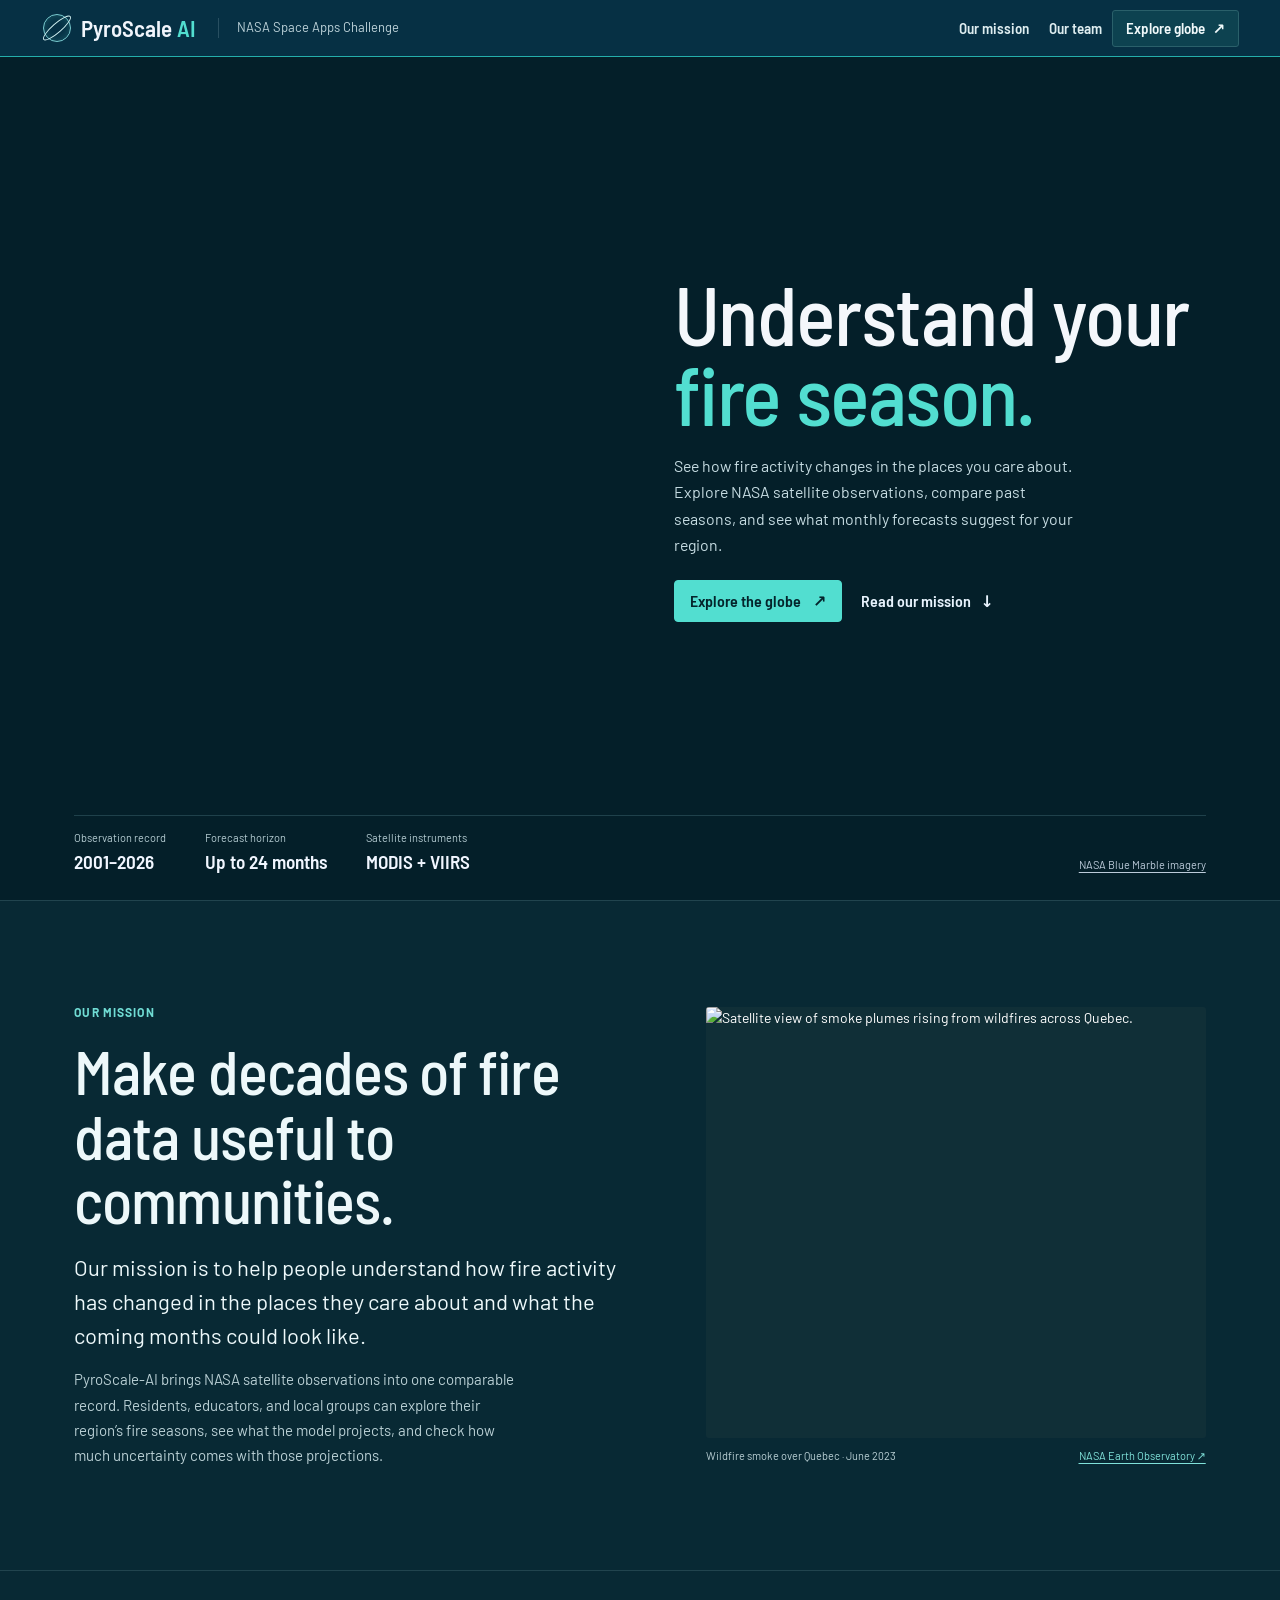
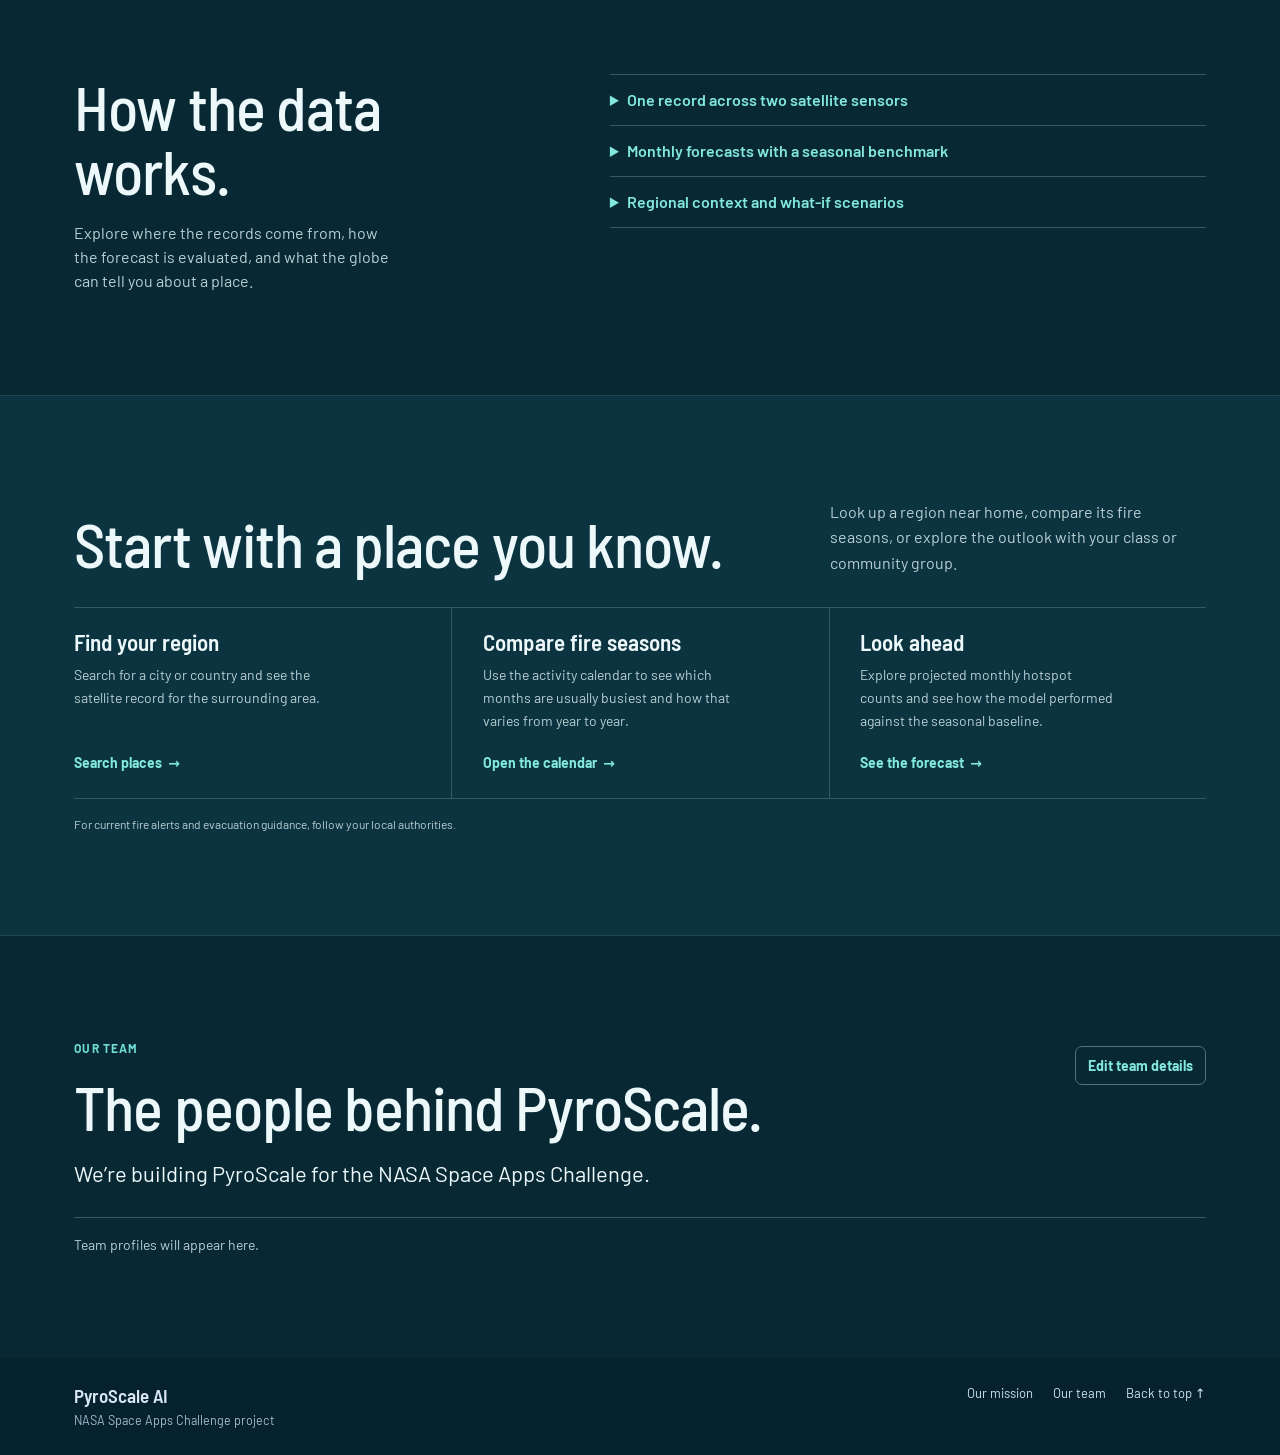
==== index.html @ 7e8a1112 "Publish PyroScale-AI static site" ====
<!DOCTYPE html>
<html lang="en"><head><meta charset="utf-8">
<meta name="viewport" content="width=device-width, initial-scale=1, viewport-fit=cover">
<title>PyroScale-AI | Global Fire Activity Explorer</title>
<meta name="description" content="Explore the fire seasons of places you care about with NASA satellite observations and monthly hotspot forecasts.">
<link rel="preconnect" href="https://fonts.gstatic.com" crossorigin>
<link rel="preconnect" href="https://fonts.googleapis.com">
<link href="https://fonts.googleapis.com/css2?family=Barlow:wght@400;500;600;700&family=Barlow+Semi+Condensed:wght@400;500;600;700&display=swap" rel="stylesheet">
<style>
*{box-sizing:border-box}
:root{padding-top:env(safe-area-inset-top,0px);padding-bottom:env(safe-area-inset-bottom,0px)}
html,body{margin:0}
body{background:var(--bg);color:var(--ink);font:14px/1.5 "Public Sans",system-ui,-apple-system,"Segoe UI",sans-serif;font-variant-numeric:tabular-nums}
header{background:var(--hd);color:#fff;padding:14px 24px;display:flex;justify-content:space-between;align-items:baseline;gap:12px;flex-wrap:wrap}
h1{margin:0;font-size:19px;font-weight:700}
header p{margin:0;font-size:13px;color:#aebbcc}
.tag{font-size:12px;color:#aebbcc;border:1px solid #3a4c66;padding:3px 9px;border-radius:2px}
.wrap{display:grid;grid-template-columns:340px minmax(0,1fr);gap:20px;padding:20px 24px;max-width:1520px;margin:auto}
@media(max-width:980px){.wrap{grid-template-columns:1fr;padding:12px}}
.pn{background:var(--sf);border:1px solid var(--ln);border-radius:2px;padding:14px 16px;margin-bottom:20px}
h2{margin:0 0 10px;font-size:15px;font-weight:600}
label,small{display:block;font-size:12.5px;color:var(--mut);margin-bottom:3px}
select,input,button{font:inherit;color:var(--ink);background:var(--sf);border:1px solid var(--ln);border-radius:2px;padding:6px 8px;width:100%}
button{cursor:pointer;width:auto;padding:7px 14px}
button.p{background:var(--ac);border-color:var(--ac);color:var(--sf);font-weight:600}
:focus-visible{outline:2px solid var(--ac);outline-offset:2px}
.g2{display:grid;grid-template-columns:1fr 1fr;gap:10px;margin:10px 0}
.seg{display:flex;border:1px solid var(--ln);border-radius:2px;overflow:hidden;margin-bottom:10px}
.seg label{flex:1;margin:0;text-align:center;padding:6px 4px;cursor:pointer;color:var(--ink);position:relative}
.seg label+label{border-left:1px solid var(--ln)}
.seg input{position:absolute;opacity:0;width:0;padding:0;border:0}
.seg label:has(input:checked){background:var(--ac);color:var(--sf);font-weight:600}
.seg label:has(:focus-visible){outline:2px solid var(--ac);outline-offset:-3px}
canvas{width:100%;aspect-ratio:360/140;display:block;border:1px solid var(--ln);cursor:crosshair;touch-action:none}
.hint{font-size:12.5px;color:var(--mut);margin:6px 0 0}
.kp{display:grid;grid-template-columns:repeat(4,1fr);border-top:2px solid var(--ink);border-bottom:1px solid var(--ln);margin-bottom:20px;background:var(--sf)}
.kp div{padding:12px 16px}.kp div+div{border-left:1px solid var(--ln)}
.kp b{display:block;font-size:24px;font-weight:600;line-height:1.2}.kp span{font-size:12.5px;color:var(--mut)}
@media(max-width:720px){.kp{grid-template-columns:1fr 1fr}.kp div:nth-child(3){border-left:0}.kp div:nth-child(n+3){border-top:1px solid var(--ln)}}
.hero svg{width:100%;display:block}
.ch{display:grid;grid-template-columns:1fr 1fr;gap:20px}
@media(max-width:720px){.ch{grid-template-columns:1fr}}
svg text{fill:var(--mut);font:10px "Public Sans",sans-serif}
.lg{display:flex;align-items:center;gap:8px;font-size:12.5px;color:var(--mut);margin-top:8px;flex-wrap:wrap}
.lg i{width:220px;max-width:50%;height:10px;border-radius:1px;display:block}
.note{font-size:12.5px;color:var(--mut);margin:0 0 8px}
ul{margin:0;padding:0;list-style:none}
li{display:flex;justify-content:space-between;gap:12px;padding:8px 0;border-top:1px solid var(--ln)}
li b{font-weight:600}
summary{cursor:pointer;font-weight:600}
details p{margin:8px 0 0;max-width:75ch}
#tip{position:fixed;pointer-events:none;background:var(--hd);color:#fff;font-size:12.5px;padding:6px 9px;border-radius:2px;display:none;z-index:9}
dialog{border:1px solid var(--ln);background:var(--sf);color:var(--ink);border-radius:2px;width:min(640px,94vw);padding:16px}
dialog::backdrop{background:rgba(10,17,27,.55)}
textarea{width:100%;height:240px;font:12px/1.4 ui-monospace,Menlo,Consolas,monospace;background:var(--bg);color:var(--ink);border:1px solid var(--ln);padding:8px;margin:10px 0}
.row{display:flex;gap:10px;justify-content:flex-end}
[hidden]{display:none!important}
.ck{display:flex;gap:8px;align-items:center;color:var(--ink);font-size:14px;margin:0 0 8px}.ck input{width:auto}
.gl{padding:0;position:relative;overflow:hidden;background:#050b14}
#gl{height:clamp(340px,50vh,520px)}#gl canvas{display:block;width:100%;height:100%;aspect-ratio:auto;border:0;touch-action:none}
.ov{position:absolute;left:10px;padding:6px 10px;display:flex;gap:14px;align-items:center;flex-wrap:wrap;max-width:calc(100% - 20px)}
.ov.top{top:10px}.ov.bot{bottom:10px}.ov i{width:140px;height:8px;display:block}
.ovs{position:absolute;top:10px;left:10px;display:flex;flex-direction:column;gap:6px;align-items:flex-start;max-width:calc(100% - 20px)}.ovs .ov{position:static}
.ov.info{left:auto;right:10px;top:10px;bottom:auto;width:290px;flex-direction:column;align-items:stretch;gap:8px;max-height:calc(100% - 70px);overflow:auto}
@media(max-width:720px){.ov.info{left:10px;right:10px;width:auto;top:auto;bottom:56px;max-height:46%}}
.warn{border-left:4px solid #c2410c}.rks{margin:0 0 8px;font-weight:600}.rctl{display:flex;gap:18px;align-items:flex-end;flex-wrap:wrap;margin:0 0 10px}.rctl select{width:auto}.rctl .ck{margin:0 0 6px}
li button{padding:3px 10px;width:auto}li small{color:var(--mut)}
:root{--hh:52px}body{overflow:hidden}
header{position:fixed;top:0;left:0;right:0;z-index:6;height:var(--hh);padding:0 18px;flex-wrap:nowrap;align-items:center;background:rgba(9,16,27,.78);backdrop-filter:blur(10px);border-bottom:1px solid rgba(255,255,255,.08)}
header p{white-space:nowrap;overflow:hidden;text-overflow:ellipsis;max-width:46vw}.hr{display:flex;gap:10px;align-items:center}
header button{width:auto;background:transparent;color:#dbe4ef;border:1px solid #3a4c66;padding:4px 10px}
@media(max-width:720px){header p{display:none}}
.gl{position:fixed;inset:0;z-index:0;margin:0;border:0;border-radius:0}#gl{position:absolute;inset:0;height:100%}
.ovs{top:calc(var(--hh) + 10px)}.ov.bot{bottom:calc(10px + env(safe-area-inset-bottom,0px))}
#yrl{left:10px;bottom:64px;flex-direction:column;align-items:flex-start;gap:2px}
#dr{position:fixed;top:var(--hh);right:0;bottom:0;width:min(500px,100vw);z-index:4;display:flex;flex-direction:column;background:var(--bg);background:color-mix(in srgb,var(--bg) 93%,transparent);backdrop-filter:blur(16px);border-left:1px solid var(--ln);transition:transform .28s ease}
body.dc #dr{transform:translateX(105%)}
#tabs{display:flex;border-bottom:1px solid var(--ln);flex:none}
#tabs button{flex:1;width:auto;border:0;border-radius:0;background:none;padding:12px 4px;font-weight:600;color:var(--mut)}
#tabs button.on{color:var(--ink);box-shadow:inset 0 -2px var(--ac)}
.tp{flex:1;overflow:auto;padding:14px;padding-bottom:calc(14px + env(safe-area-inset-bottom,0px))}
.wrap{display:block;padding:0;max-width:none;margin:0}
#dr .ch{grid-template-columns:1fr}#dr .kp{grid-template-columns:1fr 1fr}#dr .kp div:nth-child(3){border-left:0}#dr .kp div:nth-child(n+3){border-top:1px solid var(--ln)}
@media(max-width:720px){#dr{top:auto;height:58vh;width:100%;border-left:0;border-top:1px solid var(--ln)}body.dc #dr{transform:translateY(105%)}}
.seg label:has(input:disabled){opacity:.45;cursor:not-allowed}
table{width:100%;border-collapse:collapse;font-size:12.5px}th,td{padding:4px 6px;border-top:1px solid var(--ln);text-align:right}th:first-child,td:first-child{text-align:left}th{font-weight:600;color:var(--mut)}
.sc{overflow:auto}.lv{margin-bottom:10px}.lv label{display:flex;justify-content:space-between;margin:0 0 2px}.lv input{padding:0}
.chat{max-height:300px;overflow:auto;display:flex;flex-direction:column;gap:8px;margin-bottom:8px}
.m{padding:8px 10px;border-radius:2px;white-space:pre-wrap;font-size:13.5px;max-width:95%}.m.u{background:var(--ac);color:var(--sf);align-self:flex-end}.m.a{background:var(--hat)}
.chips{display:flex;flex-wrap:wrap;gap:6px;margin-bottom:8px}.chips button{padding:4px 9px;font-size:12.5px;text-align:left}
#aiq{height:72px;font:14px/1.4 "Public Sans",system-ui,sans-serif;background:var(--sf);margin:0 0 8px}
.lg2{margin-bottom:8px}.lg2>b{display:block;font-size:12.5px;color:var(--mut);margin-bottom:4px}
.pres{list-style:none;margin:0;padding:0;max-height:240px;overflow:auto;border:1px solid var(--ln);border-top:0}.pres:empty{display:none}
.pres li{padding:7px 10px;cursor:pointer;border-top:1px solid var(--ln)}.pres li:first-child{border-top:0}.pres li:hover{background:var(--hat)}.pres small{color:var(--mut)}
.chips .chip{padding:4px 10px;border-radius:12px;background:var(--hat);border-color:var(--ln)}
.ovs{width:max-content}input[type=range]{accent-color:var(--ac)}.ov .seg label,.ov button{white-space:nowrap}.ov .seg label{padding:6px 10px}
@media(min-width:721px){body:not(.dc) .ovs{max-width:calc(100vw - 520px)}}
h1{white-space:nowrap}.tag{white-space:nowrap;max-width:38vw;overflow:hidden;text-overflow:ellipsis}
@media(max-width:720px){.ov{padding:4px 6px;gap:8px;font-size:12px}.ov .seg label{padding:5px 8px}h1{font-size:17px}}
</style>
<link rel="stylesheet" href="pyroscale-ui.css">
<link rel="stylesheet" href="pyroscale-home.css">
<link rel="stylesheet" href="pyroscale-map.css">
</head><body class="landing dc">
<div class="pn gl"><div id="gl" role="region" aria-label="Interactive 3D globe of hotspot activity"></div>
<div class="map-ui" id="map-ui" data-style="mono" hidden>
  <div class="map-top">
    <div class="map-filterbar">
      <div class="map-place-search">
        <label class="sr-only" for="map-query">Search cities or countries</label>
        <input id="map-query" type="search" placeholder="Search cities or countries" autocomplete="off" aria-controls="map-results">
        <ul id="map-results" hidden></ul>
      </div>
      <label class="sr-only" for="map-region">Region preset</label>
      <select id="map-region"></select>
      <div class="seg" role="group" aria-label="Map layer">
        <label><input type="radio" name="vm" value="o" checked>Observed</label>
        <label><input type="radio" name="vm" value="f">Forecast</label>
        <label><input type="radio" name="vm" value="r">Risk</label>
        <label><input type="radio" name="vm" value="x" id="vmx">Scenario</label>
      </div>
    </div>
    <div class="ov map-sublayers" id="fxl" hidden>
      <div class="seg" role="group" aria-label="Scenario layer">
        <label><input type="radio" name="fx" value="s" checked>Scenario</label>
        <label><input type="radio" name="fx" value="b">Baseline</label>
        <label><input type="radio" name="fx" value="c">Change</label>
      </div>
    </div>
    <div class="ov" id="fcl" hidden></div>
  </div>
  <section class="map-overview" aria-labelledby="map-overview-title">
    <div>
      <h2 id="map-overview-title">Global</h2>
      <p id="map-overview-period"></p>
      <strong id="map-overview-value">–</strong>
      <p id="map-overview-measure"></p>
      <div id="map-overview-chart"></div>
    </div>
    <button id="map-details" type="button">More details <span aria-hidden="true">↗</span></button>
  </section>
  <div class="forecast-timeline" id="fkl" role="group" aria-label="Forecast timeline" hidden>
    <button id="forecast-play" type="button" aria-label="Play forecast months" title="Play forecast months"><span aria-hidden="true">▶</span></button>
    <div class="timeline-range">
      <label for="fk">Forecast month</label><output id="fkv" for="fk"></output>
      <input id="fk" type="range" min="1" max="24" value="1">
      <span class="timeline-start" id="timeline-start" aria-hidden="true"></span>
      <span class="timeline-end" id="timeline-end" aria-hidden="true"></span>
    </div>
  </div>
  <div class="ov map-tools" aria-label="Globe controls">
    <details class="map-style-menu">
      <summary>Globe style</summary>
      <div>
        <fieldset>
          <legend>Globe style</legend>
          <label><input type="radio" name="basemap" value="mono" checked><span><strong>Monochrome</strong><small>Country borders and colored hotspots</small></span></label>
          <label><input type="radio" name="basemap" value="satellite"><span><strong>Satellite</strong><small>Natural-color Earth imagery</small></span></label>
          <label><input type="radio" name="basemap" value="space"><span><strong>Space HD</strong><small>High-resolution Earth and the Milky Way</small></span></label>
        </fieldset>
        <p id="map-style-status" role="status"></p>
      </div>
    </details>
    <button id="map-legend" type="button" aria-controls="lgd" aria-pressed="true">Legend</button>
    <button id="map-export" type="button">Export data</button>
    <button id="zoom-in" type="button" aria-label="Zoom in" title="Zoom in">+</button>
    <button id="zoom-out" type="button" aria-label="Zoom out" title="Zoom out">−</button>
    <button id="gr" type="button" aria-label="Reset globe view" title="Reset globe view">⌖</button>
    <details class="map-settings">
      <summary aria-label="Map settings" title="Map settings">⚙</summary>
      <div>
        <div class="seg" role="group" aria-label="Pointer mode">
          <label><input type="radio" name="gm" value="r" checked>Rotate</label>
          <label><input type="radio" name="gm" value="d">Draw area</label>
        </div>
        <label class="ck"><input type="checkbox" id="ga">Auto-rotate</label>
        <label class="ck"><input type="checkbox" id="gn">Day and night</label>
      </div>
    </details>
  </div>
  <div class="ov bot" id="lgd"></div><div class="ov" id="yrl" hidden></div>
  <span class="demo-status" id="demo-status">Demonstration data</span>
  <div class="map-credit">
    <a id="map-earth-credit" href="https://science.nasa.gov/earth/earth-observatory/the-blue-marble-true-color-global-imagery-at-1km-resolution/" target="_blank" rel="noopener">NASA Earth Observatory</a>
    <a id="map-border-credit" href="https://www.naturalearthdata.com/" target="_blank" rel="noopener">Natural Earth</a>
    <a id="map-space-credit" href="https://www.eso.org/public/images/eso0932a/" target="_blank" rel="noopener" hidden>ESO/S. Brunier <span>(resized and tinted)</span></a>
  </div>
</div></div>

<header class="site-header">
  <button class="brand" id="home" type="button" aria-label="PyroScale-AI home"><span class="brand-mark" aria-hidden="true"></span><span>PyroScale<span class="brand-ai"> AI</span></span></button>
  <span class="event-name">NASA Space Apps Challenge</span>
  <div class="hr">
    <nav class="home-nav" aria-label="Homepage">
      <a href="#mission">Our mission</a>
      <a href="#team">Our team</a>
    </nav>
    <button class="header-action" id="head-forecast" type="button">Forecast &amp; model</button>
    <button class="header-action" id="head-explore" type="button">Explore globe <span aria-hidden="true">↗</span></button>
    <button class="header-action" id="dt" type="button" aria-controls="dr" aria-expanded="false" hidden>Open analysis</button>
  </div>
</header>

<main id="landing" class="landing-screen">
  <section class="hero-stage" id="hero-stage" aria-labelledby="hero-title">
    <div class="home-width hero-layout">
      <div class="intro">
        <span class="mobile-event">NASA Space Apps Challenge</span>
        <h1 id="hero-title" tabindex="-1">Understand your <span>fire season.</span></h1>
        <p>See how fire activity changes in the places you care about. Explore NASA satellite observations, compare past seasons, and see what monthly forecasts suggest for your region.</p>
        <div class="intro-actions">
          <button class="launch" id="launch" type="button">Explore the globe <span aria-hidden="true">↗</span></button>
          <a class="intro-link" href="#mission">Read our mission <span aria-hidden="true">↓</span></a>
        </div>
      </div>
      <div class="hero-bottom">
        <dl class="mission-stats">
          <div><dt>Observation record</dt><dd id="hero-period">Demo data</dd></div>
          <div><dt>Forecast horizon</dt><dd>Up to 24 months</dd></div>
          <div><dt>Satellite instruments</dt><dd>MODIS + VIIRS</dd></div>
        </dl>
        <div class="landing-credit">
          <a href="https://science.nasa.gov/earth/earth-observatory/the-blue-marble-true-color-global-imagery-at-1km-resolution/" target="_blank" rel="noopener">NASA Blue Marble imagery</a>
          <button id="hero-motion" type="button" aria-pressed="false">Pause rotation</button>
        </div>
      </div>
    </div>
  </section>

  <section class="mission-section home-section" id="mission" aria-labelledby="mission-title">
    <div class="home-width mission-layout">
      <div class="mission-copy">
        <p class="section-label">Our mission</p>
        <h2 id="mission-title">Make decades of fire data useful to communities.</h2>
        <p class="section-lede" id="mission-statement">Our mission is to help people understand how fire activity has changed in the places they care about and what the coming months could look like.</p>
        <p>PyroScale-AI brings NASA satellite observations into one comparable record. Residents, educators, and local groups can explore their region’s fire seasons, see what the model projects, and check how much uncertainty comes with those projections.</p>
      </div>
      <figure class="mission-image">
        <img src="https://assets.science.nasa.gov/content/dam/science/esd/eo/images/imagerecords/151000/151430/quebecfires_amo_2023154_lrg.jpg" loading="lazy" decoding="async" alt="Satellite view of smoke plumes rising from wildfires across Quebec.">
        <figcaption><span>Wildfire smoke over Quebec · June 2023</span><a href="https://science.nasa.gov/earth/earth-observatory/fires-burn-across-quebec-151430/" target="_blank" rel="noopener">NASA Earth Observatory ↗</a></figcaption>
      </figure>
    </div>
  </section>

  <section class="science-section home-section" id="science" aria-labelledby="science-title">
    <div class="home-width science-layout">
      <div>
        <h2 id="science-title">How the data works.</h2>
        <p>Explore where the records come from, how the forecast is evaluated, and what the globe can tell you about a place.</p>
      </div>
      <div class="science-details">
        <details>
          <summary>One record across two satellite sensors</summary>
          <p>NASA FIRMS observations from MODIS and VIIRS are grouped by month in 3° grid cells. The harmonization approach uses the sensors’ overlap after 2012 to estimate what VIIRS would have counted in the MODIS-only years, 2001–2011.</p>
        </details>
        <details>
          <summary>Monthly forecasts with a seasonal benchmark</summary>
          <p>A LightGBM model estimates monthly hotspot counts up to 24 months ahead using location, time of year, and past activity. The forecast panel shows uncertainty ranges and compares holdout performance with a seasonal median.</p>
        </details>
        <details>
          <summary>Regional context and what-if scenarios</summary>
          <p>Search for a city or country to find the surrounding grid cells. Explore weather and drought context, or use the scenario tool to see how assumptions about warming, rainfall, and land management change projected activity.</p>
        </details>
      </div>
    </div>
  </section>

  <section class="community-section home-section" aria-labelledby="community-title">
    <div class="home-width">
      <div class="community-heading">
        <h2 id="community-title">Start with a place you know.</h2>
        <p>Look up a region near home, compare its fire seasons, or explore the outlook with your class or community group.</p>
      </div>
      <div class="community-paths">
        <div><h3>Find your region</h3><p>Search for a city or country and see the satellite record for the surrounding area.</p><button type="button" id="home-places">Search places <span aria-hidden="true">→</span></button></div>
        <div><h3>Compare fire seasons</h3><p>Use the activity calendar to see which months are usually busiest and how that varies from year to year.</p><button type="button" id="home-calendar">Open the calendar <span aria-hidden="true">→</span></button></div>
        <div><h3>Look ahead</h3><p>Explore projected monthly hotspot counts and see how the model performed against the seasonal baseline.</p><button type="button" id="forecast-link">See the forecast <span aria-hidden="true">→</span></button></div>
      </div>
      <p class="community-note">For current fire alerts and evacuation guidance, follow your local authorities.</p>
    </div>
  </section>

  <section class="team-section home-section" id="team" aria-labelledby="team-title">
    <div class="home-width">
      <div class="team-heading">
        <div>
          <p class="section-label">Our team</p>
          <h2 id="team-title">The people behind PyroScale.</h2>
          <p class="section-lede" id="team-intro">We’re building PyroScale for the NASA Space Apps Challenge.</p>
        </div>
        <button type="button" class="team-edit" id="edit-team">Edit team details</button>
      </div>
      <ul id="team-members" class="team-members"></ul>
      <p class="team-empty" id="team-empty">Team profiles will appear here.</p>
    </div>
  </section>

  <footer class="home-footer">
    <div class="home-width">
      <span><strong>PyroScale AI</strong><small>NASA Space Apps Challenge project</small></span>
      <nav aria-label="Footer"><a href="#mission">Our mission</a><a href="#team">Our team</a><a href="#hero-stage">Back to top ↑</a></nav>
    </div>
  </footer>
</main>

<dialog id="team-editor" class="team-editor" aria-labelledby="team-editor-title">
  <form id="team-form">
    <h2 id="team-editor-title">Edit team details</h2>
    <p class="note">Save a draft in this browser. Download the team file to share the profile with the site’s maintainers.</p>
    <label for="team-name">Team name</label>
    <input id="team-name" maxlength="80" placeholder="Your Space Apps team name">
    <label for="team-description">Team introduction</label>
    <textarea id="team-description" maxlength="360" rows="3"></textarea>
    <div id="team-fields"></div>
    <button type="button" id="add-member">Add a team member</button>
    <button type="button" id="reset-team" hidden>Use shared team profile</button>
    <p class="note" id="team-status" role="status"></p>
    <div class="row team-actions"><button type="button" id="cancel-team">Cancel</button><button type="button" id="download-team">Download team file</button><button class="p" type="submit">Save draft</button></div>
  </form>
</dialog>
<template id="team-member-fields">
  <fieldset class="member-fields">
    <legend>Team member</legend>
    <label>Name<input name="name" maxlength="80" required></label>
    <label>Role or contribution<input name="role" maxlength="90"></label>
    <label>Short bio<textarea name="bio" maxlength="260" rows="2"></textarea></label>
    <button type="button" data-remove>Remove member</button>
  </fieldset>
</template>

<aside id="dr" aria-label="Fire activity analysis" inert>
  <div class="panel-heading"><div><h2 id="panel-title">Area analysis</h2><p id="panel-region">Global</p></div><button id="close-panel" type="button" aria-label="Close analysis">×</button></div>
  <nav id="tabs" aria-label="Analysis sections">
    <button type="button" data-t="x" class="on" aria-current="true">Explore</button>
    <button type="button" data-t="m">Forecast</button>
    <button type="button" data-t="c">Places</button>
    <button type="button" data-t="p">Point</button>
    <button type="button" data-t="d">Data Lab</button>
    <button type="button" data-t="f">Scenario</button>
  </nav>
  <div class="tp" data-t="x"><div class="wrap">
<div>
<div class="pn"><h2>Area of interest</h2>
<label for="pre">Region</label><select id="pre"></select>
<div class="g2">
<div><label for="n">North latitude</label><input id="n" type="number" step="0.5"></div>
<div><label for="s">South latitude</label><input id="s" type="number" step="0.5"></div>
<div><label for="w">West longitude</label><input id="w" type="number" step="0.5"></div>
<div><label for="e">East longitude</label><input id="e" type="number" step="0.5"></div></div>
<p class="hint">On the globe, switch to Draw area and drag, or click once for a small box. You can also pick a region or type coordinates.</p></div>
<div class="pn"><h2>Period and view</h2>
<div class="g2"><div><label for="f">From</label><input id="f" type="month" value="2001-01" min="2001-01" max="2026-10"></div>
<div><label for="t">To</label><input id="t" type="month" value="2026-10" min="2001-01" max="2026-10"></div></div>
<label for="cy">Compare year in seasonal chart</label><select id="cy" style="margin-bottom:10px"></select>
<small>Hotspot record</small>
<div class="seg"><label><input type="radio" name="dm" value="h" checked>Harmonized</label><label><input type="radio" name="dm" value="r">Raw sensor</label></div>
<small>Calendar shows</small>
<div class="seg"><label><input type="radio" name="cm" value="c" checked>Hotspot count</label><label><input type="radio" name="cm" value="a">Anomaly</label></div>
<label for="ld">Load your JSON files: the data file, the forecast file, or both together</label><input id="ld" type="file" accept=".json,application/json" multiple style="margin-bottom:10px"><button class="p" id="ex">Export data</button></div>
<div class="pn"><h2>Context layers</h2>
<label class="ck"><input type="checkbox" id="lw">Weather and drought (ERA5)</label>
<label class="ck"><input type="checkbox" id="lx">Wind and air quality now</label>
<p class="hint">Off by default and fetched only when switched on. They call Open-Meteo, so they need a self-hosted copy of the page.</p></div>
</div>
<div>

<div class="pn warn"><h2>Elevated hotspot activity</h2><p class="rks" id="rks">Loading forecast...</p>
<div class="rctl"><label for="rs">Sensitivity<select id="rs"><option value="c">Cautious, 80th percentile</option><option value="s" selected>Standard, 90th percentile</option><option value="t">Strict, 95th percentile</option></select></label><label class="ck"><input type="checkbox" id="rkm">Only my selected area</label></div>
<ul id="rkl"></ul>
<p class="note" style="margin:8px 0 0">The risk layer flags cells with at least 20 projected hotspots that exceed their historical range for the same calendar month. Use local fire authorities for operational alerts.</p></div>
<div class="kp" id="kp"></div>
<div class="pn hero"><h2 id="ct" tabindex="-1">Burning activity calendar</h2><p class="note" id="cn"></p><div id="cal"></div><div class="lg" id="lg"></div></div>
<div class="ch">
<div class="pn"><h2>Seasonal profile</h2><p class="note" id="sn"></p><div id="sc"></div></div>
<div class="pn"><h2>Annual totals by record</h2><p class="note">Raw counts step up when VIIRS replaces MODIS in 2012. Harmonized counts do not.</p><div id="an"></div></div></div>
<div class="pn"><h2>Anomaly alerts</h2><p class="note">Months in the last 12 of the selected period that exceed 150% of the full-record median.</p><ul id="al" aria-live="polite"></ul></div>
<div class="pn" id="wx" hidden><h2>Weather and drought context</h2><p class="note" id="wn"></p><div id="wc"></div><p class="note" id="wk" style="margin:8px 0 0"></p></div>
<div class="pn" id="wd" hidden><h2>Wind and air quality</h2><p id="wdt" style="margin:0">Loading...</p></div>
<details class="pn"><summary>Method and data notes</summary>
<p>MODIS (1 km) and VIIRS (375 m) detections from NASA FIRMS are gridded to monthly counts. The harmonization stage standardizes Fire Radiative Power, corrects scan-angle distortion and diurnal overpass differences, and back-casts VIIRS-equivalent counts for 2001 to 2011, so the sensor of origin no longer drives the signal.</p>
<p>The baseline is the median of each calendar month across the full record. Anomaly is the percentage difference from that median. Color ramps are colorblind-safe: a light-to-dark sequential ramp for counts and blue-to-orange for anomalies.</p>
<p>Until real data loads, the page shows a synthetic dataset for demonstration. Hosted with pyroscale_data.json beside it, the page loads that file every time it opens, so the observation record reflects the data bundled with the app. The loader in the Period and view panel is a manual alternative.</p></details>
</div></div></div>
<div class="tp" data-t="m" hidden>
  <section class="pn forecast-card">
    <h2>Monthly hotspot outlook</h2>
    <p class="note" id="on"></p>
    <div id="oc"></div>
    <div id="forecast-key" class="forecast-key" hidden><span>Observed</span><span>Forecast</span><span>Seasonal median</span></div>
    <p class="note" id="ok"></p>
  </section>
  <section class="pn model-card">
    <h2>Model &amp; validation</h2>
    <div class="model-source"><span id="tf" role="status">Forecast: statistical baseline</span><span id="tg">Demonstration data</span></div>
    <p class="note" id="model-summary"></p>
    <p id="model-result" hidden></p>
    <dl class="model-skill" id="model-skill" hidden></dl>
    <p class="note" id="model-window"></p>
  </section>
  <section class="pn">
    <h2>Reading the map</h2>
    <p class="note">Each glow represents a grid cell roughly 3° across. The map shows monthly fire activity. Individual ignition locations and fire perimeters are outside its resolution.</p>
    <p class="note">Forecasts estimate hotspot counts. The risk layer compares those counts with the seasonal record for each cell.</p>
  </section>
</div>
<div class="tp" data-t="c" hidden>
<div class="pn"><h2>Countries and cities</h2>
<p class="note">Pick any countries and cities, as many as you like. The globe, calendar, risk warning, Data Lab and Future tab then show only those places.</p>
<input id="pq" type="search" placeholder="Search any country or city" autocomplete="off" aria-label="Search countries and cities">
<ul id="pr" class="pres"></ul>
<div class="chips" id="pch" style="margin-top:10px"></div>
<div class="g2"><div><label for="prr">A city includes cells within</label><select id="prr"><option value="0">the cell containing it</option><option value="100">100 km</option><option value="250" selected>250 km</option><option value="500">500 km</option></select></div><div><label>&nbsp;</label><button id="pcl">Clear selection</button></div></div>
<p class="note" id="pnt"></p>
<label for="pfl">City list file, from add_places.py (pyroscale_places.json)</label><input id="pfl" type="file" accept=".json,application/json"><p class="note" id="pfm" style="margin:6px 0 0"></p></div>
<div id="pcards"></div>
</div>
<div class="tp" data-t="p" hidden><div class="pn" id="ci"><p class="note" style="margin:0">Select a hotspot on the globe to see its activity and forecast.</p></div></div>
<div class="tp" data-t="d" hidden>
<div class="pn"><h2>Datasets</h2><p class="note">Tick as many datasets as you like. They are compared across the grid cells in your scope.</p>
<div class="rctl"><button id="dla">Select all</button><button id="dln">Clear</button><label class="ck"><input type="checkbox" id="dlw">Whole world, not just my area</label></div>
<div id="dll"></div>
<label for="dlf" style="margin-top:10px">Add your own datasets: CSV files with lat, lon and numeric columns</label><input id="dlf" type="file" accept=".csv,text/csv" multiple><p class="note" id="dlm" style="margin:6px 0 0"></p></div>
<div class="pn"><h2>Analysis</h2><div id="dls"></div><div id="dlc"></div>
<h2 style="margin-top:14px">Compare two datasets</h2><div class="g2"><div><label for="dx1">X axis</label><select id="dx1"></select></div><div><label for="dy1">Y axis</label><select id="dy1"></select></div></div><div id="dsc"></div>
<h2 style="margin-top:14px">Top cells</h2><label for="dtp">Ranked by</label><select id="dtp"></select><ul id="dtl"></ul></div>
<div class="pn"><h2>Ask the analyst</h2><p class="note" id="aim">Checking whether Claude is available...</p><div class="chat" id="aic"></div><div class="chips" id="aip"></div><textarea id="aiq" placeholder="Ask about the selected datasets, an area, risk, or a what-if scenario" aria-label="Question for the analyst"></textarea><div class="row"><button id="aix" hidden>Stop</button><button class="p" id="ais">Ask</button></div></div>
</div>
<div class="tp" data-t="f" hidden>
<div class="pn"><h2>Scenario lab</h2>
<p class="note">Explore how warming, rainfall, ignitions, and fuel management could affect fire activity under editable assumptions. The scenario uses recent activity and trends where the model lacks a forecasting advantage.</p>
<div class="lv"><label for="l1">Warming by the chosen year <b id="v1">+0 °C</b></label><input type="range" id="l1" min="0" max="4" step="0.5" value="0"></div>
<div class="lv"><label for="l2">Rainfall change <b id="v2">0%</b></label><input type="range" id="l2" min="-30" max="30" step="5" value="0"></div>
<div class="lv"><label for="l3">Human burning and ignitions <b id="v3">0%</b></label><input type="range" id="l3" min="-80" max="50" step="5" value="0"></div>
<div class="lv"><label for="l4">Fuel management and suppression <b id="v4">0%</b></label><input type="range" id="l4" min="0" max="50" step="5" value="0"></div>
<div class="lv"><label for="l5">Year <b id="v5">2040</b></label><input type="range" id="l5" min="2027" max="2060" step="1" value="2040"></div>
<label class="ck"><input type="checkbox" id="lsw">Apply to the whole world, not just my selected area</label>
<details><summary>Assumptions</summary><div class="g2"><div><label for="a1">Change in fire activity per +1 °C (%)</label><input id="a1" type="number" value="15" step="1"></div><div><label for="a2">Change per 10% less rainfall (%)</label><input id="a2" type="number" value="8" step="1"></div></div><p class="note">These are placeholders for illustration, not measured values. Replace them with figures from studies you trust. Where the ML forecast has no edge over the seasonal pattern, the current path falls back to each cell’s last five full years, extended by its own 10-year trend.</p></details>
<div class="row" style="justify-content:flex-start;margin-top:10px"><button class="p" id="sr">Run scenario</button><button id="sx">Reset</button></div>
<p class="note" style="margin:8px 0 0">Run with the default values to see the baseline path. Adjust a lever to compare a scenario.</p></div>
<div class="pn" id="so" hidden><h2>Result</h2><p id="sot"></p><div id="soc"></div>
<label for="sy">Move through time <b id="syl"></b></label><div class="row" style="justify-content:flex-start;align-items:center"><button id="sp">Play</button><input type="range" id="sy" min="0" max="100" value="100"></div>
<h2 style="margin-top:12px">Biggest changes</h2><ul id="sol"></ul></div>
</div></aside>
<div id="tip" aria-hidden="true"></div>
<dialog id="dx" aria-labelledby="export-title"><h2 id="export-title">Export fire activity data</h2><p class="note" id="export-scope"></p>
<label for="export-data">Data</label>
<select id="export-data"><option value="map">Current map layer by grid cell</option><option value="history">Observed monthly totals</option><option value="grid">Observed totals by grid cell</option></select>
<label for="fx">Format</label>
<select id="fx"><option value="csv">CSV spreadsheet</option><option value="geojson">GeoJSON map data</option></select>
<textarea id="ta" readonly aria-label="Export preview"></textarea>
<p class="note" id="export-status" role="status"></p>
<div class="row"><button id="cp">Copy</button><button id="dl">Download</button><button class="p" id="cl">Close</button></div></dialog>
<script src="https://cdn.jsdelivr.net/npm/three@0.128.0/build/three.min.js"></script>
<script src="https://cdn.jsdelivr.net/npm/three@0.128.0/examples/js/controls/OrbitControls.js"></script>
<script src="pyroscale-globe.js"></script>
<script src="pyroscale-export.js"></script>
<script src="pyroscale-map.js"></script>
<script src="pyroscale-team.js" defer></script>
<script>
const $=id=>document.getElementById(id),MN="Jan Feb Mar Apr May Jun Jul Aug Sep Oct Nov Dec".split(" ");
const Y0=2001,Y1=2026,NY=Y1-Y0+1,MOD=132;let LAST=(Y1-Y0)*12+9;
const fmt=n=>n>=1e6?(n/1e6).toFixed(1)+"M":n>=1e4?Math.round(n/1e3)+"k":n>=1e3?(n/1e3).toFixed(1)+"k":Math.round(n)+"";
const hex=s=>[1,3,5].map(i=>parseInt(s.substr(i,2),16));
const RC=["#fcfdbf","#fed395","#fc9f6e","#f1605d","#c43c75","#8c2981","#51127c","#1b0c41"],DV=["#2c7bb6","#abd9e9","#f7f7f7","#fdae61","#c2410c"];
function ramp(c,t){t=Math.max(0,Math.min(1,t));const k=t*(c.length-1),i=Math.min(c.length-2,k|0),f=k-i,a=hex(c[i]),b=hex(c[i+1]);return"rgb("+a.map((x,j)=>Math.round(x+(b[j]-x)*f))+")"}
function rng(a){return()=>{a|=0;a=a+0x6D2B79F5|0;let t=Math.imul(a^a>>>15,1|a);t=t+Math.imul(t^t>>>7,61|t)^t;return((t^t>>>14)>>>0)/4294967296}}
const hh=i=>{const x=Math.sin(i*12.9898)*43758.5453;return x-Math.floor(x)};
const RG=[[-58,-10,14,8,9,420,.01,{2005:1.8,2007:1.5,2010:1.9,2019:1.5,2024:2}],[-47,-15,6,7,8,380,.01,{2010:1.4,2017:1.4,2020:1.5}],[-62,-28,8,8,9,160,.01,{2008:1.7,2020:1.8,2022:1.6}],[18,9,28,6,1,520,-.012,{}],[24,-13,14,6,8,470,-.012,{}],[132,-15,14,5,10,260,.005,{2019:1.4}],[148,-34,7,5,1,60,.005,{2003:2.5,2009:3,2013:2,2020:6}],[110,58,25,6,7,200,.015,{2003:2,2012:1.8,2019:2.2,2021:2.5}],[-120,40,8,8,8,90,.02,{2018:2,2020:2.6,2021:2.2}],[15,40,20,4,7,45,0,{2007:2,2017:2.1,2021:2.3,2023:2}],[102,18,8,6,3,300,.005,{2007:1.4,2010:1.3,2016:1.5,2019:1.4}],[76,28,6,3,10.5,150,.01,{}],[-105,57,22,5,7,130,.02,{2014:2.2,2016:2,2021:1.7,2023:5}],[112,-3,12,4,9,200,0,{2006:3,2009:1.8,2015:4,2019:2.2,2023:2.6}]];
const cm=new Map(),rn=rng(7),CCR=["BR","BR","AR",null,null,"AU","AU","RU","US",null,"TH","IN","CA","ID"];
RG.forEach(([lo,la,rx,ry,pk,amp,tr,an],ri)=>{for(let x=lo-rx;x<=lo+rx;x+=3)for(let y=la-ry;y<=la+ry;y+=3){const d=((x-lo)/rx)**2+((y-la)/ry)**2;if(d>1||y>78||y<-58)continue;
const w=Math.exp(-2.2*d)*(.6+.8*rn()),k=x+","+y;let c=cm.get(k);if(!c){c={lon:x,lat:y,cc:CCR[ri]?{[CCR[ri]]:1}:null,v:new Float32Array(NY*12)};cm.set(k,c)}
for(let yr=0;yr<NY;yr++)for(let m=0;m<12;m++){let dm=Math.abs(m+1-pk);dm=Math.min(dm,12-dm);c.v[yr*12+m]+=amp*w*(Math.exp(-dm*dm/3.92)+.04)*(1+tr*yr)*(an[Y0+yr]||1)*(.75+.5*rn())}}});
let cells=[...cm.values()],real=false;
const inb=(c,b)=>c.lat>=b[0]&&c.lat<=b[1]&&c.lon>=b[2]&&c.lon<=b[3]&&(!FOC||FOC(c));
function agg(b){const L=new Float64Array(NY*12),Q=new Float64Array(NY*12),H=[],R=[];for(const c of cells)if(inb(c,b))for(let i=0;i<L.length;i++){L[i]+=c.v[i];if(real)Q[i]+=c.r[i]}
for(let i=0;i<L.length;i++){if(i>LAST){H[i]=R[i]=NaN;continue}const m=i<MOD;R[i]=real?Q[i]:Math.round(L[i]*(m?.27:1));H[i]=real?L[i]:Math.round(L[i]*(m?1+.1*(hh(i)-.5):1))}return{H,R}}
const PRE=[["Custom area",null],["Global",[-90,90,-180,180]],["Amazon arc",[-20,0,-72,-45]],["Southern Africa",[-20,-5,12,38]],["Southeast Australia",[-40,-28,140,154]],["Siberia",[50,66,85,140]],["California and western US",[32,48,-125,-110]],["Mediterranean",[34,46,-5,35]],["Indo-Gangetic Plain",[24,33,70,88]],["Pampas and Gran Chaco",[-38,-22,-68,-55]],["Indonesia",[-8,2,100,125]]];
const LAND=[[[-168,66],[-141,70],[-95,72],[-80,70],[-62,60],[-53,47],[-66,44],[-76,35],[-81,30],[-80,25],[-90,29],[-97,26],[-105,22],[-95,16],[-83,9],[-92,15],[-105,20],[-112,29],[-118,33],[-124,40],[-125,49],[-135,58],[-150,60],[-165,60]],[[-80,8],[-62,10],[-50,0],[-35,-6],[-40,-22],[-48,-28],[-58,-38],[-65,-42],[-68,-53],[-74,-50],[-72,-30],[-71,-18],[-81,-5]],[[-10,36],[-9,43],[0,50],[8,54],[5,62],[15,69],[30,71],[60,69],[90,76],[130,72],[160,70],[180,68],[178,64],[160,60],[140,54],[135,43],[127,38],[122,40],[121,31],[110,21],[106,10],[100,13],[103,1],[98,8],[92,22],[80,15],[77,8],[72,20],[66,25],[57,25],[56,26],[58,20],[43,13],[35,28],[32,31],[36,36],[28,37],[26,40],[22,37],[19,42],[12,44],[18,40],[16,38],[10,44],[3,43],[-5,36]],[[-17,21],[-10,35],[10,37],[32,31],[43,12],[51,12],[40,-5],[40,-15],[35,-25],[20,-35],[12,-18],[9,-1],[9,5],[-8,4],[-17,14]],[[114,-22],[122,-18],[130,-12],[137,-12],[142,-11],[146,-19],[153,-27],[150,-37],[140,-38],[130,-32],[115,-34]],[[-73,78],[-20,82],[-20,70],[-43,60],[-55,68]],[[95,5],[106,-6],[120,-9],[140,-8],[150,-6],[130,0],[118,3],[108,1]]];
const st={b:PRE[1][1],f:0,t:LAST,dm:"h",cm:"c",cmp:Y1,gm:"r"};let A,S,med,PART="",WD=null,WX=null,WK="",G=null,noFly=false,FOC=null;
function setB(a){const cl=(v,m)=>Math.max(-m,Math.min(m,Math.round(v*10)/10));st.b=[cl(Math.min(a[0],a[1]),90),cl(Math.max(a[0],a[1]),90),cl(Math.min(a[2],a[3]),180),cl(Math.max(a[2],a[3]),180)];
["s","n","w","e"].forEach((k,j)=>$(k).value=st.b[j]);update();if(!noFly){
  const [s,n,w,e]=st.b;
  if ($("pre").value === "1") flyTo(INITIAL_VIEW.lat, INITIAL_VIEW.lon, GLOBAL_VIEW_DISTANCE);
  else flyTo((s+n)/2,(w+e)/2,Math.min(4.2,Math.max(1.55,1.35+Math.max(n-s,(e-w)*.6)/45)));
}}
function cellAvg(c){let s=0,n=0;for(let i=st.f;i<=st.t&&i<=LAST;i++){s+=st.dm=="r"?(real?c.r[i]:c.v[i]*(i<MOD?.27:1)):c.v[i];n++}return n?s/n:0}
function update(){updatePanelRegion();A=agg(st.b);S=st.dm=="h"?A.H:A.R;
med=MN.map((_,m)=>{const a=[];for(let y=0;y<NY;y++){const v=S[y*12+m];v==v&&a.push(v)}a.sort((x,y)=>x-y);const n=a.length;return n?(a[(n-1)>>1]+a[n>>1])/2:0});
let tot=0;const an={};for(let i=st.f;i<=st.t&&i<=LAST;i++){tot+=S[i];const y=Y0+(i/12|0);an[y]=(an[y]||0)+S[i]}
const py=Object.keys(an).sort((a,b)=>an[b]-an[a])[0],mx=Math.max(...med),pm=med.indexOf(mx),li=Math.min(st.t,LAST),la=med[li%12]?(S[li]/med[li%12]-1)*100:0;
$("kp").innerHTML=[["Hotspots in period",fmt(tot),st.dm=="h"?"harmonized count":"raw sensor count"],["Peak fire month",mx>0?MN[pm]:"None","median of full record"],["Highest year",py||"None",py?fmt(an[py])+" hotspots":""],["Latest month vs median",(la>=0?"+":"\u2212")+Math.abs(la).toFixed(0)+"%",MN[li%12]+" "+(Y0+(li/12|0))]].map(k=>`<div><span>${k[0]}</span><b>${k[1]}</b><span>${k[2]}</span></div>`).join("");
$("ct").textContent=st.dm=="h"?"Harmonized burning activity calendar":"Raw sensor burning activity calendar";
$("cn").textContent=(st.dm=="h"?"Monthly hotspots in the selected area, one row per year. Hover or tap a month for values.":"Raw counts mix two sensors: the step up after 2011 reflects the MODIS to VIIRS change, not more fire.")+(PART?" The latest month runs through "+PART+" and will look low until it completes.":"");
$("cal").innerHTML=cal();$("sc").innerHTML=seas();$("an").innerHTML=ann();alerts();if(SCP.run){sApply(SCP.ph);sUI()}drawMap();outlook();riskUI();ctx();if(DLON)dlRun();if(PLON)placesUI()}
function cal(){const y0=Y0+(st.f/12|0),y1=Y0+(st.t/12|0),rows=y1-y0+1,cw=48,ch=17,ox=34,oy=16,v=[];
for(let i=st.f;i<=st.t&&i<=LAST;i++)v.push(S[i]);v.sort((a,b)=>a-b);const p=v[Math.floor(v.length*.98)]||1;
let h=`<svg viewBox="0 0 ${ox+12*cw} ${oy+rows*ch+2}" role="img" aria-label="Calendar of monthly hotspot counts by year">`;
MN.forEach((m,j)=>h+=`<text x="${ox+j*cw+cw/2}" y="11" text-anchor="middle">${m}</text>`);
for(let r=0;r<rows;r++){const y=y0+r;h+=`<text x="${ox-6}" y="${oy+r*ch+12}" text-anchor="end">${y}</text>`;
for(let m=0;m<12;m++){const i=(y-Y0)*12+m,x=S[i],ok=x==x&&i>=st.f&&i<=st.t,a=med[m]?(x/med[m]-1)*100:0;
const c=!ok?"var(--hat)":st.cm=="c"?ramp(RC,x/p):ramp(DV,.5+Math.max(-150,Math.min(150,a))/300);
h+=`<rect x="${ox+m*cw+1}" y="${oy+r*ch+1}" width="${cw-2}" height="${ch-2}" fill="${c}"${ok?` data-i="${i}"`:""}/>`}}
$("lg").innerHTML=st.cm=="c"?`<span>0</span><i style="background:linear-gradient(90deg,${RC})"></i><span>${fmt(p)} or more hotspots per month</span>`:`<span>\u2212150%</span><i style="background:linear-gradient(90deg,${DV})"></i><span>+150% vs median (blue is below, orange is above)</span>`;
return h+"</svg>"}
function axes(W,H,l,b,t,r,mx){let h="";for(let k=0;k<=3;k++){const v=mx*k/3,y=H-b-v/(mx*1.1)*(H-b-t);h+=`<line x1="${l}" x2="${W-r}" y1="${y}" y2="${y}" stroke="var(--ln)"/><text x="${l-5}" y="${y+3}" text-anchor="end">${fmt(v)}</text>`}return h}
function seas(){const W=360,H=210,l=40,b=22,t=8,r=6,cv=MN.map((_,m)=>S[(st.cmp-Y0)*12+m]),mx=Math.max(...med,...cv.filter(v=>v==v),1);
const X=m=>l+(m+.5)*(W-l-r)/12,Y=v=>H-b-v/(mx*1.1)*(H-b-t);let h=`<svg viewBox="0 0 ${W} ${H}" role="img" aria-label="Median by month against selected year">`+axes(W,H,l,b,t,r,mx);
med.forEach((v,m)=>h+=`<rect x="${X(m)-9}" y="${Y(v)}" width="18" height="${H-b-Y(v)}" fill="var(--bar)"/><text x="${X(m)}" y="${H-8}" text-anchor="middle">${MN[m][0]}</text>`);
const pts=cv.map((v,m)=>v==v?[X(m),Y(v)]:null).filter(Boolean);
h+=`<polyline points="${pts.join(" ")}" fill="none" stroke="var(--ac)" stroke-width="2"/>`+pts.map(p=>`<circle cx="${p[0]}" cy="${p[1]}" r="2.6" fill="var(--ac)"/>`).join("");
$("sn").textContent=`Gray bars: full-record median. Blue line: ${st.cmp}${st.cmp==Y1?" (through "+MN[LAST%12]+")":""}.`;return h+"</svg>"}
function ann(){const W=360,H=210,l=40,b=22,t=8,r=8,n=NY-1,sum=a=>Array.from({length:n},(_,y)=>{let s=0;for(let m=0;m<12;m++)s+=a[y*12+m];return s}),R=sum(A.R),Hm=sum(A.H),mx=Math.max(...R,...Hm,1);
const X=y=>l+y*(W-l-r)/(n-1),Y=v=>H-b-v/(mx*1.1)*(H-b-t),pl=(a,s)=>`<polyline points="${a.map((v,y)=>[X(y),Y(v)])}" fill="none" ${s}/>`;
let h=`<svg viewBox="0 0 ${W} ${H}" role="img" aria-label="Annual hotspot totals, raw and harmonized">`+axes(W,H,l,b,t,r,mx);
for(let y=0;y<n;y+=5)h+=`<text x="${X(y)}" y="${H-8}" text-anchor="middle">${Y0+y}</text>`;
h+=`<line x1="${X(11)}" x2="${X(11)}" y1="${t}" y2="${H-b}" stroke="var(--mut)" stroke-dasharray="3 3"/><text x="${X(11)+4}" y="${t+9}">VIIRS from 2012</text>`+pl(R,'stroke="var(--mut)" stroke-width="1.8" stroke-dasharray="5 3"')+pl(Hm,'stroke="var(--ac)" stroke-width="2.2"');
h+=`<text x="${l+6}" y="${H-b-6}" style="fill:var(--mut)">Dashed gray: raw. Solid blue: harmonized.</text>`;return h+"</svg>"}
function alerts(){const L=[];for(let i=Math.min(st.t,LAST),k=0;k<12&&i>=st.f;k++,i--){const a=med[i%12]?(S[i]/med[i%12]-1)*100:0;if(a>=150)L.push([i,a])}
$("al").innerHTML=L.length?L.map(([i,a])=>`<li><span><b>${MN[i%12]} ${Y0+(i/12|0)}</b> at ${S[i].toLocaleString()} hotspots</span><span>+${Math.round(a)}% vs median</span></li>`).join(""):`<li>No month in the last 12 exceeds 150% of its median.</li>`}
function landTex(){const c=document.createElement("canvas");c.width=2048;c.height=1024;const g=c.getContext("2d"),X=lo=>(lo+180)/360*2048,Y=la=>(90-la)/180*1024,gr=g.createLinearGradient(0,0,0,1024);
gr.addColorStop(0,"#0f2036");gr.addColorStop(.5,"#0b1a2c");gr.addColorStop(1,"#0f2036");g.fillStyle=gr;g.fillRect(0,0,2048,1024);
g.filter="blur(5px)";g.fillStyle="#1e3430";LAND.forEach(p=>{g.beginPath();p.forEach((q,i)=>i?g.lineTo(X(q[0]),Y(q[1])):g.moveTo(X(q[0]),Y(q[1])));g.closePath();g.fill()});g.filter="none";
g.strokeStyle="rgba(150,180,210,.07)";g.lineWidth=1;for(let lo=-180;lo<=180;lo+=30){g.beginPath();g.moveTo(X(lo),0);g.lineTo(X(lo),1024);g.stroke()}for(let la=-60;la<=60;la+=30){g.beginPath();g.moveTo(0,Y(la));g.lineTo(2048,Y(la));g.stroke()}
return new THREE.CanvasTexture(c)}
$("pre").innerHTML=PRE.map((p,i)=>`<option value="${i}">${p[0]}</option>`).join("");$("pre").value="1";
$("pre").onchange=e=>{const b=PRE[+e.target.value][1];if(b)setB(b);else update()};
["s","n","w","e"].forEach(k=>$(k).onchange=()=>{$("pre").value="0";setB([+$("s").value,+$("n").value,+$("w").value,+$("e").value])});
$("cy").innerHTML=Array.from({length:NY},(_,i)=>`<option>${Y0+i}</option>`).join("");$("cy").value=Y1;
$("cy").onchange=e=>{st.cmp=+e.target.value;update()};
const pm=v=>{const[y,m]=v.split("-").map(Number);return Math.max(0,Math.min(LAST,(y-Y0)*12+m-1))};
["f","t"].forEach(k=>$(k).onchange=()=>{if(!$(k).value)return;st[k]=pm($(k).value);if(st.f>st.t){const x=st.f;st.f=st.t;st.t=x}
const s=i=>(Y0+(i/12|0))+"-"+String(i%12+1).padStart(2,"0");$("f").value=s(st.f);$("t").value=s(st.t);update()});
document.querySelectorAll(".seg input").forEach(i=>i.onchange=()=>{st[i.name]=i.value;update()});
const tip=$("tip");$("cal").onpointermove=e=>{const r=e.target.closest("rect[data-i]");if(!r){tip.style.display="none";return}
const i=+r.dataset.i,m=i%12,a=med[m]?(S[i]/med[m]-1)*100:0;tip.innerHTML=`<b>${MN[m]} ${Y0+(i/12|0)}</b><br>${S[i].toLocaleString()} hotspots<br>${a>=0?"+":"\u2212"}${Math.abs(a).toFixed(0)}% vs median (${Math.round(med[m]).toLocaleString()})`;
tip.style.display="block";tip.style.left=Math.min(e.clientX+14,innerWidth-200)+"px";tip.style.top=e.clientY+14+"px"};
$("cal").onpointerleave=()=>tip.style.display="none";
function useData(d,label){const [ey,em]=d.end.split("-").map(Number),s=i=>(Y0+(i/12|0))+"-"+String(i%12+1).padStart(2,"0");
st.sel=-1;showCell();cells=d.cells.map(c=>({lat:c.lat,lon:c.lon,r:c.r,cc:c.cc||null,v:Float32Array.from(c.h)}));real=true;LAST=(ey-Y0)*12+em-1;st.f=0;st.t=LAST;st.cmp=Y0+(LAST/12|0);$("cy").value=st.cmp;
$("f").value=s(0);$("t").max=$("f").max=s(LAST);$("t").value=s(LAST);$("tg").textContent=label+" through "+mname(LAST)+(d.asof?" · updated "+d.asof.slice(0,10):"");$("hero-period").textContent=Y0+"–"+(Y0+Math.floor(LAST/12));$("demo-status").hidden=true;PART=d.partial||"";attachFC(matchingForecast() || demoFC());if(SCP.run)sApply(SCP.ph);update()}
$("ld").onchange=async e=>{const fs=[...e.target.files];if(!fs.length)return;let d=null,fc=null,dn="";
try{for(const f of fs){const t=await f.text(),j=JSON.parse(t);if(j.cells&&j.cells[0]&&j.cells[0].h){d=j;dn=f.name;idb("put",t)}else if(j.cells&&j.start&&j.months){fc=j;idb("put",t,"f")}}
if(fc)FCfile=fc;if(d)useData(d,"Loaded "+dn);else if(fc){attachFC(matchingForecast() || demoFC());update()}
if(fc&&!matchingForecast())$("tg").textContent+=" · Imported forecast requires a matching observation record";
if(!d&&!fc)$("tg").textContent="No data or forecast found in the file"}catch(_){$("tg").textContent="Could not read file"}
e.target.value=""};
const med1=a=>{a=a.filter(v=>v==v).sort((x,y)=>x-y);const n=a.length;return n?(a[(n-1)>>1]+a[n>>1])/2:0};
const dev=a=>{const mm=MN.map((_,m)=>med1(a.filter((_,i)=>i%12==m)));return a.map((v,i)=>mm[i%12]?(v/mm[i%12]-1)*100:NaN)};
const roll=(a,k)=>a.map((_,i)=>{let s=0,n=0;for(let j=Math.max(0,i-k+1);j<=i;j++)if(a[j]==a[j]){s+=a[j];n++}return n==k?s/n:NaN});
const corr=(x,y)=>{const p=[];x.forEach((v,i)=>v==v&&y[i]==y[i]&&p.push([v,y[i]]));const n=p.length;if(n<12)return null;const mx=p.reduce((s,q)=>s+q[0],0)/n,my=p.reduce((s,q)=>s+q[1],0)/n;let a=0,b=0,c=0;p.forEach(q=>{a+=(q[0]-mx)*(q[1]-my);b+=(q[0]-mx)**2;c+=(q[1]-my)**2});return b&&c?[a/Math.sqrt(b*c),n]:null};
const mon=(d,k,mean)=>{const s=Array(NY*12).fill(0),n=Array(NY*12).fill(0);d.time.forEach((t,j)=>{const v=d[k]&&d[k][j];if(v==null)return;const i=(+t.slice(0,4)-Y0)*12+ +t.slice(5,7)-1;if(i>=0&&i<s.length){s[i]+=v;n[i]++}});return s.map((v,i)=>n[i]?mean?v/n[i]:v:NaN)};
async function wxRun(){const b=st.b,la=((b[0]+b[1])/2).toFixed(2),lo=((b[2]+b[3])/2).toFixed(2),k=la+","+lo;
if(WK!=k){WX=null;$("wn").textContent="Loading ERA5 weather for "+la+", "+lo+"...";
try{const lim=new Date(Date.now()-6*864e5).toISOString().slice(0,10),e0=(Y0+(LAST/12|0))+"-"+String(LAST%12+1).padStart(2,"0")+"-28",e=e0<lim?e0:lim,
q=v=>fetch(`https://archive-api.open-meteo.com/v1/archive?latitude=${la}&longitude=${lo}&start_date=2001-01-01&end_date=${e}&daily=${v}&timezone=UTC`).then(r=>{if(!r.ok)throw 0;return r.json()}),a=(await q("precipitation_sum,temperature_2m_mean")).daily;let x={time:[]};
try{x=(await q("soil_moisture_0_to_7cm_mean,relative_humidity_2m_mean")).daily}catch(_){}
WX={P:mon(a,"precipitation_sum"),T:mon(a,"temperature_2m_mean",1),SM:mon(x,"soil_moisture_0_to_7cm_mean",1)};WK=k}
catch(_){$("wn").textContent="Could not reach Open-Meteo. This layer needs internet access from the page, so it works on a self-hosted copy rather than in the claude.ai preview.";$("wc").innerHTML="";$("wk").textContent="";return}}
wxDraw(la,lo)}
function wxDraw(la,lo){const H=S.map((v,i)=>med[i%12]?(v/med[i%12]-1)*100:NaN),R=dev(roll(WX.P,3)),M=dev(WX.SM),hm=M.some(v=>v==v),f=st.f,t=Math.min(st.t,LAST),n=t-f+1,W=640,l=44,pw=W-l-6,X=i=>l+(i-f+.5)*pw/n,Y=(c,v)=>c-Math.max(-150,Math.min(150,v))/150*36;
let h=`<svg viewBox="0 0 ${W} 196" role="img" aria-label="Monthly hotspot anomaly against rainfall and soil moisture anomaly">`;
[[46,"Hotspots"],[146,"Weather"]].forEach(([c,tx])=>h+=`<line x1="${l}" x2="${W-6}" y1="${c}" y2="${c}" stroke="var(--ln)"/><text x="${l-4}" y="${c-30}" text-anchor="end">+150%</text><text x="${l-4}" y="${c+40}" text-anchor="end">\u2212150%</text><text x="${l+4}" y="${c-30}">${tx}</text>`);
for(let i=f;i<=t;i++)if(H[i]==H[i]){const y=Y(46,H[i]);h+=`<rect x="${X(i)-Math.max(.5,pw/n*.4)}" y="${Math.min(y,46)}" width="${Math.max(1,pw/n*.8)}" height="${Math.abs(y-46)}" fill="${H[i]>=0?"var(--ac)":"var(--bar)"}"/>`}
const ln=(a,c)=>{const p=[];for(let i=f;i<=t;i++)if(a[i]==a[i])p.push(X(i)+","+Y(146,a[i]));return p.length?`<polyline points="${p.join(" ")}" fill="none" stroke="${c}" stroke-width="1.6"/>`:""};
for(let y=Math.ceil(f/12);y*12<=t;y+=Math.max(1,Math.round(n/96)))h+=`<text x="${X(y*12)}" y="192" text-anchor="middle">${Y0+y}</text>`;
$("wc").innerHTML=h+ln(R,"#2c7bb6")+(hm?ln(M,"#c2410c"):"")+"</svg>";
const c1=corr(H.slice(f,t+1),R.slice(f,t+1)),c2=hm&&corr(H.slice(f,t+1),M.slice(f,t+1)),fm=v=>v?"r = "+(v[0]<0?"\u2212":"+")+Math.abs(v[0]).toFixed(2)+" over "+v[1]+" months":"not enough overlap",lt=WX.T[t];
$("wn").textContent="Top: hotspot anomaly against the full-record median. Bottom: 3-month rainfall anomaly (blue)"+(hm?" and soil moisture anomaly (orange)":"")+", as percent from each calendar month median, at "+la+", "+lo+" (ERA5 via Open-Meteo).";
$("wk").textContent="Correlation with hotspot anomaly: rainfall "+fm(c1)+(hm?"; soil moisture "+fm(c2):"; soil moisture unavailable for this request")+(lt==lt?". Mean temperature in "+MN[t%12]+" "+(Y0+(t/12|0))+" was "+lt.toFixed(1)+" \u00b0C against a "+med1(WX.T.filter((_,i)=>i%12==t%12)).toFixed(1)+" \u00b0C median":"")+". Correlation is not proof of cause, and the series describes one point at the centre of the area."}
async function wdRun(){const b=st.b,la=(b[0]+b[1])/2,lo=(b[2]+b[3])/2,T=$("wdt");T.textContent="Loading current wind and air quality...";
try{const j=u=>fetch(u).then(r=>{if(!r.ok)throw 0;return r.json()}),[w,a]=await Promise.all([j(`https://api.open-meteo.com/v1/forecast?latitude=${la}&longitude=${lo}&current=wind_speed_10m,wind_direction_10m&wind_speed_unit=kmh`),j(`https://air-quality-api.open-meteo.com/v1/air-quality?latitude=${la}&longitude=${lo}&current=pm2_5,us_aqi`)]),
c=w.current,q=a.current,fr=c.wind_direction_10m,to=(fr+180)%360,D=["north","northeast","east","southeast","south","southwest","west","northwest"],nm=v=>D[Math.round(v/45)%8];
WD={la,lo,to};T.textContent="Wind at the centre of the area blows from the "+nm(fr)+" ("+Math.round(fr)+"\u00b0) at "+Math.round(c.wind_speed_10m)+" km/h, so smoke drifts toward the "+nm(to)+". PM2.5 is "+(q.pm2_5??"n/a")+" \u00b5g/m\u00b3 and the US AQI is "+(q.us_aqi??"n/a")+" there now. This is a direction indicator, not a dispersion forecast; use a small area for local conditions.";drawMap()}
catch(_){WD=null;T.textContent="Could not reach Open-Meteo. This layer needs internet access from the page, so it works on a self-hosted copy rather than in the claude.ai preview."}}
let tmr;function ctx(){clearTimeout(tmr);tmr=setTimeout(()=>{$("lw").checked&&wxRun();$("lx").checked&&wdRun()},600)}
$("lw").onchange=()=>{$("wx").hidden=!$("lw").checked;ctx()};
$("lx").onchange=()=>{$("wd").hidden=!$("lx").checked;drawMap();ctx()};
const idb=(m,v,k)=>new Promise(res=>{try{const q=indexedDB.open("pyro",1);q.onupgradeneeded=()=>q.result.createObjectStore("k");q.onsuccess=()=>{const s=q.result.transaction("k",m=="get"?"readonly":"readwrite").objectStore("k"),r=m=="get"?s.get(k||"d"):s.put(v,k||"d");r.onsuccess=()=>res(r.result);r.onerror=()=>res()};q.onerror=()=>res()}catch(_){res()}});
(async()=>{let t;try{const r=await fetch("pyroscale_data.json",{cache:"no-cache"});if(r.ok)t=await r.text()}catch(_){}
if(t)try{useData(JSON.parse(t),"Satellite record");idb("put",t);return}catch(_){}
const c=await idb("get"),cf=await idb("get",0,"f");if(cf)try{FCfile=JSON.parse(cf)}catch(_){}if(c)try{useData(JSON.parse(c),"Saved copy")}catch(_){}})();
st.vm="o";st.fk=1;st.rs="s";st.sel=-1;
let FC=null,FCfile=null,FS=0,RK=[],RKS=[];
const FH=24,LV=["Normal","Elevated","High","Extreme"],RCOL=["#3d5875","#ffd166","#ff7a45","#ff2d55"],RT={c:[.8,.87],s:[.9,.97],t:[.95,.99]},GC=new Map();
const ym=i=>(Y0+(i/12|0))+"-"+String(i%12+1).padStart(2,"0"),mname=i=>MN[i%12]+" "+(Y0+(i/12|0)),lcIdx=()=>LAST-(PART?1:0);
const cval=c=>st.vm=="x"?(SCP.run&&c.sB!=null?(st.fx=="c"?c.sd:(st.fx=="b"?c.sB:c.sP)/12):0):st.vm=="f"?(c.f?c.f[st.fk-1]:0):st.vm=="r"?(c.rk?c.rk.v:0):cellAvg(c);
const MT=()=>st.vm=="x"?(st.fx=="c"?"% change vs the current path":"hotspots per month, "+(st.fx=="b"?"current path":"scenario")):st.vm=="f"?"hotspots forecast for "+mname(FS+st.fk-1):st.vm=="r"?"hotspots forecast this month":"hotspots per month on average";
function geo(la,lo){const k=la+","+lo;if(!GC.has(k))GC.set(k,fetch(`https://api.bigdatacloud.net/data/reverse-geocode-client?latitude=${la}&longitude=${lo}&localityLanguage=en`).then(r=>r.ok?r.json():{}).then(j=>[...new Set([j.city||j.locality,j.principalSubdivision,j.countryName].filter(Boolean))].join(", ")).catch(()=>""));return GC.get(k)}
function demoFC(){const lc=lcIdx(),F={demo:1,start:ym(lc+1),lo:[],hi:[],cells:[]};
for(let k=1;k<=FH;k++){F.lo.push(Math.exp(-(.2+.025*k)));F.hi.push(Math.exp(.25+.035*k))}
cells.forEach(c=>{const v=c.v,cl=i=>{const a=[];for(let j=i%12;j<=lc;j+=12)a.push(v[j]);a.sort((x,y)=>x-y);return a[a.length>>1]||0},
b3=(cl(lc)+cl(lc-1)+cl(lc-2))/3,an=Math.min(3,Math.max(.33,((v[lc]+v[lc-1]+v[lc-2])/3+1)/(b3+1))),f=[];
for(let k=1;k<=FH;k++)f.push(Math.round(cl(lc+k)*Math.pow(an,Math.pow(.7,k))));F.cells.push({lat:c.lat,lon:c.lon,f})});return F}
function matchingForecast() {
  const f = FCfile;
  if (!real || !f || f.start !== ym(lcIdx() + 1) || f.months !== FH ||
      f.lo?.length !== FH || f.hi?.length !== FH || !f.cells?.some(cell => cell.f?.length === FH)) return null;
  return f;
}
function attachFC(F) {
  derive();
  CCB.clear();
  setFocus();
  FC = F;
  const [year, month] = F.start.split("-").map(Number);
  FS = (year - Y0) * 12 + month - 1;
  const byCell = new Map(F.cells.filter(cell => cell.f?.length === FH).map(cell => [cell.lat+","+cell.lon, cell.f]));
  cells.forEach(cell => { cell.f = byCell.get(cell.lat+","+cell.lon) || null; });
  modelSummary();
  riskCalc();
}
function modelSummary() {
  const model = FC.model?.split(",")[0] || "Machine-learning model";
  $("tf").textContent = FC.demo ? "Seasonal baseline" : model + " forecast";
  $("model-summary").textContent = FC.demo
    ? "The seasonal baseline projects typical monthly counts and gradually reduces the effect of recent anomalies."
    : "A direct multi-horizon model trained on harmonized monthly hotspot counts. Forecast origin " + (FC.origin || mname(FS - 1)) + ".";
  const metrics = [1, 3, 6].filter(month => Number.isFinite(FC.skill?.[month - 1]));
  const modelResult = $("model-result");
  modelResult.hidden = !metrics.length || !metrics.every(month => FC.skill[month - 1] < 0);
  modelResult.textContent = "The seasonal median had lower holdout error at each lead time shown.";
  const skill = $("model-skill");
  skill.hidden = !metrics.length;
  skill.innerHTML = metrics.map(month => {
    const error = -Math.round(FC.skill[month - 1] * 100);
    return `<div><dt>${month}-month lead</dt><dd ${error > 0 ? "data-worse" : ""}>${sgn(error)}</dd></div>`;
  }).join("");
  const testPeriod = FC.backtest?.targets;
  $("model-window").textContent = metrics.length
    ? "Holdout error relative to the seasonal median. Positive values mean higher error." +
      (testPeriod?.length === 2 ? " Test period " + testPeriod.join(" to ") + "." : "")
    : "Holdout metrics are unavailable for this forecast.";
}
function riskCalc(){if(!FC)return;const[h,x]=RT[st.rs],tm=FS%12;
cells.forEach(c=>{c.rk=null;if(!c.f)return;const v=c.f[0],a=[];for(let i=tm;i<FS&&i<c.v.length;i+=12)a.push(c.v[i]);if(a.length<8)return;const pr=a.filter(z=>z<=v).length/a.length;c.rk={v,pr,l:v<20?0:pr>=x?3:pr>=h?2:pr>=.75?1:0}});clusters()}
function clusters(){const fl=[];cells.forEach((c,k)=>{if(c.rk&&c.rk.l>=2&&(!FOC||FOC(c)))fl.push(k)});const key=new Map(fl.map(k=>[cells[k].lat+","+cells[k].lon,k])),seen=new Set(),out=[];
for(const k of fl){if(seen.has(k))continue;const q=[k],m=[];seen.add(k);while(q.length){const i=q.pop();m.push(i);const c=cells[i];for(let dy=-3;dy<=3;dy+=3)for(let dx=-3;dx<=3;dx+=3){const j=key.get((c.lat+dy)+","+(c.lon+dx));if(j!=null&&!seen.has(j)){seen.add(j);q.push(j)}}}
const ls=m.map(i=>cells[i].lat),os=m.map(i=>cells[i].lon);out.push({m,n:m.length,l:Math.max(...m.map(i=>cells[i].rk.l)),tot:m.reduce((s,i)=>s+cells[i].rk.v,0),b:[Math.min(...ls)-1.5,Math.max(...ls)+1.5,Math.min(...os)-1.5,Math.max(...os)+1.5]})}
out.sort((a,b)=>b.l-a.l||b.tot-a.tot);RK=out;riskUI()}
function riskUI(){if(!FC){$("rks").textContent="No forecast loaded, so risk cannot be assessed.";$("rkl").innerHTML="";return}
const sc=$("rkm").checked,L=RK.filter(r=>r.l>=2&&(!sc||r.m.some(i=>inb(cells[i],st.b))));RKS=L.slice(0,8);
$("rks").textContent=(L.length?L.length+" area"+(L.length>1?"s":"")+" with high or extreme projected activity":"No areas with high projected activity")+" for "+mname(FS)+(sc?" in your selected area":FOC?" in your selected places":" worldwide")+(FC.demo?" · seasonal baseline":"")+".";
$("rkl").innerHTML=RKS.map((r,j)=>`<li><span><b>${LV[r.l]}</b> <span data-n="${j}">${((r.b[0]+r.b[1])/2).toFixed(0)}\u00b0, ${((r.b[2]+r.b[3])/2).toFixed(0)}\u00b0</span><br><small>${r.n} cell${r.n>1?"s":""}, about ${fmt(r.tot)} hotspots expected</small></span><button data-r="${j}">Show</button></li>`).join("");
RKS.forEach((r,j)=>geo((r.b[0]+r.b[1])/2,(r.b[2]+r.b[3])/2).then(n=>{const e=document.querySelector(`[data-n="${j}"]`);if(e&&n)e.textContent=n}))}
function fch(hs,lc,F,md,W,H,n0,full){const x0=Math.max(0,lc-n0+1),n=FS+FH-x0,l=full?44:6,b=full?22:4,t=6,lo=F.map((v,k)=>(v+1)*FC.lo[k]-1),hi=F.map((v,k)=>(v+1)*FC.hi[k]-1),vs=[];
for(let i=x0;i<=lc;i++)if(hs[i]==hs[i])vs.push(hs[i]);const mx=Math.max(...vs,...hi,1)*1.05,X=i=>l+(i-x0)*(W-l-6)/(n-1),Y=v=>H-b-Math.max(0,v)/mx*(H-b-t);
let h=`<svg viewBox="0 0 ${W} ${H}" role="img" aria-label="Monthly hotspots with forecast">`;
if(full)for(let k=0;k<=3;k++){const v=mx*k/3;h+=`<line x1="${l}" x2="${W-6}" y1="${Y(v)}" y2="${Y(v)}" stroke="var(--ln)"/><text x="${l-5}" y="${Y(v)+3}" text-anchor="end">${fmt(v)}</text>`}
const mp=[];for(let i=x0;i<FS+FH;i++)mp.push(X(i)+","+Y(md[i%12]));
h+=`<polyline points="${mp.join(" ")}" fill="none" stroke="var(--mut)" stroke-dasharray="2 3"/>`;
h+=`<polygon points="${hi.map((v,k)=>X(FS+k)+","+Y(v)).concat(lo.map((v,k)=>X(FS+FH-1-k)+","+Y(lo[FH-1-k]))).join(" ")}" fill="var(--ac)" opacity=".2"/>`;
const hp=[];for(let i=x0;i<=lc;i++)if(hs[i]==hs[i])hp.push(X(i)+","+Y(hs[i]));
h+=`<polyline points="${hp.join(" ")}" fill="none" stroke="var(--ink)" stroke-width="1.6"/><polyline points="${[X(lc)+","+Y(hs[lc]),...F.map((v,k)=>X(FS+k)+","+Y(v))].join(" ")}" fill="none" stroke="var(--ac)" stroke-width="2" stroke-dasharray="5 3"/>`;
if(full)for(let i=x0;i<FS+FH;i+=12)h+=`<text x="${X(i)}" y="${H-7}" text-anchor="middle">${MN[i%12]} ${String(Y0+(i/12|0)).slice(2)}</text>`;
return h+"</svg>"}
function outlook(){const el=$("oc"),no=t=>{el.innerHTML="";$("forecast-key").hidden=true;$("on").textContent=t;$("ok").textContent=""};if(!FC||!A)return no("No forecast loaded.");
const sel=cells.filter(c=>c.f&&inb(c,st.b)),lc=lcIdx();if(!sel.length)return no("No forecast cells fall inside this area.");
const F=Array.from({length:FH},(_,k)=>sel.reduce((s,c)=>s+c.f[k],0));
const hs=Array.from({length:lc+1},(_,month)=>sel.reduce((total,cell)=>total+cell.v[month],0));
const md=MN.map((_,month)=>med1(hs.filter((_,index)=>index%12===month)));
el.innerHTML=fch(hs,lc,F,md,420,176,48,true);
$("forecast-key").hidden=false;
const y12=F.slice(0,12).reduce((a,b)=>a+b,0),ty=md.reduce((a,b)=>a+b,0);
$("on").textContent="Monthly counts across "+sel.length.toLocaleString()+" forecast grid cells. The shaded area shows the uncertainty range derived from individual cells.";
$("ok").textContent="Projected over 12 months: "+fmt(y12)+" hotspots. Typical seasonal total: "+fmt(ty)+".";}

function selectCell(k, focus = false){st.sel=k;showCell();drawMap();tab("p", focus)}
function showCell(){const el=$("ci"),c=cells[st.sel];if(!c){el.innerHTML='<p class="note" style="margin:0">Select a hotspot on the globe to see its activity and forecast.</p>';return}
const lc=lcIdx(),v=c.v,md=c.md,pk=md.indexOf(Math.max(...md)),cs=scopeCells();let tot=0;const an={};
for(let i=st.f;i<=st.t&&i<=LAST;i++){tot+=v[i];const y=Y0+(i/12|0);an[y]=(an[y]||0)+v[i]}
const py=Object.keys(an).sort((a,b)=>an[b]-an[a])[0],r=c.rk,
lv=LY.filter(l=>SEL.has(l[0])).map(l=>{const x=l[2](c),a=cells.map(l[2]).filter(Number.isFinite);return `<tr><td>${l[1]}</td><td>${f2(x)}</td><td>${Number.isFinite(x)&&a.length?ord(Math.round(a.filter(z=>z<=x).length/a.length*100)):"n/a"}</td></tr>`}).join("");
el.innerHTML=`<div style="display:flex;justify-content:space-between;gap:8px;align-items:center"><h2 style="margin:0">Cell ${cn(c)}</h2><button id="cx" aria-label="Close">\u00d7</button></div><p class="note" id="point-place" style="margin:4px 0 10px">Looking up the place name...</p>
<table><tr><td>Hotspots in the chosen period</td><td><b>${fmt(tot)}</b></td></tr><tr><td>Last full month (${mname(lc)})</td><td><b>${fmt(v[lc])}</b>, ${sgn(c.an)} vs usual</td></tr><tr><td>Usual peak month</td><td><b>${MN[pk]}</b> (${fmt(md[pk])})</td></tr><tr><td>Busiest year in the period</td><td><b>${py||"none"}</b>${py?" ("+fmt(an[py])+")":""}</td></tr>
<tr><td>Activity risk · ${mname(FS)}</td><td>${r?`<b>${LV[r.l]}</b>, ${ord(Math.round(r.pr*100))} seasonal percentile`:"No forecast"}</td></tr>
<tr><td>Forecast, next 3 months</td><td>${c.f?c.f.slice(0,3).map(fmt).join(", "):"none"}</td></tr>
${SCP.run&&c.sd!=null?`<tr><td>Scenario, ${SCP.yr}</td><td><b>${sgn(c.sd)}</b> (${fmt(c.sB)} to ${fmt(c.sP)} a year)</td></tr>`:""}</table>
${c.f?'<h2 style="margin:14px 0 6px">History and forecast</h2>'+fch(v,lc,c.f,md,440,150,60,true):""}
${lv?`<h2 style="margin:14px 0 6px">Selected datasets for this cell</h2><table><tr><th>Dataset</th><th>Value</th><th>Rank among all cells</th></tr>${lv}</table>`:""}
<p class="note">Harmonized counts for one 3\u00b0 cell, about 330 km wide at the equator. Individual satellite detections are not stored in this dataset. Solid: history. Dashed: forecast with 80% band. Dotted: usual.</p>
<div class="row" style="justify-content:flex-start"><button class="p" id="cu">Use this cell as my area</button><button id="cq">Ask the analyst about it</button></div>`;
$("cx").onclick=()=>{st.sel=-1;showCell();drawMap()};$("cu").onclick=()=>{$("pre").value="0";setB([c.lat-1.5,c.lat+1.5,c.lon-1.5,c.lon+1.5])};
$("cq").onclick=()=>{tab("d");$("aiq").value="Analyze the point at "+cn(c)+": how active is it, how risky is it this month, and how does it compare with the rest of my selected area?";$("aiq").focus()};
geo(c.lat,c.lon).then(n=>{const p=$("point-place");if(p&&cells[st.sel]===c)p.textContent=n?"Near "+n:"Place name unavailable here"})}
function legend(upper) {
  const box = $("lgd"), scenario = st.vm === "x", change = scenario && st.fx === "c";
  $("fkl").hidden = st.vm !== "f";
  if ($("fkl").hidden) stopForecast();
  $("fxl").hidden = !scenario;
  $("yrl").hidden = !(scenario && SCP.run);
  mapOverview();
  const month = mname(FS + st.fk - 1);
  $("fkv").textContent = month;
  $("fk").setAttribute("aria-valuetext", month);
  $("fk").style.setProperty("--elapsed", (st.fk - 1) / (FH - 1) * 100 + "%");
  $("timeline-start").textContent = mname(FS);
  $("timeline-end").textContent = mname(FS + FH - 1);
  if (st.vm === "r") {
    box.innerHTML = `<strong>Activity vs. usual · ${mname(FS)}</strong><div class="risk-scale">` +
      LV.map((name, i) => `<span><i style="background:${RCOL[i]}"></i>${name}</span>`).join("") + "</div>";
    return;
  }
  if (scenario && !SCP.run) {
    box.textContent = "Run a scenario to map the results.";
    return;
  }
  if (scenario) {
    $("yrl").innerHTML = `<strong>${SCP.yr}</strong><span>${st.fx === "b" ? "Baseline" : sgn((SCP.Ps/(SCP.Bs||1)-1)*100) + " in scope"}</span>`;
  }
  const title = change ? "Change from baseline" : scenario ? "Projected monthly hotspots" :
    st.vm === "f" ? "Forecast hotspots" : "Mean monthly hotspots";
  box.innerHTML = `<strong>${change ? title : title + " per cell"}</strong><div class="scale-track">
    <i class="legend-scale" style="--scale-colors:${change ? DV : HOTSPOT_COLORS}"></i>
    <div class="legend-ends"><span>${change ? "−100%" : "0"}</span><span>${change ? "+100%" : upper == null ? "High" : fmt(upper) + "+"}</span></div></div>`;
}
let forecastTimer = null;
const forecastPlay = $("forecast-play");
function stopForecast() {
  if (forecastTimer === null) return;
  clearInterval(forecastTimer);
  forecastTimer = null;
  forecastPlay.setAttribute("aria-label", "Play forecast months");
  forecastPlay.title = "Play forecast months";
  forecastPlay.firstElementChild.textContent = "▶";
}
function forecastMonth(month) {
  st.fk = month;
  $("fk").value = month;
  drawMap();
}
$("fk").oninput = event => {
  stopForecast();
  forecastMonth(Number(event.target.value));
};
forecastPlay.onclick = () => {
  if (forecastTimer !== null) {
    stopForecast();
    return;
  }
  if (st.fk === FH) forecastMonth(1);
  forecastPlay.setAttribute("aria-label", "Pause forecast months");
  forecastPlay.title = "Pause forecast months";
  forecastPlay.firstElementChild.textContent = "Ⅱ";
  forecastTimer = setInterval(() => {
    forecastMonth(st.fk + 1);
    if (st.fk === FH) stopForecast();
  }, 700);
};
document.addEventListener("visibilitychange", () => { if (document.hidden) stopForecast(); });
$("rs").onchange=e=>{st.rs=e.target.value;riskCalc();drawMap()};
$("rkm").onchange=riskUI;
$("rkl").onclick=e=>{const b=e.target.closest("button[data-r]");if(!b)return;const r=RKS[+b.dataset.r];$("pre").value="0";setB([r.b[0],r.b[1],r.b[2],r.b[3]])};
(async()=>{try{const r=await fetch("pyroscale_forecast.json",{cache:"no-cache"});if(r.ok){FCfile=await r.json();const forecast=matchingForecast();if(forecast){attachFC(forecast);update()}}}catch(_){}})();
let DLON=false,UID=0;st.fx="s";
const SEL=new Set(["hm","fc","rk"]),PL0=null;
const f2=v=>Number.isFinite(v)?(Math.abs(v)>=1000?fmt(v):String(+v.toPrecision(3))):"n/a";
const cn=c=>Math.abs(c.lat).toFixed(1)+"\u00b0"+(c.lat<0?"S":"N")+", "+Math.abs(c.lon).toFixed(1)+"\u00b0"+(c.lon<0?"W":"E");
const ord=n=>{const v=n%100;return n+(["th","st","nd","rd"][(v-20)%10]||["th","st","nd","rd"][v]||"th")};const sgn=v=>{const r=Math.round(v);return(r>0?"+":r<0?"\u2212":"")+Math.abs(r)+"%"};
const scopeCells=()=>$("dlw").checked?(FOC?cells.filter(FOC):cells):cells.filter(c=>inb(c,st.b));
function derive(){const lc=lcIdx(),yl=Math.floor((lc-11)/12);
cells.forEach(c=>{const v=c.v;let s=0,sr=0;for(let i=0;i<=lc;i++){s+=v[i];sr+=real?c.r[i]:v[i]*(i<MOD?.27:1)}c.mu=s/(lc+1);c.mr=sr/(lc+1);
c.md=MN.map((_,m)=>{const a=[];for(let i=m;i<=lc;i+=12)a.push(v[i]);a.sort((x,y)=>x-y);const n=a.length;return n?(a[(n-1)>>1]+a[n>>1])/2:0});
const ya=[];for(let y=Math.max(0,yl-9);y<=yl;y++){let t=0;for(let m=0;m<12;m++)t+=v[y*12+m];ya.push(t)}
const k=ya.length,my=ya.reduce((a,b)=>a+b,0)/(k||1),xm=(k-1)/2;let sx=0,sy=0;ya.forEach((t,j)=>{sx+=(j-xm)*(t-my);sy+=(j-xm)**2});
c.tr=my&&sy?Math.max(-.03,Math.min(.03,sx/sy/my)):0;const l5=ya.slice(-5);c.b5=l5.reduce((a,b)=>a+b,0)/(l5.length||1);c.yl=yl;
const m=c.md[lc%12];c.an=m?(v[lc]/m-1)*100:0;c.pkr=Math.max(...c.md)/((c.md.reduce((a,b)=>a+b,0)/12)||1)});const nw=Y0+Math.floor((lc+1)/12);$("l5").min=nw+1;if(+$("l5").value<nw+1)$("l5").value=nw+1;sRead()}
const LY=[["hm","Hotspots, harmonized (mean per month)",c=>c.mu,"Hotspots"],["hr","Hotspots, raw sensor (mean per month)",c=>c.mr,"Hotspots"],
["fc","Forecast, next 12 months (mean per month)",c=>c.f?c.f.slice(0,12).reduce((a,b)=>a+b,0)/12:NaN,"Forecast and risk"],["rk","Risk percentile this month (0 to 100)",c=>c.rk?c.rk.pr*100:NaN,"Forecast and risk"],
["an","Latest full month vs usual (%)",c=>c.an,"Change"],["tr","Trend over the last 10 years (% per year)",c=>c.tr*100,"Change"],["se","Seasonality (peak month / average month)",c=>c.pkr,"Change"],
["sd","Scenario change at the chosen year (%)",c=>c.sd==null?NaN:c.sd,"Scenario"],["la","Distance from the equator (degrees)",c=>Math.abs(c.lat),"Location"]];
/* ---- tabs and drawer ---- */
const PANEL_TITLES = {x:"Area analysis", m:"Forecast & model", c:"Find a place", p:"Hotspot details", d:"Data Lab", f:"Scenario lab"};
let activePanel = "x";
function updatePanelRegion() {
  $("panel-region").textContent = ITEMS.length ? ITEMS.map(item => item.name).join(", ") :
    PRE[Number($("pre").value)]?.[0] || "Custom area";
}
function drawer(open, focus = false) {
  document.body.classList.toggle("dc", !open);
  $("dr").inert = !open;
  $("dt").textContent = open ? "Close analysis" : "Open analysis";
  $("dt").setAttribute("aria-expanded", String(open));
  gResize();
  if (focus) (open ? document.querySelector("#tabs .on") : $("dt")).focus();
}
function tab(name, focus = false) {
  activePanel = name;
  document.querySelectorAll("#tabs button").forEach(button => {
    const current = button.dataset.t === name;
    button.classList.toggle("on", current);
    if (current) button.setAttribute("aria-current", "true");
    else button.removeAttribute("aria-current");
  });
  document.querySelectorAll(".tp").forEach(panel => { panel.hidden = panel.dataset.t !== name; });
  $("panel-title").textContent = PANEL_TITLES[name];
  updatePanelRegion();
  DLON = name === "d";
  PLON = name === "c";
  if (DLON) dlRun();
  if (PLON) placesUI();
  drawer(true, focus);
}
function enterGlobe(panel) {
  const first = document.body.classList.contains("landing");
  if (first) {
    if (location.hash) history.replaceState(null, "", location.pathname + location.search);
    window.scrollTo(0, 0);
  }
  document.body.classList.remove("landing");
  $("landing").hidden = true;
  $("map-ui").hidden = false;
  $("head-explore").hidden = true;
  $("dt").hidden = false;
  if (G) G.renderer.domElement.tabIndex = 0;
  if (panel === "m") {
    const forecast = document.querySelector('input[name="vm"][value="f"]');
    forecast.checked = true;
    forecast.onchange();
  }
  if (panel) tab(panel, true);
  else if (first) {
    drawer(false);
    (G ? G.renderer.domElement : $("dt")).focus({preventScroll:true});
  }
  if (first && $("pre").value === "1") flyTo(INITIAL_VIEW.lat, INITIAL_VIEW.lon, GLOBAL_VIEW_DISTANCE);
}
function showLanding() {
  if (document.body.classList.contains("landing")) {
    if (location.hash) history.replaceState(null, "", location.pathname + location.search);
    window.scrollTo(0, 0);
    $("hero-title").focus({preventScroll:true});
    return;
  }
  drawer(false);
  document.body.classList.add("landing");
  $("landing").hidden = false;
  $("map-ui").hidden = true;
  $("head-explore").hidden = false;
  $("dt").hidden = true;
  $("ga").checked = false;
  tip.style.display = "none";
  if (G) G.renderer.domElement.tabIndex = -1;
  const observed = document.querySelector('input[name="vm"][value="o"]');
  observed.checked = true;
  observed.onchange();
  gResize();
  flyTo(INITIAL_VIEW.lat, INITIAL_VIEW.lon, heroDistance());
  $("hero-title").focus({preventScroll:true});
}
document.querySelectorAll("#tabs button").forEach(button => {
  button.onclick = () => {
    if (button.dataset.t === "m") enterGlobe("m");
    else tab(button.dataset.t);
  };
});
$("dt").onclick = () => {
  if (document.body.classList.contains("dc")) tab(activePanel, true);
  else drawer(false, true);
};
$("close-panel").onclick = () => drawer(false, true);
$("head-explore").onclick = $("launch").onclick = () => enterGlobe();
$("forecast-link").onclick = $("head-forecast").onclick = () => enterGlobe("m");
$("home").onclick = showLanding;
$("home-calendar").onclick = () => {
  enterGlobe("x");
  $("ct").scrollIntoView({block:"start"});
  $("ct").focus({preventScroll:true});
};
$("home-places").onclick = () => {
  enterGlobe("c");
  $("pq").focus();
};
const motionButton = $("hero-motion");
function updateMotionButton() {
  motionButton.hidden = reducedMotion.matches || !G;
}
motionButton.onclick = () => {
  const paused = motionButton.getAttribute("aria-pressed") === "true";
  motionButton.setAttribute("aria-pressed", String(!paused));
};
reducedMotion.addEventListener("change", updateMotionButton);
document.addEventListener("keydown", event => {
  if (event.key === "Escape" && !$("dx").open && !document.body.classList.contains("dc")) drawer(false, true);
});
/* ---- Data Lab ---- */
const pc=(a,b)=>{let n=0,sx=0,sy=0;for(let i=0;i<a.length;i++)if(Number.isFinite(a[i])&&Number.isFinite(b[i])){n++;sx+=a[i];sy+=b[i]}if(n<8)return NaN;const mx=sx/n,my=sy/n;let u=0,p=0,q=0;for(let i=0;i<a.length;i++)if(Number.isFinite(a[i])&&Number.isFinite(b[i])){const x=a[i]-mx,y=b[i]-my;u+=x*y;p+=x*x;q+=y*y}return p&&q?u/Math.sqrt(p*q):NaN};
function dlRender(){const g={};LY.forEach(l=>(g[l[3]]=g[l[3]]||[]).push(l));$("dll").innerHTML=Object.keys(g).map(k=>`<div class="lg2"><b>${k}</b>${g[k].map(l=>`<label class="ck"><input type="checkbox" data-l="${l[0]}"${SEL.has(l[0])?" checked":""}>${l[1]}</label>`).join("")}</div>`).join("");optsSel();if(DLON)dlRun()}
function optsSel(){const ls=LY.filter(l=>SEL.has(l[0])),o=ls.map(l=>`<option value="${l[0]}">${l[1]}</option>`).join("");["dx1","dy1","dtp"].forEach((id,j)=>{const e=$(id),v=e.value;e.innerHTML=o;e.value=ls.some(l=>l[0]==v)?v:(ls[j==1?Math.min(1,ls.length-1):0]||[""])[0]})}
function dlRun(){const cs=scopeCells(),ls=LY.filter(l=>SEL.has(l[0])),cols=ls.map(l=>cs.map(l[2]));
if(!ls.length){$("dls").innerHTML='<p class="note">Select at least one dataset.</p>';$("dlc").innerHTML="";$("dsc").innerHTML="";$("dtl").innerHTML="";return}
$("dls").innerHTML=`<p class="note">${cs.length} cells in ${$("dlw").checked?"the world":"your selected area"}, ${ls.length} dataset${ls.length>1?"s":""}.</p><div class="sc"><table><tr><th>Dataset</th><th>Cells</th><th>Mean</th><th>Median</th><th>Min</th><th>Max</th></tr>`+ls.map((l,i)=>{const a=cols[i].filter(Number.isFinite).sort((x,y)=>x-y),n=a.length,mu=a.reduce((s,x)=>s+x,0)/(n||1);return `<tr><td>${l[1]}</td><td>${n}</td><td>${f2(mu)}</td><td>${f2(n?(a[(n-1)>>1]+a[n>>1])/2:NaN)}</td><td>${f2(a[0])}</td><td>${f2(a[n-1])}</td></tr>`}).join("")+"</table></div>";
const L=ls.slice(0,14);$("dlc").innerHTML=L.length<2?"":`<h2 style="margin-top:14px">Correlation between datasets</h2><div class="sc"><table><tr><th></th>${L.map((_,i)=>"<th>#"+(i+1)+"</th>").join("")}</tr>`+L.map((l,i)=>`<tr><td>#${i+1} ${l[1].slice(0,30)}</td>`+L.map((m,j)=>{const r=i==j?1:pc(cols[i],cols[j]);return `<td style="background:${Number.isFinite(r)?ramp(DV,.5+r/2):"transparent"};color:#16202c">${Number.isFinite(r)?r.toFixed(2):"n/a"}</td>`}).join("")+"</tr>").join("")+`</table></div><p class="note">Pearson correlation across cells. It does not show cause.${ls.length>14?" Showing the first 14 datasets.":""}</p>`;
scat(cs);topc(cs)}
function scat(cs){const la=LY.find(l=>l[0]==$("dx1").value),lb=LY.find(l=>l[0]==$("dy1").value),el=$("dsc");if(!la||!lb){el.innerHTML="";return}
const P=[];cs.forEach(c=>{const x=la[2](c),y=lb[2](c);if(Number.isFinite(x)&&Number.isFinite(y))P.push([x,y])});if(P.length<3){el.innerHTML='<p class="note">Fewer than 3 cells have both datasets.</p>';return}
const n=P.length,mx=P.reduce((s,p)=>s+p[0],0)/n,my=P.reduce((s,p)=>s+p[1],0)/n;let u=0,v=0,w=0;P.forEach(p=>{u+=(p[0]-mx)*(p[1]-my);v+=(p[0]-mx)**2;w+=(p[1]-my)**2});
const xs=P.map(p=>p[0]),ys=P.map(p=>p[1]),x0=xs.reduce((a,b)=>Math.min(a,b)),x1=xs.reduce((a,b)=>Math.max(a,b)),y0=ys.reduce((a,b)=>Math.min(a,b)),y1=ys.reduce((a,b)=>Math.max(a,b)),W=440,H=230,l=44,b=26,
X=x=>l+(x-x0)/((x1-x0)||1)*(W-l-8),Y=y=>H-b-(y-y0)/((y1-y0)||1)*(H-b-8),sd=Math.ceil(n/1500),sl=v?u/v:0,ic=my-sl*mx,r=v&&w?u/Math.sqrt(v*w):NaN;
el.innerHTML=`<svg viewBox="0 0 ${W} ${H}" role="img" aria-label="Scatter of ${la[1]} against ${lb[1]}"><line x1="${l}" x2="${W-8}" y1="${H-b}" y2="${H-b}" stroke="var(--ln)"/><line x1="${l}" x2="${l}" y1="8" y2="${H-b}" stroke="var(--ln)"/>`+P.filter((_,i)=>i%sd==0).map(p=>`<circle cx="${X(p[0])}" cy="${Y(p[1])}" r="2.4" fill="var(--ac)" opacity=".55"/>`).join("")+`<line x1="${X(x0)}" y1="${Y(ic+sl*x0)}" x2="${X(x1)}" y2="${Y(ic+sl*x1)}" stroke="var(--ink)" stroke-width="1.5"/><text x="${l}" y="${H-8}">${f2(x0)}</text><text x="${W-8}" y="${H-8}" text-anchor="end">${f2(x1)}</text><text x="${l-4}" y="${H-b}" text-anchor="end">${f2(y0)}</text><text x="${l-4}" y="14" text-anchor="end">${f2(y1)}</text></svg><p class="note">X: ${la[1]}. Y: ${lb[1]}. ${n} cells, r = ${Number.isFinite(r)?r.toFixed(2):"n/a"}.</p>`}
function topc(cs){const l=LY.find(z=>z[0]==$("dtp").value);if(!l){$("dtl").innerHTML="";return}
const T=cs.map(c=>[c,l[2](c)]).filter(p=>Number.isFinite(p[1])).sort((a,b)=>b[1]-a[1]).slice(0,8);
$("dtl").innerHTML=T.map(p=>`<li><span>${cn(p[0])}<br><small>${f2(p[1])}</small></span><button data-k="${cells.indexOf(p[0])}">Open</button></li>`).join("")}
const openCell=e=>{const b=e.target.closest("button[data-k]");if(!b)return;const k=+b.dataset.k;flyTo(cells[k].lat,cells[k].lon,1.7);selectCell(k)};
$("dtl").onclick=openCell;$("sol").onclick=openCell;
$("dll").onchange=e=>{const i=e.target;if(!i.dataset.l)return;i.checked?SEL.add(i.dataset.l):SEL.delete(i.dataset.l);optsSel();dlRun()};
$("dx1").onchange=$("dy1").onchange=()=>scat(scopeCells());$("dtp").onchange=()=>topc(scopeCells());$("dlw").onchange=dlRun;
$("dla").onclick=()=>{LY.forEach(l=>SEL.add(l[0]));dlRender()};$("dln").onclick=()=>{SEL.clear();dlRender()};
$("dlf").onchange=async e=>{const bk=new Map();cells.forEach(c=>{const k=Math.floor(c.lat/3)+","+Math.floor(c.lon/3);(bk.get(k)||bk.set(k,[]).get(k)).push(c)});
const find=(la,lo)=>{const a=Math.floor(la/3),b=Math.floor(lo/3);for(let i=-1;i<=1;i++)for(let j=-1;j<=1;j++){const l=bk.get((a+i)+","+(b+j));if(l)for(const c of l)if(Math.abs(c.lat-la)<=1.5&&Math.abs(c.lon-lo)<1.5)return c}return null};const msg=[];
for(const f of e.target.files){const rows=(await f.text()).split(/\r?\n/).filter(Boolean).map(r=>r.split(",").map(x=>x.trim())),h=rows.shift().map(x=>x.toLowerCase()),li=h.findIndex(x=>/^(lat|latitude)$/.test(x)),oi=h.findIndex(x=>/^(lon|lng|long|longitude)$/.test(x));
if(li<0||oi<0){msg.push(f.name+": needs lat and lon columns");continue}
h.forEach((name,j)=>{if(j==li||j==oi)return;const m=new Map();rows.forEach(r=>{const x=parseFloat(r[j]),la=parseFloat(r[li]),lo=parseFloat(r[oi]);if(!Number.isFinite(x)||!Number.isFinite(la)||!Number.isFinite(lo))return;const c=find(la,lo);if(!c)return;const a=m.get(c)||[0,0];a[0]+=x;a[1]++;m.set(c,a)});
if(!m.size){msg.push(f.name+", "+name+": no rows fell on a cell with data");return}const id="u"+(++UID);cells.forEach(c=>{(c.u=c.u||{})[id]=NaN});m.forEach((a,c)=>{c.u[id]=a[0]/a[1]});
LY.push([id,name+" ("+f.name+")",c=>c.u&&Number.isFinite(c.u[id])?c.u[id]:NaN,"Your datasets"]);SEL.add(id);msg.push(f.name+", "+name+": "+m.size+" cells")})}
$("dlm").textContent=msg.join(". ");e.target.value="";dlRender()};
/* ---- analyst (Claude when available, rules otherwise) ---- */
let AIH=[],AIC=null;const SMP=(async()=>{try{return window.claude?await claude.use("sample"):null}catch(_){return null}})();
SMP.then(s=>{$("aim").textContent=s?"Claude answers from a summary of the datasets you have selected and uses your own Claude usage. You will be asked once to allow it.":"Claude is not available here, so a built-in analyst answers from the data using rules. It can summarize, rank, correlate, and set up what-if scenarios."});
$("aip").innerHTML=["Which areas face the highest fire risk and why?","What correlates most with hotspot activity here?","Summarize this area for an emergency manager","What if warming reaches 2 °C and burning is cut by 40% by 2040?"].map(t=>`<button>${t}</button>`).join("");
const chatAdd=(r,t)=>{const d=document.createElement("div");d.className="m "+r;d.textContent=t;$("aic").appendChild(d);$("aic").scrollTop=1e9;return d};
function aiCtx(){const cs=scopeCells(),ls=LY.filter(l=>SEL.has(l[0])).slice(0,14),cols=ls.map(l=>cs.map(l[2])),o=[];
o.push("Scope: "+($("dlw").checked?"whole world":"area S,N,W,E = "+st.b.join(", "))+"; "+cs.length+" grid cells of 3 degrees; harmonized MODIS+VIIRS hotspot counts 2001 to "+mname(lcIdx())+"; data: "+(real?"real FIRMS-derived":"synthetic demonstration")+"; forecast: "+(FC?(FC.demo?"statistical baseline (not ML)":"LightGBM ML, origin "+FC.origin+(FC.skill?", hold-out error reduction vs seasonal median: 1 month "+Math.round(FC.skill[0]*100)+"%, 3 months "+Math.round(FC.skill[2]*100)+"%, 6 months "+Math.round(FC.skill[5]*100)+"%":"")):"none"));
ls.forEach((l,i)=>{const a=cols[i].filter(Number.isFinite).sort((x,y)=>x-y),n=a.length;o.push(l[1]+": n="+n+", mean "+f2(a.reduce((s,x)=>s+x,0)/(n||1))+", median "+f2(a[n>>1])+", min "+f2(a[0])+", max "+f2(a[n-1]))});
const pr=[];for(let i=0;i<ls.length;i++)for(let j=i+1;j<ls.length;j++){const r=pc(cols[i],cols[j]);if(Number.isFinite(r)&&Math.abs(r)<.995)pr.push([r,ls[i][1],ls[j][1]])}pr.sort((a,b)=>Math.abs(b[0])-Math.abs(a[0]));pr.slice(0,6).forEach(p=>o.push("Correlation "+p[0].toFixed(2)+": "+p[1]+" vs "+p[2]));
ls.slice(0,3).forEach((l,i)=>{const t=cs.map((c,k)=>[c,cols[i][k]]).filter(p=>Number.isFinite(p[1])).sort((a,b)=>b[1]-a[1]).slice(0,5);o.push("Top cells by "+l[1]+": "+t.map(p=>cn(p[0])+" = "+f2(p[1])).join("; "))});
o.push("Risk: "+$("rks").textContent);o.push("Outlook: "+$("ok").textContent);
if(SCP.run)o.push("Scenario (illustrative sensitivity model): warming +"+SCP.t+" C, rainfall "+SCP.p+"%, human burning "+SCP.i+"%, fuel management "+SCP.f+"%, year "+SCP.y+", scope "+(SCP.w?"world":"selected area")+". Result: "+$("sot").textContent);
return o.join("\n")}
function promptLevers(q){const l=q.toLowerCase();if(!/(what if|scenario|simulat|suppose|if we|if the|assume|by 20[3-6]\d)/.test(l))return"";const got=[],set=(id,v)=>{$(id).value=v;$(id).dispatchEvent(new Event("input"))};let m;
if(m=l.match(/([+-]?\d+(?:\.\d+)?)\s*(?:°|degrees?\s*)?c\b/)){set("l1",Math.max(0,Math.min(4,+m[1])));got.push("warming "+m[1]+" °C")}
if(m=l.match(/(?:rain\w*|precip\w*)[^.\d+-]{0,25}([+-]?\d+)\s*%/)){let v=+m[1];if(!/[+-]/.test(m[1])&&/(less|drop|declin|decreas|drier|fall)/.test(l))v=-v;v=Math.max(-30,Math.min(30,v));set("l2",v);got.push("rainfall "+v+"%")}
if(m=l.match(/(\d+)\s*%[^.]{0,30}(?:burn|ignition|fire start)|(?:burn\w*|ignition\w*)[^.\d]{0,30}(\d+)\s*%/)){let v=+(m[1]||m[2]);if(!/(more|increase|rise|expand)/.test(l))v=-v;v=Math.max(-80,Math.min(50,v));set("l3",v);got.push("burning "+(v>0?"+":"")+v+"%")}
if(m=l.match(/(?:fuel|suppress\w*|prescribed|management)[^.\d]{0,30}(\d+)\s*%/)){set("l4",Math.max(0,Math.min(50,+m[1])));got.push("fuel management "+m[1]+"%")}
if(m=l.match(/\b(20[3-6]\d)\b/)){set("l5",+m[1]);got.push("year "+m[1])}
if(!got.length)return"";$("lsw").checked=!/(my area|this area|selected area)/.test(l)&&/(world|global|everywhere)/.test(l);$("lsw").dispatchEvent(new Event("input"));runScenario();return got.join(", ")}
function local(q){const l=q.toLowerCase(),cs=scopeCells(),sc=$("dlw").checked?"the whole world":"your selected area";if(!cs.length)return"There are no data cells in "+sc+". Draw or choose an area that contains hotspots.";
const top=(fn,k)=>cs.map(c=>[c,fn(c)]).filter(p=>Number.isFinite(p[1])).sort((a,b)=>b[1]-a[1]).slice(0,k||3);
if(/(risk|danger|warn|alert|threat)/.test(l)){const h=cs.filter(c=>c.rk&&c.rk.l>=2);return $("rks").textContent+"\nIn "+sc+", "+h.length+" of "+cs.length+" cells are at high or extreme risk. Highest forecast activity among them: "+(top(c=>c.rk&&c.rk.l>=2?c.rk.v:NaN).map(p=>cn(p[0])+" ("+fmt(p[1])+" hotspots, "+LV[p[0].rk.l]+")").join("; ")||"none")+". Risk compares the forecast with each cell\u2019s own history for this month. It is statistical and does not include live weather."}
if(/(correl|driver|relat|explain|why|depend)/.test(l)){const ls=LY.filter(z=>SEL.has(z[0])),pr=[];for(let i=0;i<ls.length;i++)for(let j=i+1;j<ls.length;j++){const r=pc(cs.map(ls[i][2]),cs.map(ls[j][2]));if(Number.isFinite(r)&&Math.abs(r)<.995)pr.push([r,ls[i][1],ls[j][1]])}pr.sort((a,b)=>Math.abs(b[0])-Math.abs(a[0]));return pr.length?"Strongest relationships across cells in "+sc+":\n"+pr.slice(0,5).map(p=>"\u2022 "+p[1]+" and "+p[2]+": r = "+p[0].toFixed(2)).join("\n")+"\nCorrelation does not show cause. Tick more datasets in the Data Lab to widen the search.":"Tick at least two datasets with enough overlapping cells to compare."}
if(/(forecast|predict|next|coming|outlook)/.test(l))return $("ok").textContent||"No forecast is loaded.";
if(/(season|peak|when|month)/.test(l)){const m=med.indexOf(Math.max(...med));return "In "+sc+" the usual peak month is "+MN[m]+" with about "+fmt(med[m])+" hotspots, and the quietest is "+MN[med.indexOf(Math.min(...med))]+"."}
if(/(trend|increas|decreas|grow|declin)/.test(l)){const t=cs.map(c=>c.tr*100).sort((a,b)=>a-b);return "Over the last 10 full years the median cell in "+sc+" changed by "+f2(t[t.length>>1])+"% a year, and "+Math.round(t.filter(x=>x>0).length/t.length*100)+"% of cells are trending up."}
if(SCP.run&&/(scenario|future|result)/.test(l))return $("sot").textContent;
const t=top(c=>c.mu);return "Summary for "+sc+": "+cs.length+" cells averaging "+fmt(cs.reduce((s,c)=>s+c.mu,0))+" hotspots a month in total. Busiest cells: "+t.map(p=>cn(p[0])+" ("+fmt(p[1])+")").join("; ")+". "+$("rks").textContent+" Ask about risk, correlations, the forecast, seasons, trends, or a scenario such as \u201cwhat if warming is 2 \u00b0C and burning is cut 40% by 2040\u201d."}
async function ask(q){q=q.trim();if(!q)return;$("aiq").value="";chatAdd("u",q);const b=chatAdd("a","Thinking..."),lev=promptLevers(q),S=await SMP;let out;
if(S){AIC=new AbortController();$("aix").hidden=false;try{const inp=[...AIH.slice(-6),{role:"user",content:"You are the data analyst built into PyroScale-AI, a wildfire hotspot app. Answer the question using only the data summary below. Quote numbers from it, say what the data cannot show, never invent figures, and remember that scenarios are an illustrative sensitivity model, not a forecast. Keep it under 220 words.\n\nDATA SUMMARY\n"+aiCtx()+"\n\nQUESTION\n"+q}],r=await S(inp,{signal:AIC.signal,cache:false,modelTier:"default",onText:({text})=>{b.textContent=text}});out=r.text;AIH.push({role:"user",content:q},{role:"assistant",content:out})}
catch(e){out=AIC.signal.aborted?(b.textContent.replace("Thinking...","")+"\n[stopped]"):(e&&e.code=="not_granted"?"Claude access was declined here, so the built-in analyst answered.\n\n":"Claude could not answer ("+((e&&e.code)||"error")+"). Built-in analyst:\n\n")+local(q)}$("aix").hidden=true}
else out=local(q);
b.textContent=out+(lev?"\n\nI set the scenario levers from your request ("+lev+") and ran it. Open the Future tab to see the Earth in that future.":"");$("aic").scrollTop=1e9}
$("ais").onclick=()=>ask($("aiq").value);$("aiq").onkeydown=e=>{if(e.key=="Enter"&&!e.shiftKey){e.preventDefault();ask($("aiq").value)}};$("aix").onclick=()=>AIC&&AIC.abort();
$("aip").onclick=e=>{const b=e.target.closest("button");if(b)ask(b.textContent)};
/* ---- scenario lab ---- */
const SCP={t:0,p:0,i:0,f:0,y:2040,w:0,kt:15,kp:8,run:0,ph:1,yr:0,heat:0,B:0,P:0,Bs:0,Ps:0};
const LVL=[["l1","t","v1",v=>"+"+v+" \u00b0C"],["l2","p","v2",v=>(v>0?"+":v<0?"\u2212":"")+Math.abs(v)+"%"],["l3","i","v3",v=>(v>0?"+":v<0?"\u2212":"")+Math.abs(v)+"%"],["l4","f","v4",v=>v+"%"],["l5","y","v5",v=>v]];
function sRead(){LVL.forEach(([id,k,lb,fm])=>{SCP[k]=+$(id).value;$(lb).textContent=fm(SCP[k])});SCP.kt=+$("a1").value||0;SCP.kp=+$("a2").value||0;SCP.w=$("lsw").checked?1:0}
[...LVL.map(l=>l[0]),"a1","a2","lsw"].forEach(id=>$(id).oninput=sRead);
const SKW=k=>FC&&FC.skill?Math.max(0,Math.min(1,FC.skill[k]/Math.max(FC.skill[0],.05))):1;
function baseYear(c,yr){const tb=Math.max(0,c.b5*(1+c.tr*(yr-(Y0+c.yl-2)))),sh=c.md.reduce((a,b)=>a+b,0)||1,lc=lcIdx();let t=0;
for(let m=0;m<12;m++){const i=(yr-Y0)*12+m,k=i-FS,cb=tb*c.md[m]/sh;if(i<=lc)t+=c.v[i];else if(c.f&&k>=0&&k<FH){const w=SKW(k);t+=w*c.f[k]+(1-w)*cb}else t+=cb}return t}
function baseNote(){if(!FC||FC.demo)return"The current path uses each cell\u2019s recent level and 10-year trend with a statistical near-term adjustment, because no machine-learning forecast is loaded.";
const z=FC.skill?FC.skill.findIndex(v=>v<=0):-1,n=z<0?FH:Math.max(z,1);return"The current path uses the machine-learning forecast for the next "+FH+" months, weighted by its backtested skill, which "+(z<0?"holds through the whole window":"fades to nothing after about "+n+" month"+(n>1?"s":""))+", then each cell\u2019s recent level and 10-year trend."}
function sc1(c,ph){const L=SCP,now=Y0+Math.floor((lcIdx()+1)/12),yr=Math.round(now+ph*(L.y-now)),p=L.y>now?(yr-now)/(L.y-now):1,B=baseYear(c,yr),s=(L.w&&(!FOC||FOC(c)))||inb(c,st.b),
M=s?Math.pow(1+L.kt/100,L.t*p)*Math.pow(1+L.kp/100,-L.p/10*p)*Math.max(0,1+L.i/100*p)*(1-L.f/100*p):1;return[B,B*M,!!s]}
function sApply(ph){SCP.ph=ph;const now=Y0+Math.floor((lcIdx()+1)/12);SCP.yr=Math.round(now+ph*(SCP.y-now));let B=0,P=0,Bs=0,Ps=0;
cells.forEach(c=>{const[b,p,s]=sc1(c,ph);c.sB=b;c.sP=p;c.sS=s;c.sd=b>0?(p/b-1)*100:0;B+=b;P+=p;if(s){Bs+=b;Ps+=p}});
SCP.B=B;SCP.P=P;SCP.Bs=Bs;SCP.Ps=Ps;SCP.heat=Math.max(-.6,Math.min(1,(B?P/B-1:0)*2.5))}
function sUI(){const pct=(a,b)=>b?(a/b-1)*100:0;
$("sot").textContent=`In ${SCP.yr}, ${SCP.w?(FOC?"in your selected places":"worldwide"):"in your selected area"}, the scenario gives about ${fmt(SCP.Ps)} hotspots a year against ${fmt(SCP.Bs)} on the current path (${sgn(pct(SCP.Ps,SCP.Bs))}). Across the whole globe the change is ${sgn(pct(SCP.P,SCP.B))}. Levers: warming +${SCP.t} \u00b0C, rainfall ${sgn(SCP.p)}, human burning ${sgn(SCP.i)}, fuel management ${SCP.f}%, horizon ${SCP.y}. ${baseNote()}`;$("syl").textContent=SCP.yr;
const pts=[...Array(9)].map((_,i)=>{let b=0,p=0;cells.forEach(c=>{const r=sc1(c,i/8);if(r[2]){b+=r[0];p+=r[1]}});return[b,p]}),mx=pts.reduce((a,p)=>Math.max(a,p[0],p[1]),1)*1.08,W=440,H=150,l=44,X=i=>l+i*(W-l-8)/8,Y=v=>H-22-v/mx*(H-30),now=Y0+Math.floor((lcIdx()+1)/12);
$("soc").innerHTML=`<svg viewBox="0 0 ${W} ${H}" role="img" aria-label="Hotspots a year, current path against scenario">`+[0,1,2,3].map(k=>`<line x1="${l}" x2="${W-8}" y1="${Y(mx*k/3.24)}" y2="${Y(mx*k/3.24)}" stroke="var(--ln)"/><text x="${l-5}" y="${Y(mx*k/3.24)+3}" text-anchor="end">${fmt(mx*k/3.24)}</text>`).join("")+
`<polyline points="${pts.map((p,i)=>X(i)+","+Y(p[0])).join(" ")}" fill="none" stroke="var(--mut)" stroke-width="1.6" stroke-dasharray="5 3"/><polyline points="${pts.map((p,i)=>X(i)+","+Y(p[1])).join(" ")}" fill="none" stroke="var(--ac)" stroke-width="2.2"/><line x1="${X(SCP.ph*8)}" x2="${X(SCP.ph*8)}" y1="6" y2="${H-22}" stroke="var(--ink)" stroke-dasharray="2 3"/><text x="${l}" y="${H-6}">${now}</text><text x="${W-8}" y="${H-6}" text-anchor="end">${SCP.y}</text><text x="${W/2}" y="${H-6}" text-anchor="middle">dashed: current path, solid: scenario</text></svg>`;
const T=cells.filter(c=>c.sS).map(c=>[c,c.sP-c.sB]).sort((a,b)=>Math.abs(b[1])-Math.abs(a[1])).slice(0,5);
$("sol").innerHTML=T.map(p=>`<li><span>${cn(p[0])}<br><small>${sgn(p[0].sd)}, ${fmt(p[0].sB)} to ${fmt(p[0].sP)} a year</small></span><button data-k="${cells.indexOf(p[0])}">Open</button></li>`).join("")}
function runScenario(){sRead();SCP.run=1;sApply(1);$("vmx").checked=true;st.vm="x";$("so").hidden=false;$("sy").value=100;sUI();update();dlRender();
if(!SCP.w){const[s,n,w,e]=st.b;flyTo((s+n)/2,(w+e)/2,Math.min(4.2,Math.max(1.55,1.35+Math.max(n-s,(e-w)*.6)/45)))}}
const scrub=()=>{if(!SCP.run)return;sApply(+$("sy").value/100);sUI();drawMap()};
$("sr").onclick=()=>{tab("f");runScenario()};$("sy").oninput=scrub;
let PLT=null;$("sp").onclick=()=>{if(PLT){clearInterval(PLT);PLT=null;$("sp").textContent="Play";return}let v=+$("sy").value>=100?0:+$("sy").value;$("sp").textContent="Pause";PLT=setInterval(()=>{v+=1.2;if(v>=100){v=100;clearInterval(PLT);PLT=null;$("sp").textContent="Play"}$("sy").value=v;scrub()},60)};
$("sx").onclick=()=>{["l1","l2","l3","l4"].forEach(id=>$(id).value=0);$("l5").value=2040;$("a1").value=15;$("a2").value=8;$("lsw").checked=false;sRead();SCP.run=0;SCP.heat=0;$("so").hidden=true;
if(st.vm=="x"){st.vm="o";document.querySelector('input[name=vm][value=o]').checked=true}cells.forEach(c=>{c.sB=c.sP=c.sd=null});update();dlRender()};
sRead();dlRender();
$("vmx").addEventListener("change",()=>{if(!SCP.run){tab("f");runScenario()}});

/* ---- countries and cities ---- */
const CN={"AD":"Andorra","AE":"United Arab Emirates","AF":"Afghanistan","AG":"Antigua & Barbuda","AI":"Anguilla","AL":"Albania","AM":"Armenia","AO":"Angola","AQ":"Antarctica","AR":"Argentina","AS":"American Samoa","AT":"Austria","AU":"Australia","AW":"Aruba","AX":"Åland Islands","AZ":"Azerbaijan","BA":"Bosnia & Herzegovina","BB":"Barbados","BD":"Bangladesh","BE":"Belgium","BF":"Burkina Faso","BG":"Bulgaria","BH":"Bahrain","BI":"Burundi","BJ":"Benin","BL":"St. Barthélemy","BM":"Bermuda","BN":"Brunei","BO":"Bolivia","BQ":"Caribbean Netherlands","BR":"Brazil","BS":"Bahamas","BT":"Bhutan","BV":"Bouvet Island","BW":"Botswana","BY":"Belarus","BZ":"Belize","CA":"Canada","CC":"Cocos (Keeling) Islands","CD":"Congo - Kinshasa","CF":"Central African Republic","CG":"Congo - Brazzaville","CH":"Switzerland","CI":"Côte d’Ivoire","CK":"Cook Islands","CL":"Chile","CM":"Cameroon","CN":"China","CO":"Colombia","CQ":"Sark","CR":"Costa Rica","CU":"Cuba","CV":"Cape Verde","CW":"Curaçao","CX":"Christmas Island","CY":"Cyprus","CZ":"Czechia","DE":"Germany","DJ":"Djibouti","DK":"Denmark","DM":"Dominica","DO":"Dominican Republic","DZ":"Algeria","EC":"Ecuador","EE":"Estonia","EG":"Egypt","EH":"Western Sahara","ER":"Eritrea","ES":"Spain","ET":"Ethiopia","FI":"Finland","FJ":"Fiji","FK":"Falkland Islands","FM":"Micronesia","FO":"Faroe Islands","FR":"France","GA":"Gabon","GB":"United Kingdom","GD":"Grenada","GE":"Georgia","GF":"French Guiana","GG":"Guernsey","GH":"Ghana","GI":"Gibraltar","GL":"Greenland","GM":"Gambia","GN":"Guinea","GP":"Guadeloupe","GQ":"Equatorial Guinea","GR":"Greece","GS":"South Georgia & South Sandwich Islands","GT":"Guatemala","GU":"Guam","GW":"Guinea-Bissau","GY":"Guyana","HK":"Hong Kong SAR China","HM":"Heard & McDonald Islands","HN":"Honduras","HR":"Croatia","HT":"Haiti","HU":"Hungary","ID":"Indonesia","IE":"Ireland","IL":"Israel","IM":"Isle of Man","IN":"India","IO":"British Indian Ocean Territory","IQ":"Iraq","IR":"Iran","IS":"Iceland","IT":"Italy","JE":"Jersey","JM":"Jamaica","JO":"Jordan","JP":"Japan","KE":"Kenya","KG":"Kyrgyzstan","KH":"Cambodia","KI":"Kiribati","KM":"Comoros","KN":"St. Kitts & Nevis","KP":"North Korea","KR":"South Korea","KW":"Kuwait","KY":"Cayman Islands","KZ":"Kazakhstan","LA":"Laos","LB":"Lebanon","LC":"St. Lucia","LI":"Liechtenstein","LK":"Sri Lanka","LR":"Liberia","LS":"Lesotho","LT":"Lithuania","LU":"Luxembourg","LV":"Latvia","LY":"Libya","MA":"Morocco","MC":"Monaco","MD":"Moldova","ME":"Montenegro","MF":"St. Martin","MG":"Madagascar","MH":"Marshall Islands","MK":"North Macedonia","ML":"Mali","MM":"Myanmar (Burma)","MN":"Mongolia","MO":"Macao SAR China","MP":"Northern Mariana Islands","MQ":"Martinique","MR":"Mauritania","MS":"Montserrat","MT":"Malta","MU":"Mauritius","MV":"Maldives","MW":"Malawi","MX":"Mexico","MY":"Malaysia","MZ":"Mozambique","NA":"Namibia","NC":"New Caledonia","NE":"Niger","NF":"Norfolk Island","NG":"Nigeria","NI":"Nicaragua","NL":"Netherlands","NO":"Norway","NP":"Nepal","NR":"Nauru","NU":"Niue","NZ":"New Zealand","OM":"Oman","PA":"Panama","PE":"Peru","PF":"French Polynesia","PG":"Papua New Guinea","PH":"Philippines","PK":"Pakistan","PL":"Poland","PM":"St. Pierre & Miquelon","PN":"Pitcairn Islands","PR":"Puerto Rico","PS":"Palestinian Territories","PT":"Portugal","PW":"Palau","PY":"Paraguay","QA":"Qatar","RE":"Réunion","RO":"Romania","RS":"Serbia","RU":"Russia","RW":"Rwanda","SA":"Saudi Arabia","SB":"Solomon Islands","SC":"Seychelles","SD":"Sudan","SE":"Sweden","SG":"Singapore","SH":"St. Helena","SI":"Slovenia","SJ":"Svalbard & Jan Mayen","SK":"Slovakia","SL":"Sierra Leone","SM":"San Marino","SN":"Senegal","SO":"Somalia","SR":"Suriname","SS":"South Sudan","ST":"São Tomé & Príncipe","SV":"El Salvador","SX":"Sint Maarten","SY":"Syria","SZ":"Eswatini","TC":"Turks & Caicos Islands","TD":"Chad","TF":"French Southern Territories","TG":"Togo","TH":"Thailand","TJ":"Tajikistan","TK":"Tokelau","TL":"Timor-Leste","TM":"Turkmenistan","TN":"Tunisia","TO":"Tonga","TR":"Türkiye","TT":"Trinidad & Tobago","TV":"Tuvalu","TW":"Taiwan","TZ":"Tanzania","UA":"Ukraine","UG":"Uganda","UM":"U.S. Outlying Islands","US":"United States","UY":"Uruguay","UZ":"Uzbekistan","VA":"Vatican City","VC":"St. Vincent & Grenadines","VE":"Venezuela","VG":"British Virgin Islands","VI":"U.S. Virgin Islands","VN":"Vietnam","VU":"Vanuatu","WF":"Wallis & Futuna","WS":"Samoa","XK":"Kosovo","YE":"Yemen","YT":"Mayotte","ZA":"South Africa","ZM":"Zambia","ZW":"Zimbabwe"},AL={US:"usa america united states of america",GB:"uk britain england scotland wales great britain",RU:"russian federation",CZ:"czech republic",TR:"turkey turkiye",CI:"ivory coast",MM:"burma",SZ:"swaziland",KR:"south korea korea",KP:"north korea korea",CD:"drc democratic republic of the congo",CG:"republic of the congo",HK:"hong kong",PS:"palestine gaza west bank",MK:"macedonia",CV:"cape verde",TL:"east timor",VA:"vatican",LA:"laos",VN:"viet nam",SY:"syria",IR:"persia",BO:"bolivia",VE:"venezuela",TZ:"tanzania",MD:"moldova",BN:"brunei",AE:"uae emirates",NL:"holland"};
const CNL=Object.keys(CN).map(k=>[k,CN[k],(CN[k]+" "+k+" "+(AL[k]||"")).toLowerCase()]);
let ITEMS=[],PLACES=null,PLN=null,PLON=false,RADV=250,SR=[],PQT=null;const CCB=new Map();
const esc=t=>String(t).replace(/[&<>"]/g,m=>({"&":"&amp;","<":"&lt;",">":"&gt;",'"':"&quot;"}[m]));
const hav=(a,b,c,d)=>{const r=Math.PI/180,x=Math.sin((c-a)*r/2)**2+Math.cos(a*r)*Math.cos(c*r)*Math.sin((d-b)*r/2)**2;return 12742*Math.asin(Math.sqrt(x))};
function bestOf(code){let b=null,m=0;cells.forEach(c=>{const s=c.cc&&c.cc[code]||0;if(s>m){m=s;b=c}});CCB.set(code,b);return b}
const cellW=(c,it)=>it.t=="c"?(c.cc&&c.cc[it.code]||0):((Math.abs(c.lat-it.lat)<=1.5&&Math.abs(c.lon-it.lon)<=1.5)||(RADV>0&&hav(c.lat,c.lon,it.lat,it.lon)<=RADV)?1:0);
function setFocus(){FOC=ITEMS.length?(c=>ITEMS.some(it=>it.t=="c"?!!(c.cc&&(c.cc[it.code]>=.25||(CCB.has(it.code)?CCB.get(it.code):bestOf(it.code))===c)):cellW(c,it)>0)):null}
function itemCenter(it){if(it.t=="p")return[it.lat,it.lon];let sx=0,sy=0,sw=0;cells.forEach(c=>{const w=c.cc&&c.cc[it.code]||0;sx+=w*c.lat;sy+=w*c.lon;sw+=w});return sw?[sx/sw,sy/sw]:null}
function placesLocal(q){const a=[],b=[];for(let i=0;i<PLN.length&&a.length<8;i++){const n=PLN[i];if(n.startsWith(q))a.push(i);else if(b.length<8&&n.includes(q))b.push(i)}
return a.concat(b).slice(0,8).map(i=>{const p=PLACES[i];return{t:"p",id:"p"+i,name:p[0]+(p[1]?", "+p[1]:"")+", "+(CN[p[2]]||p[2]),lat:p[3],lon:p[4]}})}
async function placesApi(q){const r=await fetch("https://geocoding-api.open-meteo.com/v1/search?name="+encodeURIComponent(q)+"&count=8&language=en&format=json");if(!r.ok)throw 0;const j=await r.json();
return(j.results||[]).map(p=>({t:"p",id:"p"+p.id,name:p.name+(p.admin1?", "+p.admin1:"")+", "+(p.country||p.country_code),lat:p.latitude,lon:p.longitude}))}
async function placeMatches(query) {
  const countries = CNL.filter(country => country[2].includes(query))
    .sort((a, b) => Number(b[1].toLowerCase().startsWith(query)) - Number(a[1].toLowerCase().startsWith(query)) || a[1].localeCompare(b[1]))
    .slice(0, 8).map(([code, name]) => ({t:"c", id:"c"+code, code, name}));
  if (query.length < 2) return countries;
  let places = [];
  try { places = PLACES ? placesLocal(query) : await placesApi(query); }
  catch {
    $("pfm").textContent = "City search needs the city list file below or access to Open-Meteo.";
  }
  return countries.concat(places);
}
async function doSearch() {
  const input = $("pq"), query = input.value.trim().toLowerCase(), list = $("pr");
  if (!query) { list.innerHTML = ""; SR = []; return; }
  const matches = await placeMatches(query);
  if (input.value.trim().toLowerCase() !== query) return;
  SR = matches;
  list.innerHTML = matches.map((place, index) =>
    `<li data-j="${index}"><b>${esc(place.name)}</b><small>${place.t === "c" ? "Country" : "City"}</small></li>`
  ).join("") || "<li>No match</li>";
}
function setPlaces(a){if(!Array.isArray(a)||!Array.isArray(a[0])||a[0].length<5)throw 0;PLACES=a;PLN=a.map(p=>String(p[0]).toLowerCase());$("pfm").textContent=a.length.toLocaleString()+" places loaded, so city search works offline."}
function addItem(it){if(ITEMS.some(x=>x.id==it.id))return;ITEMS.push(it);applyFocus(true)}
function clearFocus(){ITEMS=[];applyFocus(false)}
function applyFocus(fly){setFocus();riskCalc();$("fcl").hidden=!ITEMS.length;$("fcl").innerHTML="Showing only: <b>"+ITEMS.map(i=>esc(i.name)).join(", ")+'</b><button id="fcc">Clear</button>';
const cs=FOC?cells.filter(FOC):[];
if(cs.length&&fly){const la=cs.map(c=>c.lat),lo=cs.map(c=>c.lon),b=[Math.min(...la)-1.5,Math.max(...la)+1.5,Math.min(...lo)-1.5,Math.max(...lo)+1.5];$("pre").value="0";noFly=true;setB(b);noFly=false;
const w=b[3]-b[2];if(w>120){const ct=itemCenter(ITEMS[0]);if(ct)flyTo(ct[0],ct[1],3.4)}else flyTo((b[0]+b[1])/2,(b[2]+b[3])/2,Math.min(4.2,Math.max(1.55,1.35+Math.max(b[1]-b[0],w*.6)/45)))}else update();
placesUI()}
function itemStats(it,lc,wd){const S=new Float64Array(NY*12),F=Array(FH).fill(0);let n=0,hi=0,Bs=0,Ps=0,hf=0;
cells.forEach(c=>{const w=cellW(c,it);if(w<=0)return;n++;for(let i=0;i<=lc;i++)S[i]+=w*c.v[i];if(c.f){hf=1;c.f.forEach((v,k)=>{F[k]+=w*v})}if(c.rk&&c.rk.l>=2&&w>=.25)hi++;if(SCP.run&&c.sB!=null){Bs+=w*c.sB;Ps+=w*c.sP}});
let tot=0;for(let i=st.f;i<=Math.min(st.t,lc);i++)tot+=S[i];
const md=MN.map((_,m)=>med1(Array.from({length:NY},(_,y)=>y*12+m<=lc?S[y*12+m]:NaN))),pk=md.indexOf(Math.max(...md));
return{it,n,hi,tot,sh:wd?tot/wd*100:0,an:md[lc%12]?(S[lc]/md[lc%12]-1)*100:null,pk,mpk:md[pk],f3:hf?F[0]+F[1]+F[2]:null,sd:SCP.run&&Bs?(Ps/Bs-1)*100:null,S,F:hf?F.map(Math.round):null,md}}
function placesUI(){$("pch").innerHTML=ITEMS.map((it,i)=>`<button class="chip" data-i="${i}" aria-label="Remove ${esc(it.name)}">${esc(it.name)} \u00d7</button>`).join("");
const nocc=ITEMS.some(i=>i.t=="c")&&!cells.some(c=>c.cc),none=FOC&&!cells.some(FOC);
$("pnt").textContent=nocc?"This dataset has no country information yet, so countries cannot be matched to cells. Run add_places.py on pyroscale_data.json, then load the file again. Cities work without it.":none?"No hotspot cells overlap your selection in this dataset. The grid is about 330 km wide, so very small places map to their nearest cell only when it has data.":"";
if(!PLON)return;const lc=lcIdx();let wd=0;cells.forEach(c=>{for(let i=st.f;i<=Math.min(st.t,lc);i++)wd+=c.v[i]});
const R=ITEMS.slice(0,8).map(it=>itemStats(it,lc,wd));
const cmp=R.length>1?`<div class="pn"><h2>Comparison</h2><div class="sc"><table><tr><th>Place</th><th>Cells</th><th>Hotspots</th><th>Last month</th><th>Next 3 months</th><th>High-risk cells</th></tr>`+R.map(r=>`<tr><td>${esc(r.it.name)}</td><td>${r.n}</td><td>${fmt(r.tot)}</td><td>${r.an==null?"n/a":sgn(r.an)}</td><td>${r.f3==null?"n/a":fmt(r.f3)}</td><td>${r.hi}</td></tr>`).join("")+"</table></div></div>":"";
$("pcards").innerHTML=cmp+R.map(r=>`<div class="pn"><h2>${esc(r.it.name)}</h2><p class="note" style="margin-top:0">${r.n} grid cell${r.n==1?"":"s"}${r.it.t=="c"?"; a cell shared with a neighbouring country counts by its share":", "+(RADV>0?"within "+RADV+" km of the city":"the cell containing the city")}.</p>
<table><tr><td>Hotspots in the chosen period</td><td><b>${fmt(r.tot)}</b> (${r.sh.toFixed(1)}% of the dataset)</td></tr><tr><td>Last full month</td><td>${r.an==null?"n/a":sgn(r.an)+" vs usual"}</td></tr><tr><td>Usual peak month</td><td><b>${MN[r.pk]}</b> (${fmt(r.mpk)})</td></tr><tr><td>Forecast, next 3 months</td><td>${r.f3==null?"none":fmt(r.f3)}</td></tr><tr><td>Cells at high or extreme risk</td><td>${r.hi} of ${r.n}</td></tr>${r.sd==null?"":`<tr><td>Scenario, ${SCP.yr}</td><td><b>${sgn(r.sd)}</b></td></tr>`}</table>
${r.F?'<h2 style="margin:14px 0 6px">History and forecast</h2>'+fch(r.S,lc,r.F,r.md,440,150,60,true):""}
<div class="row" style="justify-content:flex-start;margin-top:8px"><button data-f="${ITEMS.indexOf(r.it)}">Show on globe</button></div></div>`).join("")+(ITEMS.length>8?'<p class="note">Showing the first 8 selections.</p>':"")}
$("pq").oninput=()=>{clearTimeout(PQT);$("pr").replaceChildren();SR=[];PQT=setTimeout(doSearch,PLACES?60:300)};
$("pq").onkeydown=event=>{
  if(event.key==="Enter" && SR.length && $("pr").querySelector("li[data-j]")){
    event.preventDefault();
    $("pr").querySelector("li[data-j]").click();
  }
};
$("pr").onclick=e=>{const li=e.target.closest("li[data-j]");if(!li)return;const it=SR[+li.dataset.j];$("pq").value="";$("pr").innerHTML="";addItem(it)};
$("pch").onclick=e=>{const b=e.target.closest("button[data-i]");if(!b)return;ITEMS.splice(+b.dataset.i,1);applyFocus(ITEMS.length>0)};
$("pcl").onclick=clearFocus;$("fcl").onclick=e=>{if(e.target.id=="fcc")clearFocus()};
$("prr").onchange=()=>{RADV=+$("prr").value;if(ITEMS.length)applyFocus(true)};
$("pcards").onclick=e=>{const b=e.target.closest("button[data-f]");if(!b)return;const c=itemCenter(ITEMS[+b.dataset.f]);if(c)flyTo(c[0],c[1],2.2)};
$("pfl").onchange=async e=>{const f=e.target.files[0];if(!f)return;try{const t=await f.text();setPlaces(JSON.parse(t));idb("put",t,"p")}catch(_){$("pfm").textContent="That file is not a city list from add_places.py."}e.target.value=""};
(async()=>{try{const r=await fetch("pyroscale_places.json");if(r.ok)setPlaces(await r.json())}catch(_){}if(!PLACES){try{const c=await idb("get",0,"p");if(c)setPlaces(JSON.parse(c))}catch(_){}}})();

wireMap();
wireExport();
initGlobe();
updateMotionButton();
if (G) G.renderer.domElement.tabIndex = -1;
attachFC(demoFC());
noFly = true;
setB(st.b);
noFly = false;
</script></body></html>
---- pyroscale-ui.css ----
:root {
  color-scheme: dark;
  --hh: 57px;
  --gutter: clamp(20px, 5.8vw, 108px);
  --space: #041f29;
  --bg: #072832;
  --sf: #0c3440;
  --ink: #f0f9fa;
  --mut: #b0c8cd;
  --ln: #305460;
  --ac: #52ded0;
  --hd: #062b39;
  --hat: #103d48;
  --bar: #577982;
  --panel-width: min(420px, 42vw);
  --font: "Barlow", system-ui, sans-serif;
  --display: "Barlow Semi Condensed", var(--font);
}

body { font-family: var(--font); }
button, input, select, textarea, #aiq { font-family: inherit; }
button, input, select, textarea, dialog, .pn { border-radius: 4px; }
button:hover { border-color: var(--ac); }
button.p, .seg label:has(input:checked), .m.u { color: #04242b; }
svg text { font-family: var(--font); }
[role="region"]:focus-visible { outline-offset: -4px; }

.site-header {
  padding: 0 clamp(18px, 3.2vw, 56px);
  background: #063044;
  border-bottom: 1px solid #24aeab;
  backdrop-filter: none;
  gap: 20px;
}
.site-header .brand {
  display: flex;
  align-items: center;
  gap: 10px;
  padding: 2px;
  border: 0;
  color: #f1f5fc;
  font: 600 23px var(--display);
  white-space: nowrap;
}
.brand-ai { color: var(--ac); }
.brand-mark {
  position: relative;
  width: 28px;
  height: 28px;
  flex: none;
  border: 1px solid #79cbd0;
  border-radius: 50%;
  box-shadow: inset 0 0 9px #53d8c93b;
}
.brand-mark::after {
  content: "";
  position: absolute;
  inset: 8px -5px;
  border: 1px solid #d1f0f1;
  border-radius: 50%;
  transform: rotate(-41deg);
}
.event-name {
  margin-right: auto;
  padding-left: 18px;
  border-left: 1px solid #7799a54d;
  color: #bed3da;
  font-size: 13px;
  white-space: nowrap;
}
.site-header .header-action {
  padding: 8px 13px;
  border: 1px solid transparent;
  border-radius: 3px;
  color: var(--ink);
  font: 600 15px var(--display);
  font-weight: 600;
  white-space: nowrap;
}
.site-header .header-action:hover, .site-header #dt, .site-header #head-explore {
  background: #0d4250;
  border-color: #2a606a;
}
.site-header #head-explore span { margin-left: 4px; }

.gl.pn {
  background: var(--space);
  border-radius: 0;
}
#gl canvas { outline-offset: -4px; }
.globe-unavailable {
  position: absolute;
  top: 48%;
  left: 50%;
  width: min(300px, 80%);
  transform: translate(-50%, -50%);
  padding: 16px;
  border: 1px solid var(--ln);
  border-radius: 4px;
  background: var(--sf);
  color: var(--ink);
}
.landing .globe-unavailable { display: none; }
.map-ui {
  --map-left: 18px;
  --map-right: 18px;
  --map-bottom: 28px;
}
body:not(.dc) .map-ui { --map-right: calc(var(--panel-width) + 18px); }
.map-ui .ov {
  color: var(--ink);
  background: #092b36ef;
  border: 1px solid var(--ln);
  border-radius: 3px;
  font-family: var(--display);
  font-size: 14px;
}
body .map-ui .ovs { top: calc(var(--hh) + 16px); left: var(--map-left); max-width: calc(100% - var(--map-left) - var(--map-right)); }
.map-ui .ovs .ov { max-width: 100%; }
.map-search {
  padding: 7px 13px;
  background: #092b36ef;
  border-color: var(--ln);
  color: var(--ink);
  font: 600 14px var(--display);
}
.map-search span { margin-right: 4px; }
.map-layers {
  display: grid;
  gap: 5px;
  padding: 3px;
}
.map-ui .seg { margin: 0; border: 0; border-radius: 0; }
.map-ui .seg label { padding: 7px 12px; border: 0; border-radius: 2px; font-size: 14px; }
.map-ui .seg label:has(input:checked) { background: #16545d; box-shadow: inset 0 -2px var(--ac); color: #e8fbf8; }
.forecast-timeline {
  position: absolute;
  left: 50%;
  right: auto;
  bottom: calc(var(--map-bottom) + 5px);
  width: min(56vw, 680px);
  transform: translateX(-50%);
  display: flex;
  align-items: center;
  gap: 11px;
  padding: 6px 11px;
  background: #062732ed;
  border: 1px solid #315962;
  border-radius: 3px;
  font: 500 13px var(--display);
}
body:not(.dc) .forecast-timeline {
  left: calc((100% - var(--panel-width)) / 2);
  width: min(55vw, calc(100% - var(--panel-width) - 116px), 680px);
}
#forecast-play {
  display: grid;
  place-items: center;
  flex: none;
  width: 29px;
  height: 29px;
  padding: 0;
  border: 1px solid #9ddbd9;
  border-radius: 50%;
  background: none;
  color: #d6f6f2;
  font-size: 11px;
}
#forecast-play:hover { background: #215761; }
.timeline-range { display: grid; flex: 1; grid-template-columns: 1fr auto; gap: 0 12px; align-items: center; }
.timeline-range label { margin: 0; color: var(--mut); }
.timeline-range input {
  grid-column: 1 / -1;
  appearance: none;
  height: 18px;
  margin: 0;
  padding: 0;
  border: 0;
  background: transparent;
  cursor: pointer;
}
.timeline-range input::-webkit-slider-runnable-track {
  height: 4px;
  border-radius: 4px;
  background: linear-gradient(90deg, var(--ac) var(--elapsed, 0%), #395f69 var(--elapsed, 0%));
}
.timeline-range input::-webkit-slider-thumb {
  appearance: none;
  width: 13px;
  height: 13px;
  margin-top: -4.5px;
  border-radius: 50%;
  background: var(--ac);
}
.timeline-range input::-moz-range-track { height: 4px; border-radius: 4px; background: #395f69; }
.timeline-range input::-moz-range-progress { height: 4px; border-radius: 4px; background: var(--ac); }
.timeline-range input::-moz-range-thumb { width: 13px; height: 13px; border: 0; border-radius: 50%; background: var(--ac); }
#fkv { color: var(--ac); font-weight: 600; }
.timeline-start, .timeline-end { color: var(--mut); font-size: 11px; }
.timeline-end { text-align: right; }
.map-tools {
  left: auto;
  right: var(--map-right);
  bottom: var(--map-bottom);
  gap: 3px;
  padding: 0;
}
.map-ui .map-tools { background: #062732c9; border-color: transparent; }
.map-tools button, .map-settings summary {
  display: grid;
  width: 31px;
  height: 33px;
  place-items: center;
  padding: 0;
  border: 0;
  border-radius: 3px;
  background: none;
  color: var(--ink);
  font-size: 20px;
}
.map-tools button:hover, .map-settings summary:hover { background: #17545c; }
.map-settings summary { list-style: none; }
.map-settings summary::-webkit-details-marker { display: none; }
.map-settings > div {
  position: absolute;
  right: 0;
  bottom: calc(100% + 7px);
  display: grid;
  gap: 8px;
  min-width: 172px;
  padding: 10px;
  border: 1px solid var(--ln);
  border-radius: 4px;
  background: var(--sf);
}
.map-settings .ck { margin: 0; }
#lgd {
  left: var(--map-left);
  top: 52%;
  bottom: auto;
  transform: translateY(-50%);
  max-width: 146px;
  display: flex;
  flex-direction: column-reverse;
  align-items: start;
  gap: 6px;
  padding: 0;
  background: transparent;
  border: 0;
}
#lgd strong { font-size: 13px; line-height: 1.15; text-shadow: 0 1px 3px #031a23; }
.scale-track { display: flex; gap: 6px; }
#lgd .legend-scale { width: 6px; height: clamp(66px, 20vh, 154px); border-radius: 4px; background: linear-gradient(to top, var(--scale-colors)); }
.legend-ends, .risk-scale { display: flex; flex-direction: column; justify-content: space-between; gap: 3px; font-size: 12px; color: #d2e4e7; text-shadow: 0 1px 3px #031a23; }
.legend-ends { flex-direction: column-reverse; }
.risk-scale span { display: flex; gap: 4px; align-items: center; }
.risk-scale i { width: 8px; height: 8px; border-radius: 50%; }
.map-credit {
  position: absolute;
  right: var(--map-right);
  bottom: calc(var(--map-bottom) - 22px);
  color: #b5ccd0;
  font-size: 10px;
  text-decoration: none;
}
.map-credit:hover { text-decoration: underline; }
.demo-status {
  position: absolute;
  left: var(--map-left);
  bottom: calc(var(--map-bottom) - 22px);
  color: #ffb692;
  font-size: 11px;
}
#yrl { left: var(--map-left); bottom: calc(var(--map-bottom) + 24px); }
#tip { border: 1px solid var(--ln); border-radius: 4px; color: var(--ink); box-shadow: 0 8px 24px #0005; }

#dr {
  width: var(--panel-width);
  background: #082c37f8;
  border-color: var(--ln);
}
.panel-heading {
  display: flex;
  justify-content: space-between;
  gap: 10px;
  align-items: start;
  padding: 17px 16px 9px;
}
.panel-heading h2 { margin: 0; font: 600 21px var(--display); }
.panel-heading p { margin: 3px 0 0; color: var(--mut); font-size: 12px; }
#close-panel { padding: 3px 10px; font-size: 20px; line-height: 1.1; }
#tabs { padding: 0 10px; overflow-x: auto; }
#tabs button { padding: 10px 8px; font-size: 12px; white-space: nowrap; }
#tabs button.on { color: var(--ac); }
.tp { padding: 13px; }
.tp .pn { padding: 14px; margin-bottom: 12px; overflow-wrap: anywhere; }
.tp h2 { font: 600 17px var(--display); }
.tp svg { display: block; width: 100%; }
.kp { border-radius: 4px; overflow: hidden; border: 1px solid var(--ln); margin-bottom: 12px; }
.model-source { display: grid; gap: 3px; margin: 0 0 12px; color: var(--mut); font-size: 12px; }
#tf { color: var(--ac); font-weight: 700; }
.model-skill { display: grid; grid-template-columns: repeat(3, minmax(0, 1fr)); gap: 6px; margin: 11px 0; }
.model-skill div { padding: 8px 6px; border: 1px solid var(--ln); border-radius: 7px; }
.model-skill dt { color: var(--mut); font-size: 11px; }
.model-skill dd { margin: 3px 0 0; color: var(--ac); font: 600 17px var(--display); }
.model-skill dd[data-worse] { color: #ffb18d; }
#model-result { margin: 9px 0 0; color: #ffbd9e; font-size: 12px; }
.forecast-key { display: flex; gap: 6px 12px; flex-wrap: wrap; margin: 6px 0 10px; font-size: 11px; color: var(--mut); }
.forecast-key span::before { content: ""; display: inline-block; width: 13px; margin-right: 4px; vertical-align: middle; border-top: 2px solid var(--ink); }
.forecast-key span:nth-child(2)::before { border-top: 2px dashed var(--ac); }
.forecast-key span:nth-child(3)::before { border-top: 2px dotted var(--mut); }

@media (max-width: 900px) {
  .event-name { display: none; }
}
@media (max-width: 720px) {
  :root { --hh: 51px; --panel-width: 100%; --panel-height: min(55dvh, 460px); }
  .site-header { padding: 0 13px; gap: 7px; }
  .site-header .brand { gap: 7px; font-size: 20px; }
  .brand-mark { width: 22px; height: 22px; }
  .brand-mark::after { inset: 6px -4px; }
  .site-header .header-action { padding: 6px 8px; font-size: 13px; }
  .landing #head-explore, body:not(.landing) #head-forecast { display: none; }
  #dr { height: var(--panel-height); }
  .map-ui { --map-right: 10px; --map-left: 10px; --map-bottom: 26px; }
  body:not(.dc) .map-ui { --map-right: 11px; --map-bottom: calc(var(--panel-height) + 24px); }
  body .map-ui .ovs { top: calc(var(--hh) + 9px); }
  .map-ui .seg label { padding: 6px 9px; }
  #lgd { top: auto; bottom: calc(var(--map-bottom) + 110px); transform: none; max-width: 90px; }
  #lgd .legend-scale { height: 53px; }
  .map-ui .map-tools { bottom: calc(var(--map-bottom) + 66px); }
  .forecast-timeline, body:not(.dc) .forecast-timeline { left: 50%; width: calc(100% - 20px); }
  #yrl { bottom: calc(var(--map-bottom) + 35px); }
}
@media (min-width: 721px) and (max-width: 1200px) {
  body:not(.dc) .map-ui .map-tools { bottom: calc(var(--map-bottom) + 68px); }
}
@media (prefers-reduced-motion: reduce) {
  *, *::before, *::after { animation-duration: 0s !important; transition-duration: 0s !important; }
}
---- pyroscale-home.css ----
:root {
  --paper: #082934;
  --paper-ink: #edf8fa;
  --paper-muted: #b9cfd4;
  --paper-line: #365861;
}

body.landing { overflow: auto; }
.landing .gl {
  position: absolute;
  inset: 0 0 auto;
  height: 100svh;
  pointer-events: none;
}
.home-width { width: min(calc(100% - 2 * var(--gutter)), 1260px); margin-inline: auto; }
.home-nav { display: flex; align-items: center; gap: clamp(10px, 1.6vw, 25px); }
.home-nav a {
  color: #deedf0;
  font: 600 15px var(--display);
  white-space: nowrap;
  text-decoration: none;
}
.home-nav a:hover { color: var(--ac); text-decoration: underline; text-underline-offset: 5px; }
body:not(.landing) .home-nav { display: none; }
.landing .site-header #head-forecast { display: none; }
.landing-screen { position: relative; margin-top: var(--hh); z-index: 2; }
.hero-stage {
  min-height: calc(100svh - var(--hh));
  display: grid;
  isolation: isolate;
  scroll-margin-top: var(--hh);
  background: linear-gradient(90deg, transparent 43%, #041f2988 62%, #041f29db 100%),
              linear-gradient(0deg, var(--space), transparent 25%);
}
.hero-layout {
  display: grid;
  grid-template-rows: minmax(min-content, 1fr) auto;
  padding-block: clamp(24px, 5vh, 68px) 27px;
}
.intro { align-self: center; justify-self: end; width: 47%; max-width: 560px; padding-bottom: 22px; }
.intro h1 {
  color: #f4f7fb;
  margin: 0;
  font: 500 clamp(50px, 6.45vw, 106px)/.97 var(--display);
  letter-spacing: -.018em;
  white-space: normal;
}
.intro h1:focus { outline: none; }
.intro h1 span { display: block; color: var(--ac); }
.intro p {
  max-width: 405px;
  margin: 20px 0 21px;
  color: #c6dce2;
  font-size: clamp(15px, 1.24vw, 18px);
  line-height: 1.67;
}
.intro-actions { display: flex; align-items: center; flex-wrap: wrap; gap: 9px 19px; }
.launch, .intro-link { min-height: 42px; font: 600 16px var(--display); }
.launch {
  padding: 10px 15px;
  border-color: var(--ac);
  background: var(--ac);
  color: #04242b;
}
.launch:hover { background: #94ede2; }
.intro-link { display: inline-flex; align-items: center; color: #e8f3fd; text-decoration: none; }
.intro-link:hover { color: var(--ac); text-decoration: underline; text-underline-offset: 5px; }
.intro-actions span { margin-left: 9px; }
.mobile-event { display: none; }
.hero-bottom {
  display: flex;
  align-items: end;
  justify-content: space-between;
  flex-wrap: wrap;
  gap: 13px 24px;
  border-top: 1px solid #5c8f984f;
  padding-top: 14px;
}
.mission-stats { display: flex; gap: clamp(16px, 3vw, 48px); margin: 0; }
.mission-stats dt { color: #b4cbd1; font-size: 11px; }
.mission-stats dd {
  margin: 4px 0 0;
  color: #f1f6ff;
  font: 600 clamp(13px, 1.5vw, 21px) var(--display);
}
.landing-credit { display: flex; align-items: center; gap: 8px; color: #bccbda; font-size: 11px; }
.landing-credit a { color: inherit; text-underline-offset: 3px; }
.landing-credit button {
  padding: 4px 7px;
  border-color: #4c818976;
  background: #0a3440;
  color: #e6f4ff;
}
.landing-credit button[aria-pressed="true"] { background: #1b5860; }

.home-section {
  padding-block: clamp(52px, 8vw, 116px);
  background: var(--paper);
  color: var(--paper-ink);
  scroll-margin-top: var(--hh);
  border-top: 1px solid #21444e;
}
.home-section h2 {
  margin: 0 0 18px;
  font: 500 clamp(34px, 4.85vw, 67px)/1.04 var(--display);
  letter-spacing: -.015em;
}
.home-section p { color: var(--paper-muted); }
.home-section .section-label {
  margin: 0 0 17px;
  color: #70dcd4;
  font-size: 12px;
  font-weight: 700;
  letter-spacing: .095em;
  text-transform: uppercase;
}
.home-section .section-lede {
  margin: 0 0 14px;
  color: var(--paper-ink);
  font-size: clamp(17px, 2vw, 22px);
  line-height: 1.55;
}
.mission-layout { display: grid; grid-template-columns: 1fr .9fr; gap: clamp(26px, 6vw, 96px); align-items: center; }
.mission-copy > p:last-child { max-width: 55ch; margin-bottom: 0; font-size: 15px; line-height: 1.68; }
.mission-image { margin: 0; }
.mission-image img {
  display: block;
  width: 100%;
  aspect-ratio: 1.16;
  object-fit: cover;
  border-radius: 3px;
  background: #102f37;
  color: #fff;
}
.mission-image figcaption { display: flex; flex-wrap: wrap; justify-content: space-between; gap: 2px 12px; margin-top: 10px; color: var(--paper-muted); font-size: 11px; }
.mission-image a { color: #80e2da; text-underline-offset: 3px; }
.community-section { background: #0b3440; }
.community-heading { display: grid; grid-template-columns: 1fr minmax(200px, .52fr); gap: 18px 32px; align-items: end; }
.community-heading h2 { margin: 0; }
.community-heading p { margin: 0; max-width: 39ch; font-size: 16px; line-height: 1.6; }
.community-paths {
  display: grid;
  grid-template-columns: repeat(3, 1fr);
  border-block: 1px solid var(--paper-line);
  margin-top: 31px;
}
.community-paths > div { display: flex; flex-direction: column; align-items: start; padding: 20px clamp(16px, 2.4vw, 34px); }
.community-paths > div + div { border-left: 1px solid var(--paper-line); }
.community-paths > div:first-child { padding-left: 0; }
.community-paths h3 { margin: 0 0 7px; font: 600 clamp(17px, 2vw, 23px) var(--display); }
.community-paths p { margin: 0 0 15px; max-width: 32ch; line-height: 1.65; }
.community-paths button, .team-edit {
  margin-top: auto;
  padding: 5px 0;
  border: 0;
  border-radius: 0;
  background: transparent;
  color: #82e7dd;
  font-weight: 700;
  text-align: left;
}
.community-paths button:hover, .team-edit:hover { text-decoration: underline; text-underline-offset: 4px; }
.community-paths button span { margin-left: 3px; }
.home-section .community-note { margin: 16px 0 0; font-size: 12px; }

.science-layout { display: grid; grid-template-columns: .77fr 1fr; gap: clamp(25px, 6vw, 84px); }
.science-layout > div:first-child p { max-width: 36ch; margin: 0; font-size: 16px; }
.science-details { border-top: 1px solid var(--paper-line); }
.science-details details { border-bottom: 1px solid var(--paper-line); padding: 13px 0; }
.science-details summary { color: #82e7dd; font-size: 16px; }
.science-details p { max-width: 55ch; line-height: 1.65; }

.team-heading { display: flex; align-items: start; justify-content: space-between; gap: 18px; }
.team-heading .section-lede { margin-bottom: 0; }
.team-edit {
  margin-top: 7px;
  padding: 8px 12px;
  border: 1px solid #4e757c;
  border-radius: 7px;
  flex-shrink: 0;
}
.team-empty { margin: 27px 0 0; padding: 16px 0 0; border-top: 1px solid var(--paper-line); }
.team-members {
  display: grid;
  grid-template-columns: repeat(auto-fit, minmax(min(240px, 100%), 1fr));
  gap: 18px 28px;
}
.team-members:not(:empty) { margin-top: 30px; }
.team-members li { display: block; padding: 16px 0 0; border-top: 1px solid var(--paper-line); overflow-wrap: anywhere; }
.team-members h3 { margin: 0; font: 600 21px var(--display); }
.team-members p { margin: 7px 0 0; }
.team-members .member-role { color: #82e7dd; font-weight: 700; }
.home-footer { background: #05222e; color: #d9e7f3; padding: 26px 0; }
.home-footer .home-width, .home-footer nav { display: flex; justify-content: space-between; align-items: start; gap: 10px 20px; flex-wrap: wrap; }
.home-footer strong { font: 600 19px var(--display); }
.home-footer small { margin: 3px 0 0; color: #a8bacc; }
.home-footer a { color: #d3e1ee; font-size: 13px; text-decoration: none; }
.home-footer a:hover { text-decoration: underline; }

.team-editor { max-height: min(82dvh, 760px); padding: 20px; }
.team-editor textarea { height: auto; margin: 0; }
.team-editor label { margin-top: 9px; }
.team-editor fieldset { margin: 14px 0; padding: 0 12px 12px; border: 1px solid var(--ln); border-radius: 8px; }
.team-editor fieldset legend { color: var(--ink); padding-inline: 6px; }
.team-editor fieldset button { margin-top: 7px; }
.team-editor #add-member, .team-editor #reset-team { margin: 13px 5px 0 0; }
.team-actions { flex-wrap: wrap; }
#team-status:empty { display: none; }

@media (max-width: 900px) {
  .mobile-event { display: block; margin: 0 0 15px; color: #b9d5da; font-size: 12px; }
}
@media (max-width: 720px) {
  .hero-stage {
    background: linear-gradient(0deg, var(--space) 24%, #041f29cc 45%, transparent 73%);
  }
  .hero-layout { padding: clamp(190px, 36svh, 320px) 0 15px; }
  .intro { align-self: end; justify-self: start; width: 100%; padding-bottom: 23px; }
  .intro h1 { font-size: clamp(44px, 10vw, 67px); }
  .intro p { margin: 14px 0 14px; font-size: 15px; }
  .intro-actions { gap: 6px 13px; }
  .launch { padding: 7px 10px; }
  .launch, .intro-link { font-size: 15px; }
  .mission-stats { width: 100%; justify-content: space-between; }
  .landing-credit { width: 100%; justify-content: space-between; }
  .site-header .hr { gap: 7px; }
  .home-nav { gap: 11px; }
  .home-nav a { font-size: 12px; }
  .mission-layout, .community-heading, .community-paths, .science-layout { grid-template-columns: 1fr; }
  .community-paths > div { padding: 15px 0; }
  .community-paths > div + div { border-left: 0; border-top: 1px solid var(--paper-line); }
  .team-heading { flex-wrap: wrap; gap: 10px; }
}
@media (max-width: 720px) and (max-height: 570px) {
  .hero-layout { padding-top: 140px; }
}
---- pyroscale-map.css ----
.sr-only {
  position: absolute;
  width: 1px;
  height: 1px;
  padding: 0;
  overflow: hidden;
  clip-path: inset(50%);
  white-space: nowrap;
}

body:not(.landing) .site-header {
  left: 12px;
  right: 12px;
  top: 9px;
  height: 48px;
  padding-inline: 16px;
  border: 1px solid #adc7ce25;
  border-radius: 7px;
  background: #15252de8;
  backdrop-filter: blur(14px);
}
body:not(.landing) .site-header .event-name { color: #becbd0; }
.map-ui {
  --map-left: 16px;
  --map-right: 16px;
  --map-bottom: 30px;
  --map-glass: #1a282eea;
  --map-border: #adbec743;
  --map-paper: #f0efeb;
  --map-ink: #26363c;
}
.map-top {
  position: absolute;
  top: calc(var(--hh) + 14px);
  left: var(--map-left);
  right: var(--map-right);
  display: grid;
  justify-items: start;
  gap: 6px;
  z-index: 2;
  pointer-events: none;
}
.map-top > * { pointer-events: auto; }
.map-filterbar {
  width: min(100%, 780px);
  display: flex;
  gap: 7px;
  align-items: center;
  padding: 6px;
  background: var(--map-glass);
  border: 1px solid var(--map-border);
  border-radius: 7px;
  backdrop-filter: blur(12px);
}
.map-place-search { position: relative; flex: 1; min-width: 125px; }
.map-filterbar input, #map-region {
  height: 35px;
  background: #ffffff0b;
  border-color: #a9bdc543;
  border-radius: 4px;
  color: #f4f8fa;
}
.map-filterbar input { padding-inline: 10px; }
.map-filterbar input::placeholder { color: #c2d0d5; opacity: 1; }
#map-region { flex: 0 1 158px; min-width: 0; width: auto; }
#map-region option { color: var(--ink); background: var(--sf); }
.map-filterbar .seg { flex: none; }
.map-filterbar .seg label { padding: 7px 10px; }
.map-filterbar .seg label:has(input:checked) { background: #c9eee8; color: #18343a; box-shadow: none; }
#map-results {
  position: absolute;
  inset: calc(100% + 7px) 0 auto;
  max-height: min(42dvh, 335px);
  overflow: auto;
  color: var(--ink);
  background: #192d34;
  border: 1px solid var(--map-border);
  border-radius: 6px;
  box-shadow: 0 9px 28px #0006;
  z-index: 2;
}
#map-results li { padding: 0; display: block; }
#map-results .map-no-results { padding: 8px 10px; }
#map-results button {
  display: flex;
  align-items: baseline;
  justify-content: space-between;
  gap: 9px;
  width: 100%;
  padding: 8px 10px;
  border: 0;
  border-radius: 0;
  background: none;
  text-align: left;
}
#map-results button:hover, #map-results button:focus-visible { background: #204450; }
.map-top .ov { position: static; max-width: 100%; }
.map-sublayers { padding: 2px; }

.map-overview {
  position: absolute;
  left: var(--map-left);
  bottom: var(--map-bottom);
  width: clamp(180px, 22vw, 285px);
  color: var(--map-ink);
  background: var(--map-paper);
  border-radius: 7px;
  overflow: hidden;
  box-shadow: 0 9px 26px #0004;
}
.map-overview > div { padding: 13px 15px 9px; }
.map-overview h2 { font: 700 18px var(--display); margin: 0; overflow-wrap: anywhere; }
.map-overview p { margin: 0; font-size: 12px; color: #43565b; }
#map-overview-value { display: block; font: 700 clamp(34px, 4.1vw, 58px)/1 var(--display); margin-top: 7px; }
#map-overview-measure { font-size: 13px; font-weight: 600; }
#map-overview-chart svg { width: 100%; display: block; margin-top: 9px; }
#map-overview-chart rect { fill: #267d7d; }
#map-overview-chart path { stroke: #366064; }
#map-details {
  display: flex;
  width: 100%;
  justify-content: space-between;
  padding: 8px 15px;
  border: 0;
  border-radius: 0;
  background: #28383d;
  color: #fbfdfa;
  font-weight: 600;
}
#map-details:hover { background: #16545d; }
body:not(.dc) .map-overview { display: none; }

.map-ui .map-tools {
  gap: 2px;
  padding: 3px;
  background: var(--map-paper);
  border: 1px solid #e5f0ef;
  border-radius: 6px;
  box-shadow: 0 4px 16px #0004;
  z-index: 1;
}
.map-tools button, .map-tools > details > summary { color: var(--map-ink); }
.map-tools button:hover, .map-tools > details > summary:hover { background: #d5e5e3; }
.map-tools #map-export, .map-tools #map-legend, .map-style-menu > summary {
  display: flex;
  align-items: center;
  justify-content: center;
  width: auto;
  min-height: 33px;
  padding: 0 8px;
  font: 600 14px var(--display);
  white-space: nowrap;
  border-radius: 3px;
  list-style: none;
}
.map-tools #map-export { background: #c5e5e0; }
.map-style-menu > summary::-webkit-details-marker { display: none; }
.map-style-menu > div {
  position: absolute;
  right: 0;
  bottom: calc(100% + 7px);
  width: min(270px, 90vw);
  padding: 8px;
  color: var(--map-ink);
  background: var(--map-paper);
  border: 1px solid #d6e0de;
  border-radius: 6px;
  box-shadow: 0 9px 24px #0005;
}
.map-style-menu fieldset { padding: 0; margin: 0; border: 0; min-width: 0; }
.map-style-menu legend { padding: 3px 5px; font-weight: 700; }
.map-style-menu label { display: flex; align-items: center; gap: 8px; color: var(--map-ink); padding: 6px; margin: 0; cursor: pointer; }
.map-style-menu label:has(input:checked) { background: #cce5df; border-radius: 4px; }
.map-style-menu input { flex: none; width: auto; margin: 0; accent-color: #176d70; }
.map-style-menu small { color: #43565b; margin: 0; }
#map-style-status { margin: 4px 6px; color: #4a4942; }
#map-style-status:empty { display: none; }
.map-credit { display: flex; gap: 9px; justify-content: end; white-space: nowrap; }
.map-credit a { color: inherit; text-decoration: none; }
.map-credit a:hover { text-decoration: underline; }
.map-ui[data-style="mono"] .map-credit, .map-ui[data-style="mono"] #lgd { color: #f7f9f8; }
#lgd {
  top: auto;
  bottom: calc(var(--map-bottom) + 231px);
  transform: none;
  max-width: 130px;
  padding: 7px 9px;
  background: #162529d6;
  border: 1px solid var(--map-border);
  border-radius: 5px;
}
#lgd .legend-scale { height: 72px; }
body:not(.dc) #lgd { bottom: calc(var(--map-bottom) + 82px); }
.forecast-timeline {
  width: min(38vw, 510px);
  left: calc(50% + 20px);
  background: #1a282eeb;
  border-color: var(--map-border);
}
.map-ui:has(.forecast-timeline:not([hidden])) .map-tools { bottom: calc(var(--map-bottom) + 64px); }
#dx { padding: 18px; }
#dx select { margin-bottom: 9px; }
#dx #ta { height: clamp(100px, 29dvh, 220px); }
#export-status:empty { display: none; }

@media (max-width: 950px) {
  body:not(.dc) #map-region { display: none; }
  .map-overview { width: 195px; }
  .map-filterbar .seg label { padding-inline: 7px; }
}
@media (max-width: 720px) {
  body:not(.landing) .site-header { left: 7px; right: 7px; top: 5px; height: 42px; padding-inline: 9px; }
  .map-ui { --map-left: 8px; --map-right: 8px; --map-bottom: 23px; }
  body:not(.dc) .map-ui { --map-right: 8px; }
  .map-top { top: calc(var(--hh) + 3px); }
  .map-filterbar { flex-wrap: wrap; padding: 5px; gap: 4px; }
  .map-place-search { flex-basis: 58%; }
  #map-region, body:not(.dc) #map-region { display: block; flex: 1 1 95px; }
  .map-filterbar .seg { flex-basis: 100%; }
  .map-filterbar .seg label { padding: 3px 6px; }
  .map-overview { bottom: calc(var(--map-bottom) + 42px); width: min(158px, 47%); }
  .map-overview > div { padding: 7px 9px; }
  .map-overview h2 { font-size: 15px; }
  #map-overview-value { font-size: 30px; margin-top: 3px; }
  #map-overview-chart { display: none; }
  #map-details { padding: 5px 9px; }
  #lgd, body:not(.dc) #lgd { left: auto; right: var(--map-right); bottom: calc(var(--map-bottom) + 46px); max-width: 94px; padding: 4px 6px; }
  #lgd strong { font-size: 11px; }
  #lgd .legend-scale { height: 35px; }
  .map-ui:has(.forecast-timeline:not([hidden])) #lgd { bottom: calc(var(--map-bottom) + 106px); }
  .map-ui:has(.forecast-timeline:not([hidden])) .map-overview { bottom: calc(var(--map-bottom) + 104px); }
  .map-ui .map-tools { bottom: var(--map-bottom); }
  .map-tools #map-export, .map-tools #map-legend, .map-style-menu > summary { min-height: 29px; padding-inline: 6px; font-size: 13px; }
  .map-tools > button, .map-settings summary { width: 26px; height: 29px; font-size: 16px; }
  #yrl { left: var(--map-left); bottom: calc(var(--map-bottom) + 166px); }
}
@media (max-width: 390px) {
  .map-tools #map-export, .map-tools #map-legend, .map-style-menu > summary { padding-inline: 4px; }
  .map-tools > button, .map-settings summary { width: 24px; }
  .map-credit { gap: 6px; font-size: 9px; }
}
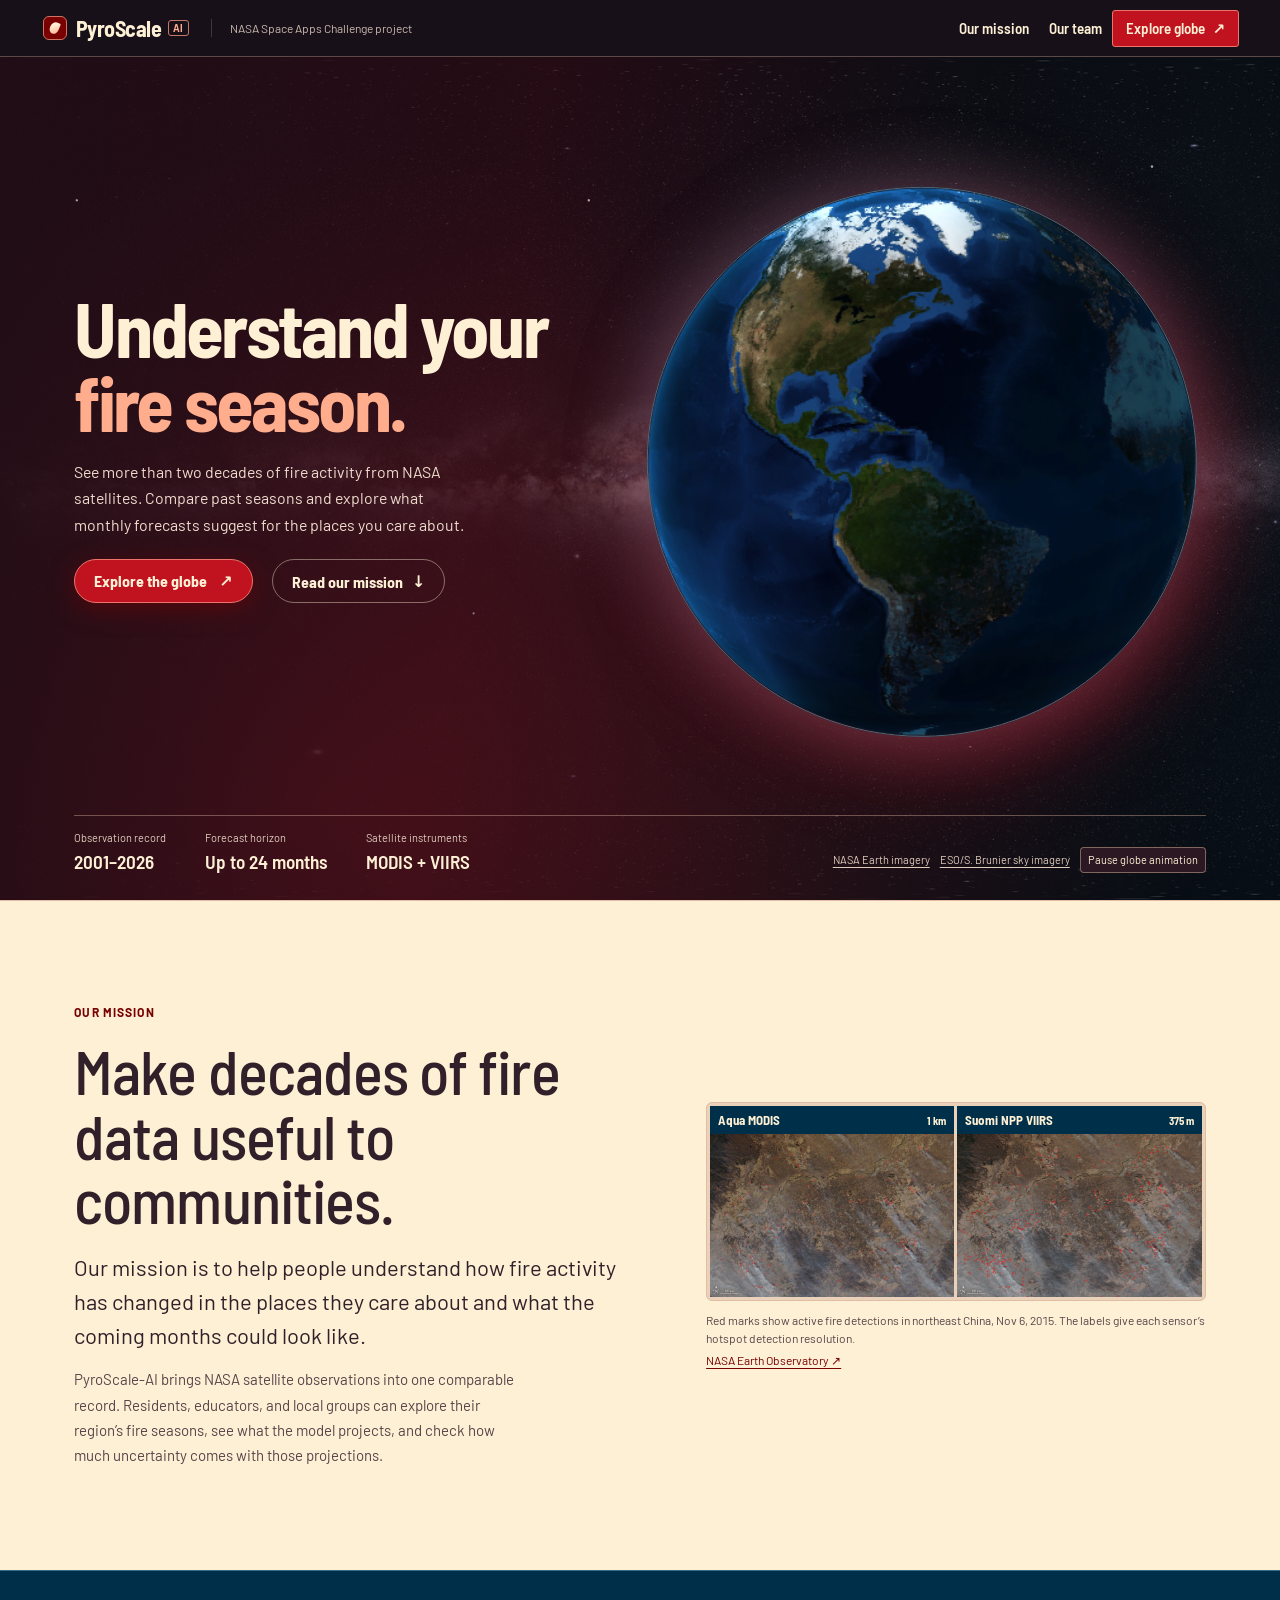
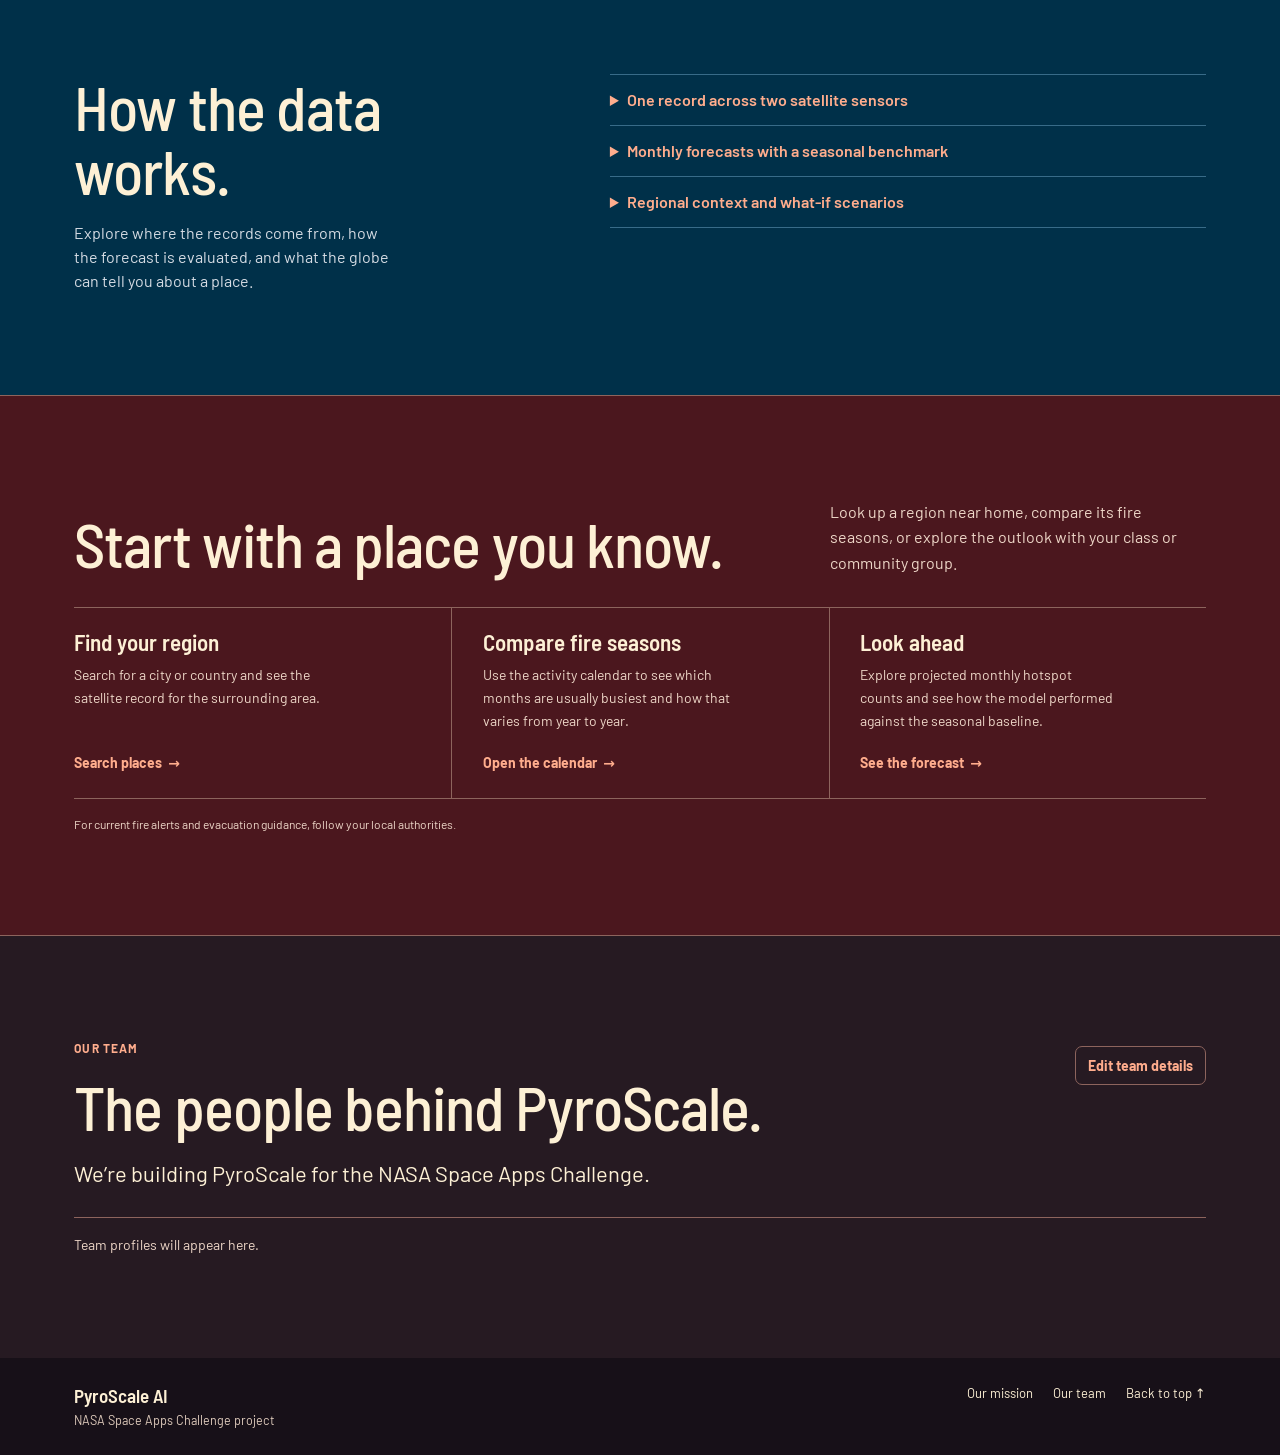
==== commit c5219847: "Refresh PyroScale map and NASA hotspot imagery" ====
--- a/index.html
+++ b/index.html
@@ -72,7 +72,6 @@
 @media(max-width:720px){header p{display:none}}
 .gl{position:fixed;inset:0;z-index:0;margin:0;border:0;border-radius:0}#gl{position:absolute;inset:0;height:100%}
 .ovs{top:calc(var(--hh) + 10px)}.ov.bot{bottom:calc(10px + env(safe-area-inset-bottom,0px))}
-#yrl{left:10px;bottom:64px;flex-direction:column;align-items:flex-start;gap:2px}
 #dr{position:fixed;top:var(--hh);right:0;bottom:0;width:min(500px,100vw);z-index:4;display:flex;flex-direction:column;background:var(--bg);background:color-mix(in srgb,var(--bg) 93%,transparent);backdrop-filter:blur(16px);border-left:1px solid var(--ln);transition:transform .28s ease}
 body.dc #dr{transform:translateX(105%)}
 #tabs{display:flex;border-bottom:1px solid var(--ln);flex:none}
@@ -98,12 +97,12 @@
 h1{white-space:nowrap}.tag{white-space:nowrap;max-width:38vw;overflow:hidden;text-overflow:ellipsis}
 @media(max-width:720px){.ov{padding:4px 6px;gap:8px;font-size:12px}.ov .seg label{padding:5px 8px}h1{font-size:17px}}
 </style>
-<link rel="stylesheet" href="pyroscale-ui.css">
-<link rel="stylesheet" href="pyroscale-home.css">
-<link rel="stylesheet" href="pyroscale-map.css">
+<link rel="stylesheet" href="pyroscale-ui.css?v=map-refinement">
+<link rel="stylesheet" href="pyroscale-home.css?v=map-refinement">
+<link rel="stylesheet" href="pyroscale-map.css?v=map-refinement">
 </head><body class="landing dc">
 <div class="pn gl"><div id="gl" role="region" aria-label="Interactive 3D globe of hotspot activity"></div>
-<div class="map-ui" id="map-ui" data-style="mono" hidden>
+<div class="map-ui" id="map-ui" data-style="satellite" hidden>
   <div class="map-top">
     <div class="map-filterbar">
       <div class="map-place-search">
@@ -126,18 +125,29 @@
         <label><input type="radio" name="fx" value="b">Baseline</label>
         <label><input type="radio" name="fx" value="c">Change</label>
       </div>
+      <div class="scenario-context">
+        <button id="edit-scenario" type="button" aria-controls="dr">Scenario settings <span aria-hidden="true">↗</span></button>
+        <p id="scenario-map-year" hidden></p>
+      </div>
     </div>
     <div class="ov" id="fcl" hidden></div>
+    <p id="map-style-status" class="map-notice" role="status"></p>
+    <div class="map-draw-row">
+      <button id="map-draw" class="draw-shortcut" type="button" aria-pressed="false" aria-describedby="map-draw-help">Draw area</button>
+      <span id="map-draw-help" class="sr-only">Draw a box on the globe to analyze hotspots in that area.</span>
+      <p id="draw-status" class="map-notice draw-notice" role="status" hidden>Drag on the globe to select an area, or tap to select a small box.</p>
+    </div>
   </div>
   <section class="map-overview" aria-labelledby="map-overview-title">
-    <div>
+    <div class="map-overview-meta">
       <h2 id="map-overview-title">Global</h2>
       <p id="map-overview-period"></p>
+    </div>
+    <div class="map-overview-total">
       <strong id="map-overview-value">–</strong>
       <p id="map-overview-measure"></p>
-      <div id="map-overview-chart"></div>
-    </div>
-    <button id="map-details" type="button">More details <span aria-hidden="true">↗</span></button>
+    </div>
+    <div id="map-overview-chart"></div>
   </section>
   <div class="forecast-timeline" id="fkl" role="group" aria-label="Forecast timeline" hidden>
     <button id="forecast-play" type="button" aria-label="Play forecast months" title="Play forecast months"><span aria-hidden="true">▶</span></button>
@@ -154,11 +164,10 @@
       <div>
         <fieldset>
           <legend>Globe style</legend>
-          <label><input type="radio" name="basemap" value="mono" checked><span><strong>Monochrome</strong><small>Country borders and colored hotspots</small></span></label>
-          <label><input type="radio" name="basemap" value="satellite"><span><strong>Satellite</strong><small>Natural-color Earth imagery</small></span></label>
+          <label><input type="radio" name="basemap" value="satellite" checked><span><strong>Standard HD</strong><small>Natural-color Earth imagery</small></span></label>
           <label><input type="radio" name="basemap" value="space"><span><strong>Space HD</strong><small>High-resolution Earth and the Milky Way</small></span></label>
+          <label><input type="radio" name="basemap" value="mono"><span><strong>Monochrome</strong><small>Country borders and colored hotspots</small></span></label>
         </fieldset>
-        <p id="map-style-status" role="status"></p>
       </div>
     </details>
     <button id="map-legend" type="button" aria-controls="lgd" aria-pressed="true">Legend</button>
@@ -178,7 +187,10 @@
       </div>
     </details>
   </div>
-  <div class="ov bot" id="lgd"></div><div class="ov" id="yrl" hidden></div>
+  <section class="ov bot" id="lgd" aria-labelledby="legend-title">
+    <h2 id="legend-title">Map legend</h2>
+    <div id="legend-content"></div>
+  </section>
   <span class="demo-status" id="demo-status">Demonstration data</span>
   <div class="map-credit">
     <a id="map-earth-credit" href="https://science.nasa.gov/earth/earth-observatory/the-blue-marble-true-color-global-imagery-at-1km-resolution/" target="_blank" rel="noopener">NASA Earth Observatory</a>
@@ -188,8 +200,8 @@
 </div></div>
 
 <header class="site-header">
-  <button class="brand" id="home" type="button" aria-label="PyroScale-AI home"><span class="brand-mark" aria-hidden="true"></span><span>PyroScale<span class="brand-ai"> AI</span></span></button>
-  <span class="event-name">NASA Space Apps Challenge</span>
+  <button class="brand" id="home" type="button" aria-label="PyroScale-AI home"><span class="brand-mark" aria-hidden="true"></span><span>PyroScale</span><span class="brand-ai">AI</span></button>
+  <span class="event-name">NASA Space Apps Challenge project</span>
   <div class="hr">
     <nav class="home-nav" aria-label="Homepage">
       <a href="#mission">Our mission</a>
@@ -197,17 +209,21 @@
     </nav>
     <button class="header-action" id="head-forecast" type="button">Forecast &amp; model</button>
     <button class="header-action" id="head-explore" type="button">Explore globe <span aria-hidden="true">↗</span></button>
-    <button class="header-action" id="dt" type="button" aria-controls="dr" aria-expanded="false" hidden>Open analysis</button>
+    <button class="header-action" id="dt" type="button" aria-controls="dr" aria-expanded="false" hidden><span class="analysis-icon" aria-hidden="true"></span><span>Analysis</span></button>
   </div>
 </header>
 
 <main id="landing" class="landing-screen">
   <section class="hero-stage" id="hero-stage" aria-labelledby="hero-title">
+    <div class="hero-earth" aria-hidden="true">
+      <img src="assets/earth-landing-fallback.jpg" width="960" height="960" alt="" decoding="async" fetchpriority="high">
+      <canvas id="hero-planet" width="432" height="432" hidden></canvas>
+    </div>
     <div class="home-width hero-layout">
       <div class="intro">
         <span class="mobile-event">NASA Space Apps Challenge</span>
-        <h1 id="hero-title" tabindex="-1">Understand your <span>fire season.</span></h1>
-        <p>See how fire activity changes in the places you care about. Explore NASA satellite observations, compare past seasons, and see what monthly forecasts suggest for your region.</p>
+        <h1 id="hero-title" tabindex="-1">Understand your <em>fire season.</em></h1>
+        <p>See more than two decades of fire activity from NASA satellites. Compare past seasons and explore what monthly forecasts suggest for the places you care about.</p>
         <div class="intro-actions">
           <button class="launch" id="launch" type="button">Explore the globe <span aria-hidden="true">↗</span></button>
           <a class="intro-link" href="#mission">Read our mission <span aria-hidden="true">↓</span></a>
@@ -220,8 +236,9 @@
           <div><dt>Satellite instruments</dt><dd>MODIS + VIIRS</dd></div>
         </dl>
         <div class="landing-credit">
-          <a href="https://science.nasa.gov/earth/earth-observatory/the-blue-marble-true-color-global-imagery-at-1km-resolution/" target="_blank" rel="noopener">NASA Blue Marble imagery</a>
-          <button id="hero-motion" type="button" aria-pressed="false">Pause rotation</button>
+          <a href="https://science.nasa.gov/earth/earth-observatory/the-blue-marble-true-color-global-imagery-at-1km-resolution/" target="_blank" rel="noopener">NASA Earth imagery</a>
+          <a href="https://www.eso.org/public/images/eso0932a/" target="_blank" rel="noopener">ESO/S. Brunier sky imagery</a>
+          <button id="hero-motion" type="button" aria-pressed="false" hidden>Pause globe animation</button>
         </div>
       </div>
     </div>
@@ -236,8 +253,11 @@
         <p>PyroScale-AI brings NASA satellite observations into one comparable record. Residents, educators, and local groups can explore their region’s fire seasons, see what the model projects, and check how much uncertainty comes with those projections.</p>
       </div>
       <figure class="mission-image">
-        <img src="https://assets.science.nasa.gov/content/dam/science/esd/eo/images/imagerecords/151000/151430/quebecfires_amo_2023154_lrg.jpg" loading="lazy" decoding="async" alt="Satellite view of smoke plumes rising from wildfires across Quebec.">
-        <figcaption><span>Wildfire smoke over Quebec · June 2023</span><a href="https://science.nasa.gov/earth/earth-observatory/fires-burn-across-quebec-151430/" target="_blank" rel="noopener">NASA Earth Observatory ↗</a></figcaption>
+        <div class="sensor-images">
+          <div><strong>Aqua MODIS <small>1 km</small></strong><img src="assets/nasa-modis-hotspots.jpg" width="720" height="480" loading="lazy" decoding="async" alt="MODIS image showing fire detections across northeast China."></div>
+          <div><strong>Suomi NPP VIIRS <small>375 m</small></strong><img src="assets/nasa-viirs-hotspots.jpg" width="720" height="480" loading="lazy" decoding="async" alt="VIIRS image of the same area with more detailed fire detections."></div>
+        </div>
+        <figcaption><span>Red marks show active fire detections in northeast China, Nov 6, 2015. The labels give each sensor’s hotspot detection resolution.</span><a href="https://science.nasa.gov/earth/earth-observatory/a-clearer-view-of-fire-87111/" target="_blank" rel="noopener">NASA Earth Observatory ↗</a></figcaption>
       </figure>
     </div>
   </section>
@@ -302,6 +322,23 @@
     </div>
   </footer>
 </main>
+
+<dialog id="globe-picker" aria-labelledby="globe-picker-title">
+  <form method="dialog">
+    <h2 id="globe-picker-title">Choose your globe view</h2>
+    <p>You can change this later using Globe style on the map.</p>
+    <fieldset class="globe-choices">
+      <legend class="sr-only">Globe view</legend>
+      <label><input type="radio" name="launch-style" value="satellite" checked autofocus><span class="globe-option globe-standard"><strong>Standard HD</strong><small>Natural-color Earth · Default</small></span></label>
+      <label><input type="radio" name="launch-style" value="space"><span class="globe-option globe-space"><strong>Space HD</strong><small>Natural-color Earth with the Milky Way</small></span></label>
+      <label><input type="radio" name="launch-style" value="mono"><span class="globe-option globe-mono"><strong>Monochrome</strong><small>Grayscale Earth and colored hotspots</small></span></label>
+    </fieldset>
+    <div class="picker-actions">
+      <button type="button" id="cancel-globe">Back</button>
+      <button class="p" type="submit">Open globe <span aria-hidden="true">↗</span></button>
+    </div>
+  </form>
+</dialog>
 
 <dialog id="team-editor" class="team-editor" aria-labelledby="team-editor-title">
   <form id="team-form">
@@ -341,13 +378,17 @@
   <div class="tp" data-t="x"><div class="wrap">
 <div>
 <div class="pn"><h2>Area of interest</h2>
+<div class="area-shortcut">
+  <button id="panel-draw" class="draw-shortcut" type="button" aria-pressed="false" aria-describedby="panel-draw-help">Draw area</button>
+  <p id="panel-draw-help">Drag a box on the globe to analyze that area, or tap the globe for a small box. Charts update when you finish.</p>
+</div>
 <label for="pre">Region</label><select id="pre"></select>
 <div class="g2">
 <div><label for="n">North latitude</label><input id="n" type="number" step="0.5"></div>
 <div><label for="s">South latitude</label><input id="s" type="number" step="0.5"></div>
 <div><label for="w">West longitude</label><input id="w" type="number" step="0.5"></div>
 <div><label for="e">East longitude</label><input id="e" type="number" step="0.5"></div></div>
-<p class="hint">On the globe, switch to Draw area and drag, or click once for a small box. You can also pick a region or type coordinates.</p></div>
+<p class="hint">You can also pick a region or type coordinates.</p></div>
 <div class="pn"><h2>Period and view</h2>
 <div class="g2"><div><label for="f">From</label><input id="f" type="month" value="2001-01" min="2001-01" max="2026-10"></div>
 <div><label for="t">To</label><input id="t" type="month" value="2026-10" min="2001-01" max="2026-10"></div></div>
@@ -432,7 +473,7 @@
 <div class="lv"><label for="l2">Rainfall change <b id="v2">0%</b></label><input type="range" id="l2" min="-30" max="30" step="5" value="0"></div>
 <div class="lv"><label for="l3">Human burning and ignitions <b id="v3">0%</b></label><input type="range" id="l3" min="-80" max="50" step="5" value="0"></div>
 <div class="lv"><label for="l4">Fuel management and suppression <b id="v4">0%</b></label><input type="range" id="l4" min="0" max="50" step="5" value="0"></div>
-<div class="lv"><label for="l5">Year <b id="v5">2040</b></label><input type="range" id="l5" min="2027" max="2060" step="1" value="2040"></div>
+<div class="lv"><label for="l5">Target year <b id="v5">2040</b></label><input type="range" id="l5" min="2027" max="2060" step="1" value="2040" aria-describedby="scenario-year-help"><p class="note" id="scenario-year-help">2040 is the default horizon for this what-if scenario. Change the target year, then run the scenario to compare it with the baseline.</p></div>
 <label class="ck"><input type="checkbox" id="lsw">Apply to the whole world, not just my selected area</label>
 <details><summary>Assumptions</summary><div class="g2"><div><label for="a1">Change in fire activity per +1 °C (%)</label><input id="a1" type="number" value="15" step="1"></div><div><label for="a2">Change per 10% less rainfall (%)</label><input id="a2" type="number" value="8" step="1"></div></div><p class="note">These are placeholders for illustration, not measured values. Replace them with figures from studies you trust. Where the ML forecast has no edge over the seasonal pattern, the current path falls back to each cell’s last five full years, extended by its own 10-year trend.</p></details>
 <div class="row" style="justify-content:flex-start;margin-top:10px"><button class="p" id="sr">Run scenario</button><button id="sx">Reset</button></div>
@@ -450,11 +491,11 @@
 <textarea id="ta" readonly aria-label="Export preview"></textarea>
 <p class="note" id="export-status" role="status"></p>
 <div class="row"><button id="cp">Copy</button><button id="dl">Download</button><button class="p" id="cl">Close</button></div></dialog>
-<script src="https://cdn.jsdelivr.net/npm/three@0.128.0/build/three.min.js"></script>
-<script src="https://cdn.jsdelivr.net/npm/three@0.128.0/examples/js/controls/OrbitControls.js"></script>
-<script src="pyroscale-globe.js"></script>
+<script src="assets/vendor/three-r128/three.min.js"></script>
+<script src="assets/vendor/three-r128/OrbitControls.js"></script>
+<script src="pyroscale-globe.js?v=graphics-2"></script>
 <script src="pyroscale-export.js"></script>
-<script src="pyroscale-map.js"></script>
+<script src="pyroscale-map.js?v=map-refinement"></script>
 <script src="pyroscale-team.js" defer></script>
 <script>
 const $=id=>document.getElementById(id),MN="Jan Feb Mar Apr May Jun Jul Aug Sep Oct Nov Dec".split(" ");
@@ -508,13 +549,13 @@
 med.forEach((v,m)=>h+=`<rect x="${X(m)-9}" y="${Y(v)}" width="18" height="${H-b-Y(v)}" fill="var(--bar)"/><text x="${X(m)}" y="${H-8}" text-anchor="middle">${MN[m][0]}</text>`);
 const pts=cv.map((v,m)=>v==v?[X(m),Y(v)]:null).filter(Boolean);
 h+=`<polyline points="${pts.join(" ")}" fill="none" stroke="var(--ac)" stroke-width="2"/>`+pts.map(p=>`<circle cx="${p[0]}" cy="${p[1]}" r="2.6" fill="var(--ac)"/>`).join("");
-$("sn").textContent=`Gray bars: full-record median. Blue line: ${st.cmp}${st.cmp==Y1?" (through "+MN[LAST%12]+")":""}.`;return h+"</svg>"}
+$("sn").textContent=`Gray bars: full-record median. Solid line: ${st.cmp}${st.cmp==Y1?" (through "+MN[LAST%12]+")":""}.`;return h+"</svg>"}
 function ann(){const W=360,H=210,l=40,b=22,t=8,r=8,n=NY-1,sum=a=>Array.from({length:n},(_,y)=>{let s=0;for(let m=0;m<12;m++)s+=a[y*12+m];return s}),R=sum(A.R),Hm=sum(A.H),mx=Math.max(...R,...Hm,1);
 const X=y=>l+y*(W-l-r)/(n-1),Y=v=>H-b-v/(mx*1.1)*(H-b-t),pl=(a,s)=>`<polyline points="${a.map((v,y)=>[X(y),Y(v)])}" fill="none" ${s}/>`;
 let h=`<svg viewBox="0 0 ${W} ${H}" role="img" aria-label="Annual hotspot totals, raw and harmonized">`+axes(W,H,l,b,t,r,mx);
 for(let y=0;y<n;y+=5)h+=`<text x="${X(y)}" y="${H-8}" text-anchor="middle">${Y0+y}</text>`;
 h+=`<line x1="${X(11)}" x2="${X(11)}" y1="${t}" y2="${H-b}" stroke="var(--mut)" stroke-dasharray="3 3"/><text x="${X(11)+4}" y="${t+9}">VIIRS from 2012</text>`+pl(R,'stroke="var(--mut)" stroke-width="1.8" stroke-dasharray="5 3"')+pl(Hm,'stroke="var(--ac)" stroke-width="2.2"');
-h+=`<text x="${l+6}" y="${H-b-6}" style="fill:var(--mut)">Dashed gray: raw. Solid blue: harmonized.</text>`;return h+"</svg>"}
+h+=`<text x="${l+6}" y="${H-b-6}" style="fill:var(--mut)">Dashed gray: raw. Solid line: harmonized.</text>`;return h+"</svg>"}
 function alerts(){const L=[];for(let i=Math.min(st.t,LAST),k=0;k<12&&i>=st.f;k++,i--){const a=med[i%12]?(S[i]/med[i%12]-1)*100:0;if(a>=150)L.push([i,a])}
 $("al").innerHTML=L.length?L.map(([i,a])=>`<li><span><b>${MN[i%12]} ${Y0+(i/12|0)}</b> at ${S[i].toLocaleString()} hotspots</span><span>+${Math.round(a)}% vs median</span></li>`).join(""):`<li>No month in the last 12 exceeds 150% of its median.</li>`}
 function landTex(){const c=document.createElement("canvas");c.width=2048;c.height=1024;const g=c.getContext("2d"),X=lo=>(lo+180)/360*2048,Y=la=>(90-la)/180*1024,gr=g.createLinearGradient(0,0,0,1024);
@@ -683,11 +724,13 @@
 $("cq").onclick=()=>{tab("d");$("aiq").value="Analyze the point at "+cn(c)+": how active is it, how risky is it this month, and how does it compare with the rest of my selected area?";$("aiq").focus()};
 geo(c.lat,c.lon).then(n=>{const p=$("point-place");if(p&&cells[st.sel]===c)p.textContent=n?"Near "+n:"Place name unavailable here"})}
 function legend(upper) {
-  const box = $("lgd"), scenario = st.vm === "x", change = scenario && st.fx === "c";
+  const content = $("legend-content"), scenario = st.vm === "x", change = scenario && st.fx === "c";
   $("fkl").hidden = st.vm !== "f";
   if ($("fkl").hidden) stopForecast();
   $("fxl").hidden = !scenario;
-  $("yrl").hidden = !(scenario && SCP.run);
+  const scenarioYear = $("scenario-map-year");
+  scenarioYear.hidden = !SCP.run;
+  if (scenario && SCP.run) scenarioYear.textContent = `Showing ${SCP.yr} · What-if projection`;
   mapOverview();
   const month = mname(FS + st.fk - 1);
   $("fkv").textContent = month;
@@ -696,22 +739,19 @@
   $("timeline-start").textContent = mname(FS);
   $("timeline-end").textContent = mname(FS + FH - 1);
   if (st.vm === "r") {
-    box.innerHTML = `<strong>Activity vs. usual · ${mname(FS)}</strong><div class="risk-scale">` +
+    content.innerHTML = `<strong>Activity vs. usual · ${mname(FS)}</strong><div class="risk-scale">` +
       LV.map((name, i) => `<span><i style="background:${RCOL[i]}"></i>${name}</span>`).join("") + "</div>";
     return;
   }
   if (scenario && !SCP.run) {
-    box.textContent = "Run a scenario to map the results.";
+    content.textContent = "Run a scenario to map the results.";
     return;
   }
-  if (scenario) {
-    $("yrl").innerHTML = `<strong>${SCP.yr}</strong><span>${st.fx === "b" ? "Baseline" : sgn((SCP.Ps/(SCP.Bs||1)-1)*100) + " in scope"}</span>`;
-  }
-  const title = change ? "Change from baseline" : scenario ? "Projected monthly hotspots" :
+  const title = change ? "Change from baseline" : scenario ? (st.fx === "b" ? "Baseline monthly hotspots" : "Scenario monthly hotspots") :
     st.vm === "f" ? "Forecast hotspots" : "Mean monthly hotspots";
-  box.innerHTML = `<strong>${change ? title : title + " per cell"}</strong><div class="scale-track">
+  content.innerHTML = `<strong>${change ? title : title + " per cell"}</strong><div class="scale-track">
     <i class="legend-scale" style="--scale-colors:${change ? DV : HOTSPOT_COLORS}"></i>
-    <div class="legend-ends"><span>${change ? "−100%" : "0"}</span><span>${change ? "+100%" : upper == null ? "High" : fmt(upper) + "+"}</span></div></div>`;
+    <div class="legend-ends"><span>${change ? "−100%" : "0"}</span>${change ? "<span>0%</span>" : ""}<span>${change ? "+100%" : upper == null ? "High" : fmt(upper) + "+"}</span></div></div>`;
 }
 let forecastTimer = null;
 const forecastPlay = $("forecast-play");
@@ -771,6 +811,29 @@
 /* ---- tabs and drawer ---- */
 const PANEL_TITLES = {x:"Area analysis", m:"Forecast & model", c:"Find a place", p:"Hotspot details", d:"Data Lab", f:"Scenario lab"};
 let activePanel = "x";
+const globePicker = $("globe-picker");
+let afterGlobeChoice;
+let globeStarted = false;
+function withGlobe(action) {
+  if (globeStarted) {
+    action();
+    return;
+  }
+  afterGlobeChoice = action;
+  if (!globePicker.open) globePicker.showModal();
+}
+globePicker.querySelector("form").addEventListener("submit", event => {
+  event.preventDefault();
+  const style = globePicker.querySelector('input[name="launch-style"]:checked').value;
+  document.querySelector(`input[name="basemap"][value="${style}"]`).checked = true;
+  globePicker.close();
+  globeStarted = true;
+  initGlobe();
+  if (G) drawMap();
+  afterGlobeChoice();
+});
+$("cancel-globe").onclick = () => globePicker.close();
+
 function updatePanelRegion() {
   $("panel-region").textContent = ITEMS.length ? ITEMS.map(item => item.name).join(", ") :
     PRE[Number($("pre").value)]?.[0] || "Custom area";
@@ -778,7 +841,6 @@
 function drawer(open, focus = false) {
   document.body.classList.toggle("dc", !open);
   $("dr").inert = !open;
-  $("dt").textContent = open ? "Close analysis" : "Open analysis";
   $("dt").setAttribute("aria-expanded", String(open));
   gResize();
   if (focus) (open ? document.querySelector("#tabs .on") : $("dt")).focus();
@@ -801,10 +863,14 @@
   drawer(true, focus);
 }
 function enterGlobe(panel) {
+  withGlobe(() => showGlobe(panel));
+}
+function showGlobe(panel) {
   const first = document.body.classList.contains("landing");
   if (first) {
     if (location.hash) history.replaceState(null, "", location.pathname + location.search);
     window.scrollTo(0, 0);
+    setLegendVisible(true);
   }
   document.body.classList.remove("landing");
   $("landing").hidden = true;
@@ -812,6 +878,7 @@
   $("head-explore").hidden = true;
   $("dt").hidden = false;
   if (G) G.renderer.domElement.tabIndex = 0;
+  gResize();
   if (panel === "m") {
     const forecast = document.querySelector('input[name="vm"][value="f"]');
     forecast.checked = true;
@@ -838,13 +905,13 @@
   $("head-explore").hidden = false;
   $("dt").hidden = true;
   $("ga").checked = false;
+  setDrawMode(false);
   tip.style.display = "none";
   if (G) G.renderer.domElement.tabIndex = -1;
   const observed = document.querySelector('input[name="vm"][value="o"]');
   observed.checked = true;
   observed.onchange();
   gResize();
-  flyTo(INITIAL_VIEW.lat, INITIAL_VIEW.lon, heroDistance());
   $("hero-title").focus({preventScroll:true});
 }
 document.querySelectorAll("#tabs button").forEach(button => {
@@ -862,17 +929,21 @@
 $("forecast-link").onclick = $("head-forecast").onclick = () => enterGlobe("m");
 $("home").onclick = showLanding;
 $("home-calendar").onclick = () => {
-  enterGlobe("x");
-  $("ct").scrollIntoView({block:"start"});
-  $("ct").focus({preventScroll:true});
+  withGlobe(() => {
+    showGlobe("x");
+    $("ct").scrollIntoView({block:"start"});
+    $("ct").focus({preventScroll:true});
+  });
 };
 $("home-places").onclick = () => {
-  enterGlobe("c");
-  $("pq").focus();
+  withGlobe(() => {
+    showGlobe("c");
+    $("pq").focus();
+  });
 };
 const motionButton = $("hero-motion");
 function updateMotionButton() {
-  motionButton.hidden = reducedMotion.matches || !G;
+  motionButton.hidden = reducedMotion.matches || $("hero-planet").hidden;
 }
 motionButton.onclick = () => {
   const paused = motionButton.getAttribute("aria-pressed") === "true";
@@ -880,7 +951,8 @@
 };
 reducedMotion.addEventListener("change", updateMotionButton);
 document.addEventListener("keydown", event => {
-  if (event.key === "Escape" && !$("dx").open && !document.body.classList.contains("dc")) drawer(false, true);
+  if (event.key === "Escape" && !$("dx").open && !globePicker.open &&
+      !document.body.classList.contains("landing") && !document.body.classList.contains("dc")) drawer(false, true);
 });
 /* ---- Data Lab ---- */
 const pc=(a,b)=>{let n=0,sx=0,sy=0;for(let i=0;i<a.length;i++)if(Number.isFinite(a[i])&&Number.isFinite(b[i])){n++;sx+=a[i];sy+=b[i]}if(n<8)return NaN;const mx=sx/n,my=sy/n;let u=0,p=0,q=0;for(let i=0;i<a.length;i++)if(Number.isFinite(a[i])&&Number.isFinite(b[i])){const x=a[i]-mx,y=b[i]-my;u+=x*y;p+=x*x;q+=y*y}return p&&q?u/Math.sqrt(p*q):NaN};
@@ -1057,9 +1129,8 @@
 
 wireMap();
 wireExport();
-initGlobe();
 updateMotionButton();
-if (G) G.renderer.domElement.tabIndex = -1;
+showHeroEarth();
 attachFC(demoFC());
 noFly = true;
 setB(st.b);
--- a/pyroscale-ui.css
+++ b/pyroscale-ui.css
@@ -2,16 +2,22 @@
   color-scheme: dark;
   --hh: 57px;
   --gutter: clamp(20px, 5.8vw, 108px);
-  --space: #041f29;
-  --bg: #072832;
-  --sf: #0c3440;
-  --ink: #f0f9fa;
-  --mut: #b0c8cd;
-  --ln: #305460;
-  --ac: #52ded0;
-  --hd: #062b39;
-  --hat: #103d48;
-  --bar: #577982;
+  --oxblood: #780000;
+  --red: #c1121f;
+  --cream: #fdf0d5;
+  --navy: #003049;
+  --blue: #669bbc;
+  --space: #100b13;
+  --bg: #10202c;
+  --sf: #182c3a;
+  --ink: #fcf3e5;
+  --mut: #cbced4;
+  --ln: #526779;
+  --ac: #ffad8d;
+  --hd: #171018;
+  --hat: #243745;
+  --bar: var(--blue);
+  --warm-line: #e2bca4;
   --panel-width: min(420px, 42vw);
   --font: "Barlow", system-ui, sans-serif;
   --display: "Barlow Semi Condensed", var(--font);
@@ -21,51 +27,63 @@
 button, input, select, textarea, #aiq { font-family: inherit; }
 button, input, select, textarea, dialog, .pn { border-radius: 4px; }
 button:hover { border-color: var(--ac); }
-button.p, .seg label:has(input:checked), .m.u { color: #04242b; }
+button.p, .seg label:has(input:checked), .m.u { color: #391614; }
+button.p { background: var(--red); border-color: var(--red); color: var(--cream); }
+button.p:hover { background: var(--oxblood); border-color: var(--ac); }
 svg text { font-family: var(--font); }
 [role="region"]:focus-visible { outline-offset: -4px; }
 
 .site-header {
   padding: 0 clamp(18px, 3.2vw, 56px);
-  background: #063044;
-  border-bottom: 1px solid #24aeab;
-  backdrop-filter: none;
+  background: var(--hd);
+  border-bottom: 1px solid #e2bca454;
+  backdrop-filter: blur(14px);
   gap: 20px;
 }
 .site-header .brand {
   display: flex;
   align-items: center;
-  gap: 10px;
+  gap: 7px;
   padding: 2px;
   border: 0;
-  color: #f1f5fc;
-  font: 600 23px var(--display);
+  color: var(--cream);
+  font: 700 22px var(--display);
+  letter-spacing: -.025em;
   white-space: nowrap;
 }
-.brand-ai { color: var(--ac); }
+.brand-ai {
+  padding: 2px 4px;
+  border: 1px solid #c57a69;
+  border-radius: 3px;
+  color: var(--ac);
+  font: 700 10px/1 var(--font);
+  letter-spacing: .045em;
+}
 .brand-mark {
-  position: relative;
-  width: 28px;
-  height: 28px;
+  display: grid;
+  place-items: center;
+  width: 24px;
+  height: 24px;
+  margin-right: 2px;
   flex: none;
-  border: 1px solid #79cbd0;
-  border-radius: 50%;
-  box-shadow: inset 0 0 9px #53d8c93b;
+  border: 1px solid #d07566;
+  border-radius: 6px;
+  background: var(--oxblood);
 }
 .brand-mark::after {
   content: "";
-  position: absolute;
-  inset: 8px -5px;
-  border: 1px solid #d1f0f1;
-  border-radius: 50%;
-  transform: rotate(-41deg);
+  width: 9px;
+  height: 12px;
+  border-radius: 72% 14% 67% 63%;
+  background: linear-gradient(140deg, var(--cream) 32%, var(--ac));
+  transform: rotate(22deg);
 }
 .event-name {
   margin-right: auto;
   padding-left: 18px;
-  border-left: 1px solid #7799a54d;
-  color: #bed3da;
-  font-size: 13px;
+  border-left: 1px solid #e2bca438;
+  color: #c9b7ad;
+  font-size: 12px;
   white-space: nowrap;
 }
 .site-header .header-action {
@@ -77,10 +95,16 @@
   font-weight: 600;
   white-space: nowrap;
 }
-.site-header .header-action:hover, .site-header #dt, .site-header #head-explore {
-  background: #0d4250;
-  border-color: #2a606a;
-}
+.site-header .header-action:hover {
+  background: var(--oxblood);
+  border-color: var(--ac);
+}
+.site-header #head-explore {
+  background: var(--red);
+  border-color: #ec746d;
+  color: var(--cream);
+}
+.site-header #head-explore:hover { background: var(--oxblood); }
 .site-header #head-explore span { margin-left: 4px; }
 
 .gl.pn {
@@ -109,7 +133,7 @@
 body:not(.dc) .map-ui { --map-right: calc(var(--panel-width) + 18px); }
 .map-ui .ov {
   color: var(--ink);
-  background: #092b36ef;
+  background: var(--sf);
   border: 1px solid var(--ln);
   border-radius: 3px;
   font-family: var(--display);
@@ -132,7 +156,7 @@
 }
 .map-ui .seg { margin: 0; border: 0; border-radius: 0; }
 .map-ui .seg label { padding: 7px 12px; border: 0; border-radius: 2px; font-size: 14px; }
-.map-ui .seg label:has(input:checked) { background: #16545d; box-shadow: inset 0 -2px var(--ac); color: #e8fbf8; }
+.map-ui .seg label:has(input:checked) { background: var(--oxblood); box-shadow: inset 0 -2px var(--ac); color: var(--cream); }
 .forecast-timeline {
   position: absolute;
   left: 50%;
@@ -160,13 +184,13 @@
   width: 29px;
   height: 29px;
   padding: 0;
-  border: 1px solid #9ddbd9;
+  border: 1px solid var(--blue);
   border-radius: 50%;
   background: none;
-  color: #d6f6f2;
+  color: var(--cream);
   font-size: 11px;
 }
-#forecast-play:hover { background: #215761; }
+#forecast-play:hover { background: var(--oxblood); }
 .timeline-range { display: grid; flex: 1; grid-template-columns: 1fr auto; gap: 0 12px; align-items: center; }
 .timeline-range label { margin: 0; color: var(--mut); }
 .timeline-range input {
@@ -182,7 +206,7 @@
 .timeline-range input::-webkit-slider-runnable-track {
   height: 4px;
   border-radius: 4px;
-  background: linear-gradient(90deg, var(--ac) var(--elapsed, 0%), #395f69 var(--elapsed, 0%));
+  background: linear-gradient(90deg, var(--ac) var(--elapsed, 0%), var(--ln) var(--elapsed, 0%));
 }
 .timeline-range input::-webkit-slider-thumb {
   appearance: none;
@@ -192,7 +216,7 @@
   border-radius: 50%;
   background: var(--ac);
 }
-.timeline-range input::-moz-range-track { height: 4px; border-radius: 4px; background: #395f69; }
+.timeline-range input::-moz-range-track { height: 4px; border-radius: 4px; background: var(--ln); }
 .timeline-range input::-moz-range-progress { height: 4px; border-radius: 4px; background: var(--ac); }
 .timeline-range input::-moz-range-thumb { width: 13px; height: 13px; border: 0; border-radius: 50%; background: var(--ac); }
 #fkv { color: var(--ac); font-weight: 600; }
@@ -271,13 +295,12 @@
   color: #ffb692;
   font-size: 11px;
 }
-#yrl { left: var(--map-left); bottom: calc(var(--map-bottom) + 24px); }
 #tip { border: 1px solid var(--ln); border-radius: 4px; color: var(--ink); box-shadow: 0 8px 24px #0005; }
 
 #dr {
   width: var(--panel-width);
-  background: #082c37f8;
-  border-color: var(--ln);
+  background: #101f2b;
+  border-color: var(--blue);
 }
 .panel-heading {
   display: flex;
@@ -285,6 +308,7 @@
   gap: 10px;
   align-items: start;
   padding: 17px 16px 9px;
+  background: linear-gradient(100deg, var(--oxblood), #34202b 58%, #152734);
 }
 .panel-heading h2 { margin: 0; font: 600 21px var(--display); }
 .panel-heading p { margin: 3px 0 0; color: var(--mut); font-size: 12px; }
@@ -318,7 +342,6 @@
   .site-header { padding: 0 13px; gap: 7px; }
   .site-header .brand { gap: 7px; font-size: 20px; }
   .brand-mark { width: 22px; height: 22px; }
-  .brand-mark::after { inset: 6px -4px; }
   .site-header .header-action { padding: 6px 8px; font-size: 13px; }
   .landing #head-explore, body:not(.landing) #head-forecast { display: none; }
   #dr { height: var(--panel-height); }
@@ -330,7 +353,6 @@
   #lgd .legend-scale { height: 53px; }
   .map-ui .map-tools { bottom: calc(var(--map-bottom) + 66px); }
   .forecast-timeline, body:not(.dc) .forecast-timeline { left: 50%; width: calc(100% - 20px); }
-  #yrl { bottom: calc(var(--map-bottom) + 35px); }
 }
 @media (min-width: 721px) and (max-width: 1200px) {
   body:not(.dc) .map-ui .map-tools { bottom: calc(var(--map-bottom) + 68px); }
--- a/pyroscale-home.css
+++ b/pyroscale-home.css
@@ -1,21 +1,16 @@
 :root {
-  --paper: #082934;
-  --paper-ink: #edf8fa;
-  --paper-muted: #b9cfd4;
-  --paper-line: #365861;
+  --paper: #261a22;
+  --paper-ink: var(--cream);
+  --paper-muted: #eed7c8;
+  --paper-line: #8d645d;
 }
 
 body.landing { overflow: auto; }
-.landing .gl {
-  position: absolute;
-  inset: 0 0 auto;
-  height: 100svh;
-  pointer-events: none;
-}
+.landing .gl { display: none; }
 .home-width { width: min(calc(100% - 2 * var(--gutter)), 1260px); margin-inline: auto; }
 .home-nav { display: flex; align-items: center; gap: clamp(10px, 1.6vw, 25px); }
 .home-nav a {
-  color: #deedf0;
+  color: var(--cream);
   font: 600 15px var(--display);
   white-space: nowrap;
   text-decoration: none;
@@ -25,46 +20,91 @@
 .landing .site-header #head-forecast { display: none; }
 .landing-screen { position: relative; margin-top: var(--hh); z-index: 2; }
 .hero-stage {
+  position: relative;
   min-height: calc(100svh - var(--hh));
   display: grid;
   isolation: isolate;
   scroll-margin-top: var(--hh);
-  background: linear-gradient(90deg, transparent 43%, #041f2988 62%, #041f29db 100%),
-              linear-gradient(0deg, var(--space), transparent 25%);
-}
+  overflow: hidden;
+  background: linear-gradient(100deg, #210d16f2 0%, #320e1bb0 39%, #10142178 70%, #08142286 100%),
+              radial-gradient(ellipse at 25% 88%, #9b171bba, transparent 62%),
+              url("assets/milky-way.webp") center 47% / cover, var(--space);
+}
+.hero-stage::before {
+  content: "";
+  position: absolute;
+  inset: 0;
+  pointer-events: none;
+  background:
+    radial-gradient(circle at 6% 17%, #fdf0d5a6 .65px, transparent 1.5px),
+    radial-gradient(circle at 37% 66%, #d6e4fc80 .6px, transparent 1.5px),
+    radial-gradient(circle at 46% 17%, #fdf0d5a6 .75px, transparent 1.65px),
+    radial-gradient(circle at 84% 68%, #d6e4fc8c .75px, transparent 1.65px),
+    radial-gradient(circle at 90% 13%, #fdf0d5a6 .8px, transparent 1.75px);
+}
+.hero-earth {
+  position: absolute;
+  z-index: 0;
+  pointer-events: none;
+  top: 48%;
+  left: 72%;
+  width: min(43vw, 72svh, 760px);
+  aspect-ratio: 1;
+  transform: translate(-50%, -50%);
+  border-radius: 50%;
+  box-shadow: -9px -6px 72px #669bbc52, 15px 18px 86px #c1121f94;
+}
+.hero-earth img,
+#hero-planet {
+  position: absolute;
+  inset: 0;
+  width: 100%;
+  height: 100%;
+  display: block;
+  border-radius: 50%;
+}
+.hero-earth img { object-fit: cover; }
 .hero-layout {
+  position: relative;
+  z-index: 1;
   display: grid;
   grid-template-rows: minmax(min-content, 1fr) auto;
   padding-block: clamp(24px, 5vh, 68px) 27px;
 }
-.intro { align-self: center; justify-self: end; width: 47%; max-width: 560px; padding-bottom: 22px; }
+.intro { align-self: center; justify-self: start; width: 48%; max-width: 610px; padding-bottom: 22px; }
 .intro h1 {
-  color: #f4f7fb;
+  color: var(--cream);
   margin: 0;
-  font: 500 clamp(50px, 6.45vw, 106px)/.97 var(--display);
-  letter-spacing: -.018em;
+  font: 700 clamp(48px, 6vw, 100px)/.96 var(--display);
+  letter-spacing: -.035em;
   white-space: normal;
 }
 .intro h1:focus { outline: none; }
-.intro h1 span { display: block; color: var(--ac); }
+.intro h1 em { display: block; color: var(--ac); font-style: normal; }
 .intro p {
   max-width: 405px;
   margin: 20px 0 21px;
-  color: #c6dce2;
+  color: #f0dcce;
   font-size: clamp(15px, 1.24vw, 18px);
   line-height: 1.67;
 }
 .intro-actions { display: flex; align-items: center; flex-wrap: wrap; gap: 9px 19px; }
-.launch, .intro-link { min-height: 42px; font: 600 16px var(--display); }
+.launch, .intro-link {
+  min-height: 44px;
+  border: 1px solid #fdf0d56b;
+  border-radius: 999px;
+  padding: 10px 19px;
+  font: 700 16px var(--display);
+}
 .launch {
-  padding: 10px 15px;
-  border-color: var(--ac);
-  background: var(--ac);
-  color: #04242b;
-}
-.launch:hover { background: #94ede2; }
-.intro-link { display: inline-flex; align-items: center; color: #e8f3fd; text-decoration: none; }
-.intro-link:hover { color: var(--ac); text-decoration: underline; text-underline-offset: 5px; }
+  border-color: #ec746d;
+  background: var(--red);
+  color: var(--cream);
+  box-shadow: 0 6px 25px #78000080;
+}
+.launch:hover { background: var(--oxblood); border-color: var(--ac); }
+.intro-link { display: inline-flex; align-items: center; color: var(--cream); text-decoration: none; }
+.intro-link:hover { border-color: var(--ac); color: var(--ac); }
 .intro-actions span { margin-left: 9px; }
 .mobile-event { display: none; }
 .hero-bottom {
@@ -73,32 +113,32 @@
   justify-content: space-between;
   flex-wrap: wrap;
   gap: 13px 24px;
-  border-top: 1px solid #5c8f984f;
+  border-top: 1px solid #e2bca465;
   padding-top: 14px;
 }
 .mission-stats { display: flex; gap: clamp(16px, 3vw, 48px); margin: 0; }
-.mission-stats dt { color: #b4cbd1; font-size: 11px; }
+.mission-stats dt { color: #dfcbbc; font-size: 11px; }
 .mission-stats dd {
   margin: 4px 0 0;
-  color: #f1f6ff;
+  color: var(--cream);
   font: 600 clamp(13px, 1.5vw, 21px) var(--display);
 }
-.landing-credit { display: flex; align-items: center; gap: 8px; color: #bccbda; font-size: 11px; }
+.landing-credit { display: flex; flex-wrap: wrap; align-items: center; gap: 5px 10px; color: #dfcbbc; font-size: 11px; }
 .landing-credit a { color: inherit; text-underline-offset: 3px; }
 .landing-credit button {
   padding: 4px 7px;
-  border-color: #4c818976;
-  background: #0a3440;
-  color: #e6f4ff;
-}
-.landing-credit button[aria-pressed="true"] { background: #1b5860; }
+  border-color: #e2bca478;
+  background: #2b1822;
+  color: var(--cream);
+}
+.landing-credit button[aria-pressed="true"] { background: var(--navy); }
 
 .home-section {
   padding-block: clamp(52px, 8vw, 116px);
   background: var(--paper);
   color: var(--paper-ink);
   scroll-margin-top: var(--hh);
-  border-top: 1px solid #21444e;
+  border-top: 1px solid var(--paper-line);
 }
 .home-section h2 {
   margin: 0 0 18px;
@@ -108,7 +148,7 @@
 .home-section p { color: var(--paper-muted); }
 .home-section .section-label {
   margin: 0 0 17px;
-  color: #70dcd4;
+  color: var(--section-accent, var(--ac));
   font-size: 12px;
   font-weight: 700;
   letter-spacing: .095em;
@@ -121,20 +161,48 @@
   line-height: 1.55;
 }
 .mission-layout { display: grid; grid-template-columns: 1fr .9fr; gap: clamp(26px, 6vw, 96px); align-items: center; }
+.mission-section {
+  --paper: var(--cream);
+  --paper-ink: #312029;
+  --paper-muted: #584449;
+  --paper-line: var(--warm-line);
+  --section-accent: var(--oxblood);
+}
 .mission-copy > p:last-child { max-width: 55ch; margin-bottom: 0; font-size: 15px; line-height: 1.68; }
 .mission-image { margin: 0; }
+.sensor-images {
+  display: grid;
+  grid-template-columns: repeat(2, minmax(0, 1fr));
+  gap: 3px;
+  padding: 3px;
+  border: 1px solid var(--paper-line);
+  border-radius: 6px;
+  background: #e9d2b9;
+}
+.sensor-images strong {
+  display: flex;
+  flex-wrap: wrap;
+  align-items: baseline;
+  justify-content: space-between;
+  gap: 2px 5px;
+  padding: 6px 8px;
+  color: var(--cream);
+  background: var(--navy);
+  font: 700 13px var(--display);
+}
+.sensor-images strong small { display: inline; color: var(--cream); margin: 0; font-size: 11px; }
 .mission-image img {
   display: block;
   width: 100%;
-  aspect-ratio: 1.16;
-  object-fit: cover;
-  border-radius: 3px;
-  background: #102f37;
+  height: auto;
+  aspect-ratio: 3 / 2;
+  object-fit: contain;
+  background: var(--navy);
   color: #fff;
 }
-.mission-image figcaption { display: flex; flex-wrap: wrap; justify-content: space-between; gap: 2px 12px; margin-top: 10px; color: var(--paper-muted); font-size: 11px; }
-.mission-image a { color: #80e2da; text-underline-offset: 3px; }
-.community-section { background: #0b3440; }
+.mission-image figcaption { display: grid; gap: 4px; margin-top: 10px; color: var(--paper-muted); font-size: 12px; }
+.mission-image a { color: var(--oxblood); text-underline-offset: 3px; }
+.community-section { background: #4b171e; }
 .community-heading { display: grid; grid-template-columns: 1fr minmax(200px, .52fr); gap: 18px 32px; align-items: end; }
 .community-heading h2 { margin: 0; }
 .community-heading p { margin: 0; max-width: 39ch; font-size: 16px; line-height: 1.6; }
@@ -155,7 +223,7 @@
   border: 0;
   border-radius: 0;
   background: transparent;
-  color: #82e7dd;
+  color: var(--ac);
   font-weight: 700;
   text-align: left;
 }
@@ -163,11 +231,16 @@
 .community-paths button span { margin-left: 3px; }
 .home-section .community-note { margin: 16px 0 0; font-size: 12px; }
 
+.science-section {
+  --paper: var(--navy);
+  --paper-muted: #d5dce4;
+  --paper-line: #669bbc8c;
+}
 .science-layout { display: grid; grid-template-columns: .77fr 1fr; gap: clamp(25px, 6vw, 84px); }
 .science-layout > div:first-child p { max-width: 36ch; margin: 0; font-size: 16px; }
 .science-details { border-top: 1px solid var(--paper-line); }
 .science-details details { border-bottom: 1px solid var(--paper-line); padding: 13px 0; }
-.science-details summary { color: #82e7dd; font-size: 16px; }
+.science-details summary { color: var(--ac); font-size: 16px; }
 .science-details p { max-width: 55ch; line-height: 1.65; }
 
 .team-heading { display: flex; align-items: start; justify-content: space-between; gap: 18px; }
@@ -175,7 +248,7 @@
 .team-edit {
   margin-top: 7px;
   padding: 8px 12px;
-  border: 1px solid #4e757c;
+  border: 1px solid var(--paper-line);
   border-radius: 7px;
   flex-shrink: 0;
 }
@@ -189,12 +262,12 @@
 .team-members li { display: block; padding: 16px 0 0; border-top: 1px solid var(--paper-line); overflow-wrap: anywhere; }
 .team-members h3 { margin: 0; font: 600 21px var(--display); }
 .team-members p { margin: 7px 0 0; }
-.team-members .member-role { color: #82e7dd; font-weight: 700; }
-.home-footer { background: #05222e; color: #d9e7f3; padding: 26px 0; }
+.team-members .member-role { color: var(--ac); font-weight: 700; }
+.home-footer { background: var(--hd); color: var(--cream); padding: 26px 0; }
 .home-footer .home-width, .home-footer nav { display: flex; justify-content: space-between; align-items: start; gap: 10px 20px; flex-wrap: wrap; }
 .home-footer strong { font: 600 19px var(--display); }
-.home-footer small { margin: 3px 0 0; color: #a8bacc; }
-.home-footer a { color: #d3e1ee; font-size: 13px; text-decoration: none; }
+.home-footer small { margin: 3px 0 0; color: #dfcbbc; }
+.home-footer a { color: var(--cream); font-size: 13px; text-decoration: none; }
 .home-footer a:hover { text-decoration: underline; }
 
 .team-editor { max-height: min(82dvh, 760px); padding: 20px; }
@@ -208,19 +281,25 @@
 #team-status:empty { display: none; }
 
 @media (max-width: 900px) {
-  .mobile-event { display: block; margin: 0 0 15px; color: #b9d5da; font-size: 12px; }
+  .mobile-event { display: block; margin: 0 0 15px; color: #dfcbbc; font-size: 12px; }
 }
 @media (max-width: 720px) {
   .hero-stage {
-    background: linear-gradient(0deg, var(--space) 24%, #041f29cc 45%, transparent 73%);
+    background: linear-gradient(0deg, #260e17 23%, #431822c4 54%, #10142199 87%),
+                url("assets/milky-way.webp") center / cover, var(--space);
   }
-  .hero-layout { padding: clamp(190px, 36svh, 320px) 0 15px; }
+  .hero-earth {
+    top: clamp(14px, 4svh, 30px);
+    left: 50%;
+    width: min(65vw, 35svh);
+    transform: translateX(-50%);
+  }
+  .hero-layout { padding: calc(min(65vw, 35svh) + 37px) 0 15px; }
   .intro { align-self: end; justify-self: start; width: 100%; padding-bottom: 23px; }
   .intro h1 { font-size: clamp(44px, 10vw, 67px); }
   .intro p { margin: 14px 0 14px; font-size: 15px; }
   .intro-actions { gap: 6px 13px; }
-  .launch { padding: 7px 10px; }
-  .launch, .intro-link { font-size: 15px; }
+  .launch, .intro-link { padding: 7px 13px; font-size: 15px; }
   .mission-stats { width: 100%; justify-content: space-between; }
   .landing-credit { width: 100%; justify-content: space-between; }
   .site-header .hr { gap: 7px; }
@@ -231,6 +310,3 @@
   .community-paths > div + div { border-left: 0; border-top: 1px solid var(--paper-line); }
   .team-heading { flex-wrap: wrap; gap: 10px; }
 }
-@media (max-width: 720px) and (max-height: 570px) {
-  .hero-layout { padding-top: 140px; }
-}
--- a/pyroscale-map.css
+++ b/pyroscale-map.css
@@ -14,20 +14,49 @@
   top: 9px;
   height: 48px;
   padding-inline: 16px;
-  border: 1px solid #adc7ce25;
+  border: 1px solid #e2bca468;
   border-radius: 7px;
-  background: #15252de8;
+  background: var(--hd);
   backdrop-filter: blur(14px);
 }
-body:not(.landing) .site-header .event-name { color: #becbd0; }
+.site-header #dt {
+  display: inline-flex;
+  align-items: center;
+  gap: 8px;
+  min-height: 36px;
+  padding: 6px 12px;
+  color: var(--cream);
+  background: var(--red);
+  border: 1px solid #ec746d;
+  border-radius: 4px;
+}
+.site-header #dt:hover {
+  background: var(--oxblood);
+  border-color: var(--ac);
+}
+.site-header #dt[aria-expanded="true"] {
+  background: var(--cream);
+  color: var(--navy);
+  border-color: var(--cream);
+}
+.analysis-icon {
+  display: block;
+  width: 14px;
+  height: 12px;
+  border: 1px solid currentColor;
+  border-radius: 2px;
+  background: linear-gradient(to left, currentColor 1px, transparent 1px) 7px center / 1px 100% no-repeat;
+}
 .map-ui {
   --map-left: 16px;
   --map-right: 16px;
   --map-bottom: 30px;
-  --map-glass: #1a282eea;
-  --map-border: #adbec743;
-  --map-paper: #f0efeb;
-  --map-ink: #26363c;
+  --map-glass: #0c2638f2;
+  --map-border: #669bbca1;
+  --map-paper: var(--cream);
+  --map-ink: var(--navy);
+  --tool-fill: #e9cfb1;
+  --tool-hover: #dec09c;
 }
 .map-top {
   position: absolute;
@@ -47,33 +76,34 @@
   gap: 7px;
   align-items: center;
   padding: 6px;
-  background: var(--map-glass);
-  border: 1px solid var(--map-border);
+  background: #211a22;
+  border: 1px solid #9c726c;
   border-radius: 7px;
   backdrop-filter: blur(12px);
 }
 .map-place-search { position: relative; flex: 1; min-width: 125px; }
-.map-filterbar input, #map-region {
+.map-filterbar #map-query, #map-region {
   height: 35px;
-  background: #ffffff0b;
-  border-color: #a9bdc543;
+  background: #342933;
+  border-color: #9f7b78;
   border-radius: 4px;
-  color: #f4f8fa;
-}
-.map-filterbar input { padding-inline: 10px; }
-.map-filterbar input::placeholder { color: #c2d0d5; opacity: 1; }
+  color: var(--cream);
+}
+.map-filterbar #map-query { padding-inline: 10px; }
+.map-filterbar #map-query::placeholder { color: #d6c4be; opacity: 1; }
 #map-region { flex: 0 1 158px; min-width: 0; width: auto; }
 #map-region option { color: var(--ink); background: var(--sf); }
 .map-filterbar .seg { flex: none; }
 .map-filterbar .seg label { padding: 7px 10px; }
-.map-filterbar .seg label:has(input:checked) { background: #c9eee8; color: #18343a; box-shadow: none; }
+.map-top .seg label:has(input:checked) { background: var(--cream); color: #421f25; box-shadow: inset 0 -2px #c77766; }
+.map-top .seg label:not(:has(input:checked)):hover { background: #3a2c37; }
 #map-results {
   position: absolute;
   inset: calc(100% + 7px) 0 auto;
   max-height: min(42dvh, 335px);
   overflow: auto;
   color: var(--ink);
-  background: #192d34;
+  background: var(--sf);
   border: 1px solid var(--map-border);
   border-radius: 6px;
   box-shadow: 0 9px 28px #0006;
@@ -93,54 +123,100 @@
   background: none;
   text-align: left;
 }
-#map-results button:hover, #map-results button:focus-visible { background: #204450; }
+#map-results button:hover, #map-results button:focus-visible { background: var(--hat); }
 .map-top .ov { position: static; max-width: 100%; }
-.map-sublayers { padding: 2px; }
+.map-top .map-sublayers {
+  display: flex;
+  gap: 5px 10px;
+  padding: 4px;
+  background: #211a22;
+  border-color: #9c726c;
+  border-radius: 6px;
+}
+.scenario-context { display: flex; flex-wrap: wrap; align-items: center; gap: 3px 10px; }
+.scenario-context p { margin: 0; padding-right: 5px; color: #e5cbc1; font: 500 12px var(--font); }
+#edit-scenario { padding: 4px 7px; border-color: #926c67; color: var(--cream); background: #352630; font-weight: 600; }
+#edit-scenario:hover { border-color: var(--ac); }
 
 .map-overview {
   position: absolute;
   left: var(--map-left);
   bottom: var(--map-bottom);
-  width: clamp(180px, 22vw, 285px);
-  color: var(--map-ink);
-  background: var(--map-paper);
-  border-radius: 7px;
+  display: grid;
+  grid-template-columns: minmax(0, auto) minmax(0, auto) auto;
+  align-items: center;
+  gap: 10px;
+  max-width: min(326px, calc(100% - 2 * var(--map-left)));
+  padding: 7px 10px;
+  color: var(--cream);
+  background: #241823f2;
+  border: 1px solid #e2bca466;
+  border-radius: 5px;
+}
+.map-overview-meta,
+.map-overview-total { min-width: 0; }
+.map-overview-total { padding-left: 9px; border-left: 1px solid var(--map-border); }
+.map-overview h2 {
+  margin: 0 0 2px;
+  font: 700 14px/1.15 var(--display);
+  white-space: nowrap;
   overflow: hidden;
-  box-shadow: 0 9px 26px #0004;
-}
-.map-overview > div { padding: 13px 15px 9px; }
-.map-overview h2 { font: 700 18px var(--display); margin: 0; overflow-wrap: anywhere; }
-.map-overview p { margin: 0; font-size: 12px; color: #43565b; }
-#map-overview-value { display: block; font: 700 clamp(34px, 4.1vw, 58px)/1 var(--display); margin-top: 7px; }
-#map-overview-measure { font-size: 13px; font-weight: 600; }
-#map-overview-chart svg { width: 100%; display: block; margin-top: 9px; }
-#map-overview-chart rect { fill: #267d7d; }
-#map-overview-chart path { stroke: #366064; }
-#map-details {
-  display: flex;
-  width: 100%;
-  justify-content: space-between;
-  padding: 8px 15px;
-  border: 0;
-  border-radius: 0;
-  background: #28383d;
-  color: #fbfdfa;
-  font-weight: 600;
-}
-#map-details:hover { background: #16545d; }
+  text-overflow: ellipsis;
+}
+.map-overview p { margin: 0; font-size: 11px; line-height: 1.25; color: #e6cfc3; }
+#map-overview-period { white-space: nowrap; }
+#map-overview-value { display: block; font: 700 21px/1 var(--display); }
+#map-overview-chart svg { display: block; width: 48px; }
+#map-overview-chart:empty { display: none; }
+#map-overview-chart rect { fill: var(--ac); }
+#map-overview-chart path { stroke: var(--map-border); }
 body:not(.dc) .map-overview { display: none; }
+.map-ui:has(.forecast-timeline:not([hidden])) .map-overview { bottom: calc(var(--map-bottom) + 68px); }
+
+.map-draw-row { display: flex; align-items: center; flex-wrap: wrap; gap: 5px 7px; }
+#map-draw { min-height: 34px; background: #30232d; border-color: #9c726c; }
+#map-draw:hover { border-color: var(--ac); }
+#map-draw[aria-pressed="true"] { background: var(--oxblood); border-color: var(--ac); }
+.area-shortcut {
+  padding: 11px 13px;
+  background: #669bbc1a;
+}
+.area-shortcut p { margin: 5px 0 0; font-size: 13px; line-height: 1.35; }
+.draw-shortcut {
+  padding: 5px 10px;
+  border-color: var(--blue);
+  font-weight: 700;
+  color: var(--cream);
+  background: var(--navy);
+}
+.draw-shortcut[aria-pressed="true"] { background: var(--oxblood); border-color: var(--ac); }
+.draw-shortcut:disabled { opacity: .5; cursor: not-allowed; }
+#dr .area-shortcut { margin-bottom: 13px; border: 1px solid var(--ln); border-radius: 5px; }
+#dr .area-shortcut p { color: var(--mut); }
+.map-top .map-notice {
+  max-width: min(100%, 400px);
+  margin: 0;
+  padding: 7px 10px;
+  color: var(--cream);
+  background: var(--map-glass);
+  border: 1px solid var(--map-border);
+  border-radius: 6px;
+  pointer-events: none;
+}
+.map-top .draw-notice { background: #420d16; border-color: var(--ac); }
 
 .map-ui .map-tools {
-  gap: 2px;
+  gap: 3px;
   padding: 3px;
   background: var(--map-paper);
-  border: 1px solid #e5f0ef;
+  border: 1px solid var(--warm-line);
   border-radius: 6px;
-  box-shadow: 0 4px 16px #0004;
+  box-shadow: 0 0 0 1px #100b13, 0 5px 18px #0007;
   z-index: 1;
 }
 .map-tools button, .map-tools > details > summary { color: var(--map-ink); }
-.map-tools button:hover, .map-tools > details > summary:hover { background: #d5e5e3; }
+.map-tools button:hover, .map-tools > details > summary:hover { background: var(--tool-hover); }
+.map-tools :is(button, summary, input):focus-visible { outline-color: var(--oxblood); }
 .map-tools #map-export, .map-tools #map-legend, .map-style-menu > summary {
   display: flex;
   align-items: center;
@@ -148,12 +224,34 @@
   width: auto;
   min-height: 33px;
   padding: 0 8px;
-  font: 600 14px var(--display);
+  font: 700 14px var(--display);
   white-space: nowrap;
   border-radius: 3px;
   list-style: none;
 }
-.map-tools #map-export { background: #c5e5e0; }
+.map-tools #map-export { background: var(--tool-fill); }
+.map-tools #map-export:hover { background: var(--tool-hover); }
+.map-tools .map-style-menu > summary { background: var(--navy); color: var(--cream); }
+.map-tools .map-style-menu > summary:hover { background: #18526d; }
+.map-tools .map-style-menu[open] > summary { background: var(--oxblood); color: var(--cream); }
+.map-style-menu > summary::after {
+  content: "";
+  width: 5px;
+  height: 5px;
+  margin: -3px 0 0 6px;
+  border: solid currentColor;
+  border-width: 0 1px 1px 0;
+  transform: rotate(45deg);
+}
+.map-style-menu[open] > summary::after { margin-top: 3px; transform: rotate(225deg); }
+.map-tools #map-legend { border: 1px solid #b78472; }
+.map-tools #map-legend[aria-pressed="true"] {
+  background: var(--oxblood);
+  border-color: var(--oxblood);
+  color: var(--cream);
+}
+.map-tools #map-legend[aria-pressed="true"]:hover { background: #990d17; }
+.map-tools #map-legend[aria-pressed="false"]:hover { background: var(--tool-hover); }
 .map-style-menu > summary::-webkit-details-marker { display: none; }
 .map-style-menu > div {
   position: absolute;
@@ -162,39 +260,67 @@
   width: min(270px, 90vw);
   padding: 8px;
   color: var(--map-ink);
+  color-scheme: light;
   background: var(--map-paper);
-  border: 1px solid #d6e0de;
+  border: 1px solid var(--navy);
   border-radius: 6px;
-  box-shadow: 0 9px 24px #0005;
+  box-shadow: 0 0 0 1px var(--warm-line), 0 9px 24px #0007;
 }
 .map-style-menu fieldset { padding: 0; margin: 0; border: 0; min-width: 0; }
-.map-style-menu legend { padding: 3px 5px; font-weight: 700; }
-.map-style-menu label { display: flex; align-items: center; gap: 8px; color: var(--map-ink); padding: 6px; margin: 0; cursor: pointer; }
-.map-style-menu label:has(input:checked) { background: #cce5df; border-radius: 4px; }
-.map-style-menu input { flex: none; width: auto; margin: 0; accent-color: #176d70; }
+.map-style-menu legend { padding: 3px 6px 6px; color: var(--oxblood); font-weight: 700; }
+.map-style-menu label { display: flex; align-items: center; gap: 8px; color: var(--map-ink); border: 1px solid transparent; border-radius: 4px; padding: 6px; margin: 0; cursor: pointer; }
+.map-style-menu label:hover { background: #f2dcc1; }
+.map-style-menu label:has(input:checked) { background: #f3d9c1; border-color: #bd665c; }
+.map-style-menu input { flex: none; width: auto; margin: 0; accent-color: var(--red); }
 .map-style-menu small { color: #43565b; margin: 0; }
-#map-style-status { margin: 4px 6px; color: #4a4942; }
 #map-style-status:empty { display: none; }
 .map-credit { display: flex; gap: 9px; justify-content: end; white-space: nowrap; }
 .map-credit a { color: inherit; text-decoration: none; }
 .map-credit a:hover { text-decoration: underline; }
-.map-ui[data-style="mono"] .map-credit, .map-ui[data-style="mono"] #lgd { color: #f7f9f8; }
+.map-ui[data-style="mono"] .map-credit { color: #f7f9f8; }
 #lgd {
   top: auto;
-  bottom: calc(var(--map-bottom) + 231px);
+  left: auto;
+  right: var(--map-right);
+  bottom: calc(var(--map-bottom) + 50px);
   transform: none;
-  max-width: 130px;
-  padding: 7px 9px;
-  background: #162529d6;
-  border: 1px solid var(--map-border);
-  border-radius: 5px;
-}
-#lgd .legend-scale { height: 72px; }
-body:not(.dc) #lgd { bottom: calc(var(--map-bottom) + 82px); }
+  display: block;
+  width: min(220px, 42vw);
+  max-width: none;
+  padding: 10px 12px;
+  color: #38292a;
+  background: #f8ead2;
+  border: 1px solid #a97e72;
+  border-radius: 8px;
+  box-shadow: 0 0 0 1px #100b13, 0 5px 18px #0007;
+}
+.map-ui:has(.map-style-menu[open], .map-settings[open]) #lgd { visibility: hidden; }
+#legend-title {
+  color: #4b2227;
+  margin: -10px -12px 7px;
+  padding: 7px 12px;
+  background: #edd9bc;
+  border-bottom: 1px solid #cdb196;
+  border-radius: 7px 7px 0 0;
+  font: 700 16px/1.15 var(--display);
+}
+#lgd strong { color: #4e3a3a; font: 600 13px/1.25 var(--font); text-shadow: none; }
+#lgd .scale-track { flex-direction: column; gap: 3px; margin-top: 8px; }
+#lgd .legend-scale {
+  width: 100%;
+  height: 15px;
+  border: 1px solid #896e62;
+  background: linear-gradient(to right, var(--scale-colors));
+}
+#lgd .legend-ends { flex-direction: row; }
+#lgd :is(.legend-ends, .risk-scale) { color: #4e3a3a; font-variant-numeric: tabular-nums; text-shadow: none; }
+#lgd .risk-scale { display: grid; grid-template-columns: repeat(2, auto); margin-top: 6px; }
+#lgd .risk-scale i { width: 11px; height: 11px; border: 1px solid #7a605a; flex: none; }
+.map-ui:has(.forecast-timeline:not([hidden])) #lgd { bottom: calc(var(--map-bottom) + 116px); }
 .forecast-timeline {
   width: min(38vw, 510px);
   left: calc(50% + 20px);
-  background: #1a282eeb;
+  background: var(--map-glass);
   border-color: var(--map-border);
 }
 .map-ui:has(.forecast-timeline:not([hidden])) .map-tools { bottom: calc(var(--map-bottom) + 64px); }
@@ -203,9 +329,49 @@
 #dx #ta { height: clamp(100px, 29dvh, 220px); }
 #export-status:empty { display: none; }
 
+#globe-picker {
+  width: min(620px, calc(100% - 32px));
+  max-height: 90dvh;
+  padding: clamp(18px, 4vw, 28px);
+  background: #261a22;
+  border: 1px solid #669bbc85;
+  border-radius: 15px;
+  box-shadow: 0 20px 85px #0009;
+}
+#globe-picker::backdrop { background: #070b15c7; backdrop-filter: blur(7px); }
+#globe-picker h2 { margin: 0; font: 700 clamp(27px, 5vw, 35px)/1.12 var(--display); color: var(--cream); }
+#globe-picker p { margin: 8px 0 17px; color: var(--mut); }
+.globe-choices { display: grid; grid-template-columns: repeat(3, 1fr); gap: 8px; border: 0; padding: 0; margin: 0; }
+.globe-choices label { margin: 0; cursor: pointer; }
+.globe-choices input { position: absolute; opacity: 0; width: 1px; height: 1px; }
+.globe-option {
+  display: grid;
+  align-content: start;
+  min-height: 100%;
+  padding: 10px;
+  border: 1px solid var(--ln);
+  border-radius: 8px;
+  color: var(--cream);
+  background: var(--sf);
+}
+.globe-option::before {
+  content: "";
+  height: 57px;
+  margin-bottom: 9px;
+  border-radius: 4px;
+  background: linear-gradient(0deg, #060e1c90, transparent), url("assets/earth-blue-marble.jpg") 34% 49% / cover;
+}
+.globe-space::before { background: url("assets/milky-way.webp") center / cover; }
+.globe-mono::before { filter: grayscale(1); }
+.globe-choices :checked + .globe-option { border-color: var(--ac); background: #4b2026; }
+.globe-choices :focus-visible + .globe-option { outline: 2px solid var(--ac); outline-offset: 2px; }
+.globe-option strong { font: 700 17px var(--display); }
+.globe-option small { color: #ced7df; margin: 2px 0 0; font-size: 12px; line-height: 1.24; }
+.picker-actions { display: flex; justify-content: flex-end; gap: 8px; margin-top: 18px; }
+.picker-actions button { min-height: 38px; }
+
 @media (max-width: 950px) {
   body:not(.dc) #map-region { display: none; }
-  .map-overview { width: 195px; }
   .map-filterbar .seg label { padding-inline: 7px; }
 }
 @media (max-width: 720px) {
@@ -218,21 +384,37 @@
   #map-region, body:not(.dc) #map-region { display: block; flex: 1 1 95px; }
   .map-filterbar .seg { flex-basis: 100%; }
   .map-filterbar .seg label { padding: 3px 6px; }
-  .map-overview { bottom: calc(var(--map-bottom) + 42px); width: min(158px, 47%); }
-  .map-overview > div { padding: 7px 9px; }
-  .map-overview h2 { font-size: 15px; }
-  #map-overview-value { font-size: 30px; margin-top: 3px; }
+  .map-overview {
+    bottom: calc(var(--map-bottom) + 46px);
+    max-width: min(198px, calc(58vw - 24px));
+    grid-template-columns: minmax(0, 1fr);
+    gap: 2px;
+    padding: 5px 8px;
+  }
+  .map-overview h2 { margin: 0; }
+  .map-overview-meta { display: flex; align-items: baseline; gap: 5px; }
+  .map-overview-meta h2 { flex: 0 1 auto; }
+  .map-overview-total { display: flex; align-items: center; gap: 5px; padding: 0; border: 0; }
+  #map-overview-value { font-size: 17px; }
   #map-overview-chart { display: none; }
-  #map-details { padding: 5px 9px; }
-  #lgd, body:not(.dc) #lgd { left: auto; right: var(--map-right); bottom: calc(var(--map-bottom) + 46px); max-width: 94px; padding: 4px 6px; }
-  #lgd strong { font-size: 11px; }
-  #lgd .legend-scale { height: 35px; }
-  .map-ui:has(.forecast-timeline:not([hidden])) #lgd { bottom: calc(var(--map-bottom) + 106px); }
-  .map-ui:has(.forecast-timeline:not([hidden])) .map-overview { bottom: calc(var(--map-bottom) + 104px); }
+  #lgd { bottom: calc(var(--map-bottom) + 46px); padding: 6px 8px; }
+  #legend-title { margin: -6px -8px 5px; padding: 5px 8px; font-size: 14px; }
+  #lgd strong { font-size: 12px; }
+  #lgd .legend-scale { height: 11px; }
+  body:not(.dc) #lgd { left: var(--map-left); right: auto; bottom: var(--map-bottom); }
+  .map-ui:has(.forecast-timeline:not([hidden])) #lgd,
+  .map-ui:has(.forecast-timeline:not([hidden])) .map-overview { bottom: calc(var(--map-bottom) + 111px); }
+  body:not(.dc) .map-ui:has(.forecast-timeline:not([hidden])) #lgd { bottom: calc(var(--map-bottom) + 111px); }
   .map-ui .map-tools { bottom: var(--map-bottom); }
+  body:not(.dc) .map-ui:not(:has(.forecast-timeline:not([hidden]))) .map-tools { bottom: var(--map-bottom); }
   .map-tools #map-export, .map-tools #map-legend, .map-style-menu > summary { min-height: 29px; padding-inline: 6px; font-size: 13px; }
   .map-tools > button, .map-settings summary { width: 26px; height: 29px; font-size: 16px; }
-  #yrl { left: var(--map-left); bottom: calc(var(--map-bottom) + 166px); }
+}
+@media (max-width: 530px) {
+  .globe-choices { grid-template-columns: 1fr; }
+  .globe-option { grid-template-columns: 56px 1fr; column-gap: 10px; }
+  .globe-option::before { grid-row: span 2; height: 37px; margin: 0; }
+  .globe-option small { margin-top: 0; }
 }
 @media (max-width: 390px) {
   .map-tools #map-export, .map-tools #map-legend, .map-style-menu > summary { padding-inline: 4px; }
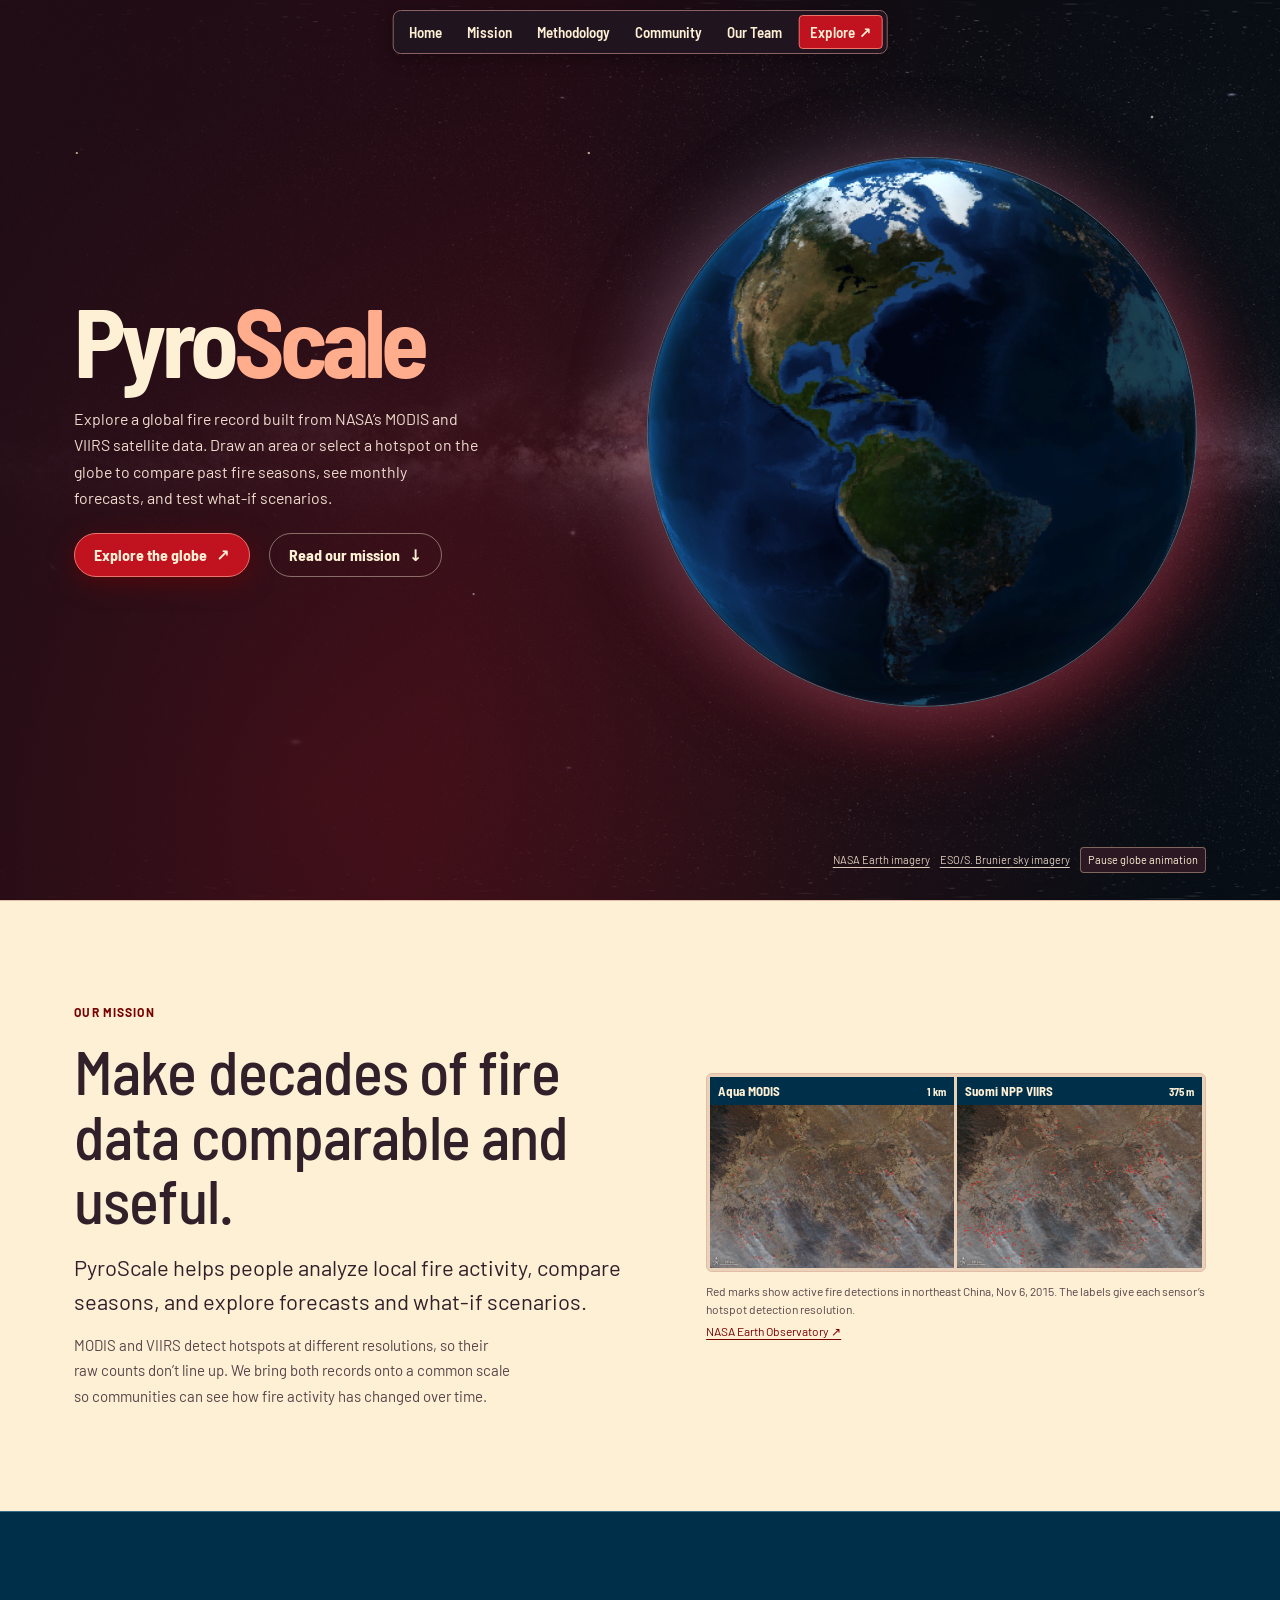
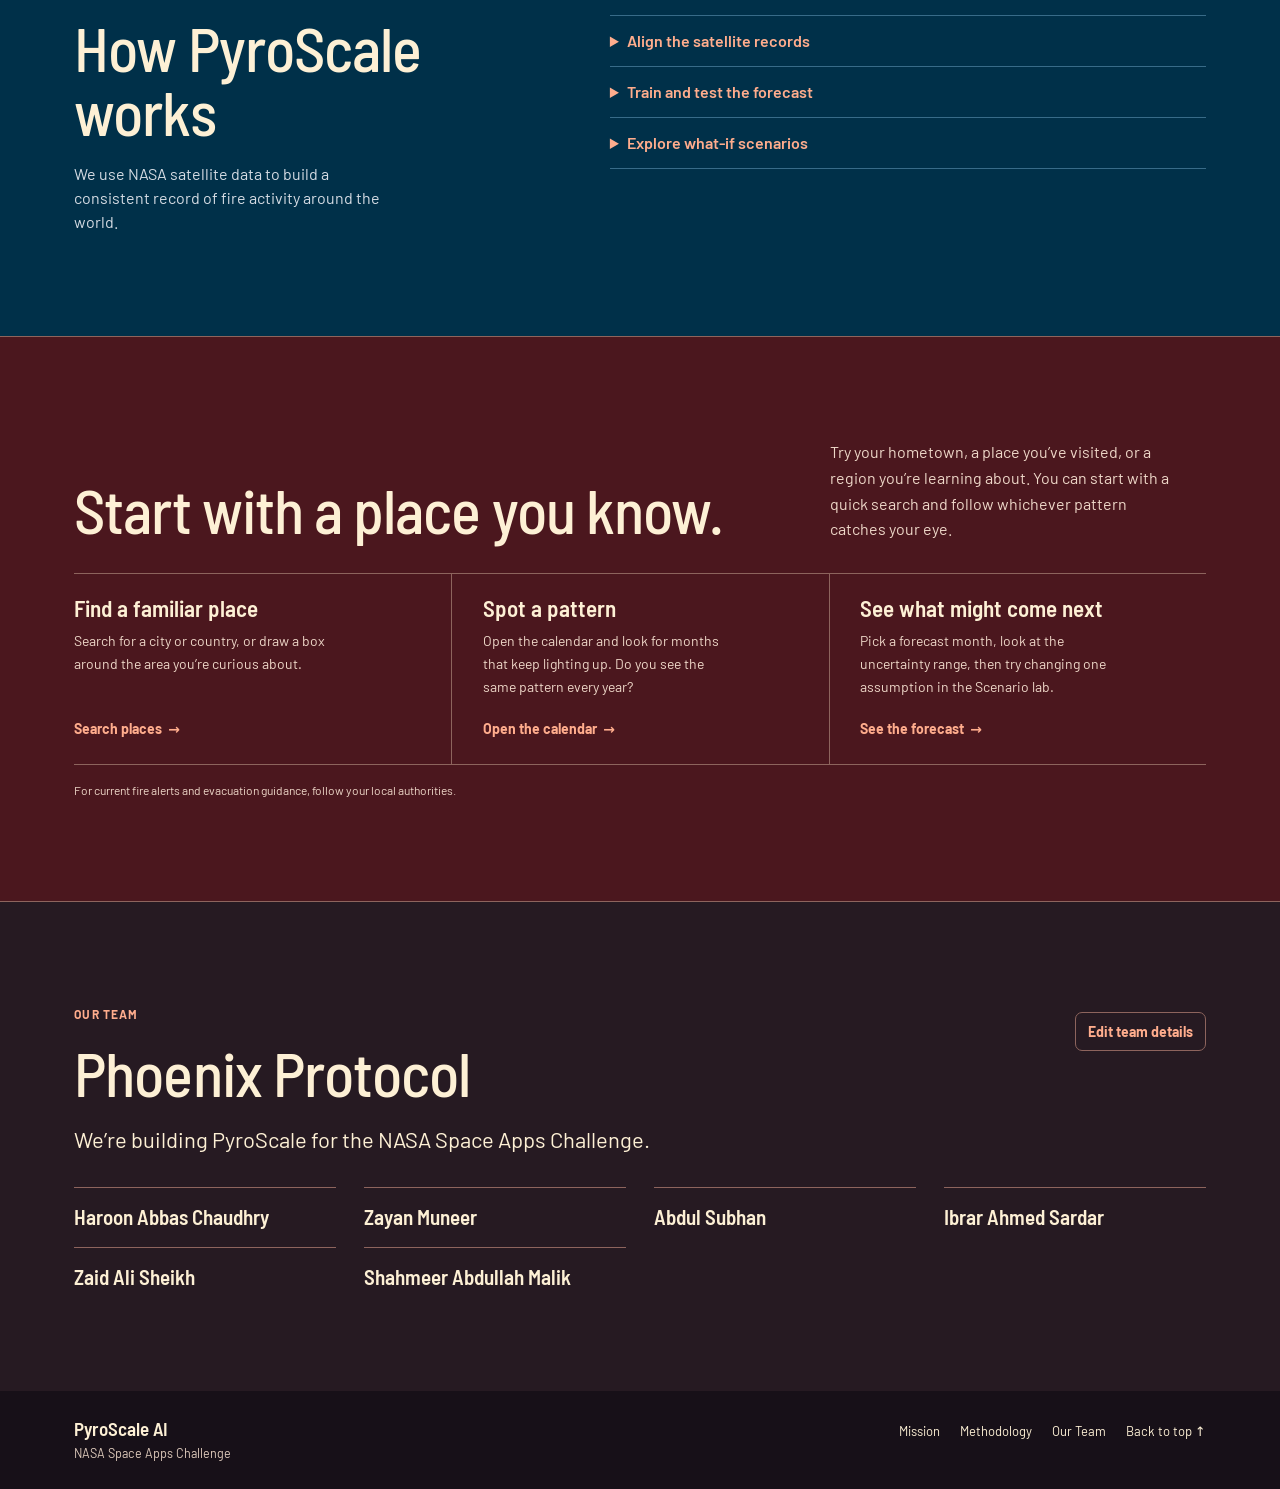
==== commit 91159e2c: "Final UI Changes" ====
--- a/index.html
+++ b/index.html
@@ -6,214 +6,19 @@
 <link rel="preconnect" href="https://fonts.gstatic.com" crossorigin>
 <link rel="preconnect" href="https://fonts.googleapis.com">
 <link href="https://fonts.googleapis.com/css2?family=Barlow:wght@400;500;600;700&family=Barlow+Semi+Condensed:wght@400;500;600;700&display=swap" rel="stylesheet">
-<style>
-*{box-sizing:border-box}
-:root{padding-top:env(safe-area-inset-top,0px);padding-bottom:env(safe-area-inset-bottom,0px)}
-html,body{margin:0}
-body{background:var(--bg);color:var(--ink);font:14px/1.5 "Public Sans",system-ui,-apple-system,"Segoe UI",sans-serif;font-variant-numeric:tabular-nums}
-header{background:var(--hd);color:#fff;padding:14px 24px;display:flex;justify-content:space-between;align-items:baseline;gap:12px;flex-wrap:wrap}
-h1{margin:0;font-size:19px;font-weight:700}
-header p{margin:0;font-size:13px;color:#aebbcc}
-.tag{font-size:12px;color:#aebbcc;border:1px solid #3a4c66;padding:3px 9px;border-radius:2px}
-.wrap{display:grid;grid-template-columns:340px minmax(0,1fr);gap:20px;padding:20px 24px;max-width:1520px;margin:auto}
-@media(max-width:980px){.wrap{grid-template-columns:1fr;padding:12px}}
-.pn{background:var(--sf);border:1px solid var(--ln);border-radius:2px;padding:14px 16px;margin-bottom:20px}
-h2{margin:0 0 10px;font-size:15px;font-weight:600}
-label,small{display:block;font-size:12.5px;color:var(--mut);margin-bottom:3px}
-select,input,button{font:inherit;color:var(--ink);background:var(--sf);border:1px solid var(--ln);border-radius:2px;padding:6px 8px;width:100%}
-button{cursor:pointer;width:auto;padding:7px 14px}
-button.p{background:var(--ac);border-color:var(--ac);color:var(--sf);font-weight:600}
-:focus-visible{outline:2px solid var(--ac);outline-offset:2px}
-.g2{display:grid;grid-template-columns:1fr 1fr;gap:10px;margin:10px 0}
-.seg{display:flex;border:1px solid var(--ln);border-radius:2px;overflow:hidden;margin-bottom:10px}
-.seg label{flex:1;margin:0;text-align:center;padding:6px 4px;cursor:pointer;color:var(--ink);position:relative}
-.seg label+label{border-left:1px solid var(--ln)}
-.seg input{position:absolute;opacity:0;width:0;padding:0;border:0}
-.seg label:has(input:checked){background:var(--ac);color:var(--sf);font-weight:600}
-.seg label:has(:focus-visible){outline:2px solid var(--ac);outline-offset:-3px}
-canvas{width:100%;aspect-ratio:360/140;display:block;border:1px solid var(--ln);cursor:crosshair;touch-action:none}
-.hint{font-size:12.5px;color:var(--mut);margin:6px 0 0}
-.kp{display:grid;grid-template-columns:repeat(4,1fr);border-top:2px solid var(--ink);border-bottom:1px solid var(--ln);margin-bottom:20px;background:var(--sf)}
-.kp div{padding:12px 16px}.kp div+div{border-left:1px solid var(--ln)}
-.kp b{display:block;font-size:24px;font-weight:600;line-height:1.2}.kp span{font-size:12.5px;color:var(--mut)}
-@media(max-width:720px){.kp{grid-template-columns:1fr 1fr}.kp div:nth-child(3){border-left:0}.kp div:nth-child(n+3){border-top:1px solid var(--ln)}}
-.hero svg{width:100%;display:block}
-.ch{display:grid;grid-template-columns:1fr 1fr;gap:20px}
-@media(max-width:720px){.ch{grid-template-columns:1fr}}
-svg text{fill:var(--mut);font:10px "Public Sans",sans-serif}
-.lg{display:flex;align-items:center;gap:8px;font-size:12.5px;color:var(--mut);margin-top:8px;flex-wrap:wrap}
-.lg i{width:220px;max-width:50%;height:10px;border-radius:1px;display:block}
-.note{font-size:12.5px;color:var(--mut);margin:0 0 8px}
-ul{margin:0;padding:0;list-style:none}
-li{display:flex;justify-content:space-between;gap:12px;padding:8px 0;border-top:1px solid var(--ln)}
-li b{font-weight:600}
-summary{cursor:pointer;font-weight:600}
-details p{margin:8px 0 0;max-width:75ch}
-#tip{position:fixed;pointer-events:none;background:var(--hd);color:#fff;font-size:12.5px;padding:6px 9px;border-radius:2px;display:none;z-index:9}
-dialog{border:1px solid var(--ln);background:var(--sf);color:var(--ink);border-radius:2px;width:min(640px,94vw);padding:16px}
-dialog::backdrop{background:rgba(10,17,27,.55)}
-textarea{width:100%;height:240px;font:12px/1.4 ui-monospace,Menlo,Consolas,monospace;background:var(--bg);color:var(--ink);border:1px solid var(--ln);padding:8px;margin:10px 0}
-.row{display:flex;gap:10px;justify-content:flex-end}
-[hidden]{display:none!important}
-.ck{display:flex;gap:8px;align-items:center;color:var(--ink);font-size:14px;margin:0 0 8px}.ck input{width:auto}
-.gl{padding:0;position:relative;overflow:hidden;background:#050b14}
-#gl{height:clamp(340px,50vh,520px)}#gl canvas{display:block;width:100%;height:100%;aspect-ratio:auto;border:0;touch-action:none}
-.ov{position:absolute;left:10px;padding:6px 10px;display:flex;gap:14px;align-items:center;flex-wrap:wrap;max-width:calc(100% - 20px)}
-.ov.top{top:10px}.ov.bot{bottom:10px}.ov i{width:140px;height:8px;display:block}
-.ovs{position:absolute;top:10px;left:10px;display:flex;flex-direction:column;gap:6px;align-items:flex-start;max-width:calc(100% - 20px)}.ovs .ov{position:static}
-.ov.info{left:auto;right:10px;top:10px;bottom:auto;width:290px;flex-direction:column;align-items:stretch;gap:8px;max-height:calc(100% - 70px);overflow:auto}
-@media(max-width:720px){.ov.info{left:10px;right:10px;width:auto;top:auto;bottom:56px;max-height:46%}}
-.warn{border-left:4px solid #c2410c}.rks{margin:0 0 8px;font-weight:600}.rctl{display:flex;gap:18px;align-items:flex-end;flex-wrap:wrap;margin:0 0 10px}.rctl select{width:auto}.rctl .ck{margin:0 0 6px}
-li button{padding:3px 10px;width:auto}li small{color:var(--mut)}
-:root{--hh:52px}body{overflow:hidden}
-header{position:fixed;top:0;left:0;right:0;z-index:6;height:var(--hh);padding:0 18px;flex-wrap:nowrap;align-items:center;background:rgba(9,16,27,.78);backdrop-filter:blur(10px);border-bottom:1px solid rgba(255,255,255,.08)}
-header p{white-space:nowrap;overflow:hidden;text-overflow:ellipsis;max-width:46vw}.hr{display:flex;gap:10px;align-items:center}
-header button{width:auto;background:transparent;color:#dbe4ef;border:1px solid #3a4c66;padding:4px 10px}
-@media(max-width:720px){header p{display:none}}
-.gl{position:fixed;inset:0;z-index:0;margin:0;border:0;border-radius:0}#gl{position:absolute;inset:0;height:100%}
-.ovs{top:calc(var(--hh) + 10px)}.ov.bot{bottom:calc(10px + env(safe-area-inset-bottom,0px))}
-#dr{position:fixed;top:var(--hh);right:0;bottom:0;width:min(500px,100vw);z-index:4;display:flex;flex-direction:column;background:var(--bg);background:color-mix(in srgb,var(--bg) 93%,transparent);backdrop-filter:blur(16px);border-left:1px solid var(--ln);transition:transform .28s ease}
-body.dc #dr{transform:translateX(105%)}
-#tabs{display:flex;border-bottom:1px solid var(--ln);flex:none}
-#tabs button{flex:1;width:auto;border:0;border-radius:0;background:none;padding:12px 4px;font-weight:600;color:var(--mut)}
-#tabs button.on{color:var(--ink);box-shadow:inset 0 -2px var(--ac)}
-.tp{flex:1;overflow:auto;padding:14px;padding-bottom:calc(14px + env(safe-area-inset-bottom,0px))}
-.wrap{display:block;padding:0;max-width:none;margin:0}
-#dr .ch{grid-template-columns:1fr}#dr .kp{grid-template-columns:1fr 1fr}#dr .kp div:nth-child(3){border-left:0}#dr .kp div:nth-child(n+3){border-top:1px solid var(--ln)}
-@media(max-width:720px){#dr{top:auto;height:58vh;width:100%;border-left:0;border-top:1px solid var(--ln)}body.dc #dr{transform:translateY(105%)}}
-.seg label:has(input:disabled){opacity:.45;cursor:not-allowed}
-table{width:100%;border-collapse:collapse;font-size:12.5px}th,td{padding:4px 6px;border-top:1px solid var(--ln);text-align:right}th:first-child,td:first-child{text-align:left}th{font-weight:600;color:var(--mut)}
-.sc{overflow:auto}.lv{margin-bottom:10px}.lv label{display:flex;justify-content:space-between;margin:0 0 2px}.lv input{padding:0}
-.chat{max-height:300px;overflow:auto;display:flex;flex-direction:column;gap:8px;margin-bottom:8px}
-.m{padding:8px 10px;border-radius:2px;white-space:pre-wrap;font-size:13.5px;max-width:95%}.m.u{background:var(--ac);color:var(--sf);align-self:flex-end}.m.a{background:var(--hat)}
-.chips{display:flex;flex-wrap:wrap;gap:6px;margin-bottom:8px}.chips button{padding:4px 9px;font-size:12.5px;text-align:left}
-#aiq{height:72px;font:14px/1.4 "Public Sans",system-ui,sans-serif;background:var(--sf);margin:0 0 8px}
-.lg2{margin-bottom:8px}.lg2>b{display:block;font-size:12.5px;color:var(--mut);margin-bottom:4px}
-.pres{list-style:none;margin:0;padding:0;max-height:240px;overflow:auto;border:1px solid var(--ln);border-top:0}.pres:empty{display:none}
-.pres li{padding:7px 10px;cursor:pointer;border-top:1px solid var(--ln)}.pres li:first-child{border-top:0}.pres li:hover{background:var(--hat)}.pres small{color:var(--mut)}
-.chips .chip{padding:4px 10px;border-radius:12px;background:var(--hat);border-color:var(--ln)}
-.ovs{width:max-content}input[type=range]{accent-color:var(--ac)}.ov .seg label,.ov button{white-space:nowrap}.ov .seg label{padding:6px 10px}
-@media(min-width:721px){body:not(.dc) .ovs{max-width:calc(100vw - 520px)}}
-h1{white-space:nowrap}.tag{white-space:nowrap;max-width:38vw;overflow:hidden;text-overflow:ellipsis}
-@media(max-width:720px){.ov{padding:4px 6px;gap:8px;font-size:12px}.ov .seg label{padding:5px 8px}h1{font-size:17px}}
-</style>
-<link rel="stylesheet" href="pyroscale-ui.css?v=map-refinement">
-<link rel="stylesheet" href="pyroscale-home.css?v=map-refinement">
-<link rel="stylesheet" href="pyroscale-map.css?v=map-refinement">
-</head><body class="landing dc">
-<div class="pn gl"><div id="gl" role="region" aria-label="Interactive 3D globe of hotspot activity"></div>
-<div class="map-ui" id="map-ui" data-style="satellite" hidden>
-  <div class="map-top">
-    <div class="map-filterbar">
-      <div class="map-place-search">
-        <label class="sr-only" for="map-query">Search cities or countries</label>
-        <input id="map-query" type="search" placeholder="Search cities or countries" autocomplete="off" aria-controls="map-results">
-        <ul id="map-results" hidden></ul>
-      </div>
-      <label class="sr-only" for="map-region">Region preset</label>
-      <select id="map-region"></select>
-      <div class="seg" role="group" aria-label="Map layer">
-        <label><input type="radio" name="vm" value="o" checked>Observed</label>
-        <label><input type="radio" name="vm" value="f">Forecast</label>
-        <label><input type="radio" name="vm" value="r">Risk</label>
-        <label><input type="radio" name="vm" value="x" id="vmx">Scenario</label>
-      </div>
-    </div>
-    <div class="ov map-sublayers" id="fxl" hidden>
-      <div class="seg" role="group" aria-label="Scenario layer">
-        <label><input type="radio" name="fx" value="s" checked>Scenario</label>
-        <label><input type="radio" name="fx" value="b">Baseline</label>
-        <label><input type="radio" name="fx" value="c">Change</label>
-      </div>
-      <div class="scenario-context">
-        <button id="edit-scenario" type="button" aria-controls="dr">Scenario settings <span aria-hidden="true">↗</span></button>
-        <p id="scenario-map-year" hidden></p>
-      </div>
-    </div>
-    <div class="ov" id="fcl" hidden></div>
-    <p id="map-style-status" class="map-notice" role="status"></p>
-    <div class="map-draw-row">
-      <button id="map-draw" class="draw-shortcut" type="button" aria-pressed="false" aria-describedby="map-draw-help">Draw area</button>
-      <span id="map-draw-help" class="sr-only">Draw a box on the globe to analyze hotspots in that area.</span>
-      <p id="draw-status" class="map-notice draw-notice" role="status" hidden>Drag on the globe to select an area, or tap to select a small box.</p>
-    </div>
-  </div>
-  <section class="map-overview" aria-labelledby="map-overview-title">
-    <div class="map-overview-meta">
-      <h2 id="map-overview-title">Global</h2>
-      <p id="map-overview-period"></p>
-    </div>
-    <div class="map-overview-total">
-      <strong id="map-overview-value">–</strong>
-      <p id="map-overview-measure"></p>
-    </div>
-    <div id="map-overview-chart"></div>
-  </section>
-  <div class="forecast-timeline" id="fkl" role="group" aria-label="Forecast timeline" hidden>
-    <button id="forecast-play" type="button" aria-label="Play forecast months" title="Play forecast months"><span aria-hidden="true">▶</span></button>
-    <div class="timeline-range">
-      <label for="fk">Forecast month</label><output id="fkv" for="fk"></output>
-      <input id="fk" type="range" min="1" max="24" value="1">
-      <span class="timeline-start" id="timeline-start" aria-hidden="true"></span>
-      <span class="timeline-end" id="timeline-end" aria-hidden="true"></span>
-    </div>
-  </div>
-  <div class="ov map-tools" aria-label="Globe controls">
-    <details class="map-style-menu">
-      <summary>Globe style</summary>
-      <div>
-        <fieldset>
-          <legend>Globe style</legend>
-          <label><input type="radio" name="basemap" value="satellite" checked><span><strong>Standard HD</strong><small>Natural-color Earth imagery</small></span></label>
-          <label><input type="radio" name="basemap" value="space"><span><strong>Space HD</strong><small>High-resolution Earth and the Milky Way</small></span></label>
-          <label><input type="radio" name="basemap" value="mono"><span><strong>Monochrome</strong><small>Country borders and colored hotspots</small></span></label>
-        </fieldset>
-      </div>
-    </details>
-    <button id="map-legend" type="button" aria-controls="lgd" aria-pressed="true">Legend</button>
-    <button id="map-export" type="button">Export data</button>
-    <button id="zoom-in" type="button" aria-label="Zoom in" title="Zoom in">+</button>
-    <button id="zoom-out" type="button" aria-label="Zoom out" title="Zoom out">−</button>
-    <button id="gr" type="button" aria-label="Reset globe view" title="Reset globe view">⌖</button>
-    <details class="map-settings">
-      <summary aria-label="Map settings" title="Map settings">⚙</summary>
-      <div>
-        <div class="seg" role="group" aria-label="Pointer mode">
-          <label><input type="radio" name="gm" value="r" checked>Rotate</label>
-          <label><input type="radio" name="gm" value="d">Draw area</label>
-        </div>
-        <label class="ck"><input type="checkbox" id="ga">Auto-rotate</label>
-        <label class="ck"><input type="checkbox" id="gn">Day and night</label>
-      </div>
-    </details>
-  </div>
-  <section class="ov bot" id="lgd" aria-labelledby="legend-title">
-    <h2 id="legend-title">Map legend</h2>
-    <div id="legend-content"></div>
-  </section>
-  <span class="demo-status" id="demo-status">Demonstration data</span>
-  <div class="map-credit">
-    <a id="map-earth-credit" href="https://science.nasa.gov/earth/earth-observatory/the-blue-marble-true-color-global-imagery-at-1km-resolution/" target="_blank" rel="noopener">NASA Earth Observatory</a>
-    <a id="map-border-credit" href="https://www.naturalearthdata.com/" target="_blank" rel="noopener">Natural Earth</a>
-    <a id="map-space-credit" href="https://www.eso.org/public/images/eso0932a/" target="_blank" rel="noopener" hidden>ESO/S. Brunier <span>(resized and tinted)</span></a>
-  </div>
-</div></div>
-
-<header class="site-header">
-  <button class="brand" id="home" type="button" aria-label="PyroScale-AI home"><span class="brand-mark" aria-hidden="true"></span><span>PyroScale</span><span class="brand-ai">AI</span></button>
-  <span class="event-name">NASA Space Apps Challenge project</span>
-  <div class="hr">
-    <nav class="home-nav" aria-label="Homepage">
-      <a href="#mission">Our mission</a>
-      <a href="#team">Our team</a>
-    </nav>
-    <button class="header-action" id="head-forecast" type="button">Forecast &amp; model</button>
-    <button class="header-action" id="head-explore" type="button">Explore globe <span aria-hidden="true">↗</span></button>
-    <button class="header-action" id="dt" type="button" aria-controls="dr" aria-expanded="false" hidden><span class="analysis-icon" aria-hidden="true"></span><span>Analysis</span></button>
-  </div>
-</header>
-
+<link rel="stylesheet" href="pyroscale-base.css">
+<link rel="stylesheet" href="pyroscale-ui.css?v=landing-refresh">
+<link rel="stylesheet" href="pyroscale-home.css?v=section-reveal">
+</head><body class="landing">
 <main id="landing" class="landing-screen">
+  <nav class="landing-nav" aria-label="Page sections">
+    <a href="#hero-stage">Home</a>
+    <a href="#mission">Mission</a>
+    <a href="#science">Methodology</a>
+    <a href="#community">Community</a>
+    <a href="#team">Our Team</a>
+    <a class="nav-explore" href="explore.html">Explore <span aria-hidden="true">↗</span></a>
+  </nav>
   <section class="hero-stage" id="hero-stage" aria-labelledby="hero-title">
     <div class="hero-earth" aria-hidden="true">
       <img src="assets/earth-landing-fallback.jpg" width="960" height="960" alt="" decoding="async" fetchpriority="high">
@@ -221,20 +26,14 @@
     </div>
     <div class="home-width hero-layout">
       <div class="intro">
-        <span class="mobile-event">NASA Space Apps Challenge</span>
-        <h1 id="hero-title" tabindex="-1">Understand your <em>fire season.</em></h1>
-        <p>See more than two decades of fire activity from NASA satellites. Compare past seasons and explore what monthly forecasts suggest for the places you care about.</p>
+        <h1 id="hero-title" tabindex="-1"><span>Pyro</span><span>Scale</span></h1>
+        <p>Explore a global fire record built from NASA’s MODIS and VIIRS satellite data. Draw an area or select a hotspot on the globe to compare past fire seasons, see monthly forecasts, and test what-if scenarios.</p>
         <div class="intro-actions">
-          <button class="launch" id="launch" type="button">Explore the globe <span aria-hidden="true">↗</span></button>
+          <a class="launch" id="launch" href="explore.html">Explore the globe <span aria-hidden="true">↗</span></a>
           <a class="intro-link" href="#mission">Read our mission <span aria-hidden="true">↓</span></a>
         </div>
       </div>
       <div class="hero-bottom">
-        <dl class="mission-stats">
-          <div><dt>Observation record</dt><dd id="hero-period">Demo data</dd></div>
-          <div><dt>Forecast horizon</dt><dd>Up to 24 months</dd></div>
-          <div><dt>Satellite instruments</dt><dd>MODIS + VIIRS</dd></div>
-        </dl>
         <div class="landing-credit">
           <a href="https://science.nasa.gov/earth/earth-observatory/the-blue-marble-true-color-global-imagery-at-1km-resolution/" target="_blank" rel="noopener">NASA Earth imagery</a>
           <a href="https://www.eso.org/public/images/eso0932a/" target="_blank" rel="noopener">ESO/S. Brunier sky imagery</a>
@@ -248,9 +47,9 @@
     <div class="home-width mission-layout">
       <div class="mission-copy">
         <p class="section-label">Our mission</p>
-        <h2 id="mission-title">Make decades of fire data useful to communities.</h2>
-        <p class="section-lede" id="mission-statement">Our mission is to help people understand how fire activity has changed in the places they care about and what the coming months could look like.</p>
-        <p>PyroScale-AI brings NASA satellite observations into one comparable record. Residents, educators, and local groups can explore their region’s fire seasons, see what the model projects, and check how much uncertainty comes with those projections.</p>
+        <h2 id="mission-title">Make decades of fire data comparable and useful.</h2>
+        <p class="section-lede" id="mission-statement">PyroScale helps people analyze local fire activity, compare seasons, and explore forecasts and what-if scenarios.</p>
+        <p>MODIS and VIIRS detect hotspots at different resolutions, so their raw counts don’t line up. We bring both records onto a common scale so communities can see how fire activity has changed over time.</p>
       </div>
       <figure class="mission-image">
         <div class="sensor-images">
@@ -265,36 +64,36 @@
   <section class="science-section home-section" id="science" aria-labelledby="science-title">
     <div class="home-width science-layout">
       <div>
-        <h2 id="science-title">How the data works.</h2>
-        <p>Explore where the records come from, how the forecast is evaluated, and what the globe can tell you about a place.</p>
+        <h2 id="science-title">How PyroScale works</h2>
+        <p>We use NASA satellite data to build a consistent record of fire activity around the world.</p>
       </div>
       <div class="science-details">
         <details>
-          <summary>One record across two satellite sensors</summary>
-          <p>NASA FIRMS observations from MODIS and VIIRS are grouped by month in 3° grid cells. The harmonization approach uses the sensors’ overlap after 2012 to estimate what VIIRS would have counted in the MODIS-only years, 2001–2011.</p>
+          <summary>Align the satellite records</summary>
+          <p>VIIRS can detect smaller hotspots than MODIS. We group NASA FIRMS detections by month in 3° cells and use the sensors’ overlap to estimate VIIRS-equivalent counts for 2001–2011.</p>
         </details>
         <details>
-          <summary>Monthly forecasts with a seasonal benchmark</summary>
-          <p>A LightGBM model estimates monthly hotspot counts up to 24 months ahead using location, time of year, and past activity. The forecast panel shows uncertainty ranges and compares holdout performance with a seasonal median.</p>
+          <summary>Train and test the forecast</summary>
+          <p>A LightGBM model trained on years of harmonized data estimates monthly hotspot counts 1–24 months ahead. We show uncertainty ranges and compare the model with a seasonal median on data withheld from training.</p>
         </details>
         <details>
-          <summary>Regional context and what-if scenarios</summary>
-          <p>Search for a city or country to find the surrounding grid cells. Explore weather and drought context, or use the scenario tool to see how assumptions about warming, rainfall, and land management change projected activity.</p>
+          <summary>Explore what-if scenarios</summary>
+          <p>Draw a region or find a place on the globe. Change warming, rainfall, ignitions, or fuel management and compare the result with a baseline that uses recent trends and the forecast where it performs well.</p>
         </details>
       </div>
     </div>
   </section>
 
-  <section class="community-section home-section" aria-labelledby="community-title">
+  <section class="community-section home-section" id="community" aria-labelledby="community-title">
     <div class="home-width">
       <div class="community-heading">
         <h2 id="community-title">Start with a place you know.</h2>
-        <p>Look up a region near home, compare its fire seasons, or explore the outlook with your class or community group.</p>
+        <p>Try your hometown, a place you’ve visited, or a region you’re learning about. You can start with a quick search and follow whichever pattern catches your eye.</p>
       </div>
       <div class="community-paths">
-        <div><h3>Find your region</h3><p>Search for a city or country and see the satellite record for the surrounding area.</p><button type="button" id="home-places">Search places <span aria-hidden="true">→</span></button></div>
-        <div><h3>Compare fire seasons</h3><p>Use the activity calendar to see which months are usually busiest and how that varies from year to year.</p><button type="button" id="home-calendar">Open the calendar <span aria-hidden="true">→</span></button></div>
-        <div><h3>Look ahead</h3><p>Explore projected monthly hotspot counts and see how the model performed against the seasonal baseline.</p><button type="button" id="forecast-link">See the forecast <span aria-hidden="true">→</span></button></div>
+        <div><h3>Find a familiar place</h3><p>Search for a city or country, or draw a box around the area you’re curious about.</p><a href="explore.html?view=places">Search places <span aria-hidden="true">→</span></a></div>
+        <div><h3>Spot a pattern</h3><p>Open the calendar and look for months that keep lighting up. Do you see the same pattern every year?</p><a href="explore.html?view=calendar">Open the calendar <span aria-hidden="true">→</span></a></div>
+        <div><h3>See what might come next</h3><p>Pick a forecast month, look at the uncertainty range, then try changing one assumption in the Scenario lab.</p><a href="explore.html?view=forecast">See the forecast <span aria-hidden="true">→</span></a></div>
       </div>
       <p class="community-note">For current fire alerts and evacuation guidance, follow your local authorities.</p>
     </div>
@@ -305,45 +104,35 @@
       <div class="team-heading">
         <div>
           <p class="section-label">Our team</p>
-          <h2 id="team-title">The people behind PyroScale.</h2>
+          <h2 id="team-title">Phoenix Protocol</h2>
           <p class="section-lede" id="team-intro">We’re building PyroScale for the NASA Space Apps Challenge.</p>
         </div>
         <button type="button" class="team-edit" id="edit-team">Edit team details</button>
       </div>
-      <ul id="team-members" class="team-members"></ul>
-      <p class="team-empty" id="team-empty">Team profiles will appear here.</p>
+      <ul id="team-members" class="team-members">
+        <li><h3>Haroon Abbas Chaudhry</h3></li>
+        <li><h3>Zayan Muneer</h3></li>
+        <li><h3>Abdul Subhan</h3></li>
+        <li><h3>Ibrar Ahmed Sardar</h3></li>
+        <li><h3>Zaid Ali Sheikh</h3></li>
+        <li><h3>Shahmeer Abdullah Malik</h3></li>
+      </ul>
+      <p class="team-empty" id="team-empty" hidden>Team profiles will appear here.</p>
     </div>
   </section>
 
-  <footer class="home-footer">
+  <footer class="home-footer" id="site-footer">
     <div class="home-width">
-      <span><strong>PyroScale AI</strong><small>NASA Space Apps Challenge project</small></span>
-      <nav aria-label="Footer"><a href="#mission">Our mission</a><a href="#team">Our team</a><a href="#hero-stage">Back to top ↑</a></nav>
+      <span><strong>PyroScale AI</strong><small>NASA Space Apps Challenge</small></span>
+      <nav aria-label="Footer"><a href="#mission">Mission</a><a href="#science">Methodology</a><a href="#team">Our Team</a><a href="#hero-stage">Back to top ↑</a></nav>
     </div>
   </footer>
 </main>
 
-<dialog id="globe-picker" aria-labelledby="globe-picker-title">
-  <form method="dialog">
-    <h2 id="globe-picker-title">Choose your globe view</h2>
-    <p>You can change this later using Globe style on the map.</p>
-    <fieldset class="globe-choices">
-      <legend class="sr-only">Globe view</legend>
-      <label><input type="radio" name="launch-style" value="satellite" checked autofocus><span class="globe-option globe-standard"><strong>Standard HD</strong><small>Natural-color Earth · Default</small></span></label>
-      <label><input type="radio" name="launch-style" value="space"><span class="globe-option globe-space"><strong>Space HD</strong><small>Natural-color Earth with the Milky Way</small></span></label>
-      <label><input type="radio" name="launch-style" value="mono"><span class="globe-option globe-mono"><strong>Monochrome</strong><small>Grayscale Earth and colored hotspots</small></span></label>
-    </fieldset>
-    <div class="picker-actions">
-      <button type="button" id="cancel-globe">Back</button>
-      <button class="p" type="submit">Open globe <span aria-hidden="true">↗</span></button>
-    </div>
-  </form>
-</dialog>
-
 <dialog id="team-editor" class="team-editor" aria-labelledby="team-editor-title">
   <form id="team-form">
     <h2 id="team-editor-title">Edit team details</h2>
-    <p class="note">Save a draft in this browser. Download the team file to share the profile with the site’s maintainers.</p>
+    <p class="note">Save a draft in this browser to preview it. The shared roster appears when you reload the page. Download the team file to share your changes with the site’s maintainers.</p>
     <label for="team-name">Team name</label>
     <input id="team-name" maxlength="80" placeholder="Your Space Apps team name">
     <label for="team-description">Team introduction</label>
@@ -365,774 +154,6 @@
   </fieldset>
 </template>
 
-<aside id="dr" aria-label="Fire activity analysis" inert>
-  <div class="panel-heading"><div><h2 id="panel-title">Area analysis</h2><p id="panel-region">Global</p></div><button id="close-panel" type="button" aria-label="Close analysis">×</button></div>
-  <nav id="tabs" aria-label="Analysis sections">
-    <button type="button" data-t="x" class="on" aria-current="true">Explore</button>
-    <button type="button" data-t="m">Forecast</button>
-    <button type="button" data-t="c">Places</button>
-    <button type="button" data-t="p">Point</button>
-    <button type="button" data-t="d">Data Lab</button>
-    <button type="button" data-t="f">Scenario</button>
-  </nav>
-  <div class="tp" data-t="x"><div class="wrap">
-<div>
-<div class="pn"><h2>Area of interest</h2>
-<div class="area-shortcut">
-  <button id="panel-draw" class="draw-shortcut" type="button" aria-pressed="false" aria-describedby="panel-draw-help">Draw area</button>
-  <p id="panel-draw-help">Drag a box on the globe to analyze that area, or tap the globe for a small box. Charts update when you finish.</p>
-</div>
-<label for="pre">Region</label><select id="pre"></select>
-<div class="g2">
-<div><label for="n">North latitude</label><input id="n" type="number" step="0.5"></div>
-<div><label for="s">South latitude</label><input id="s" type="number" step="0.5"></div>
-<div><label for="w">West longitude</label><input id="w" type="number" step="0.5"></div>
-<div><label for="e">East longitude</label><input id="e" type="number" step="0.5"></div></div>
-<p class="hint">You can also pick a region or type coordinates.</p></div>
-<div class="pn"><h2>Period and view</h2>
-<div class="g2"><div><label for="f">From</label><input id="f" type="month" value="2001-01" min="2001-01" max="2026-10"></div>
-<div><label for="t">To</label><input id="t" type="month" value="2026-10" min="2001-01" max="2026-10"></div></div>
-<label for="cy">Compare year in seasonal chart</label><select id="cy" style="margin-bottom:10px"></select>
-<small>Hotspot record</small>
-<div class="seg"><label><input type="radio" name="dm" value="h" checked>Harmonized</label><label><input type="radio" name="dm" value="r">Raw sensor</label></div>
-<small>Calendar shows</small>
-<div class="seg"><label><input type="radio" name="cm" value="c" checked>Hotspot count</label><label><input type="radio" name="cm" value="a">Anomaly</label></div>
-<label for="ld">Load your JSON files: the data file, the forecast file, or both together</label><input id="ld" type="file" accept=".json,application/json" multiple style="margin-bottom:10px"><button class="p" id="ex">Export data</button></div>
-<div class="pn"><h2>Context layers</h2>
-<label class="ck"><input type="checkbox" id="lw">Weather and drought (ERA5)</label>
-<label class="ck"><input type="checkbox" id="lx">Wind and air quality now</label>
-<p class="hint">Off by default and fetched only when switched on. They call Open-Meteo, so they need a self-hosted copy of the page.</p></div>
-</div>
-<div>
-
-<div class="pn warn"><h2>Elevated hotspot activity</h2><p class="rks" id="rks">Loading forecast...</p>
-<div class="rctl"><label for="rs">Sensitivity<select id="rs"><option value="c">Cautious, 80th percentile</option><option value="s" selected>Standard, 90th percentile</option><option value="t">Strict, 95th percentile</option></select></label><label class="ck"><input type="checkbox" id="rkm">Only my selected area</label></div>
-<ul id="rkl"></ul>
-<p class="note" style="margin:8px 0 0">The risk layer flags cells with at least 20 projected hotspots that exceed their historical range for the same calendar month. Use local fire authorities for operational alerts.</p></div>
-<div class="kp" id="kp"></div>
-<div class="pn hero"><h2 id="ct" tabindex="-1">Burning activity calendar</h2><p class="note" id="cn"></p><div id="cal"></div><div class="lg" id="lg"></div></div>
-<div class="ch">
-<div class="pn"><h2>Seasonal profile</h2><p class="note" id="sn"></p><div id="sc"></div></div>
-<div class="pn"><h2>Annual totals by record</h2><p class="note">Raw counts step up when VIIRS replaces MODIS in 2012. Harmonized counts do not.</p><div id="an"></div></div></div>
-<div class="pn"><h2>Anomaly alerts</h2><p class="note">Months in the last 12 of the selected period that exceed 150% of the full-record median.</p><ul id="al" aria-live="polite"></ul></div>
-<div class="pn" id="wx" hidden><h2>Weather and drought context</h2><p class="note" id="wn"></p><div id="wc"></div><p class="note" id="wk" style="margin:8px 0 0"></p></div>
-<div class="pn" id="wd" hidden><h2>Wind and air quality</h2><p id="wdt" style="margin:0">Loading...</p></div>
-<details class="pn"><summary>Method and data notes</summary>
-<p>MODIS (1 km) and VIIRS (375 m) detections from NASA FIRMS are gridded to monthly counts. The harmonization stage standardizes Fire Radiative Power, corrects scan-angle distortion and diurnal overpass differences, and back-casts VIIRS-equivalent counts for 2001 to 2011, so the sensor of origin no longer drives the signal.</p>
-<p>The baseline is the median of each calendar month across the full record. Anomaly is the percentage difference from that median. Color ramps are colorblind-safe: a light-to-dark sequential ramp for counts and blue-to-orange for anomalies.</p>
-<p>Until real data loads, the page shows a synthetic dataset for demonstration. Hosted with pyroscale_data.json beside it, the page loads that file every time it opens, so the observation record reflects the data bundled with the app. The loader in the Period and view panel is a manual alternative.</p></details>
-</div></div></div>
-<div class="tp" data-t="m" hidden>
-  <section class="pn forecast-card">
-    <h2>Monthly hotspot outlook</h2>
-    <p class="note" id="on"></p>
-    <div id="oc"></div>
-    <div id="forecast-key" class="forecast-key" hidden><span>Observed</span><span>Forecast</span><span>Seasonal median</span></div>
-    <p class="note" id="ok"></p>
-  </section>
-  <section class="pn model-card">
-    <h2>Model &amp; validation</h2>
-    <div class="model-source"><span id="tf" role="status">Forecast: statistical baseline</span><span id="tg">Demonstration data</span></div>
-    <p class="note" id="model-summary"></p>
-    <p id="model-result" hidden></p>
-    <dl class="model-skill" id="model-skill" hidden></dl>
-    <p class="note" id="model-window"></p>
-  </section>
-  <section class="pn">
-    <h2>Reading the map</h2>
-    <p class="note">Each glow represents a grid cell roughly 3° across. The map shows monthly fire activity. Individual ignition locations and fire perimeters are outside its resolution.</p>
-    <p class="note">Forecasts estimate hotspot counts. The risk layer compares those counts with the seasonal record for each cell.</p>
-  </section>
-</div>
-<div class="tp" data-t="c" hidden>
-<div class="pn"><h2>Countries and cities</h2>
-<p class="note">Pick any countries and cities, as many as you like. The globe, calendar, risk warning, Data Lab and Future tab then show only those places.</p>
-<input id="pq" type="search" placeholder="Search any country or city" autocomplete="off" aria-label="Search countries and cities">
-<ul id="pr" class="pres"></ul>
-<div class="chips" id="pch" style="margin-top:10px"></div>
-<div class="g2"><div><label for="prr">A city includes cells within</label><select id="prr"><option value="0">the cell containing it</option><option value="100">100 km</option><option value="250" selected>250 km</option><option value="500">500 km</option></select></div><div><label>&nbsp;</label><button id="pcl">Clear selection</button></div></div>
-<p class="note" id="pnt"></p>
-<label for="pfl">City list file, from add_places.py (pyroscale_places.json)</label><input id="pfl" type="file" accept=".json,application/json"><p class="note" id="pfm" style="margin:6px 0 0"></p></div>
-<div id="pcards"></div>
-</div>
-<div class="tp" data-t="p" hidden><div class="pn" id="ci"><p class="note" style="margin:0">Select a hotspot on the globe to see its activity and forecast.</p></div></div>
-<div class="tp" data-t="d" hidden>
-<div class="pn"><h2>Datasets</h2><p class="note">Tick as many datasets as you like. They are compared across the grid cells in your scope.</p>
-<div class="rctl"><button id="dla">Select all</button><button id="dln">Clear</button><label class="ck"><input type="checkbox" id="dlw">Whole world, not just my area</label></div>
-<div id="dll"></div>
-<label for="dlf" style="margin-top:10px">Add your own datasets: CSV files with lat, lon and numeric columns</label><input id="dlf" type="file" accept=".csv,text/csv" multiple><p class="note" id="dlm" style="margin:6px 0 0"></p></div>
-<div class="pn"><h2>Analysis</h2><div id="dls"></div><div id="dlc"></div>
-<h2 style="margin-top:14px">Compare two datasets</h2><div class="g2"><div><label for="dx1">X axis</label><select id="dx1"></select></div><div><label for="dy1">Y axis</label><select id="dy1"></select></div></div><div id="dsc"></div>
-<h2 style="margin-top:14px">Top cells</h2><label for="dtp">Ranked by</label><select id="dtp"></select><ul id="dtl"></ul></div>
-<div class="pn"><h2>Ask the analyst</h2><p class="note" id="aim">Checking whether Claude is available...</p><div class="chat" id="aic"></div><div class="chips" id="aip"></div><textarea id="aiq" placeholder="Ask about the selected datasets, an area, risk, or a what-if scenario" aria-label="Question for the analyst"></textarea><div class="row"><button id="aix" hidden>Stop</button><button class="p" id="ais">Ask</button></div></div>
-</div>
-<div class="tp" data-t="f" hidden>
-<div class="pn"><h2>Scenario lab</h2>
-<p class="note">Explore how warming, rainfall, ignitions, and fuel management could affect fire activity under editable assumptions. The scenario uses recent activity and trends where the model lacks a forecasting advantage.</p>
-<div class="lv"><label for="l1">Warming by the chosen year <b id="v1">+0 °C</b></label><input type="range" id="l1" min="0" max="4" step="0.5" value="0"></div>
-<div class="lv"><label for="l2">Rainfall change <b id="v2">0%</b></label><input type="range" id="l2" min="-30" max="30" step="5" value="0"></div>
-<div class="lv"><label for="l3">Human burning and ignitions <b id="v3">0%</b></label><input type="range" id="l3" min="-80" max="50" step="5" value="0"></div>
-<div class="lv"><label for="l4">Fuel management and suppression <b id="v4">0%</b></label><input type="range" id="l4" min="0" max="50" step="5" value="0"></div>
-<div class="lv"><label for="l5">Target year <b id="v5">2040</b></label><input type="range" id="l5" min="2027" max="2060" step="1" value="2040" aria-describedby="scenario-year-help"><p class="note" id="scenario-year-help">2040 is the default horizon for this what-if scenario. Change the target year, then run the scenario to compare it with the baseline.</p></div>
-<label class="ck"><input type="checkbox" id="lsw">Apply to the whole world, not just my selected area</label>
-<details><summary>Assumptions</summary><div class="g2"><div><label for="a1">Change in fire activity per +1 °C (%)</label><input id="a1" type="number" value="15" step="1"></div><div><label for="a2">Change per 10% less rainfall (%)</label><input id="a2" type="number" value="8" step="1"></div></div><p class="note">These are placeholders for illustration, not measured values. Replace them with figures from studies you trust. Where the ML forecast has no edge over the seasonal pattern, the current path falls back to each cell’s last five full years, extended by its own 10-year trend.</p></details>
-<div class="row" style="justify-content:flex-start;margin-top:10px"><button class="p" id="sr">Run scenario</button><button id="sx">Reset</button></div>
-<p class="note" style="margin:8px 0 0">Run with the default values to see the baseline path. Adjust a lever to compare a scenario.</p></div>
-<div class="pn" id="so" hidden><h2>Result</h2><p id="sot"></p><div id="soc"></div>
-<label for="sy">Move through time <b id="syl"></b></label><div class="row" style="justify-content:flex-start;align-items:center"><button id="sp">Play</button><input type="range" id="sy" min="0" max="100" value="100"></div>
-<h2 style="margin-top:12px">Biggest changes</h2><ul id="sol"></ul></div>
-</div></aside>
-<div id="tip" aria-hidden="true"></div>
-<dialog id="dx" aria-labelledby="export-title"><h2 id="export-title">Export fire activity data</h2><p class="note" id="export-scope"></p>
-<label for="export-data">Data</label>
-<select id="export-data"><option value="map">Current map layer by grid cell</option><option value="history">Observed monthly totals</option><option value="grid">Observed totals by grid cell</option></select>
-<label for="fx">Format</label>
-<select id="fx"><option value="csv">CSV spreadsheet</option><option value="geojson">GeoJSON map data</option></select>
-<textarea id="ta" readonly aria-label="Export preview"></textarea>
-<p class="note" id="export-status" role="status"></p>
-<div class="row"><button id="cp">Copy</button><button id="dl">Download</button><button class="p" id="cl">Close</button></div></dialog>
-<script src="assets/vendor/three-r128/three.min.js"></script>
-<script src="assets/vendor/three-r128/OrbitControls.js"></script>
-<script src="pyroscale-globe.js?v=graphics-2"></script>
-<script src="pyroscale-export.js"></script>
-<script src="pyroscale-map.js?v=map-refinement"></script>
-<script src="pyroscale-team.js" defer></script>
-<script>
-const $=id=>document.getElementById(id),MN="Jan Feb Mar Apr May Jun Jul Aug Sep Oct Nov Dec".split(" ");
-const Y0=2001,Y1=2026,NY=Y1-Y0+1,MOD=132;let LAST=(Y1-Y0)*12+9;
-const fmt=n=>n>=1e6?(n/1e6).toFixed(1)+"M":n>=1e4?Math.round(n/1e3)+"k":n>=1e3?(n/1e3).toFixed(1)+"k":Math.round(n)+"";
-const hex=s=>[1,3,5].map(i=>parseInt(s.substr(i,2),16));
-const RC=["#fcfdbf","#fed395","#fc9f6e","#f1605d","#c43c75","#8c2981","#51127c","#1b0c41"],DV=["#2c7bb6","#abd9e9","#f7f7f7","#fdae61","#c2410c"];
-function ramp(c,t){t=Math.max(0,Math.min(1,t));const k=t*(c.length-1),i=Math.min(c.length-2,k|0),f=k-i,a=hex(c[i]),b=hex(c[i+1]);return"rgb("+a.map((x,j)=>Math.round(x+(b[j]-x)*f))+")"}
-function rng(a){return()=>{a|=0;a=a+0x6D2B79F5|0;let t=Math.imul(a^a>>>15,1|a);t=t+Math.imul(t^t>>>7,61|t)^t;return((t^t>>>14)>>>0)/4294967296}}
-const hh=i=>{const x=Math.sin(i*12.9898)*43758.5453;return x-Math.floor(x)};
-const RG=[[-58,-10,14,8,9,420,.01,{2005:1.8,2007:1.5,2010:1.9,2019:1.5,2024:2}],[-47,-15,6,7,8,380,.01,{2010:1.4,2017:1.4,2020:1.5}],[-62,-28,8,8,9,160,.01,{2008:1.7,2020:1.8,2022:1.6}],[18,9,28,6,1,520,-.012,{}],[24,-13,14,6,8,470,-.012,{}],[132,-15,14,5,10,260,.005,{2019:1.4}],[148,-34,7,5,1,60,.005,{2003:2.5,2009:3,2013:2,2020:6}],[110,58,25,6,7,200,.015,{2003:2,2012:1.8,2019:2.2,2021:2.5}],[-120,40,8,8,8,90,.02,{2018:2,2020:2.6,2021:2.2}],[15,40,20,4,7,45,0,{2007:2,2017:2.1,2021:2.3,2023:2}],[102,18,8,6,3,300,.005,{2007:1.4,2010:1.3,2016:1.5,2019:1.4}],[76,28,6,3,10.5,150,.01,{}],[-105,57,22,5,7,130,.02,{2014:2.2,2016:2,2021:1.7,2023:5}],[112,-3,12,4,9,200,0,{2006:3,2009:1.8,2015:4,2019:2.2,2023:2.6}]];
-const cm=new Map(),rn=rng(7),CCR=["BR","BR","AR",null,null,"AU","AU","RU","US",null,"TH","IN","CA","ID"];
-RG.forEach(([lo,la,rx,ry,pk,amp,tr,an],ri)=>{for(let x=lo-rx;x<=lo+rx;x+=3)for(let y=la-ry;y<=la+ry;y+=3){const d=((x-lo)/rx)**2+((y-la)/ry)**2;if(d>1||y>78||y<-58)continue;
-const w=Math.exp(-2.2*d)*(.6+.8*rn()),k=x+","+y;let c=cm.get(k);if(!c){c={lon:x,lat:y,cc:CCR[ri]?{[CCR[ri]]:1}:null,v:new Float32Array(NY*12)};cm.set(k,c)}
-for(let yr=0;yr<NY;yr++)for(let m=0;m<12;m++){let dm=Math.abs(m+1-pk);dm=Math.min(dm,12-dm);c.v[yr*12+m]+=amp*w*(Math.exp(-dm*dm/3.92)+.04)*(1+tr*yr)*(an[Y0+yr]||1)*(.75+.5*rn())}}});
-let cells=[...cm.values()],real=false;
-const inb=(c,b)=>c.lat>=b[0]&&c.lat<=b[1]&&c.lon>=b[2]&&c.lon<=b[3]&&(!FOC||FOC(c));
-function agg(b){const L=new Float64Array(NY*12),Q=new Float64Array(NY*12),H=[],R=[];for(const c of cells)if(inb(c,b))for(let i=0;i<L.length;i++){L[i]+=c.v[i];if(real)Q[i]+=c.r[i]}
-for(let i=0;i<L.length;i++){if(i>LAST){H[i]=R[i]=NaN;continue}const m=i<MOD;R[i]=real?Q[i]:Math.round(L[i]*(m?.27:1));H[i]=real?L[i]:Math.round(L[i]*(m?1+.1*(hh(i)-.5):1))}return{H,R}}
-const PRE=[["Custom area",null],["Global",[-90,90,-180,180]],["Amazon arc",[-20,0,-72,-45]],["Southern Africa",[-20,-5,12,38]],["Southeast Australia",[-40,-28,140,154]],["Siberia",[50,66,85,140]],["California and western US",[32,48,-125,-110]],["Mediterranean",[34,46,-5,35]],["Indo-Gangetic Plain",[24,33,70,88]],["Pampas and Gran Chaco",[-38,-22,-68,-55]],["Indonesia",[-8,2,100,125]]];
-const LAND=[[[-168,66],[-141,70],[-95,72],[-80,70],[-62,60],[-53,47],[-66,44],[-76,35],[-81,30],[-80,25],[-90,29],[-97,26],[-105,22],[-95,16],[-83,9],[-92,15],[-105,20],[-112,29],[-118,33],[-124,40],[-125,49],[-135,58],[-150,60],[-165,60]],[[-80,8],[-62,10],[-50,0],[-35,-6],[-40,-22],[-48,-28],[-58,-38],[-65,-42],[-68,-53],[-74,-50],[-72,-30],[-71,-18],[-81,-5]],[[-10,36],[-9,43],[0,50],[8,54],[5,62],[15,69],[30,71],[60,69],[90,76],[130,72],[160,70],[180,68],[178,64],[160,60],[140,54],[135,43],[127,38],[122,40],[121,31],[110,21],[106,10],[100,13],[103,1],[98,8],[92,22],[80,15],[77,8],[72,20],[66,25],[57,25],[56,26],[58,20],[43,13],[35,28],[32,31],[36,36],[28,37],[26,40],[22,37],[19,42],[12,44],[18,40],[16,38],[10,44],[3,43],[-5,36]],[[-17,21],[-10,35],[10,37],[32,31],[43,12],[51,12],[40,-5],[40,-15],[35,-25],[20,-35],[12,-18],[9,-1],[9,5],[-8,4],[-17,14]],[[114,-22],[122,-18],[130,-12],[137,-12],[142,-11],[146,-19],[153,-27],[150,-37],[140,-38],[130,-32],[115,-34]],[[-73,78],[-20,82],[-20,70],[-43,60],[-55,68]],[[95,5],[106,-6],[120,-9],[140,-8],[150,-6],[130,0],[118,3],[108,1]]];
-const st={b:PRE[1][1],f:0,t:LAST,dm:"h",cm:"c",cmp:Y1,gm:"r"};let A,S,med,PART="",WD=null,WX=null,WK="",G=null,noFly=false,FOC=null;
-function setB(a){const cl=(v,m)=>Math.max(-m,Math.min(m,Math.round(v*10)/10));st.b=[cl(Math.min(a[0],a[1]),90),cl(Math.max(a[0],a[1]),90),cl(Math.min(a[2],a[3]),180),cl(Math.max(a[2],a[3]),180)];
-["s","n","w","e"].forEach((k,j)=>$(k).value=st.b[j]);update();if(!noFly){
-  const [s,n,w,e]=st.b;
-  if ($("pre").value === "1") flyTo(INITIAL_VIEW.lat, INITIAL_VIEW.lon, GLOBAL_VIEW_DISTANCE);
-  else flyTo((s+n)/2,(w+e)/2,Math.min(4.2,Math.max(1.55,1.35+Math.max(n-s,(e-w)*.6)/45)));
-}}
-function cellAvg(c){let s=0,n=0;for(let i=st.f;i<=st.t&&i<=LAST;i++){s+=st.dm=="r"?(real?c.r[i]:c.v[i]*(i<MOD?.27:1)):c.v[i];n++}return n?s/n:0}
-function update(){updatePanelRegion();A=agg(st.b);S=st.dm=="h"?A.H:A.R;
-med=MN.map((_,m)=>{const a=[];for(let y=0;y<NY;y++){const v=S[y*12+m];v==v&&a.push(v)}a.sort((x,y)=>x-y);const n=a.length;return n?(a[(n-1)>>1]+a[n>>1])/2:0});
-let tot=0;const an={};for(let i=st.f;i<=st.t&&i<=LAST;i++){tot+=S[i];const y=Y0+(i/12|0);an[y]=(an[y]||0)+S[i]}
-const py=Object.keys(an).sort((a,b)=>an[b]-an[a])[0],mx=Math.max(...med),pm=med.indexOf(mx),li=Math.min(st.t,LAST),la=med[li%12]?(S[li]/med[li%12]-1)*100:0;
-$("kp").innerHTML=[["Hotspots in period",fmt(tot),st.dm=="h"?"harmonized count":"raw sensor count"],["Peak fire month",mx>0?MN[pm]:"None","median of full record"],["Highest year",py||"None",py?fmt(an[py])+" hotspots":""],["Latest month vs median",(la>=0?"+":"\u2212")+Math.abs(la).toFixed(0)+"%",MN[li%12]+" "+(Y0+(li/12|0))]].map(k=>`<div><span>${k[0]}</span><b>${k[1]}</b><span>${k[2]}</span></div>`).join("");
-$("ct").textContent=st.dm=="h"?"Harmonized burning activity calendar":"Raw sensor burning activity calendar";
-$("cn").textContent=(st.dm=="h"?"Monthly hotspots in the selected area, one row per year. Hover or tap a month for values.":"Raw counts mix two sensors: the step up after 2011 reflects the MODIS to VIIRS change, not more fire.")+(PART?" The latest month runs through "+PART+" and will look low until it completes.":"");
-$("cal").innerHTML=cal();$("sc").innerHTML=seas();$("an").innerHTML=ann();alerts();if(SCP.run){sApply(SCP.ph);sUI()}drawMap();outlook();riskUI();ctx();if(DLON)dlRun();if(PLON)placesUI()}
-function cal(){const y0=Y0+(st.f/12|0),y1=Y0+(st.t/12|0),rows=y1-y0+1,cw=48,ch=17,ox=34,oy=16,v=[];
-for(let i=st.f;i<=st.t&&i<=LAST;i++)v.push(S[i]);v.sort((a,b)=>a-b);const p=v[Math.floor(v.length*.98)]||1;
-let h=`<svg viewBox="0 0 ${ox+12*cw} ${oy+rows*ch+2}" role="img" aria-label="Calendar of monthly hotspot counts by year">`;
-MN.forEach((m,j)=>h+=`<text x="${ox+j*cw+cw/2}" y="11" text-anchor="middle">${m}</text>`);
-for(let r=0;r<rows;r++){const y=y0+r;h+=`<text x="${ox-6}" y="${oy+r*ch+12}" text-anchor="end">${y}</text>`;
-for(let m=0;m<12;m++){const i=(y-Y0)*12+m,x=S[i],ok=x==x&&i>=st.f&&i<=st.t,a=med[m]?(x/med[m]-1)*100:0;
-const c=!ok?"var(--hat)":st.cm=="c"?ramp(RC,x/p):ramp(DV,.5+Math.max(-150,Math.min(150,a))/300);
-h+=`<rect x="${ox+m*cw+1}" y="${oy+r*ch+1}" width="${cw-2}" height="${ch-2}" fill="${c}"${ok?` data-i="${i}"`:""}/>`}}
-$("lg").innerHTML=st.cm=="c"?`<span>0</span><i style="background:linear-gradient(90deg,${RC})"></i><span>${fmt(p)} or more hotspots per month</span>`:`<span>\u2212150%</span><i style="background:linear-gradient(90deg,${DV})"></i><span>+150% vs median (blue is below, orange is above)</span>`;
-return h+"</svg>"}
-function axes(W,H,l,b,t,r,mx){let h="";for(let k=0;k<=3;k++){const v=mx*k/3,y=H-b-v/(mx*1.1)*(H-b-t);h+=`<line x1="${l}" x2="${W-r}" y1="${y}" y2="${y}" stroke="var(--ln)"/><text x="${l-5}" y="${y+3}" text-anchor="end">${fmt(v)}</text>`}return h}
-function seas(){const W=360,H=210,l=40,b=22,t=8,r=6,cv=MN.map((_,m)=>S[(st.cmp-Y0)*12+m]),mx=Math.max(...med,...cv.filter(v=>v==v),1);
-const X=m=>l+(m+.5)*(W-l-r)/12,Y=v=>H-b-v/(mx*1.1)*(H-b-t);let h=`<svg viewBox="0 0 ${W} ${H}" role="img" aria-label="Median by month against selected year">`+axes(W,H,l,b,t,r,mx);
-med.forEach((v,m)=>h+=`<rect x="${X(m)-9}" y="${Y(v)}" width="18" height="${H-b-Y(v)}" fill="var(--bar)"/><text x="${X(m)}" y="${H-8}" text-anchor="middle">${MN[m][0]}</text>`);
-const pts=cv.map((v,m)=>v==v?[X(m),Y(v)]:null).filter(Boolean);
-h+=`<polyline points="${pts.join(" ")}" fill="none" stroke="var(--ac)" stroke-width="2"/>`+pts.map(p=>`<circle cx="${p[0]}" cy="${p[1]}" r="2.6" fill="var(--ac)"/>`).join("");
-$("sn").textContent=`Gray bars: full-record median. Solid line: ${st.cmp}${st.cmp==Y1?" (through "+MN[LAST%12]+")":""}.`;return h+"</svg>"}
-function ann(){const W=360,H=210,l=40,b=22,t=8,r=8,n=NY-1,sum=a=>Array.from({length:n},(_,y)=>{let s=0;for(let m=0;m<12;m++)s+=a[y*12+m];return s}),R=sum(A.R),Hm=sum(A.H),mx=Math.max(...R,...Hm,1);
-const X=y=>l+y*(W-l-r)/(n-1),Y=v=>H-b-v/(mx*1.1)*(H-b-t),pl=(a,s)=>`<polyline points="${a.map((v,y)=>[X(y),Y(v)])}" fill="none" ${s}/>`;
-let h=`<svg viewBox="0 0 ${W} ${H}" role="img" aria-label="Annual hotspot totals, raw and harmonized">`+axes(W,H,l,b,t,r,mx);
-for(let y=0;y<n;y+=5)h+=`<text x="${X(y)}" y="${H-8}" text-anchor="middle">${Y0+y}</text>`;
-h+=`<line x1="${X(11)}" x2="${X(11)}" y1="${t}" y2="${H-b}" stroke="var(--mut)" stroke-dasharray="3 3"/><text x="${X(11)+4}" y="${t+9}">VIIRS from 2012</text>`+pl(R,'stroke="var(--mut)" stroke-width="1.8" stroke-dasharray="5 3"')+pl(Hm,'stroke="var(--ac)" stroke-width="2.2"');
-h+=`<text x="${l+6}" y="${H-b-6}" style="fill:var(--mut)">Dashed gray: raw. Solid line: harmonized.</text>`;return h+"</svg>"}
-function alerts(){const L=[];for(let i=Math.min(st.t,LAST),k=0;k<12&&i>=st.f;k++,i--){const a=med[i%12]?(S[i]/med[i%12]-1)*100:0;if(a>=150)L.push([i,a])}
-$("al").innerHTML=L.length?L.map(([i,a])=>`<li><span><b>${MN[i%12]} ${Y0+(i/12|0)}</b> at ${S[i].toLocaleString()} hotspots</span><span>+${Math.round(a)}% vs median</span></li>`).join(""):`<li>No month in the last 12 exceeds 150% of its median.</li>`}
-function landTex(){const c=document.createElement("canvas");c.width=2048;c.height=1024;const g=c.getContext("2d"),X=lo=>(lo+180)/360*2048,Y=la=>(90-la)/180*1024,gr=g.createLinearGradient(0,0,0,1024);
-gr.addColorStop(0,"#0f2036");gr.addColorStop(.5,"#0b1a2c");gr.addColorStop(1,"#0f2036");g.fillStyle=gr;g.fillRect(0,0,2048,1024);
-g.filter="blur(5px)";g.fillStyle="#1e3430";LAND.forEach(p=>{g.beginPath();p.forEach((q,i)=>i?g.lineTo(X(q[0]),Y(q[1])):g.moveTo(X(q[0]),Y(q[1])));g.closePath();g.fill()});g.filter="none";
-g.strokeStyle="rgba(150,180,210,.07)";g.lineWidth=1;for(let lo=-180;lo<=180;lo+=30){g.beginPath();g.moveTo(X(lo),0);g.lineTo(X(lo),1024);g.stroke()}for(let la=-60;la<=60;la+=30){g.beginPath();g.moveTo(0,Y(la));g.lineTo(2048,Y(la));g.stroke()}
-return new THREE.CanvasTexture(c)}
-$("pre").innerHTML=PRE.map((p,i)=>`<option value="${i}">${p[0]}</option>`).join("");$("pre").value="1";
-$("pre").onchange=e=>{const b=PRE[+e.target.value][1];if(b)setB(b);else update()};
-["s","n","w","e"].forEach(k=>$(k).onchange=()=>{$("pre").value="0";setB([+$("s").value,+$("n").value,+$("w").value,+$("e").value])});
-$("cy").innerHTML=Array.from({length:NY},(_,i)=>`<option>${Y0+i}</option>`).join("");$("cy").value=Y1;
-$("cy").onchange=e=>{st.cmp=+e.target.value;update()};
-const pm=v=>{const[y,m]=v.split("-").map(Number);return Math.max(0,Math.min(LAST,(y-Y0)*12+m-1))};
-["f","t"].forEach(k=>$(k).onchange=()=>{if(!$(k).value)return;st[k]=pm($(k).value);if(st.f>st.t){const x=st.f;st.f=st.t;st.t=x}
-const s=i=>(Y0+(i/12|0))+"-"+String(i%12+1).padStart(2,"0");$("f").value=s(st.f);$("t").value=s(st.t);update()});
-document.querySelectorAll(".seg input").forEach(i=>i.onchange=()=>{st[i.name]=i.value;update()});
-const tip=$("tip");$("cal").onpointermove=e=>{const r=e.target.closest("rect[data-i]");if(!r){tip.style.display="none";return}
-const i=+r.dataset.i,m=i%12,a=med[m]?(S[i]/med[m]-1)*100:0;tip.innerHTML=`<b>${MN[m]} ${Y0+(i/12|0)}</b><br>${S[i].toLocaleString()} hotspots<br>${a>=0?"+":"\u2212"}${Math.abs(a).toFixed(0)}% vs median (${Math.round(med[m]).toLocaleString()})`;
-tip.style.display="block";tip.style.left=Math.min(e.clientX+14,innerWidth-200)+"px";tip.style.top=e.clientY+14+"px"};
-$("cal").onpointerleave=()=>tip.style.display="none";
-function useData(d,label){const [ey,em]=d.end.split("-").map(Number),s=i=>(Y0+(i/12|0))+"-"+String(i%12+1).padStart(2,"0");
-st.sel=-1;showCell();cells=d.cells.map(c=>({lat:c.lat,lon:c.lon,r:c.r,cc:c.cc||null,v:Float32Array.from(c.h)}));real=true;LAST=(ey-Y0)*12+em-1;st.f=0;st.t=LAST;st.cmp=Y0+(LAST/12|0);$("cy").value=st.cmp;
-$("f").value=s(0);$("t").max=$("f").max=s(LAST);$("t").value=s(LAST);$("tg").textContent=label+" through "+mname(LAST)+(d.asof?" · updated "+d.asof.slice(0,10):"");$("hero-period").textContent=Y0+"–"+(Y0+Math.floor(LAST/12));$("demo-status").hidden=true;PART=d.partial||"";attachFC(matchingForecast() || demoFC());if(SCP.run)sApply(SCP.ph);update()}
-$("ld").onchange=async e=>{const fs=[...e.target.files];if(!fs.length)return;let d=null,fc=null,dn="";
-try{for(const f of fs){const t=await f.text(),j=JSON.parse(t);if(j.cells&&j.cells[0]&&j.cells[0].h){d=j;dn=f.name;idb("put",t)}else if(j.cells&&j.start&&j.months){fc=j;idb("put",t,"f")}}
-if(fc)FCfile=fc;if(d)useData(d,"Loaded "+dn);else if(fc){attachFC(matchingForecast() || demoFC());update()}
-if(fc&&!matchingForecast())$("tg").textContent+=" · Imported forecast requires a matching observation record";
-if(!d&&!fc)$("tg").textContent="No data or forecast found in the file"}catch(_){$("tg").textContent="Could not read file"}
-e.target.value=""};
-const med1=a=>{a=a.filter(v=>v==v).sort((x,y)=>x-y);const n=a.length;return n?(a[(n-1)>>1]+a[n>>1])/2:0};
-const dev=a=>{const mm=MN.map((_,m)=>med1(a.filter((_,i)=>i%12==m)));return a.map((v,i)=>mm[i%12]?(v/mm[i%12]-1)*100:NaN)};
-const roll=(a,k)=>a.map((_,i)=>{let s=0,n=0;for(let j=Math.max(0,i-k+1);j<=i;j++)if(a[j]==a[j]){s+=a[j];n++}return n==k?s/n:NaN});
-const corr=(x,y)=>{const p=[];x.forEach((v,i)=>v==v&&y[i]==y[i]&&p.push([v,y[i]]));const n=p.length;if(n<12)return null;const mx=p.reduce((s,q)=>s+q[0],0)/n,my=p.reduce((s,q)=>s+q[1],0)/n;let a=0,b=0,c=0;p.forEach(q=>{a+=(q[0]-mx)*(q[1]-my);b+=(q[0]-mx)**2;c+=(q[1]-my)**2});return b&&c?[a/Math.sqrt(b*c),n]:null};
-const mon=(d,k,mean)=>{const s=Array(NY*12).fill(0),n=Array(NY*12).fill(0);d.time.forEach((t,j)=>{const v=d[k]&&d[k][j];if(v==null)return;const i=(+t.slice(0,4)-Y0)*12+ +t.slice(5,7)-1;if(i>=0&&i<s.length){s[i]+=v;n[i]++}});return s.map((v,i)=>n[i]?mean?v/n[i]:v:NaN)};
-async function wxRun(){const b=st.b,la=((b[0]+b[1])/2).toFixed(2),lo=((b[2]+b[3])/2).toFixed(2),k=la+","+lo;
-if(WK!=k){WX=null;$("wn").textContent="Loading ERA5 weather for "+la+", "+lo+"...";
-try{const lim=new Date(Date.now()-6*864e5).toISOString().slice(0,10),e0=(Y0+(LAST/12|0))+"-"+String(LAST%12+1).padStart(2,"0")+"-28",e=e0<lim?e0:lim,
-q=v=>fetch(`https://archive-api.open-meteo.com/v1/archive?latitude=${la}&longitude=${lo}&start_date=2001-01-01&end_date=${e}&daily=${v}&timezone=UTC`).then(r=>{if(!r.ok)throw 0;return r.json()}),a=(await q("precipitation_sum,temperature_2m_mean")).daily;let x={time:[]};
-try{x=(await q("soil_moisture_0_to_7cm_mean,relative_humidity_2m_mean")).daily}catch(_){}
-WX={P:mon(a,"precipitation_sum"),T:mon(a,"temperature_2m_mean",1),SM:mon(x,"soil_moisture_0_to_7cm_mean",1)};WK=k}
-catch(_){$("wn").textContent="Could not reach Open-Meteo. This layer needs internet access from the page, so it works on a self-hosted copy rather than in the claude.ai preview.";$("wc").innerHTML="";$("wk").textContent="";return}}
-wxDraw(la,lo)}
-function wxDraw(la,lo){const H=S.map((v,i)=>med[i%12]?(v/med[i%12]-1)*100:NaN),R=dev(roll(WX.P,3)),M=dev(WX.SM),hm=M.some(v=>v==v),f=st.f,t=Math.min(st.t,LAST),n=t-f+1,W=640,l=44,pw=W-l-6,X=i=>l+(i-f+.5)*pw/n,Y=(c,v)=>c-Math.max(-150,Math.min(150,v))/150*36;
-let h=`<svg viewBox="0 0 ${W} 196" role="img" aria-label="Monthly hotspot anomaly against rainfall and soil moisture anomaly">`;
-[[46,"Hotspots"],[146,"Weather"]].forEach(([c,tx])=>h+=`<line x1="${l}" x2="${W-6}" y1="${c}" y2="${c}" stroke="var(--ln)"/><text x="${l-4}" y="${c-30}" text-anchor="end">+150%</text><text x="${l-4}" y="${c+40}" text-anchor="end">\u2212150%</text><text x="${l+4}" y="${c-30}">${tx}</text>`);
-for(let i=f;i<=t;i++)if(H[i]==H[i]){const y=Y(46,H[i]);h+=`<rect x="${X(i)-Math.max(.5,pw/n*.4)}" y="${Math.min(y,46)}" width="${Math.max(1,pw/n*.8)}" height="${Math.abs(y-46)}" fill="${H[i]>=0?"var(--ac)":"var(--bar)"}"/>`}
-const ln=(a,c)=>{const p=[];for(let i=f;i<=t;i++)if(a[i]==a[i])p.push(X(i)+","+Y(146,a[i]));return p.length?`<polyline points="${p.join(" ")}" fill="none" stroke="${c}" stroke-width="1.6"/>`:""};
-for(let y=Math.ceil(f/12);y*12<=t;y+=Math.max(1,Math.round(n/96)))h+=`<text x="${X(y*12)}" y="192" text-anchor="middle">${Y0+y}</text>`;
-$("wc").innerHTML=h+ln(R,"#2c7bb6")+(hm?ln(M,"#c2410c"):"")+"</svg>";
-const c1=corr(H.slice(f,t+1),R.slice(f,t+1)),c2=hm&&corr(H.slice(f,t+1),M.slice(f,t+1)),fm=v=>v?"r = "+(v[0]<0?"\u2212":"+")+Math.abs(v[0]).toFixed(2)+" over "+v[1]+" months":"not enough overlap",lt=WX.T[t];
-$("wn").textContent="Top: hotspot anomaly against the full-record median. Bottom: 3-month rainfall anomaly (blue)"+(hm?" and soil moisture anomaly (orange)":"")+", as percent from each calendar month median, at "+la+", "+lo+" (ERA5 via Open-Meteo).";
-$("wk").textContent="Correlation with hotspot anomaly: rainfall "+fm(c1)+(hm?"; soil moisture "+fm(c2):"; soil moisture unavailable for this request")+(lt==lt?". Mean temperature in "+MN[t%12]+" "+(Y0+(t/12|0))+" was "+lt.toFixed(1)+" \u00b0C against a "+med1(WX.T.filter((_,i)=>i%12==t%12)).toFixed(1)+" \u00b0C median":"")+". Correlation is not proof of cause, and the series describes one point at the centre of the area."}
-async function wdRun(){const b=st.b,la=(b[0]+b[1])/2,lo=(b[2]+b[3])/2,T=$("wdt");T.textContent="Loading current wind and air quality...";
-try{const j=u=>fetch(u).then(r=>{if(!r.ok)throw 0;return r.json()}),[w,a]=await Promise.all([j(`https://api.open-meteo.com/v1/forecast?latitude=${la}&longitude=${lo}&current=wind_speed_10m,wind_direction_10m&wind_speed_unit=kmh`),j(`https://air-quality-api.open-meteo.com/v1/air-quality?latitude=${la}&longitude=${lo}&current=pm2_5,us_aqi`)]),
-c=w.current,q=a.current,fr=c.wind_direction_10m,to=(fr+180)%360,D=["north","northeast","east","southeast","south","southwest","west","northwest"],nm=v=>D[Math.round(v/45)%8];
-WD={la,lo,to};T.textContent="Wind at the centre of the area blows from the "+nm(fr)+" ("+Math.round(fr)+"\u00b0) at "+Math.round(c.wind_speed_10m)+" km/h, so smoke drifts toward the "+nm(to)+". PM2.5 is "+(q.pm2_5??"n/a")+" \u00b5g/m\u00b3 and the US AQI is "+(q.us_aqi??"n/a")+" there now. This is a direction indicator, not a dispersion forecast; use a small area for local conditions.";drawMap()}
-catch(_){WD=null;T.textContent="Could not reach Open-Meteo. This layer needs internet access from the page, so it works on a self-hosted copy rather than in the claude.ai preview."}}
-let tmr;function ctx(){clearTimeout(tmr);tmr=setTimeout(()=>{$("lw").checked&&wxRun();$("lx").checked&&wdRun()},600)}
-$("lw").onchange=()=>{$("wx").hidden=!$("lw").checked;ctx()};
-$("lx").onchange=()=>{$("wd").hidden=!$("lx").checked;drawMap();ctx()};
-const idb=(m,v,k)=>new Promise(res=>{try{const q=indexedDB.open("pyro",1);q.onupgradeneeded=()=>q.result.createObjectStore("k");q.onsuccess=()=>{const s=q.result.transaction("k",m=="get"?"readonly":"readwrite").objectStore("k"),r=m=="get"?s.get(k||"d"):s.put(v,k||"d");r.onsuccess=()=>res(r.result);r.onerror=()=>res()};q.onerror=()=>res()}catch(_){res()}});
-(async()=>{let t;try{const r=await fetch("pyroscale_data.json",{cache:"no-cache"});if(r.ok)t=await r.text()}catch(_){}
-if(t)try{useData(JSON.parse(t),"Satellite record");idb("put",t);return}catch(_){}
-const c=await idb("get"),cf=await idb("get",0,"f");if(cf)try{FCfile=JSON.parse(cf)}catch(_){}if(c)try{useData(JSON.parse(c),"Saved copy")}catch(_){}})();
-st.vm="o";st.fk=1;st.rs="s";st.sel=-1;
-let FC=null,FCfile=null,FS=0,RK=[],RKS=[];
-const FH=24,LV=["Normal","Elevated","High","Extreme"],RCOL=["#3d5875","#ffd166","#ff7a45","#ff2d55"],RT={c:[.8,.87],s:[.9,.97],t:[.95,.99]},GC=new Map();
-const ym=i=>(Y0+(i/12|0))+"-"+String(i%12+1).padStart(2,"0"),mname=i=>MN[i%12]+" "+(Y0+(i/12|0)),lcIdx=()=>LAST-(PART?1:0);
-const cval=c=>st.vm=="x"?(SCP.run&&c.sB!=null?(st.fx=="c"?c.sd:(st.fx=="b"?c.sB:c.sP)/12):0):st.vm=="f"?(c.f?c.f[st.fk-1]:0):st.vm=="r"?(c.rk?c.rk.v:0):cellAvg(c);
-const MT=()=>st.vm=="x"?(st.fx=="c"?"% change vs the current path":"hotspots per month, "+(st.fx=="b"?"current path":"scenario")):st.vm=="f"?"hotspots forecast for "+mname(FS+st.fk-1):st.vm=="r"?"hotspots forecast this month":"hotspots per month on average";
-function geo(la,lo){const k=la+","+lo;if(!GC.has(k))GC.set(k,fetch(`https://api.bigdatacloud.net/data/reverse-geocode-client?latitude=${la}&longitude=${lo}&localityLanguage=en`).then(r=>r.ok?r.json():{}).then(j=>[...new Set([j.city||j.locality,j.principalSubdivision,j.countryName].filter(Boolean))].join(", ")).catch(()=>""));return GC.get(k)}
-function demoFC(){const lc=lcIdx(),F={demo:1,start:ym(lc+1),lo:[],hi:[],cells:[]};
-for(let k=1;k<=FH;k++){F.lo.push(Math.exp(-(.2+.025*k)));F.hi.push(Math.exp(.25+.035*k))}
-cells.forEach(c=>{const v=c.v,cl=i=>{const a=[];for(let j=i%12;j<=lc;j+=12)a.push(v[j]);a.sort((x,y)=>x-y);return a[a.length>>1]||0},
-b3=(cl(lc)+cl(lc-1)+cl(lc-2))/3,an=Math.min(3,Math.max(.33,((v[lc]+v[lc-1]+v[lc-2])/3+1)/(b3+1))),f=[];
-for(let k=1;k<=FH;k++)f.push(Math.round(cl(lc+k)*Math.pow(an,Math.pow(.7,k))));F.cells.push({lat:c.lat,lon:c.lon,f})});return F}
-function matchingForecast() {
-  const f = FCfile;
-  if (!real || !f || f.start !== ym(lcIdx() + 1) || f.months !== FH ||
-      f.lo?.length !== FH || f.hi?.length !== FH || !f.cells?.some(cell => cell.f?.length === FH)) return null;
-  return f;
-}
-function attachFC(F) {
-  derive();
-  CCB.clear();
-  setFocus();
-  FC = F;
-  const [year, month] = F.start.split("-").map(Number);
-  FS = (year - Y0) * 12 + month - 1;
-  const byCell = new Map(F.cells.filter(cell => cell.f?.length === FH).map(cell => [cell.lat+","+cell.lon, cell.f]));
-  cells.forEach(cell => { cell.f = byCell.get(cell.lat+","+cell.lon) || null; });
-  modelSummary();
-  riskCalc();
-}
-function modelSummary() {
-  const model = FC.model?.split(",")[0] || "Machine-learning model";
-  $("tf").textContent = FC.demo ? "Seasonal baseline" : model + " forecast";
-  $("model-summary").textContent = FC.demo
-    ? "The seasonal baseline projects typical monthly counts and gradually reduces the effect of recent anomalies."
-    : "A direct multi-horizon model trained on harmonized monthly hotspot counts. Forecast origin " + (FC.origin || mname(FS - 1)) + ".";
-  const metrics = [1, 3, 6].filter(month => Number.isFinite(FC.skill?.[month - 1]));
-  const modelResult = $("model-result");
-  modelResult.hidden = !metrics.length || !metrics.every(month => FC.skill[month - 1] < 0);
-  modelResult.textContent = "The seasonal median had lower holdout error at each lead time shown.";
-  const skill = $("model-skill");
-  skill.hidden = !metrics.length;
-  skill.innerHTML = metrics.map(month => {
-    const error = -Math.round(FC.skill[month - 1] * 100);
-    return `<div><dt>${month}-month lead</dt><dd ${error > 0 ? "data-worse" : ""}>${sgn(error)}</dd></div>`;
-  }).join("");
-  const testPeriod = FC.backtest?.targets;
-  $("model-window").textContent = metrics.length
-    ? "Holdout error relative to the seasonal median. Positive values mean higher error." +
-      (testPeriod?.length === 2 ? " Test period " + testPeriod.join(" to ") + "." : "")
-    : "Holdout metrics are unavailable for this forecast.";
-}
-function riskCalc(){if(!FC)return;const[h,x]=RT[st.rs],tm=FS%12;
-cells.forEach(c=>{c.rk=null;if(!c.f)return;const v=c.f[0],a=[];for(let i=tm;i<FS&&i<c.v.length;i+=12)a.push(c.v[i]);if(a.length<8)return;const pr=a.filter(z=>z<=v).length/a.length;c.rk={v,pr,l:v<20?0:pr>=x?3:pr>=h?2:pr>=.75?1:0}});clusters()}
-function clusters(){const fl=[];cells.forEach((c,k)=>{if(c.rk&&c.rk.l>=2&&(!FOC||FOC(c)))fl.push(k)});const key=new Map(fl.map(k=>[cells[k].lat+","+cells[k].lon,k])),seen=new Set(),out=[];
-for(const k of fl){if(seen.has(k))continue;const q=[k],m=[];seen.add(k);while(q.length){const i=q.pop();m.push(i);const c=cells[i];for(let dy=-3;dy<=3;dy+=3)for(let dx=-3;dx<=3;dx+=3){const j=key.get((c.lat+dy)+","+(c.lon+dx));if(j!=null&&!seen.has(j)){seen.add(j);q.push(j)}}}
-const ls=m.map(i=>cells[i].lat),os=m.map(i=>cells[i].lon);out.push({m,n:m.length,l:Math.max(...m.map(i=>cells[i].rk.l)),tot:m.reduce((s,i)=>s+cells[i].rk.v,0),b:[Math.min(...ls)-1.5,Math.max(...ls)+1.5,Math.min(...os)-1.5,Math.max(...os)+1.5]})}
-out.sort((a,b)=>b.l-a.l||b.tot-a.tot);RK=out;riskUI()}
-function riskUI(){if(!FC){$("rks").textContent="No forecast loaded, so risk cannot be assessed.";$("rkl").innerHTML="";return}
-const sc=$("rkm").checked,L=RK.filter(r=>r.l>=2&&(!sc||r.m.some(i=>inb(cells[i],st.b))));RKS=L.slice(0,8);
-$("rks").textContent=(L.length?L.length+" area"+(L.length>1?"s":"")+" with high or extreme projected activity":"No areas with high projected activity")+" for "+mname(FS)+(sc?" in your selected area":FOC?" in your selected places":" worldwide")+(FC.demo?" · seasonal baseline":"")+".";
-$("rkl").innerHTML=RKS.map((r,j)=>`<li><span><b>${LV[r.l]}</b> <span data-n="${j}">${((r.b[0]+r.b[1])/2).toFixed(0)}\u00b0, ${((r.b[2]+r.b[3])/2).toFixed(0)}\u00b0</span><br><small>${r.n} cell${r.n>1?"s":""}, about ${fmt(r.tot)} hotspots expected</small></span><button data-r="${j}">Show</button></li>`).join("");
-RKS.forEach((r,j)=>geo((r.b[0]+r.b[1])/2,(r.b[2]+r.b[3])/2).then(n=>{const e=document.querySelector(`[data-n="${j}"]`);if(e&&n)e.textContent=n}))}
-function fch(hs,lc,F,md,W,H,n0,full){const x0=Math.max(0,lc-n0+1),n=FS+FH-x0,l=full?44:6,b=full?22:4,t=6,lo=F.map((v,k)=>(v+1)*FC.lo[k]-1),hi=F.map((v,k)=>(v+1)*FC.hi[k]-1),vs=[];
-for(let i=x0;i<=lc;i++)if(hs[i]==hs[i])vs.push(hs[i]);const mx=Math.max(...vs,...hi,1)*1.05,X=i=>l+(i-x0)*(W-l-6)/(n-1),Y=v=>H-b-Math.max(0,v)/mx*(H-b-t);
-let h=`<svg viewBox="0 0 ${W} ${H}" role="img" aria-label="Monthly hotspots with forecast">`;
-if(full)for(let k=0;k<=3;k++){const v=mx*k/3;h+=`<line x1="${l}" x2="${W-6}" y1="${Y(v)}" y2="${Y(v)}" stroke="var(--ln)"/><text x="${l-5}" y="${Y(v)+3}" text-anchor="end">${fmt(v)}</text>`}
-const mp=[];for(let i=x0;i<FS+FH;i++)mp.push(X(i)+","+Y(md[i%12]));
-h+=`<polyline points="${mp.join(" ")}" fill="none" stroke="var(--mut)" stroke-dasharray="2 3"/>`;
-h+=`<polygon points="${hi.map((v,k)=>X(FS+k)+","+Y(v)).concat(lo.map((v,k)=>X(FS+FH-1-k)+","+Y(lo[FH-1-k]))).join(" ")}" fill="var(--ac)" opacity=".2"/>`;
-const hp=[];for(let i=x0;i<=lc;i++)if(hs[i]==hs[i])hp.push(X(i)+","+Y(hs[i]));
-h+=`<polyline points="${hp.join(" ")}" fill="none" stroke="var(--ink)" stroke-width="1.6"/><polyline points="${[X(lc)+","+Y(hs[lc]),...F.map((v,k)=>X(FS+k)+","+Y(v))].join(" ")}" fill="none" stroke="var(--ac)" stroke-width="2" stroke-dasharray="5 3"/>`;
-if(full)for(let i=x0;i<FS+FH;i+=12)h+=`<text x="${X(i)}" y="${H-7}" text-anchor="middle">${MN[i%12]} ${String(Y0+(i/12|0)).slice(2)}</text>`;
-return h+"</svg>"}
-function outlook(){const el=$("oc"),no=t=>{el.innerHTML="";$("forecast-key").hidden=true;$("on").textContent=t;$("ok").textContent=""};if(!FC||!A)return no("No forecast loaded.");
-const sel=cells.filter(c=>c.f&&inb(c,st.b)),lc=lcIdx();if(!sel.length)return no("No forecast cells fall inside this area.");
-const F=Array.from({length:FH},(_,k)=>sel.reduce((s,c)=>s+c.f[k],0));
-const hs=Array.from({length:lc+1},(_,month)=>sel.reduce((total,cell)=>total+cell.v[month],0));
-const md=MN.map((_,month)=>med1(hs.filter((_,index)=>index%12===month)));
-el.innerHTML=fch(hs,lc,F,md,420,176,48,true);
-$("forecast-key").hidden=false;
-const y12=F.slice(0,12).reduce((a,b)=>a+b,0),ty=md.reduce((a,b)=>a+b,0);
-$("on").textContent="Monthly counts across "+sel.length.toLocaleString()+" forecast grid cells. The shaded area shows the uncertainty range derived from individual cells.";
-$("ok").textContent="Projected over 12 months: "+fmt(y12)+" hotspots. Typical seasonal total: "+fmt(ty)+".";}
-
-function selectCell(k, focus = false){st.sel=k;showCell();drawMap();tab("p", focus)}
-function showCell(){const el=$("ci"),c=cells[st.sel];if(!c){el.innerHTML='<p class="note" style="margin:0">Select a hotspot on the globe to see its activity and forecast.</p>';return}
-const lc=lcIdx(),v=c.v,md=c.md,pk=md.indexOf(Math.max(...md)),cs=scopeCells();let tot=0;const an={};
-for(let i=st.f;i<=st.t&&i<=LAST;i++){tot+=v[i];const y=Y0+(i/12|0);an[y]=(an[y]||0)+v[i]}
-const py=Object.keys(an).sort((a,b)=>an[b]-an[a])[0],r=c.rk,
-lv=LY.filter(l=>SEL.has(l[0])).map(l=>{const x=l[2](c),a=cells.map(l[2]).filter(Number.isFinite);return `<tr><td>${l[1]}</td><td>${f2(x)}</td><td>${Number.isFinite(x)&&a.length?ord(Math.round(a.filter(z=>z<=x).length/a.length*100)):"n/a"}</td></tr>`}).join("");
-el.innerHTML=`<div style="display:flex;justify-content:space-between;gap:8px;align-items:center"><h2 style="margin:0">Cell ${cn(c)}</h2><button id="cx" aria-label="Close">\u00d7</button></div><p class="note" id="point-place" style="margin:4px 0 10px">Looking up the place name...</p>
-<table><tr><td>Hotspots in the chosen period</td><td><b>${fmt(tot)}</b></td></tr><tr><td>Last full month (${mname(lc)})</td><td><b>${fmt(v[lc])}</b>, ${sgn(c.an)} vs usual</td></tr><tr><td>Usual peak month</td><td><b>${MN[pk]}</b> (${fmt(md[pk])})</td></tr><tr><td>Busiest year in the period</td><td><b>${py||"none"}</b>${py?" ("+fmt(an[py])+")":""}</td></tr>
-<tr><td>Activity risk · ${mname(FS)}</td><td>${r?`<b>${LV[r.l]}</b>, ${ord(Math.round(r.pr*100))} seasonal percentile`:"No forecast"}</td></tr>
-<tr><td>Forecast, next 3 months</td><td>${c.f?c.f.slice(0,3).map(fmt).join(", "):"none"}</td></tr>
-${SCP.run&&c.sd!=null?`<tr><td>Scenario, ${SCP.yr}</td><td><b>${sgn(c.sd)}</b> (${fmt(c.sB)} to ${fmt(c.sP)} a year)</td></tr>`:""}</table>
-${c.f?'<h2 style="margin:14px 0 6px">History and forecast</h2>'+fch(v,lc,c.f,md,440,150,60,true):""}
-${lv?`<h2 style="margin:14px 0 6px">Selected datasets for this cell</h2><table><tr><th>Dataset</th><th>Value</th><th>Rank among all cells</th></tr>${lv}</table>`:""}
-<p class="note">Harmonized counts for one 3\u00b0 cell, about 330 km wide at the equator. Individual satellite detections are not stored in this dataset. Solid: history. Dashed: forecast with 80% band. Dotted: usual.</p>
-<div class="row" style="justify-content:flex-start"><button class="p" id="cu">Use this cell as my area</button><button id="cq">Ask the analyst about it</button></div>`;
-$("cx").onclick=()=>{st.sel=-1;showCell();drawMap()};$("cu").onclick=()=>{$("pre").value="0";setB([c.lat-1.5,c.lat+1.5,c.lon-1.5,c.lon+1.5])};
-$("cq").onclick=()=>{tab("d");$("aiq").value="Analyze the point at "+cn(c)+": how active is it, how risky is it this month, and how does it compare with the rest of my selected area?";$("aiq").focus()};
-geo(c.lat,c.lon).then(n=>{const p=$("point-place");if(p&&cells[st.sel]===c)p.textContent=n?"Near "+n:"Place name unavailable here"})}
-function legend(upper) {
-  const content = $("legend-content"), scenario = st.vm === "x", change = scenario && st.fx === "c";
-  $("fkl").hidden = st.vm !== "f";
-  if ($("fkl").hidden) stopForecast();
-  $("fxl").hidden = !scenario;
-  const scenarioYear = $("scenario-map-year");
-  scenarioYear.hidden = !SCP.run;
-  if (scenario && SCP.run) scenarioYear.textContent = `Showing ${SCP.yr} · What-if projection`;
-  mapOverview();
-  const month = mname(FS + st.fk - 1);
-  $("fkv").textContent = month;
-  $("fk").setAttribute("aria-valuetext", month);
-  $("fk").style.setProperty("--elapsed", (st.fk - 1) / (FH - 1) * 100 + "%");
-  $("timeline-start").textContent = mname(FS);
-  $("timeline-end").textContent = mname(FS + FH - 1);
-  if (st.vm === "r") {
-    content.innerHTML = `<strong>Activity vs. usual · ${mname(FS)}</strong><div class="risk-scale">` +
-      LV.map((name, i) => `<span><i style="background:${RCOL[i]}"></i>${name}</span>`).join("") + "</div>";
-    return;
-  }
-  if (scenario && !SCP.run) {
-    content.textContent = "Run a scenario to map the results.";
-    return;
-  }
-  const title = change ? "Change from baseline" : scenario ? (st.fx === "b" ? "Baseline monthly hotspots" : "Scenario monthly hotspots") :
-    st.vm === "f" ? "Forecast hotspots" : "Mean monthly hotspots";
-  content.innerHTML = `<strong>${change ? title : title + " per cell"}</strong><div class="scale-track">
-    <i class="legend-scale" style="--scale-colors:${change ? DV : HOTSPOT_COLORS}"></i>
-    <div class="legend-ends"><span>${change ? "−100%" : "0"}</span>${change ? "<span>0%</span>" : ""}<span>${change ? "+100%" : upper == null ? "High" : fmt(upper) + "+"}</span></div></div>`;
-}
-let forecastTimer = null;
-const forecastPlay = $("forecast-play");
-function stopForecast() {
-  if (forecastTimer === null) return;
-  clearInterval(forecastTimer);
-  forecastTimer = null;
-  forecastPlay.setAttribute("aria-label", "Play forecast months");
-  forecastPlay.title = "Play forecast months";
-  forecastPlay.firstElementChild.textContent = "▶";
-}
-function forecastMonth(month) {
-  st.fk = month;
-  $("fk").value = month;
-  drawMap();
-}
-$("fk").oninput = event => {
-  stopForecast();
-  forecastMonth(Number(event.target.value));
-};
-forecastPlay.onclick = () => {
-  if (forecastTimer !== null) {
-    stopForecast();
-    return;
-  }
-  if (st.fk === FH) forecastMonth(1);
-  forecastPlay.setAttribute("aria-label", "Pause forecast months");
-  forecastPlay.title = "Pause forecast months";
-  forecastPlay.firstElementChild.textContent = "Ⅱ";
-  forecastTimer = setInterval(() => {
-    forecastMonth(st.fk + 1);
-    if (st.fk === FH) stopForecast();
-  }, 700);
-};
-document.addEventListener("visibilitychange", () => { if (document.hidden) stopForecast(); });
-$("rs").onchange=e=>{st.rs=e.target.value;riskCalc();drawMap()};
-$("rkm").onchange=riskUI;
-$("rkl").onclick=e=>{const b=e.target.closest("button[data-r]");if(!b)return;const r=RKS[+b.dataset.r];$("pre").value="0";setB([r.b[0],r.b[1],r.b[2],r.b[3]])};
-(async()=>{try{const r=await fetch("pyroscale_forecast.json",{cache:"no-cache"});if(r.ok){FCfile=await r.json();const forecast=matchingForecast();if(forecast){attachFC(forecast);update()}}}catch(_){}})();
-let DLON=false,UID=0;st.fx="s";
-const SEL=new Set(["hm","fc","rk"]),PL0=null;
-const f2=v=>Number.isFinite(v)?(Math.abs(v)>=1000?fmt(v):String(+v.toPrecision(3))):"n/a";
-const cn=c=>Math.abs(c.lat).toFixed(1)+"\u00b0"+(c.lat<0?"S":"N")+", "+Math.abs(c.lon).toFixed(1)+"\u00b0"+(c.lon<0?"W":"E");
-const ord=n=>{const v=n%100;return n+(["th","st","nd","rd"][(v-20)%10]||["th","st","nd","rd"][v]||"th")};const sgn=v=>{const r=Math.round(v);return(r>0?"+":r<0?"\u2212":"")+Math.abs(r)+"%"};
-const scopeCells=()=>$("dlw").checked?(FOC?cells.filter(FOC):cells):cells.filter(c=>inb(c,st.b));
-function derive(){const lc=lcIdx(),yl=Math.floor((lc-11)/12);
-cells.forEach(c=>{const v=c.v;let s=0,sr=0;for(let i=0;i<=lc;i++){s+=v[i];sr+=real?c.r[i]:v[i]*(i<MOD?.27:1)}c.mu=s/(lc+1);c.mr=sr/(lc+1);
-c.md=MN.map((_,m)=>{const a=[];for(let i=m;i<=lc;i+=12)a.push(v[i]);a.sort((x,y)=>x-y);const n=a.length;return n?(a[(n-1)>>1]+a[n>>1])/2:0});
-const ya=[];for(let y=Math.max(0,yl-9);y<=yl;y++){let t=0;for(let m=0;m<12;m++)t+=v[y*12+m];ya.push(t)}
-const k=ya.length,my=ya.reduce((a,b)=>a+b,0)/(k||1),xm=(k-1)/2;let sx=0,sy=0;ya.forEach((t,j)=>{sx+=(j-xm)*(t-my);sy+=(j-xm)**2});
-c.tr=my&&sy?Math.max(-.03,Math.min(.03,sx/sy/my)):0;const l5=ya.slice(-5);c.b5=l5.reduce((a,b)=>a+b,0)/(l5.length||1);c.yl=yl;
-const m=c.md[lc%12];c.an=m?(v[lc]/m-1)*100:0;c.pkr=Math.max(...c.md)/((c.md.reduce((a,b)=>a+b,0)/12)||1)});const nw=Y0+Math.floor((lc+1)/12);$("l5").min=nw+1;if(+$("l5").value<nw+1)$("l5").value=nw+1;sRead()}
-const LY=[["hm","Hotspots, harmonized (mean per month)",c=>c.mu,"Hotspots"],["hr","Hotspots, raw sensor (mean per month)",c=>c.mr,"Hotspots"],
-["fc","Forecast, next 12 months (mean per month)",c=>c.f?c.f.slice(0,12).reduce((a,b)=>a+b,0)/12:NaN,"Forecast and risk"],["rk","Risk percentile this month (0 to 100)",c=>c.rk?c.rk.pr*100:NaN,"Forecast and risk"],
-["an","Latest full month vs usual (%)",c=>c.an,"Change"],["tr","Trend over the last 10 years (% per year)",c=>c.tr*100,"Change"],["se","Seasonality (peak month / average month)",c=>c.pkr,"Change"],
-["sd","Scenario change at the chosen year (%)",c=>c.sd==null?NaN:c.sd,"Scenario"],["la","Distance from the equator (degrees)",c=>Math.abs(c.lat),"Location"]];
-/* ---- tabs and drawer ---- */
-const PANEL_TITLES = {x:"Area analysis", m:"Forecast & model", c:"Find a place", p:"Hotspot details", d:"Data Lab", f:"Scenario lab"};
-let activePanel = "x";
-const globePicker = $("globe-picker");
-let afterGlobeChoice;
-let globeStarted = false;
-function withGlobe(action) {
-  if (globeStarted) {
-    action();
-    return;
-  }
-  afterGlobeChoice = action;
-  if (!globePicker.open) globePicker.showModal();
-}
-globePicker.querySelector("form").addEventListener("submit", event => {
-  event.preventDefault();
-  const style = globePicker.querySelector('input[name="launch-style"]:checked').value;
-  document.querySelector(`input[name="basemap"][value="${style}"]`).checked = true;
-  globePicker.close();
-  globeStarted = true;
-  initGlobe();
-  if (G) drawMap();
-  afterGlobeChoice();
-});
-$("cancel-globe").onclick = () => globePicker.close();
-
-function updatePanelRegion() {
-  $("panel-region").textContent = ITEMS.length ? ITEMS.map(item => item.name).join(", ") :
-    PRE[Number($("pre").value)]?.[0] || "Custom area";
-}
-function drawer(open, focus = false) {
-  document.body.classList.toggle("dc", !open);
-  $("dr").inert = !open;
-  $("dt").setAttribute("aria-expanded", String(open));
-  gResize();
-  if (focus) (open ? document.querySelector("#tabs .on") : $("dt")).focus();
-}
-function tab(name, focus = false) {
-  activePanel = name;
-  document.querySelectorAll("#tabs button").forEach(button => {
-    const current = button.dataset.t === name;
-    button.classList.toggle("on", current);
-    if (current) button.setAttribute("aria-current", "true");
-    else button.removeAttribute("aria-current");
-  });
-  document.querySelectorAll(".tp").forEach(panel => { panel.hidden = panel.dataset.t !== name; });
-  $("panel-title").textContent = PANEL_TITLES[name];
-  updatePanelRegion();
-  DLON = name === "d";
-  PLON = name === "c";
-  if (DLON) dlRun();
-  if (PLON) placesUI();
-  drawer(true, focus);
-}
-function enterGlobe(panel) {
-  withGlobe(() => showGlobe(panel));
-}
-function showGlobe(panel) {
-  const first = document.body.classList.contains("landing");
-  if (first) {
-    if (location.hash) history.replaceState(null, "", location.pathname + location.search);
-    window.scrollTo(0, 0);
-    setLegendVisible(true);
-  }
-  document.body.classList.remove("landing");
-  $("landing").hidden = true;
-  $("map-ui").hidden = false;
-  $("head-explore").hidden = true;
-  $("dt").hidden = false;
-  if (G) G.renderer.domElement.tabIndex = 0;
-  gResize();
-  if (panel === "m") {
-    const forecast = document.querySelector('input[name="vm"][value="f"]');
-    forecast.checked = true;
-    forecast.onchange();
-  }
-  if (panel) tab(panel, true);
-  else if (first) {
-    drawer(false);
-    (G ? G.renderer.domElement : $("dt")).focus({preventScroll:true});
-  }
-  if (first && $("pre").value === "1") flyTo(INITIAL_VIEW.lat, INITIAL_VIEW.lon, GLOBAL_VIEW_DISTANCE);
-}
-function showLanding() {
-  if (document.body.classList.contains("landing")) {
-    if (location.hash) history.replaceState(null, "", location.pathname + location.search);
-    window.scrollTo(0, 0);
-    $("hero-title").focus({preventScroll:true});
-    return;
-  }
-  drawer(false);
-  document.body.classList.add("landing");
-  $("landing").hidden = false;
-  $("map-ui").hidden = true;
-  $("head-explore").hidden = false;
-  $("dt").hidden = true;
-  $("ga").checked = false;
-  setDrawMode(false);
-  tip.style.display = "none";
-  if (G) G.renderer.domElement.tabIndex = -1;
-  const observed = document.querySelector('input[name="vm"][value="o"]');
-  observed.checked = true;
-  observed.onchange();
-  gResize();
-  $("hero-title").focus({preventScroll:true});
-}
-document.querySelectorAll("#tabs button").forEach(button => {
-  button.onclick = () => {
-    if (button.dataset.t === "m") enterGlobe("m");
-    else tab(button.dataset.t);
-  };
-});
-$("dt").onclick = () => {
-  if (document.body.classList.contains("dc")) tab(activePanel, true);
-  else drawer(false, true);
-};
-$("close-panel").onclick = () => drawer(false, true);
-$("head-explore").onclick = $("launch").onclick = () => enterGlobe();
-$("forecast-link").onclick = $("head-forecast").onclick = () => enterGlobe("m");
-$("home").onclick = showLanding;
-$("home-calendar").onclick = () => {
-  withGlobe(() => {
-    showGlobe("x");
-    $("ct").scrollIntoView({block:"start"});
-    $("ct").focus({preventScroll:true});
-  });
-};
-$("home-places").onclick = () => {
-  withGlobe(() => {
-    showGlobe("c");
-    $("pq").focus();
-  });
-};
-const motionButton = $("hero-motion");
-function updateMotionButton() {
-  motionButton.hidden = reducedMotion.matches || $("hero-planet").hidden;
-}
-motionButton.onclick = () => {
-  const paused = motionButton.getAttribute("aria-pressed") === "true";
-  motionButton.setAttribute("aria-pressed", String(!paused));
-};
-reducedMotion.addEventListener("change", updateMotionButton);
-document.addEventListener("keydown", event => {
-  if (event.key === "Escape" && !$("dx").open && !globePicker.open &&
-      !document.body.classList.contains("landing") && !document.body.classList.contains("dc")) drawer(false, true);
-});
-/* ---- Data Lab ---- */
-const pc=(a,b)=>{let n=0,sx=0,sy=0;for(let i=0;i<a.length;i++)if(Number.isFinite(a[i])&&Number.isFinite(b[i])){n++;sx+=a[i];sy+=b[i]}if(n<8)return NaN;const mx=sx/n,my=sy/n;let u=0,p=0,q=0;for(let i=0;i<a.length;i++)if(Number.isFinite(a[i])&&Number.isFinite(b[i])){const x=a[i]-mx,y=b[i]-my;u+=x*y;p+=x*x;q+=y*y}return p&&q?u/Math.sqrt(p*q):NaN};
-function dlRender(){const g={};LY.forEach(l=>(g[l[3]]=g[l[3]]||[]).push(l));$("dll").innerHTML=Object.keys(g).map(k=>`<div class="lg2"><b>${k}</b>${g[k].map(l=>`<label class="ck"><input type="checkbox" data-l="${l[0]}"${SEL.has(l[0])?" checked":""}>${l[1]}</label>`).join("")}</div>`).join("");optsSel();if(DLON)dlRun()}
-function optsSel(){const ls=LY.filter(l=>SEL.has(l[0])),o=ls.map(l=>`<option value="${l[0]}">${l[1]}</option>`).join("");["dx1","dy1","dtp"].forEach((id,j)=>{const e=$(id),v=e.value;e.innerHTML=o;e.value=ls.some(l=>l[0]==v)?v:(ls[j==1?Math.min(1,ls.length-1):0]||[""])[0]})}
-function dlRun(){const cs=scopeCells(),ls=LY.filter(l=>SEL.has(l[0])),cols=ls.map(l=>cs.map(l[2]));
-if(!ls.length){$("dls").innerHTML='<p class="note">Select at least one dataset.</p>';$("dlc").innerHTML="";$("dsc").innerHTML="";$("dtl").innerHTML="";return}
-$("dls").innerHTML=`<p class="note">${cs.length} cells in ${$("dlw").checked?"the world":"your selected area"}, ${ls.length} dataset${ls.length>1?"s":""}.</p><div class="sc"><table><tr><th>Dataset</th><th>Cells</th><th>Mean</th><th>Median</th><th>Min</th><th>Max</th></tr>`+ls.map((l,i)=>{const a=cols[i].filter(Number.isFinite).sort((x,y)=>x-y),n=a.length,mu=a.reduce((s,x)=>s+x,0)/(n||1);return `<tr><td>${l[1]}</td><td>${n}</td><td>${f2(mu)}</td><td>${f2(n?(a[(n-1)>>1]+a[n>>1])/2:NaN)}</td><td>${f2(a[0])}</td><td>${f2(a[n-1])}</td></tr>`}).join("")+"</table></div>";
-const L=ls.slice(0,14);$("dlc").innerHTML=L.length<2?"":`<h2 style="margin-top:14px">Correlation between datasets</h2><div class="sc"><table><tr><th></th>${L.map((_,i)=>"<th>#"+(i+1)+"</th>").join("")}</tr>`+L.map((l,i)=>`<tr><td>#${i+1} ${l[1].slice(0,30)}</td>`+L.map((m,j)=>{const r=i==j?1:pc(cols[i],cols[j]);return `<td style="background:${Number.isFinite(r)?ramp(DV,.5+r/2):"transparent"};color:#16202c">${Number.isFinite(r)?r.toFixed(2):"n/a"}</td>`}).join("")+"</tr>").join("")+`</table></div><p class="note">Pearson correlation across cells. It does not show cause.${ls.length>14?" Showing the first 14 datasets.":""}</p>`;
-scat(cs);topc(cs)}
-function scat(cs){const la=LY.find(l=>l[0]==$("dx1").value),lb=LY.find(l=>l[0]==$("dy1").value),el=$("dsc");if(!la||!lb){el.innerHTML="";return}
-const P=[];cs.forEach(c=>{const x=la[2](c),y=lb[2](c);if(Number.isFinite(x)&&Number.isFinite(y))P.push([x,y])});if(P.length<3){el.innerHTML='<p class="note">Fewer than 3 cells have both datasets.</p>';return}
-const n=P.length,mx=P.reduce((s,p)=>s+p[0],0)/n,my=P.reduce((s,p)=>s+p[1],0)/n;let u=0,v=0,w=0;P.forEach(p=>{u+=(p[0]-mx)*(p[1]-my);v+=(p[0]-mx)**2;w+=(p[1]-my)**2});
-const xs=P.map(p=>p[0]),ys=P.map(p=>p[1]),x0=xs.reduce((a,b)=>Math.min(a,b)),x1=xs.reduce((a,b)=>Math.max(a,b)),y0=ys.reduce((a,b)=>Math.min(a,b)),y1=ys.reduce((a,b)=>Math.max(a,b)),W=440,H=230,l=44,b=26,
-X=x=>l+(x-x0)/((x1-x0)||1)*(W-l-8),Y=y=>H-b-(y-y0)/((y1-y0)||1)*(H-b-8),sd=Math.ceil(n/1500),sl=v?u/v:0,ic=my-sl*mx,r=v&&w?u/Math.sqrt(v*w):NaN;
-el.innerHTML=`<svg viewBox="0 0 ${W} ${H}" role="img" aria-label="Scatter of ${la[1]} against ${lb[1]}"><line x1="${l}" x2="${W-8}" y1="${H-b}" y2="${H-b}" stroke="var(--ln)"/><line x1="${l}" x2="${l}" y1="8" y2="${H-b}" stroke="var(--ln)"/>`+P.filter((_,i)=>i%sd==0).map(p=>`<circle cx="${X(p[0])}" cy="${Y(p[1])}" r="2.4" fill="var(--ac)" opacity=".55"/>`).join("")+`<line x1="${X(x0)}" y1="${Y(ic+sl*x0)}" x2="${X(x1)}" y2="${Y(ic+sl*x1)}" stroke="var(--ink)" stroke-width="1.5"/><text x="${l}" y="${H-8}">${f2(x0)}</text><text x="${W-8}" y="${H-8}" text-anchor="end">${f2(x1)}</text><text x="${l-4}" y="${H-b}" text-anchor="end">${f2(y0)}</text><text x="${l-4}" y="14" text-anchor="end">${f2(y1)}</text></svg><p class="note">X: ${la[1]}. Y: ${lb[1]}. ${n} cells, r = ${Number.isFinite(r)?r.toFixed(2):"n/a"}.</p>`}
-function topc(cs){const l=LY.find(z=>z[0]==$("dtp").value);if(!l){$("dtl").innerHTML="";return}
-const T=cs.map(c=>[c,l[2](c)]).filter(p=>Number.isFinite(p[1])).sort((a,b)=>b[1]-a[1]).slice(0,8);
-$("dtl").innerHTML=T.map(p=>`<li><span>${cn(p[0])}<br><small>${f2(p[1])}</small></span><button data-k="${cells.indexOf(p[0])}">Open</button></li>`).join("")}
-const openCell=e=>{const b=e.target.closest("button[data-k]");if(!b)return;const k=+b.dataset.k;flyTo(cells[k].lat,cells[k].lon,1.7);selectCell(k)};
-$("dtl").onclick=openCell;$("sol").onclick=openCell;
-$("dll").onchange=e=>{const i=e.target;if(!i.dataset.l)return;i.checked?SEL.add(i.dataset.l):SEL.delete(i.dataset.l);optsSel();dlRun()};
-$("dx1").onchange=$("dy1").onchange=()=>scat(scopeCells());$("dtp").onchange=()=>topc(scopeCells());$("dlw").onchange=dlRun;
-$("dla").onclick=()=>{LY.forEach(l=>SEL.add(l[0]));dlRender()};$("dln").onclick=()=>{SEL.clear();dlRender()};
-$("dlf").onchange=async e=>{const bk=new Map();cells.forEach(c=>{const k=Math.floor(c.lat/3)+","+Math.floor(c.lon/3);(bk.get(k)||bk.set(k,[]).get(k)).push(c)});
-const find=(la,lo)=>{const a=Math.floor(la/3),b=Math.floor(lo/3);for(let i=-1;i<=1;i++)for(let j=-1;j<=1;j++){const l=bk.get((a+i)+","+(b+j));if(l)for(const c of l)if(Math.abs(c.lat-la)<=1.5&&Math.abs(c.lon-lo)<1.5)return c}return null};const msg=[];
-for(const f of e.target.files){const rows=(await f.text()).split(/\r?\n/).filter(Boolean).map(r=>r.split(",").map(x=>x.trim())),h=rows.shift().map(x=>x.toLowerCase()),li=h.findIndex(x=>/^(lat|latitude)$/.test(x)),oi=h.findIndex(x=>/^(lon|lng|long|longitude)$/.test(x));
-if(li<0||oi<0){msg.push(f.name+": needs lat and lon columns");continue}
-h.forEach((name,j)=>{if(j==li||j==oi)return;const m=new Map();rows.forEach(r=>{const x=parseFloat(r[j]),la=parseFloat(r[li]),lo=parseFloat(r[oi]);if(!Number.isFinite(x)||!Number.isFinite(la)||!Number.isFinite(lo))return;const c=find(la,lo);if(!c)return;const a=m.get(c)||[0,0];a[0]+=x;a[1]++;m.set(c,a)});
-if(!m.size){msg.push(f.name+", "+name+": no rows fell on a cell with data");return}const id="u"+(++UID);cells.forEach(c=>{(c.u=c.u||{})[id]=NaN});m.forEach((a,c)=>{c.u[id]=a[0]/a[1]});
-LY.push([id,name+" ("+f.name+")",c=>c.u&&Number.isFinite(c.u[id])?c.u[id]:NaN,"Your datasets"]);SEL.add(id);msg.push(f.name+", "+name+": "+m.size+" cells")})}
-$("dlm").textContent=msg.join(". ");e.target.value="";dlRender()};
-/* ---- analyst (Claude when available, rules otherwise) ---- */
-let AIH=[],AIC=null;const SMP=(async()=>{try{return window.claude?await claude.use("sample"):null}catch(_){return null}})();
-SMP.then(s=>{$("aim").textContent=s?"Claude answers from a summary of the datasets you have selected and uses your own Claude usage. You will be asked once to allow it.":"Claude is not available here, so a built-in analyst answers from the data using rules. It can summarize, rank, correlate, and set up what-if scenarios."});
-$("aip").innerHTML=["Which areas face the highest fire risk and why?","What correlates most with hotspot activity here?","Summarize this area for an emergency manager","What if warming reaches 2 °C and burning is cut by 40% by 2040?"].map(t=>`<button>${t}</button>`).join("");
-const chatAdd=(r,t)=>{const d=document.createElement("div");d.className="m "+r;d.textContent=t;$("aic").appendChild(d);$("aic").scrollTop=1e9;return d};
-function aiCtx(){const cs=scopeCells(),ls=LY.filter(l=>SEL.has(l[0])).slice(0,14),cols=ls.map(l=>cs.map(l[2])),o=[];
-o.push("Scope: "+($("dlw").checked?"whole world":"area S,N,W,E = "+st.b.join(", "))+"; "+cs.length+" grid cells of 3 degrees; harmonized MODIS+VIIRS hotspot counts 2001 to "+mname(lcIdx())+"; data: "+(real?"real FIRMS-derived":"synthetic demonstration")+"; forecast: "+(FC?(FC.demo?"statistical baseline (not ML)":"LightGBM ML, origin "+FC.origin+(FC.skill?", hold-out error reduction vs seasonal median: 1 month "+Math.round(FC.skill[0]*100)+"%, 3 months "+Math.round(FC.skill[2]*100)+"%, 6 months "+Math.round(FC.skill[5]*100)+"%":"")):"none"));
-ls.forEach((l,i)=>{const a=cols[i].filter(Number.isFinite).sort((x,y)=>x-y),n=a.length;o.push(l[1]+": n="+n+", mean "+f2(a.reduce((s,x)=>s+x,0)/(n||1))+", median "+f2(a[n>>1])+", min "+f2(a[0])+", max "+f2(a[n-1]))});
-const pr=[];for(let i=0;i<ls.length;i++)for(let j=i+1;j<ls.length;j++){const r=pc(cols[i],cols[j]);if(Number.isFinite(r)&&Math.abs(r)<.995)pr.push([r,ls[i][1],ls[j][1]])}pr.sort((a,b)=>Math.abs(b[0])-Math.abs(a[0]));pr.slice(0,6).forEach(p=>o.push("Correlation "+p[0].toFixed(2)+": "+p[1]+" vs "+p[2]));
-ls.slice(0,3).forEach((l,i)=>{const t=cs.map((c,k)=>[c,cols[i][k]]).filter(p=>Number.isFinite(p[1])).sort((a,b)=>b[1]-a[1]).slice(0,5);o.push("Top cells by "+l[1]+": "+t.map(p=>cn(p[0])+" = "+f2(p[1])).join("; "))});
-o.push("Risk: "+$("rks").textContent);o.push("Outlook: "+$("ok").textContent);
-if(SCP.run)o.push("Scenario (illustrative sensitivity model): warming +"+SCP.t+" C, rainfall "+SCP.p+"%, human burning "+SCP.i+"%, fuel management "+SCP.f+"%, year "+SCP.y+", scope "+(SCP.w?"world":"selected area")+". Result: "+$("sot").textContent);
-return o.join("\n")}
-function promptLevers(q){const l=q.toLowerCase();if(!/(what if|scenario|simulat|suppose|if we|if the|assume|by 20[3-6]\d)/.test(l))return"";const got=[],set=(id,v)=>{$(id).value=v;$(id).dispatchEvent(new Event("input"))};let m;
-if(m=l.match(/([+-]?\d+(?:\.\d+)?)\s*(?:°|degrees?\s*)?c\b/)){set("l1",Math.max(0,Math.min(4,+m[1])));got.push("warming "+m[1]+" °C")}
-if(m=l.match(/(?:rain\w*|precip\w*)[^.\d+-]{0,25}([+-]?\d+)\s*%/)){let v=+m[1];if(!/[+-]/.test(m[1])&&/(less|drop|declin|decreas|drier|fall)/.test(l))v=-v;v=Math.max(-30,Math.min(30,v));set("l2",v);got.push("rainfall "+v+"%")}
-if(m=l.match(/(\d+)\s*%[^.]{0,30}(?:burn|ignition|fire start)|(?:burn\w*|ignition\w*)[^.\d]{0,30}(\d+)\s*%/)){let v=+(m[1]||m[2]);if(!/(more|increase|rise|expand)/.test(l))v=-v;v=Math.max(-80,Math.min(50,v));set("l3",v);got.push("burning "+(v>0?"+":"")+v+"%")}
-if(m=l.match(/(?:fuel|suppress\w*|prescribed|management)[^.\d]{0,30}(\d+)\s*%/)){set("l4",Math.max(0,Math.min(50,+m[1])));got.push("fuel management "+m[1]+"%")}
-if(m=l.match(/\b(20[3-6]\d)\b/)){set("l5",+m[1]);got.push("year "+m[1])}
-if(!got.length)return"";$("lsw").checked=!/(my area|this area|selected area)/.test(l)&&/(world|global|everywhere)/.test(l);$("lsw").dispatchEvent(new Event("input"));runScenario();return got.join(", ")}
-function local(q){const l=q.toLowerCase(),cs=scopeCells(),sc=$("dlw").checked?"the whole world":"your selected area";if(!cs.length)return"There are no data cells in "+sc+". Draw or choose an area that contains hotspots.";
-const top=(fn,k)=>cs.map(c=>[c,fn(c)]).filter(p=>Number.isFinite(p[1])).sort((a,b)=>b[1]-a[1]).slice(0,k||3);
-if(/(risk|danger|warn|alert|threat)/.test(l)){const h=cs.filter(c=>c.rk&&c.rk.l>=2);return $("rks").textContent+"\nIn "+sc+", "+h.length+" of "+cs.length+" cells are at high or extreme risk. Highest forecast activity among them: "+(top(c=>c.rk&&c.rk.l>=2?c.rk.v:NaN).map(p=>cn(p[0])+" ("+fmt(p[1])+" hotspots, "+LV[p[0].rk.l]+")").join("; ")||"none")+". Risk compares the forecast with each cell\u2019s own history for this month. It is statistical and does not include live weather."}
-if(/(correl|driver|relat|explain|why|depend)/.test(l)){const ls=LY.filter(z=>SEL.has(z[0])),pr=[];for(let i=0;i<ls.length;i++)for(let j=i+1;j<ls.length;j++){const r=pc(cs.map(ls[i][2]),cs.map(ls[j][2]));if(Number.isFinite(r)&&Math.abs(r)<.995)pr.push([r,ls[i][1],ls[j][1]])}pr.sort((a,b)=>Math.abs(b[0])-Math.abs(a[0]));return pr.length?"Strongest relationships across cells in "+sc+":\n"+pr.slice(0,5).map(p=>"\u2022 "+p[1]+" and "+p[2]+": r = "+p[0].toFixed(2)).join("\n")+"\nCorrelation does not show cause. Tick more datasets in the Data Lab to widen the search.":"Tick at least two datasets with enough overlapping cells to compare."}
-if(/(forecast|predict|next|coming|outlook)/.test(l))return $("ok").textContent||"No forecast is loaded.";
-if(/(season|peak|when|month)/.test(l)){const m=med.indexOf(Math.max(...med));return "In "+sc+" the usual peak month is "+MN[m]+" with about "+fmt(med[m])+" hotspots, and the quietest is "+MN[med.indexOf(Math.min(...med))]+"."}
-if(/(trend|increas|decreas|grow|declin)/.test(l)){const t=cs.map(c=>c.tr*100).sort((a,b)=>a-b);return "Over the last 10 full years the median cell in "+sc+" changed by "+f2(t[t.length>>1])+"% a year, and "+Math.round(t.filter(x=>x>0).length/t.length*100)+"% of cells are trending up."}
-if(SCP.run&&/(scenario|future|result)/.test(l))return $("sot").textContent;
-const t=top(c=>c.mu);return "Summary for "+sc+": "+cs.length+" cells averaging "+fmt(cs.reduce((s,c)=>s+c.mu,0))+" hotspots a month in total. Busiest cells: "+t.map(p=>cn(p[0])+" ("+fmt(p[1])+")").join("; ")+". "+$("rks").textContent+" Ask about risk, correlations, the forecast, seasons, trends, or a scenario such as \u201cwhat if warming is 2 \u00b0C and burning is cut 40% by 2040\u201d."}
-async function ask(q){q=q.trim();if(!q)return;$("aiq").value="";chatAdd("u",q);const b=chatAdd("a","Thinking..."),lev=promptLevers(q),S=await SMP;let out;
-if(S){AIC=new AbortController();$("aix").hidden=false;try{const inp=[...AIH.slice(-6),{role:"user",content:"You are the data analyst built into PyroScale-AI, a wildfire hotspot app. Answer the question using only the data summary below. Quote numbers from it, say what the data cannot show, never invent figures, and remember that scenarios are an illustrative sensitivity model, not a forecast. Keep it under 220 words.\n\nDATA SUMMARY\n"+aiCtx()+"\n\nQUESTION\n"+q}],r=await S(inp,{signal:AIC.signal,cache:false,modelTier:"default",onText:({text})=>{b.textContent=text}});out=r.text;AIH.push({role:"user",content:q},{role:"assistant",content:out})}
-catch(e){out=AIC.signal.aborted?(b.textContent.replace("Thinking...","")+"\n[stopped]"):(e&&e.code=="not_granted"?"Claude access was declined here, so the built-in analyst answered.\n\n":"Claude could not answer ("+((e&&e.code)||"error")+"). Built-in analyst:\n\n")+local(q)}$("aix").hidden=true}
-else out=local(q);
-b.textContent=out+(lev?"\n\nI set the scenario levers from your request ("+lev+") and ran it. Open the Future tab to see the Earth in that future.":"");$("aic").scrollTop=1e9}
-$("ais").onclick=()=>ask($("aiq").value);$("aiq").onkeydown=e=>{if(e.key=="Enter"&&!e.shiftKey){e.preventDefault();ask($("aiq").value)}};$("aix").onclick=()=>AIC&&AIC.abort();
-$("aip").onclick=e=>{const b=e.target.closest("button");if(b)ask(b.textContent)};
-/* ---- scenario lab ---- */
-const SCP={t:0,p:0,i:0,f:0,y:2040,w:0,kt:15,kp:8,run:0,ph:1,yr:0,heat:0,B:0,P:0,Bs:0,Ps:0};
-const LVL=[["l1","t","v1",v=>"+"+v+" \u00b0C"],["l2","p","v2",v=>(v>0?"+":v<0?"\u2212":"")+Math.abs(v)+"%"],["l3","i","v3",v=>(v>0?"+":v<0?"\u2212":"")+Math.abs(v)+"%"],["l4","f","v4",v=>v+"%"],["l5","y","v5",v=>v]];
-function sRead(){LVL.forEach(([id,k,lb,fm])=>{SCP[k]=+$(id).value;$(lb).textContent=fm(SCP[k])});SCP.kt=+$("a1").value||0;SCP.kp=+$("a2").value||0;SCP.w=$("lsw").checked?1:0}
-[...LVL.map(l=>l[0]),"a1","a2","lsw"].forEach(id=>$(id).oninput=sRead);
-const SKW=k=>FC&&FC.skill?Math.max(0,Math.min(1,FC.skill[k]/Math.max(FC.skill[0],.05))):1;
-function baseYear(c,yr){const tb=Math.max(0,c.b5*(1+c.tr*(yr-(Y0+c.yl-2)))),sh=c.md.reduce((a,b)=>a+b,0)||1,lc=lcIdx();let t=0;
-for(let m=0;m<12;m++){const i=(yr-Y0)*12+m,k=i-FS,cb=tb*c.md[m]/sh;if(i<=lc)t+=c.v[i];else if(c.f&&k>=0&&k<FH){const w=SKW(k);t+=w*c.f[k]+(1-w)*cb}else t+=cb}return t}
-function baseNote(){if(!FC||FC.demo)return"The current path uses each cell\u2019s recent level and 10-year trend with a statistical near-term adjustment, because no machine-learning forecast is loaded.";
-const z=FC.skill?FC.skill.findIndex(v=>v<=0):-1,n=z<0?FH:Math.max(z,1);return"The current path uses the machine-learning forecast for the next "+FH+" months, weighted by its backtested skill, which "+(z<0?"holds through the whole window":"fades to nothing after about "+n+" month"+(n>1?"s":""))+", then each cell\u2019s recent level and 10-year trend."}
-function sc1(c,ph){const L=SCP,now=Y0+Math.floor((lcIdx()+1)/12),yr=Math.round(now+ph*(L.y-now)),p=L.y>now?(yr-now)/(L.y-now):1,B=baseYear(c,yr),s=(L.w&&(!FOC||FOC(c)))||inb(c,st.b),
-M=s?Math.pow(1+L.kt/100,L.t*p)*Math.pow(1+L.kp/100,-L.p/10*p)*Math.max(0,1+L.i/100*p)*(1-L.f/100*p):1;return[B,B*M,!!s]}
-function sApply(ph){SCP.ph=ph;const now=Y0+Math.floor((lcIdx()+1)/12);SCP.yr=Math.round(now+ph*(SCP.y-now));let B=0,P=0,Bs=0,Ps=0;
-cells.forEach(c=>{const[b,p,s]=sc1(c,ph);c.sB=b;c.sP=p;c.sS=s;c.sd=b>0?(p/b-1)*100:0;B+=b;P+=p;if(s){Bs+=b;Ps+=p}});
-SCP.B=B;SCP.P=P;SCP.Bs=Bs;SCP.Ps=Ps;SCP.heat=Math.max(-.6,Math.min(1,(B?P/B-1:0)*2.5))}
-function sUI(){const pct=(a,b)=>b?(a/b-1)*100:0;
-$("sot").textContent=`In ${SCP.yr}, ${SCP.w?(FOC?"in your selected places":"worldwide"):"in your selected area"}, the scenario gives about ${fmt(SCP.Ps)} hotspots a year against ${fmt(SCP.Bs)} on the current path (${sgn(pct(SCP.Ps,SCP.Bs))}). Across the whole globe the change is ${sgn(pct(SCP.P,SCP.B))}. Levers: warming +${SCP.t} \u00b0C, rainfall ${sgn(SCP.p)}, human burning ${sgn(SCP.i)}, fuel management ${SCP.f}%, horizon ${SCP.y}. ${baseNote()}`;$("syl").textContent=SCP.yr;
-const pts=[...Array(9)].map((_,i)=>{let b=0,p=0;cells.forEach(c=>{const r=sc1(c,i/8);if(r[2]){b+=r[0];p+=r[1]}});return[b,p]}),mx=pts.reduce((a,p)=>Math.max(a,p[0],p[1]),1)*1.08,W=440,H=150,l=44,X=i=>l+i*(W-l-8)/8,Y=v=>H-22-v/mx*(H-30),now=Y0+Math.floor((lcIdx()+1)/12);
-$("soc").innerHTML=`<svg viewBox="0 0 ${W} ${H}" role="img" aria-label="Hotspots a year, current path against scenario">`+[0,1,2,3].map(k=>`<line x1="${l}" x2="${W-8}" y1="${Y(mx*k/3.24)}" y2="${Y(mx*k/3.24)}" stroke="var(--ln)"/><text x="${l-5}" y="${Y(mx*k/3.24)+3}" text-anchor="end">${fmt(mx*k/3.24)}</text>`).join("")+
-`<polyline points="${pts.map((p,i)=>X(i)+","+Y(p[0])).join(" ")}" fill="none" stroke="var(--mut)" stroke-width="1.6" stroke-dasharray="5 3"/><polyline points="${pts.map((p,i)=>X(i)+","+Y(p[1])).join(" ")}" fill="none" stroke="var(--ac)" stroke-width="2.2"/><line x1="${X(SCP.ph*8)}" x2="${X(SCP.ph*8)}" y1="6" y2="${H-22}" stroke="var(--ink)" stroke-dasharray="2 3"/><text x="${l}" y="${H-6}">${now}</text><text x="${W-8}" y="${H-6}" text-anchor="end">${SCP.y}</text><text x="${W/2}" y="${H-6}" text-anchor="middle">dashed: current path, solid: scenario</text></svg>`;
-const T=cells.filter(c=>c.sS).map(c=>[c,c.sP-c.sB]).sort((a,b)=>Math.abs(b[1])-Math.abs(a[1])).slice(0,5);
-$("sol").innerHTML=T.map(p=>`<li><span>${cn(p[0])}<br><small>${sgn(p[0].sd)}, ${fmt(p[0].sB)} to ${fmt(p[0].sP)} a year</small></span><button data-k="${cells.indexOf(p[0])}">Open</button></li>`).join("")}
-function runScenario(){sRead();SCP.run=1;sApply(1);$("vmx").checked=true;st.vm="x";$("so").hidden=false;$("sy").value=100;sUI();update();dlRender();
-if(!SCP.w){const[s,n,w,e]=st.b;flyTo((s+n)/2,(w+e)/2,Math.min(4.2,Math.max(1.55,1.35+Math.max(n-s,(e-w)*.6)/45)))}}
-const scrub=()=>{if(!SCP.run)return;sApply(+$("sy").value/100);sUI();drawMap()};
-$("sr").onclick=()=>{tab("f");runScenario()};$("sy").oninput=scrub;
-let PLT=null;$("sp").onclick=()=>{if(PLT){clearInterval(PLT);PLT=null;$("sp").textContent="Play";return}let v=+$("sy").value>=100?0:+$("sy").value;$("sp").textContent="Pause";PLT=setInterval(()=>{v+=1.2;if(v>=100){v=100;clearInterval(PLT);PLT=null;$("sp").textContent="Play"}$("sy").value=v;scrub()},60)};
-$("sx").onclick=()=>{["l1","l2","l3","l4"].forEach(id=>$(id).value=0);$("l5").value=2040;$("a1").value=15;$("a2").value=8;$("lsw").checked=false;sRead();SCP.run=0;SCP.heat=0;$("so").hidden=true;
-if(st.vm=="x"){st.vm="o";document.querySelector('input[name=vm][value=o]').checked=true}cells.forEach(c=>{c.sB=c.sP=c.sd=null});update();dlRender()};
-sRead();dlRender();
-$("vmx").addEventListener("change",()=>{if(!SCP.run){tab("f");runScenario()}});
-
-/* ---- countries and cities ---- */
-const CN={"AD":"Andorra","AE":"United Arab Emirates","AF":"Afghanistan","AG":"Antigua & Barbuda","AI":"Anguilla","AL":"Albania","AM":"Armenia","AO":"Angola","AQ":"Antarctica","AR":"Argentina","AS":"American Samoa","AT":"Austria","AU":"Australia","AW":"Aruba","AX":"Åland Islands","AZ":"Azerbaijan","BA":"Bosnia & Herzegovina","BB":"Barbados","BD":"Bangladesh","BE":"Belgium","BF":"Burkina Faso","BG":"Bulgaria","BH":"Bahrain","BI":"Burundi","BJ":"Benin","BL":"St. Barthélemy","BM":"Bermuda","BN":"Brunei","BO":"Bolivia","BQ":"Caribbean Netherlands","BR":"Brazil","BS":"Bahamas","BT":"Bhutan","BV":"Bouvet Island","BW":"Botswana","BY":"Belarus","BZ":"Belize","CA":"Canada","CC":"Cocos (Keeling) Islands","CD":"Congo - Kinshasa","CF":"Central African Republic","CG":"Congo - Brazzaville","CH":"Switzerland","CI":"Côte d’Ivoire","CK":"Cook Islands","CL":"Chile","CM":"Cameroon","CN":"China","CO":"Colombia","CQ":"Sark","CR":"Costa Rica","CU":"Cuba","CV":"Cape Verde","CW":"Curaçao","CX":"Christmas Island","CY":"Cyprus","CZ":"Czechia","DE":"Germany","DJ":"Djibouti","DK":"Denmark","DM":"Dominica","DO":"Dominican Republic","DZ":"Algeria","EC":"Ecuador","EE":"Estonia","EG":"Egypt","EH":"Western Sahara","ER":"Eritrea","ES":"Spain","ET":"Ethiopia","FI":"Finland","FJ":"Fiji","FK":"Falkland Islands","FM":"Micronesia","FO":"Faroe Islands","FR":"France","GA":"Gabon","GB":"United Kingdom","GD":"Grenada","GE":"Georgia","GF":"French Guiana","GG":"Guernsey","GH":"Ghana","GI":"Gibraltar","GL":"Greenland","GM":"Gambia","GN":"Guinea","GP":"Guadeloupe","GQ":"Equatorial Guinea","GR":"Greece","GS":"South Georgia & South Sandwich Islands","GT":"Guatemala","GU":"Guam","GW":"Guinea-Bissau","GY":"Guyana","HK":"Hong Kong SAR China","HM":"Heard & McDonald Islands","HN":"Honduras","HR":"Croatia","HT":"Haiti","HU":"Hungary","ID":"Indonesia","IE":"Ireland","IL":"Israel","IM":"Isle of Man","IN":"India","IO":"British Indian Ocean Territory","IQ":"Iraq","IR":"Iran","IS":"Iceland","IT":"Italy","JE":"Jersey","JM":"Jamaica","JO":"Jordan","JP":"Japan","KE":"Kenya","KG":"Kyrgyzstan","KH":"Cambodia","KI":"Kiribati","KM":"Comoros","KN":"St. Kitts & Nevis","KP":"North Korea","KR":"South Korea","KW":"Kuwait","KY":"Cayman Islands","KZ":"Kazakhstan","LA":"Laos","LB":"Lebanon","LC":"St. Lucia","LI":"Liechtenstein","LK":"Sri Lanka","LR":"Liberia","LS":"Lesotho","LT":"Lithuania","LU":"Luxembourg","LV":"Latvia","LY":"Libya","MA":"Morocco","MC":"Monaco","MD":"Moldova","ME":"Montenegro","MF":"St. Martin","MG":"Madagascar","MH":"Marshall Islands","MK":"North Macedonia","ML":"Mali","MM":"Myanmar (Burma)","MN":"Mongolia","MO":"Macao SAR China","MP":"Northern Mariana Islands","MQ":"Martinique","MR":"Mauritania","MS":"Montserrat","MT":"Malta","MU":"Mauritius","MV":"Maldives","MW":"Malawi","MX":"Mexico","MY":"Malaysia","MZ":"Mozambique","NA":"Namibia","NC":"New Caledonia","NE":"Niger","NF":"Norfolk Island","NG":"Nigeria","NI":"Nicaragua","NL":"Netherlands","NO":"Norway","NP":"Nepal","NR":"Nauru","NU":"Niue","NZ":"New Zealand","OM":"Oman","PA":"Panama","PE":"Peru","PF":"French Polynesia","PG":"Papua New Guinea","PH":"Philippines","PK":"Pakistan","PL":"Poland","PM":"St. Pierre & Miquelon","PN":"Pitcairn Islands","PR":"Puerto Rico","PS":"Palestinian Territories","PT":"Portugal","PW":"Palau","PY":"Paraguay","QA":"Qatar","RE":"Réunion","RO":"Romania","RS":"Serbia","RU":"Russia","RW":"Rwanda","SA":"Saudi Arabia","SB":"Solomon Islands","SC":"Seychelles","SD":"Sudan","SE":"Sweden","SG":"Singapore","SH":"St. Helena","SI":"Slovenia","SJ":"Svalbard & Jan Mayen","SK":"Slovakia","SL":"Sierra Leone","SM":"San Marino","SN":"Senegal","SO":"Somalia","SR":"Suriname","SS":"South Sudan","ST":"São Tomé & Príncipe","SV":"El Salvador","SX":"Sint Maarten","SY":"Syria","SZ":"Eswatini","TC":"Turks & Caicos Islands","TD":"Chad","TF":"French Southern Territories","TG":"Togo","TH":"Thailand","TJ":"Tajikistan","TK":"Tokelau","TL":"Timor-Leste","TM":"Turkmenistan","TN":"Tunisia","TO":"Tonga","TR":"Türkiye","TT":"Trinidad & Tobago","TV":"Tuvalu","TW":"Taiwan","TZ":"Tanzania","UA":"Ukraine","UG":"Uganda","UM":"U.S. Outlying Islands","US":"United States","UY":"Uruguay","UZ":"Uzbekistan","VA":"Vatican City","VC":"St. Vincent & Grenadines","VE":"Venezuela","VG":"British Virgin Islands","VI":"U.S. Virgin Islands","VN":"Vietnam","VU":"Vanuatu","WF":"Wallis & Futuna","WS":"Samoa","XK":"Kosovo","YE":"Yemen","YT":"Mayotte","ZA":"South Africa","ZM":"Zambia","ZW":"Zimbabwe"},AL={US:"usa america united states of america",GB:"uk britain england scotland wales great britain",RU:"russian federation",CZ:"czech republic",TR:"turkey turkiye",CI:"ivory coast",MM:"burma",SZ:"swaziland",KR:"south korea korea",KP:"north korea korea",CD:"drc democratic republic of the congo",CG:"republic of the congo",HK:"hong kong",PS:"palestine gaza west bank",MK:"macedonia",CV:"cape verde",TL:"east timor",VA:"vatican",LA:"laos",VN:"viet nam",SY:"syria",IR:"persia",BO:"bolivia",VE:"venezuela",TZ:"tanzania",MD:"moldova",BN:"brunei",AE:"uae emirates",NL:"holland"};
-const CNL=Object.keys(CN).map(k=>[k,CN[k],(CN[k]+" "+k+" "+(AL[k]||"")).toLowerCase()]);
-let ITEMS=[],PLACES=null,PLN=null,PLON=false,RADV=250,SR=[],PQT=null;const CCB=new Map();
-const esc=t=>String(t).replace(/[&<>"]/g,m=>({"&":"&amp;","<":"&lt;",">":"&gt;",'"':"&quot;"}[m]));
-const hav=(a,b,c,d)=>{const r=Math.PI/180,x=Math.sin((c-a)*r/2)**2+Math.cos(a*r)*Math.cos(c*r)*Math.sin((d-b)*r/2)**2;return 12742*Math.asin(Math.sqrt(x))};
-function bestOf(code){let b=null,m=0;cells.forEach(c=>{const s=c.cc&&c.cc[code]||0;if(s>m){m=s;b=c}});CCB.set(code,b);return b}
-const cellW=(c,it)=>it.t=="c"?(c.cc&&c.cc[it.code]||0):((Math.abs(c.lat-it.lat)<=1.5&&Math.abs(c.lon-it.lon)<=1.5)||(RADV>0&&hav(c.lat,c.lon,it.lat,it.lon)<=RADV)?1:0);
-function setFocus(){FOC=ITEMS.length?(c=>ITEMS.some(it=>it.t=="c"?!!(c.cc&&(c.cc[it.code]>=.25||(CCB.has(it.code)?CCB.get(it.code):bestOf(it.code))===c)):cellW(c,it)>0)):null}
-function itemCenter(it){if(it.t=="p")return[it.lat,it.lon];let sx=0,sy=0,sw=0;cells.forEach(c=>{const w=c.cc&&c.cc[it.code]||0;sx+=w*c.lat;sy+=w*c.lon;sw+=w});return sw?[sx/sw,sy/sw]:null}
-function placesLocal(q){const a=[],b=[];for(let i=0;i<PLN.length&&a.length<8;i++){const n=PLN[i];if(n.startsWith(q))a.push(i);else if(b.length<8&&n.includes(q))b.push(i)}
-return a.concat(b).slice(0,8).map(i=>{const p=PLACES[i];return{t:"p",id:"p"+i,name:p[0]+(p[1]?", "+p[1]:"")+", "+(CN[p[2]]||p[2]),lat:p[3],lon:p[4]}})}
-async function placesApi(q){const r=await fetch("https://geocoding-api.open-meteo.com/v1/search?name="+encodeURIComponent(q)+"&count=8&language=en&format=json");if(!r.ok)throw 0;const j=await r.json();
-return(j.results||[]).map(p=>({t:"p",id:"p"+p.id,name:p.name+(p.admin1?", "+p.admin1:"")+", "+(p.country||p.country_code),lat:p.latitude,lon:p.longitude}))}
-async function placeMatches(query) {
-  const countries = CNL.filter(country => country[2].includes(query))
-    .sort((a, b) => Number(b[1].toLowerCase().startsWith(query)) - Number(a[1].toLowerCase().startsWith(query)) || a[1].localeCompare(b[1]))
-    .slice(0, 8).map(([code, name]) => ({t:"c", id:"c"+code, code, name}));
-  if (query.length < 2) return countries;
-  let places = [];
-  try { places = PLACES ? placesLocal(query) : await placesApi(query); }
-  catch {
-    $("pfm").textContent = "City search needs the city list file below or access to Open-Meteo.";
-  }
-  return countries.concat(places);
-}
-async function doSearch() {
-  const input = $("pq"), query = input.value.trim().toLowerCase(), list = $("pr");
-  if (!query) { list.innerHTML = ""; SR = []; return; }
-  const matches = await placeMatches(query);
-  if (input.value.trim().toLowerCase() !== query) return;
-  SR = matches;
-  list.innerHTML = matches.map((place, index) =>
-    `<li data-j="${index}"><b>${esc(place.name)}</b><small>${place.t === "c" ? "Country" : "City"}</small></li>`
-  ).join("") || "<li>No match</li>";
-}
-function setPlaces(a){if(!Array.isArray(a)||!Array.isArray(a[0])||a[0].length<5)throw 0;PLACES=a;PLN=a.map(p=>String(p[0]).toLowerCase());$("pfm").textContent=a.length.toLocaleString()+" places loaded, so city search works offline."}
-function addItem(it){if(ITEMS.some(x=>x.id==it.id))return;ITEMS.push(it);applyFocus(true)}
-function clearFocus(){ITEMS=[];applyFocus(false)}
-function applyFocus(fly){setFocus();riskCalc();$("fcl").hidden=!ITEMS.length;$("fcl").innerHTML="Showing only: <b>"+ITEMS.map(i=>esc(i.name)).join(", ")+'</b><button id="fcc">Clear</button>';
-const cs=FOC?cells.filter(FOC):[];
-if(cs.length&&fly){const la=cs.map(c=>c.lat),lo=cs.map(c=>c.lon),b=[Math.min(...la)-1.5,Math.max(...la)+1.5,Math.min(...lo)-1.5,Math.max(...lo)+1.5];$("pre").value="0";noFly=true;setB(b);noFly=false;
-const w=b[3]-b[2];if(w>120){const ct=itemCenter(ITEMS[0]);if(ct)flyTo(ct[0],ct[1],3.4)}else flyTo((b[0]+b[1])/2,(b[2]+b[3])/2,Math.min(4.2,Math.max(1.55,1.35+Math.max(b[1]-b[0],w*.6)/45)))}else update();
-placesUI()}
-function itemStats(it,lc,wd){const S=new Float64Array(NY*12),F=Array(FH).fill(0);let n=0,hi=0,Bs=0,Ps=0,hf=0;
-cells.forEach(c=>{const w=cellW(c,it);if(w<=0)return;n++;for(let i=0;i<=lc;i++)S[i]+=w*c.v[i];if(c.f){hf=1;c.f.forEach((v,k)=>{F[k]+=w*v})}if(c.rk&&c.rk.l>=2&&w>=.25)hi++;if(SCP.run&&c.sB!=null){Bs+=w*c.sB;Ps+=w*c.sP}});
-let tot=0;for(let i=st.f;i<=Math.min(st.t,lc);i++)tot+=S[i];
-const md=MN.map((_,m)=>med1(Array.from({length:NY},(_,y)=>y*12+m<=lc?S[y*12+m]:NaN))),pk=md.indexOf(Math.max(...md));
-return{it,n,hi,tot,sh:wd?tot/wd*100:0,an:md[lc%12]?(S[lc]/md[lc%12]-1)*100:null,pk,mpk:md[pk],f3:hf?F[0]+F[1]+F[2]:null,sd:SCP.run&&Bs?(Ps/Bs-1)*100:null,S,F:hf?F.map(Math.round):null,md}}
-function placesUI(){$("pch").innerHTML=ITEMS.map((it,i)=>`<button class="chip" data-i="${i}" aria-label="Remove ${esc(it.name)}">${esc(it.name)} \u00d7</button>`).join("");
-const nocc=ITEMS.some(i=>i.t=="c")&&!cells.some(c=>c.cc),none=FOC&&!cells.some(FOC);
-$("pnt").textContent=nocc?"This dataset has no country information yet, so countries cannot be matched to cells. Run add_places.py on pyroscale_data.json, then load the file again. Cities work without it.":none?"No hotspot cells overlap your selection in this dataset. The grid is about 330 km wide, so very small places map to their nearest cell only when it has data.":"";
-if(!PLON)return;const lc=lcIdx();let wd=0;cells.forEach(c=>{for(let i=st.f;i<=Math.min(st.t,lc);i++)wd+=c.v[i]});
-const R=ITEMS.slice(0,8).map(it=>itemStats(it,lc,wd));
-const cmp=R.length>1?`<div class="pn"><h2>Comparison</h2><div class="sc"><table><tr><th>Place</th><th>Cells</th><th>Hotspots</th><th>Last month</th><th>Next 3 months</th><th>High-risk cells</th></tr>`+R.map(r=>`<tr><td>${esc(r.it.name)}</td><td>${r.n}</td><td>${fmt(r.tot)}</td><td>${r.an==null?"n/a":sgn(r.an)}</td><td>${r.f3==null?"n/a":fmt(r.f3)}</td><td>${r.hi}</td></tr>`).join("")+"</table></div></div>":"";
-$("pcards").innerHTML=cmp+R.map(r=>`<div class="pn"><h2>${esc(r.it.name)}</h2><p class="note" style="margin-top:0">${r.n} grid cell${r.n==1?"":"s"}${r.it.t=="c"?"; a cell shared with a neighbouring country counts by its share":", "+(RADV>0?"within "+RADV+" km of the city":"the cell containing the city")}.</p>
-<table><tr><td>Hotspots in the chosen period</td><td><b>${fmt(r.tot)}</b> (${r.sh.toFixed(1)}% of the dataset)</td></tr><tr><td>Last full month</td><td>${r.an==null?"n/a":sgn(r.an)+" vs usual"}</td></tr><tr><td>Usual peak month</td><td><b>${MN[r.pk]}</b> (${fmt(r.mpk)})</td></tr><tr><td>Forecast, next 3 months</td><td>${r.f3==null?"none":fmt(r.f3)}</td></tr><tr><td>Cells at high or extreme risk</td><td>${r.hi} of ${r.n}</td></tr>${r.sd==null?"":`<tr><td>Scenario, ${SCP.yr}</td><td><b>${sgn(r.sd)}</b></td></tr>`}</table>
-${r.F?'<h2 style="margin:14px 0 6px">History and forecast</h2>'+fch(r.S,lc,r.F,r.md,440,150,60,true):""}
-<div class="row" style="justify-content:flex-start;margin-top:8px"><button data-f="${ITEMS.indexOf(r.it)}">Show on globe</button></div></div>`).join("")+(ITEMS.length>8?'<p class="note">Showing the first 8 selections.</p>':"")}
-$("pq").oninput=()=>{clearTimeout(PQT);$("pr").replaceChildren();SR=[];PQT=setTimeout(doSearch,PLACES?60:300)};
-$("pq").onkeydown=event=>{
-  if(event.key==="Enter" && SR.length && $("pr").querySelector("li[data-j]")){
-    event.preventDefault();
-    $("pr").querySelector("li[data-j]").click();
-  }
-};
-$("pr").onclick=e=>{const li=e.target.closest("li[data-j]");if(!li)return;const it=SR[+li.dataset.j];$("pq").value="";$("pr").innerHTML="";addItem(it)};
-$("pch").onclick=e=>{const b=e.target.closest("button[data-i]");if(!b)return;ITEMS.splice(+b.dataset.i,1);applyFocus(ITEMS.length>0)};
-$("pcl").onclick=clearFocus;$("fcl").onclick=e=>{if(e.target.id=="fcc")clearFocus()};
-$("prr").onchange=()=>{RADV=+$("prr").value;if(ITEMS.length)applyFocus(true)};
-$("pcards").onclick=e=>{const b=e.target.closest("button[data-f]");if(!b)return;const c=itemCenter(ITEMS[+b.dataset.f]);if(c)flyTo(c[0],c[1],2.2)};
-$("pfl").onchange=async e=>{const f=e.target.files[0];if(!f)return;try{const t=await f.text();setPlaces(JSON.parse(t));idb("put",t,"p")}catch(_){$("pfm").textContent="That file is not a city list from add_places.py."}e.target.value=""};
-(async()=>{try{const r=await fetch("pyroscale_places.json");if(r.ok)setPlaces(await r.json())}catch(_){}if(!PLACES){try{const c=await idb("get",0,"p");if(c)setPlaces(JSON.parse(c))}catch(_){}}})();
-
-wireMap();
-wireExport();
-updateMotionButton();
-showHeroEarth();
-attachFC(demoFC());
-noFly = true;
-setB(st.b);
-noFly = false;
-</script></body></html>
+<script src="pyroscale-home.js" defer></script>
+<script src="pyroscale-team.js?v=shared-roster" defer></script>
+</body></html>
--- a/pyroscale-base.css
+++ b/pyroscale-base.css
@@ -0,0 +1,89 @@
+*{box-sizing:border-box}
+:root{padding-top:env(safe-area-inset-top,0px);padding-bottom:env(safe-area-inset-bottom,0px)}
+html,body{margin:0}
+body{background:var(--bg);color:var(--ink);font:14px/1.5 "Public Sans",system-ui,-apple-system,"Segoe UI",sans-serif;font-variant-numeric:tabular-nums}
+header{background:var(--hd);color:#fff;padding:14px 24px;display:flex;justify-content:space-between;align-items:baseline;gap:12px;flex-wrap:wrap}
+h1{margin:0;font-size:19px;font-weight:700}
+header p{margin:0;font-size:13px;color:#aebbcc}
+.tag{font-size:12px;color:#aebbcc;border:1px solid #3a4c66;padding:3px 9px;border-radius:2px}
+.wrap{display:grid;grid-template-columns:340px minmax(0,1fr);gap:20px;padding:20px 24px;max-width:1520px;margin:auto}
+@media(max-width:980px){.wrap{grid-template-columns:1fr;padding:12px}}
+.pn{background:var(--sf);border:1px solid var(--ln);border-radius:2px;padding:14px 16px;margin-bottom:20px}
+h2{margin:0 0 10px;font-size:15px;font-weight:600}
+label,small{display:block;font-size:12.5px;color:var(--mut);margin-bottom:3px}
+select,input,button{font:inherit;color:var(--ink);background:var(--sf);border:1px solid var(--ln);border-radius:2px;padding:6px 8px;width:100%}
+button{cursor:pointer;width:auto;padding:7px 14px}
+button.p{background:var(--ac);border-color:var(--ac);color:var(--sf);font-weight:600}
+:focus-visible{outline:2px solid var(--ac);outline-offset:2px}
+.g2{display:grid;grid-template-columns:1fr 1fr;gap:10px;margin:10px 0}
+.seg{display:flex;border:1px solid var(--ln);border-radius:2px;overflow:hidden;margin-bottom:10px}
+.seg label{flex:1;margin:0;text-align:center;padding:6px 4px;cursor:pointer;color:var(--ink);position:relative}
+.seg label+label{border-left:1px solid var(--ln)}
+.seg input{position:absolute;opacity:0;width:0;padding:0;border:0}
+.seg label:has(input:checked){background:var(--ac);color:var(--sf);font-weight:600}
+.seg label:has(:focus-visible){outline:2px solid var(--ac);outline-offset:-3px}
+canvas{width:100%;aspect-ratio:360/140;display:block;border:1px solid var(--ln);cursor:crosshair;touch-action:none}
+.hint{font-size:12.5px;color:var(--mut);margin:6px 0 0}
+.kp{display:grid;grid-template-columns:repeat(4,1fr);border-top:2px solid var(--ink);border-bottom:1px solid var(--ln);margin-bottom:20px;background:var(--sf)}
+.kp div{padding:12px 16px}.kp div+div{border-left:1px solid var(--ln)}
+.kp b{display:block;font-size:24px;font-weight:600;line-height:1.2}.kp span{font-size:12.5px;color:var(--mut)}
+@media(max-width:720px){.kp{grid-template-columns:1fr 1fr}.kp div:nth-child(3){border-left:0}.kp div:nth-child(n+3){border-top:1px solid var(--ln)}}
+.hero svg{width:100%;display:block}
+.ch{display:grid;grid-template-columns:1fr 1fr;gap:20px}
+@media(max-width:720px){.ch{grid-template-columns:1fr}}
+svg text{fill:var(--mut);font:10px "Public Sans",sans-serif}
+.lg{display:flex;align-items:center;gap:8px;font-size:12.5px;color:var(--mut);margin-top:8px;flex-wrap:wrap}
+.lg i{width:220px;max-width:50%;height:10px;border-radius:1px;display:block}
+.note{font-size:12.5px;color:var(--mut);margin:0 0 8px}
+ul{margin:0;padding:0;list-style:none}
+li{display:flex;justify-content:space-between;gap:12px;padding:8px 0;border-top:1px solid var(--ln)}
+li b{font-weight:600}
+summary{cursor:pointer;font-weight:600}
+details p{margin:8px 0 0;max-width:75ch}
+#tip{position:fixed;pointer-events:none;background:var(--hd);color:#fff;font-size:12.5px;padding:6px 9px;border-radius:2px;display:none;z-index:9}
+dialog{border:1px solid var(--ln);background:var(--sf);color:var(--ink);border-radius:2px;width:min(640px,94vw);padding:16px}
+dialog::backdrop{background:rgba(10,17,27,.55)}
+textarea{width:100%;height:240px;font:12px/1.4 ui-monospace,Menlo,Consolas,monospace;background:var(--bg);color:var(--ink);border:1px solid var(--ln);padding:8px;margin:10px 0}
+.row{display:flex;gap:10px;justify-content:flex-end}
+[hidden]{display:none!important}
+.ck{display:flex;gap:8px;align-items:center;color:var(--ink);font-size:14px;margin:0 0 8px}.ck input{width:auto}
+.gl{padding:0;position:relative;overflow:hidden;background:#050b14}
+#gl{height:clamp(340px,50vh,520px)}#gl canvas{display:block;width:100%;height:100%;aspect-ratio:auto;border:0;touch-action:none}
+.ov{position:absolute;left:10px;padding:6px 10px;display:flex;gap:14px;align-items:center;flex-wrap:wrap;max-width:calc(100% - 20px)}
+.ov.top{top:10px}.ov.bot{bottom:10px}.ov i{width:140px;height:8px;display:block}
+.ovs{position:absolute;top:10px;left:10px;display:flex;flex-direction:column;gap:6px;align-items:flex-start;max-width:calc(100% - 20px)}.ovs .ov{position:static}
+.ov.info{left:auto;right:10px;top:10px;bottom:auto;width:290px;flex-direction:column;align-items:stretch;gap:8px;max-height:calc(100% - 70px);overflow:auto}
+@media(max-width:720px){.ov.info{left:10px;right:10px;width:auto;top:auto;bottom:56px;max-height:46%}}
+.warn{border-left:4px solid #c2410c}.rks{margin:0 0 8px;font-weight:600}.rctl{display:flex;gap:18px;align-items:flex-end;flex-wrap:wrap;margin:0 0 10px}.rctl select{width:auto}.rctl .ck{margin:0 0 6px}
+li button{padding:3px 10px;width:auto}li small{color:var(--mut)}
+:root{--hh:52px}body{overflow:hidden}
+header{position:fixed;top:0;left:0;right:0;z-index:6;height:var(--hh);padding:0 18px;flex-wrap:nowrap;align-items:center;background:rgba(9,16,27,.78);backdrop-filter:blur(10px);border-bottom:1px solid rgba(255,255,255,.08)}
+header p{white-space:nowrap;overflow:hidden;text-overflow:ellipsis;max-width:46vw}.hr{display:flex;gap:10px;align-items:center}
+header button{width:auto;background:transparent;color:#dbe4ef;border:1px solid #3a4c66;padding:4px 10px}
+@media(max-width:720px){header p{display:none}}
+.gl{position:fixed;inset:0;z-index:0;margin:0;border:0;border-radius:0}#gl{position:absolute;inset:0;height:100%}
+.ovs{top:calc(var(--hh) + 10px)}.ov.bot{bottom:calc(10px + env(safe-area-inset-bottom,0px))}
+#dr{position:fixed;top:var(--hh);right:0;bottom:0;width:min(500px,100vw);z-index:4;display:flex;flex-direction:column;background:var(--bg);background:color-mix(in srgb,var(--bg) 93%,transparent);backdrop-filter:blur(16px);border-left:1px solid var(--ln);transition:transform .28s ease}
+body.dc #dr{transform:translateX(105%)}
+#tabs{display:flex;border-bottom:1px solid var(--ln);flex:none}
+#tabs button{flex:1;width:auto;border:0;border-radius:0;background:none;padding:12px 4px;font-weight:600;color:var(--mut)}
+#tabs button.on{color:var(--ink);box-shadow:inset 0 -2px var(--ac)}
+.tp{flex:1;overflow:auto;padding:14px;padding-bottom:calc(14px + env(safe-area-inset-bottom,0px))}
+.wrap{display:block;padding:0;max-width:none;margin:0}
+#dr .ch{grid-template-columns:1fr}#dr .kp{grid-template-columns:1fr 1fr}#dr .kp div:nth-child(3){border-left:0}#dr .kp div:nth-child(n+3){border-top:1px solid var(--ln)}
+@media(max-width:720px){#dr{top:auto;height:58vh;width:100%;border-left:0;border-top:1px solid var(--ln)}body.dc #dr{transform:translateY(105%)}}
+.seg label:has(input:disabled){opacity:.45;cursor:not-allowed}
+table{width:100%;border-collapse:collapse;font-size:12.5px}th,td{padding:4px 6px;border-top:1px solid var(--ln);text-align:right}th:first-child,td:first-child{text-align:left}th{font-weight:600;color:var(--mut)}
+.sc{overflow:auto}.lv{margin-bottom:10px}.lv label{display:flex;justify-content:space-between;margin:0 0 2px}.lv input{padding:0}
+.chat{max-height:300px;overflow:auto;display:flex;flex-direction:column;gap:8px;margin-bottom:8px}
+.m{padding:8px 10px;border-radius:2px;white-space:pre-wrap;font-size:13.5px;max-width:95%}.m.u{background:var(--ac);color:var(--sf);align-self:flex-end}.m.a{background:var(--hat)}
+.chips{display:flex;flex-wrap:wrap;gap:6px;margin-bottom:8px}.chips button{padding:4px 9px;font-size:12.5px;text-align:left}
+#aiq{height:72px;font:14px/1.4 "Public Sans",system-ui,sans-serif;background:var(--sf);margin:0 0 8px}
+.lg2{margin-bottom:8px}.lg2>b{display:block;font-size:12.5px;color:var(--mut);margin-bottom:4px}
+.pres{list-style:none;margin:0;padding:0;max-height:240px;overflow:auto;border:1px solid var(--ln);border-top:0}.pres:empty{display:none}
+.pres li{padding:7px 10px;cursor:pointer;border-top:1px solid var(--ln)}.pres li:first-child{border-top:0}.pres li:hover{background:var(--hat)}.pres small{color:var(--mut)}
+.chips .chip{padding:4px 10px;border-radius:12px;background:var(--hat);border-color:var(--ln)}
+.ovs{width:max-content}input[type=range]{accent-color:var(--ac)}.ov .seg label,.ov button{white-space:nowrap}.ov .seg label{padding:6px 10px}
+@media(min-width:721px){body:not(.dc) .ovs{max-width:calc(100vw - 520px)}}
+h1{white-space:nowrap}.tag{white-space:nowrap;max-width:38vw;overflow:hidden;text-overflow:ellipsis}
+@media(max-width:720px){.ov{padding:4px 6px;gap:8px;font-size:12px}.ov .seg label{padding:5px 8px}h1{font-size:17px}}
--- a/pyroscale-ui.css
+++ b/pyroscale-ui.css
@@ -33,80 +33,6 @@
 svg text { font-family: var(--font); }
 [role="region"]:focus-visible { outline-offset: -4px; }
 
-.site-header {
-  padding: 0 clamp(18px, 3.2vw, 56px);
-  background: var(--hd);
-  border-bottom: 1px solid #e2bca454;
-  backdrop-filter: blur(14px);
-  gap: 20px;
-}
-.site-header .brand {
-  display: flex;
-  align-items: center;
-  gap: 7px;
-  padding: 2px;
-  border: 0;
-  color: var(--cream);
-  font: 700 22px var(--display);
-  letter-spacing: -.025em;
-  white-space: nowrap;
-}
-.brand-ai {
-  padding: 2px 4px;
-  border: 1px solid #c57a69;
-  border-radius: 3px;
-  color: var(--ac);
-  font: 700 10px/1 var(--font);
-  letter-spacing: .045em;
-}
-.brand-mark {
-  display: grid;
-  place-items: center;
-  width: 24px;
-  height: 24px;
-  margin-right: 2px;
-  flex: none;
-  border: 1px solid #d07566;
-  border-radius: 6px;
-  background: var(--oxblood);
-}
-.brand-mark::after {
-  content: "";
-  width: 9px;
-  height: 12px;
-  border-radius: 72% 14% 67% 63%;
-  background: linear-gradient(140deg, var(--cream) 32%, var(--ac));
-  transform: rotate(22deg);
-}
-.event-name {
-  margin-right: auto;
-  padding-left: 18px;
-  border-left: 1px solid #e2bca438;
-  color: #c9b7ad;
-  font-size: 12px;
-  white-space: nowrap;
-}
-.site-header .header-action {
-  padding: 8px 13px;
-  border: 1px solid transparent;
-  border-radius: 3px;
-  color: var(--ink);
-  font: 600 15px var(--display);
-  font-weight: 600;
-  white-space: nowrap;
-}
-.site-header .header-action:hover {
-  background: var(--oxblood);
-  border-color: var(--ac);
-}
-.site-header #head-explore {
-  background: var(--red);
-  border-color: #ec746d;
-  color: var(--cream);
-}
-.site-header #head-explore:hover { background: var(--oxblood); }
-.site-header #head-explore span { margin-left: 4px; }
-
 .gl.pn {
   background: var(--space);
   border-radius: 0;
@@ -334,16 +260,8 @@
 .forecast-key span:nth-child(2)::before { border-top: 2px dashed var(--ac); }
 .forecast-key span:nth-child(3)::before { border-top: 2px dotted var(--mut); }
 
-@media (max-width: 900px) {
-  .event-name { display: none; }
-}
 @media (max-width: 720px) {
   :root { --hh: 51px; --panel-width: 100%; --panel-height: min(55dvh, 460px); }
-  .site-header { padding: 0 13px; gap: 7px; }
-  .site-header .brand { gap: 7px; font-size: 20px; }
-  .brand-mark { width: 22px; height: 22px; }
-  .site-header .header-action { padding: 6px 8px; font-size: 13px; }
-  .landing #head-explore, body:not(.landing) #head-forecast { display: none; }
   #dr { height: var(--panel-height); }
   .map-ui { --map-right: 10px; --map-left: 10px; --map-bottom: 26px; }
   body:not(.dc) .map-ui { --map-right: 11px; --map-bottom: calc(var(--panel-height) + 24px); }
--- a/pyroscale-home.css
+++ b/pyroscale-home.css
@@ -6,25 +6,44 @@
 }
 
 body.landing { overflow: auto; }
-.landing .gl { display: none; }
 .home-width { width: min(calc(100% - 2 * var(--gutter)), 1260px); margin-inline: auto; }
-.home-nav { display: flex; align-items: center; gap: clamp(10px, 1.6vw, 25px); }
-.home-nav a {
-  color: var(--cream);
+.landing-screen { position: relative; z-index: 2; }
+.landing-nav {
+  position: fixed;
+  z-index: 3;
+  top: max(10px, env(safe-area-inset-top));
+  left: 50%;
+  transform: translateX(-50%);
+  display: flex;
+  align-items: center;
+  gap: 3px;
+  padding: 4px;
+  background: #20141e;
+  border: 1px solid #8c6265;
+  border-radius: 8px;
+  box-shadow: 0 4px 18px #0005;
+  white-space: nowrap;
+}
+.landing-nav a {
+  display: inline-flex;
+  align-items: center;
+  gap: 4px;
+  min-height: 34px;
+  padding: 0 10px;
+  color: var(--cream);
+  border: 1px solid transparent;
+  border-radius: 4px;
   font: 600 15px var(--display);
-  white-space: nowrap;
   text-decoration: none;
 }
-.home-nav a:hover { color: var(--ac); text-decoration: underline; text-underline-offset: 5px; }
-body:not(.landing) .home-nav { display: none; }
-.landing .site-header #head-forecast { display: none; }
-.landing-screen { position: relative; margin-top: var(--hh); z-index: 2; }
+.landing-nav a:hover { background: #3b2430; }
+.landing-nav .nav-explore { margin-left: 3px; background: var(--red); border-color: #ec746d; }
+.landing-nav .nav-explore:hover { background: var(--oxblood); border-color: var(--ac); }
 .hero-stage {
   position: relative;
-  min-height: calc(100svh - var(--hh));
+  min-height: 100svh;
   display: grid;
   isolation: isolate;
-  scroll-margin-top: var(--hh);
   overflow: hidden;
   background: linear-gradient(100deg, #210d16f2 0%, #320e1bb0 39%, #10142178 70%, #08142286 100%),
               radial-gradient(ellipse at 25% 88%, #9b171bba, transparent 62%),
@@ -75,12 +94,12 @@
 .intro h1 {
   color: var(--cream);
   margin: 0;
-  font: 700 clamp(48px, 6vw, 100px)/.96 var(--display);
-  letter-spacing: -.035em;
-  white-space: normal;
+  font: 700 clamp(52px, 7.6vw, 116px)/.96 var(--display);
+  letter-spacing: -.05em;
+  white-space: nowrap;
 }
 .intro h1:focus { outline: none; }
-.intro h1 em { display: block; color: var(--ac); font-style: normal; }
+.intro h1 span:last-child { color: var(--ac); }
 .intro p {
   max-width: 405px;
   margin: 20px 0 21px;
@@ -97,6 +116,9 @@
   font: 700 16px var(--display);
 }
 .launch {
+  display: inline-flex;
+  align-items: center;
+  text-decoration: none;
   border-color: #ec746d;
   background: var(--red);
   color: var(--cream);
@@ -106,22 +128,9 @@
 .intro-link { display: inline-flex; align-items: center; color: var(--cream); text-decoration: none; }
 .intro-link:hover { border-color: var(--ac); color: var(--ac); }
 .intro-actions span { margin-left: 9px; }
-.mobile-event { display: none; }
 .hero-bottom {
   display: flex;
-  align-items: end;
-  justify-content: space-between;
-  flex-wrap: wrap;
-  gap: 13px 24px;
-  border-top: 1px solid #e2bca465;
-  padding-top: 14px;
-}
-.mission-stats { display: flex; gap: clamp(16px, 3vw, 48px); margin: 0; }
-.mission-stats dt { color: #dfcbbc; font-size: 11px; }
-.mission-stats dd {
-  margin: 4px 0 0;
-  color: var(--cream);
-  font: 600 clamp(13px, 1.5vw, 21px) var(--display);
+  justify-content: end;
 }
 .landing-credit { display: flex; flex-wrap: wrap; align-items: center; gap: 5px 10px; color: #dfcbbc; font-size: 11px; }
 .landing-credit a { color: inherit; text-underline-offset: 3px; }
@@ -137,8 +146,19 @@
   padding-block: clamp(52px, 8vw, 116px);
   background: var(--paper);
   color: var(--paper-ink);
-  scroll-margin-top: var(--hh);
+  scroll-margin-top: 68px;
   border-top: 1px solid var(--paper-line);
+}
+@media (prefers-reduced-motion: no-preference) {
+  html:has(body.landing) { scroll-behavior: smooth; }
+  .home-section.reveal-ready > .home-width {
+    transition: opacity 550ms ease-out, transform 650ms cubic-bezier(.22, .61, .36, 1);
+  }
+  .home-section.reveal-ready:not(.revealed):not(:focus-within) > .home-width {
+    transition: none;
+    opacity: 0;
+    transform: translateY(18px);
+  }
 }
 .home-section h2 {
   margin: 0 0 18px;
@@ -217,7 +237,7 @@
 .community-paths > div:first-child { padding-left: 0; }
 .community-paths h3 { margin: 0 0 7px; font: 600 clamp(17px, 2vw, 23px) var(--display); }
 .community-paths p { margin: 0 0 15px; max-width: 32ch; line-height: 1.65; }
-.community-paths button, .team-edit {
+.community-paths a, .team-edit {
   margin-top: auto;
   padding: 5px 0;
   border: 0;
@@ -227,8 +247,9 @@
   font-weight: 700;
   text-align: left;
 }
-.community-paths button:hover, .team-edit:hover { text-decoration: underline; text-underline-offset: 4px; }
-.community-paths button span { margin-left: 3px; }
+.community-paths a { text-decoration: none; }
+.community-paths a:hover, .team-edit:hover { text-decoration: underline; text-underline-offset: 4px; }
+.community-paths a span { margin-left: 3px; }
 .home-section .community-note { margin: 16px 0 0; font-size: 12px; }
 
 .science-section {
@@ -264,7 +285,7 @@
 .team-members p { margin: 7px 0 0; }
 .team-members .member-role { color: var(--ac); font-weight: 700; }
 .home-footer { background: var(--hd); color: var(--cream); padding: 26px 0; }
-.home-footer .home-width, .home-footer nav { display: flex; justify-content: space-between; align-items: start; gap: 10px 20px; flex-wrap: wrap; }
+.home-footer .home-width, .home-footer nav { display: flex; justify-content: space-between; align-items: baseline; gap: 10px 20px; flex-wrap: wrap; }
 .home-footer strong { font: 600 19px var(--display); }
 .home-footer small { margin: 3px 0 0; color: #dfcbbc; }
 .home-footer a { color: var(--cream); font-size: 13px; text-decoration: none; }
@@ -280,33 +301,43 @@
 .team-actions { flex-wrap: wrap; }
 #team-status:empty { display: none; }
 
-@media (max-width: 900px) {
-  .mobile-event { display: block; margin: 0 0 15px; color: #dfcbbc; font-size: 12px; }
-}
 @media (max-width: 720px) {
   .hero-stage {
     background: linear-gradient(0deg, #260e17 23%, #431822c4 54%, #10142199 87%),
                 url("assets/milky-way.webp") center / cover, var(--space);
   }
   .hero-earth {
-    top: clamp(14px, 4svh, 30px);
+    top: clamp(63px, 9svh, 81px);
     left: 50%;
     width: min(65vw, 35svh);
     transform: translateX(-50%);
   }
-  .hero-layout { padding: calc(min(65vw, 35svh) + 37px) 0 15px; }
+  .hero-layout { padding: calc(min(65vw, 35svh) + clamp(78px, 11svh, 96px)) 0 15px; }
   .intro { align-self: end; justify-self: start; width: 100%; padding-bottom: 23px; }
-  .intro h1 { font-size: clamp(44px, 10vw, 67px); }
+  .intro h1 { font-size: clamp(46px, 13vw, 78px); }
   .intro p { margin: 14px 0 14px; font-size: 15px; }
   .intro-actions { gap: 6px 13px; }
   .launch, .intro-link { padding: 7px 13px; font-size: 15px; }
-  .mission-stats { width: 100%; justify-content: space-between; }
-  .landing-credit { width: 100%; justify-content: space-between; }
-  .site-header .hr { gap: 7px; }
-  .home-nav { gap: 11px; }
-  .home-nav a { font-size: 12px; }
+  .landing-credit { width: 100%; justify-content: start; }
   .mission-layout, .community-heading, .community-paths, .science-layout { grid-template-columns: 1fr; }
   .community-paths > div { padding: 15px 0; }
   .community-paths > div + div { border-left: 0; border-top: 1px solid var(--paper-line); }
   .team-heading { flex-wrap: wrap; gap: 10px; }
 }
+@media (max-width: 480px) {
+  .landing-nav { gap: 1px; }
+  .landing-nav a { padding-inline: 5px; font-size: 13px; }
+}
+@media (max-width: 420px) {
+  .landing-nav {
+    display: grid;
+    grid-template-columns: repeat(3, minmax(0, 1fr));
+    width: calc(100% - 24px);
+    max-width: 360px;
+  }
+  .landing-nav a { justify-content: center; }
+  .landing-nav .nav-explore { margin-left: 0; }
+  .home-section { scroll-margin-top: 102px; }
+  .hero-earth { top: 104px; }
+  .hero-layout { padding-top: calc(min(65vw, 35svh) + 119px); }
+}
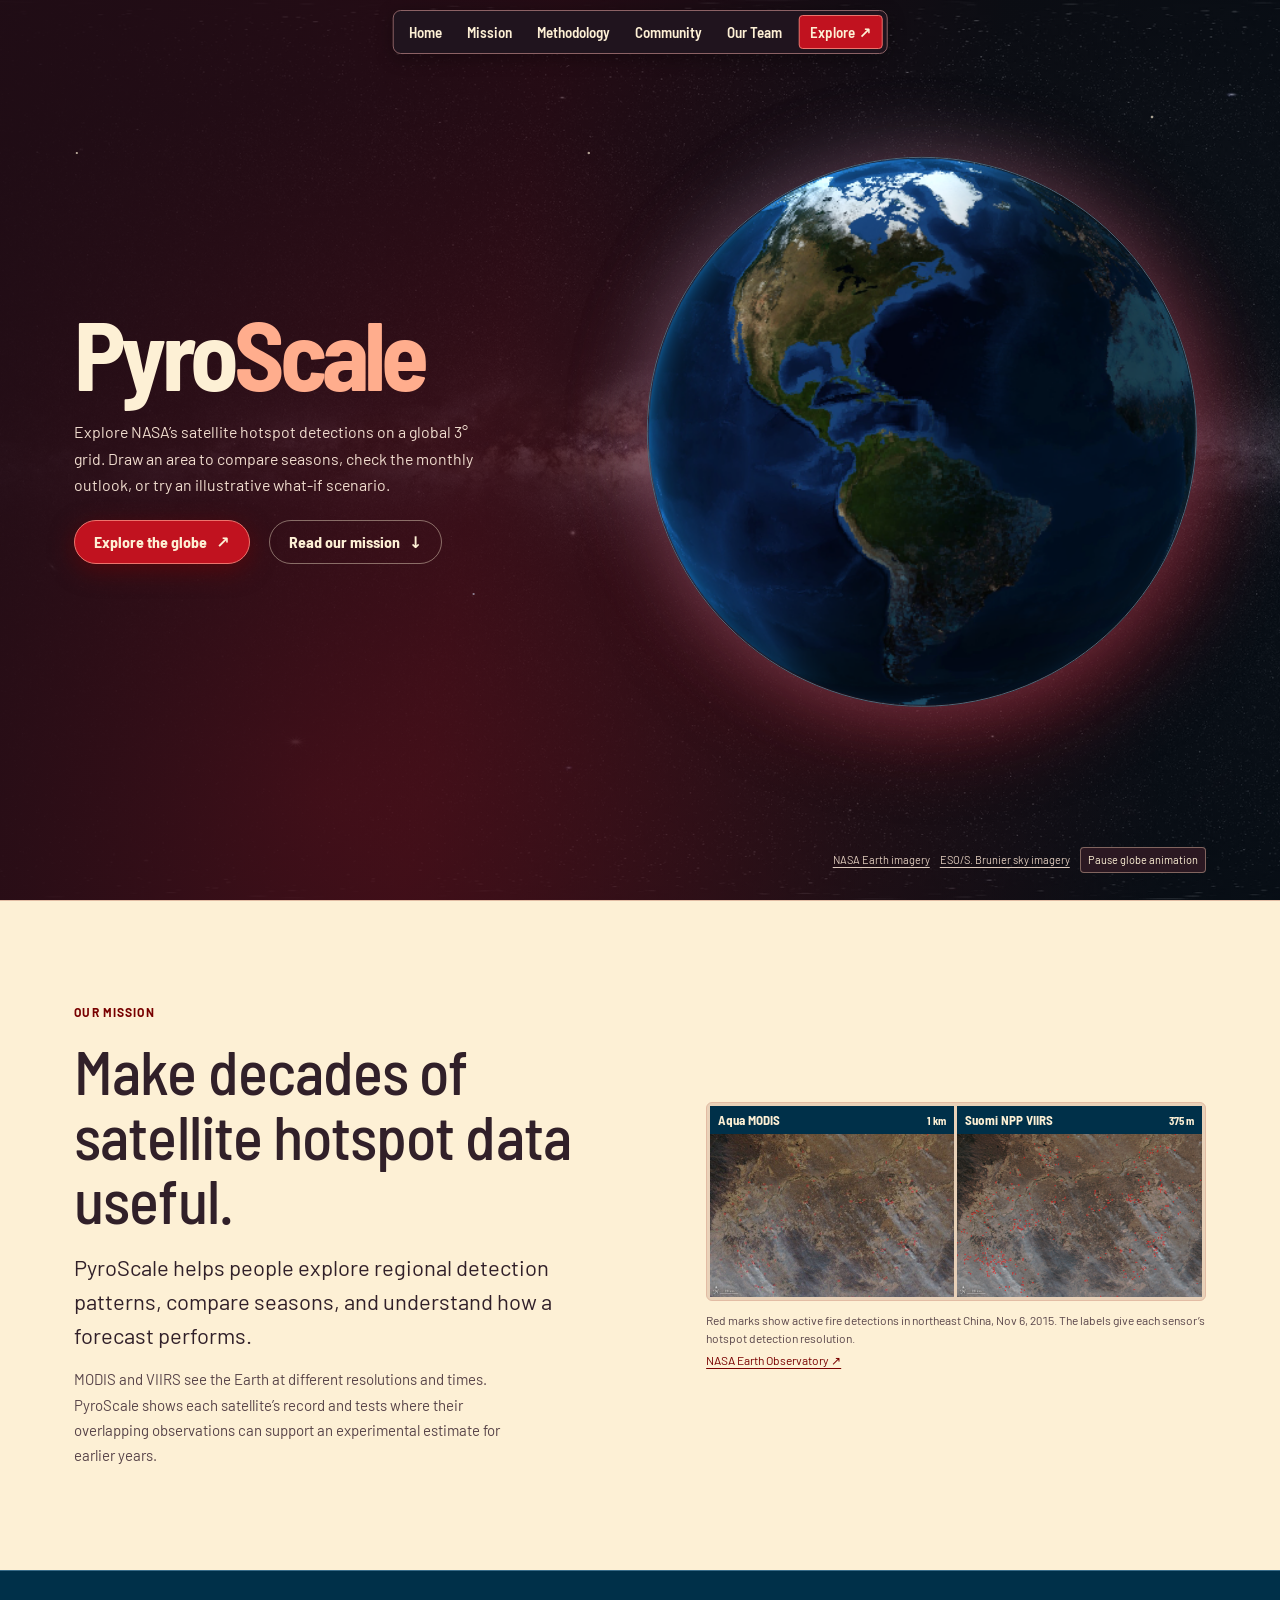
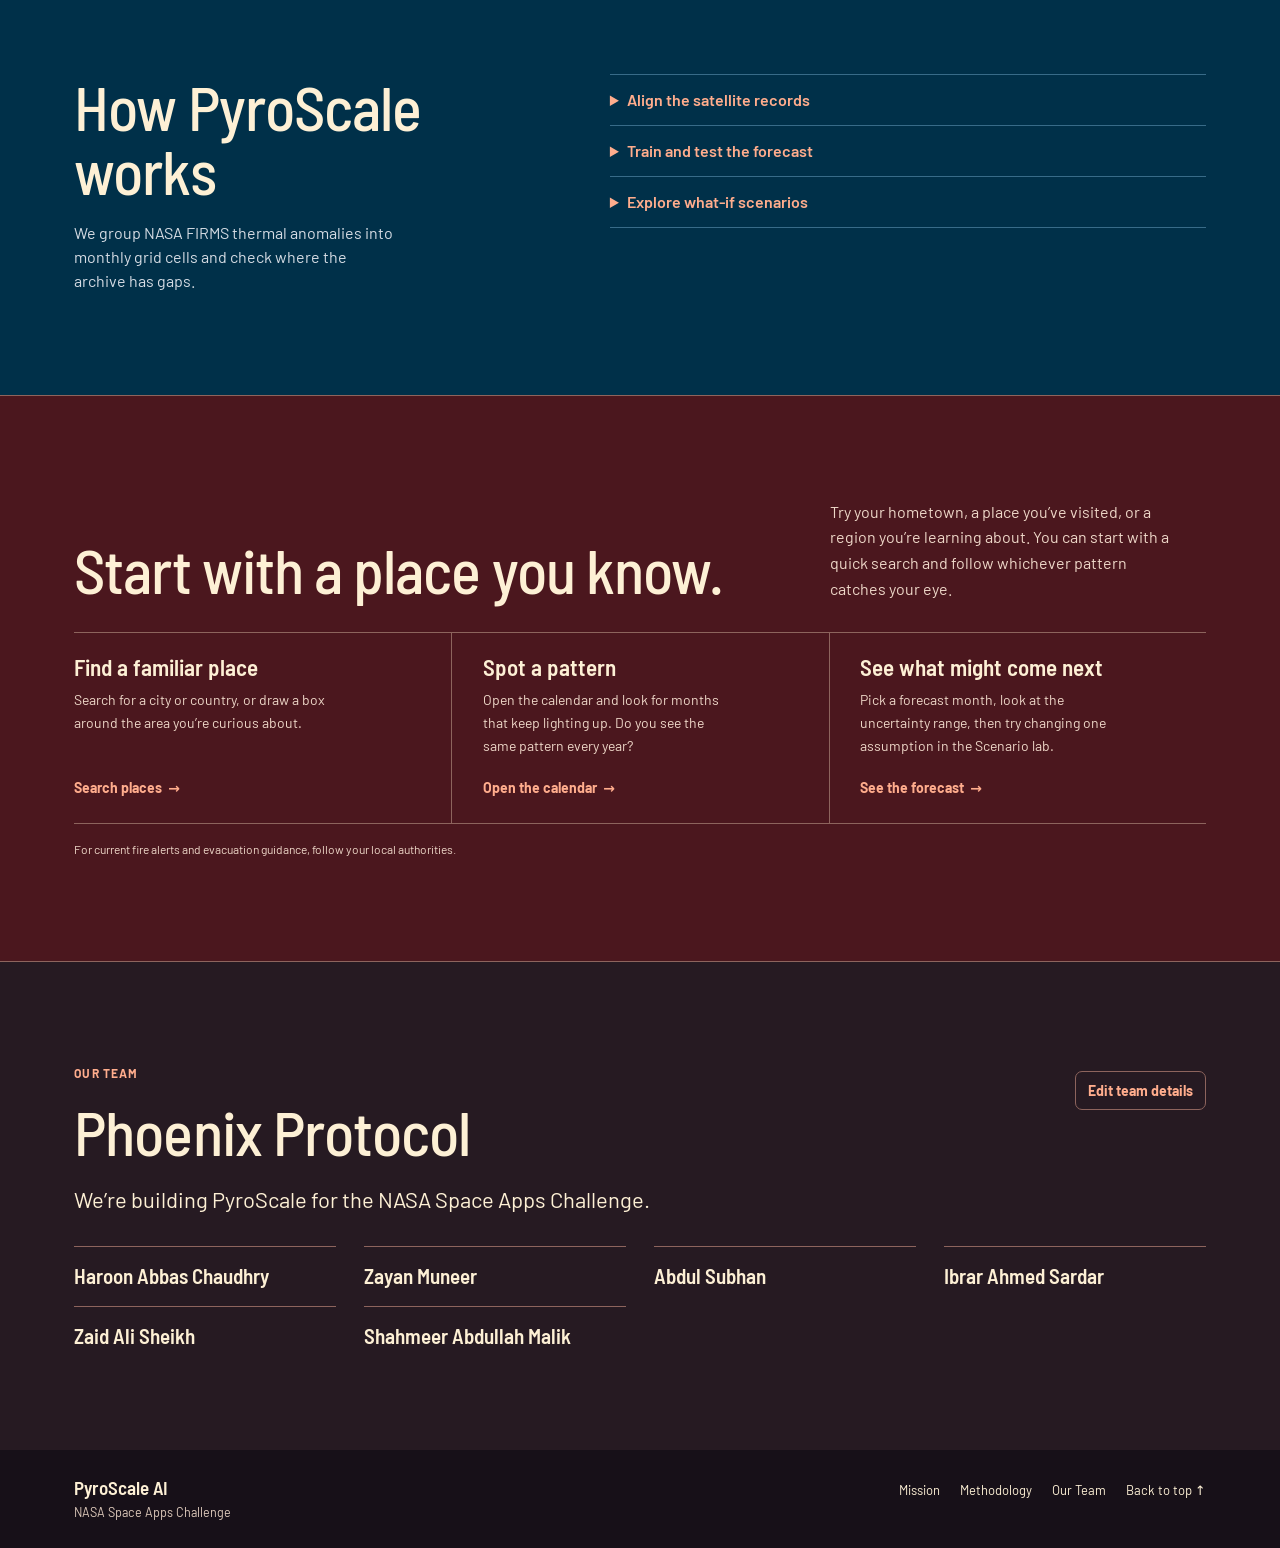
==== commit ca00485f: "Publish validated FIRMS artifacts in the preview" ====
--- a/index.html
+++ b/index.html
@@ -27,7 +27,7 @@
     <div class="home-width hero-layout">
       <div class="intro">
         <h1 id="hero-title" tabindex="-1"><span>Pyro</span><span>Scale</span></h1>
-        <p>Explore a global fire record built from NASA’s MODIS and VIIRS satellite data. Draw an area or select a hotspot on the globe to compare past fire seasons, see monthly forecasts, and test what-if scenarios.</p>
+        <p>Explore NASA’s satellite hotspot detections on a global 3° grid. Draw an area to compare seasons, check the monthly outlook, or try an illustrative what-if scenario.</p>
         <div class="intro-actions">
           <a class="launch" id="launch" href="explore.html">Explore the globe <span aria-hidden="true">↗</span></a>
           <a class="intro-link" href="#mission">Read our mission <span aria-hidden="true">↓</span></a>
@@ -47,9 +47,9 @@
     <div class="home-width mission-layout">
       <div class="mission-copy">
         <p class="section-label">Our mission</p>
-        <h2 id="mission-title">Make decades of fire data comparable and useful.</h2>
-        <p class="section-lede" id="mission-statement">PyroScale helps people analyze local fire activity, compare seasons, and explore forecasts and what-if scenarios.</p>
-        <p>MODIS and VIIRS detect hotspots at different resolutions, so their raw counts don’t line up. We bring both records onto a common scale so communities can see how fire activity has changed over time.</p>
+        <h2 id="mission-title">Make decades of satellite hotspot data useful.</h2>
+        <p class="section-lede" id="mission-statement">PyroScale helps people explore regional detection patterns, compare seasons, and understand how a forecast performs.</p>
+        <p>MODIS and VIIRS see the Earth at different resolutions and times. PyroScale shows each satellite’s record and tests where their overlapping observations can support an experimental estimate for earlier years.</p>
       </div>
       <figure class="mission-image">
         <div class="sensor-images">
@@ -65,20 +65,20 @@
     <div class="home-width science-layout">
       <div>
         <h2 id="science-title">How PyroScale works</h2>
-        <p>We use NASA satellite data to build a consistent record of fire activity around the world.</p>
+        <p>We group NASA FIRMS thermal anomalies into monthly grid cells and check where the archive has gaps.</p>
       </div>
       <div class="science-details">
         <details>
           <summary>Align the satellite records</summary>
-          <p>VIIRS can detect smaller hotspots than MODIS. We group NASA FIRMS detections by month in 3° cells and use the sensors’ overlap to estimate VIIRS-equivalent counts for 2001–2011.</p>
+          <p>VIIRS can detect smaller hotspots than MODIS. We compare coincident cell-month counts from Terra and Suomi-NPP, and test the estimates on later months and unseen regions.</p>
         </details>
         <details>
           <summary>Train and test the forecast</summary>
-          <p>A LightGBM model trained on years of harmonized data estimates monthly hotspot counts 1–24 months ahead. We show uncertainty ranges and compare the model with a seasonal median on data withheld from training.</p>
+          <p>The NOAA-20 outlook compares a Poisson LightGBM model with seasonal baselines on rolling historical forecasts. Each lead uses the selected method. Cell-level ranges appear where calibration data support them.</p>
         </details>
         <details>
           <summary>Explore what-if scenarios</summary>
-          <p>Draw a region or find a place on the globe. Change warming, rainfall, ignitions, or fuel management and compare the result with a baseline that uses recent trends and the forecast where it performs well.</p>
+          <p>Change hypothetical multipliers for warming, rainfall, ignitions, or fuel management and see how those assumptions affect detection estimates in the selected cells.</p>
         </details>
       </div>
     </div>
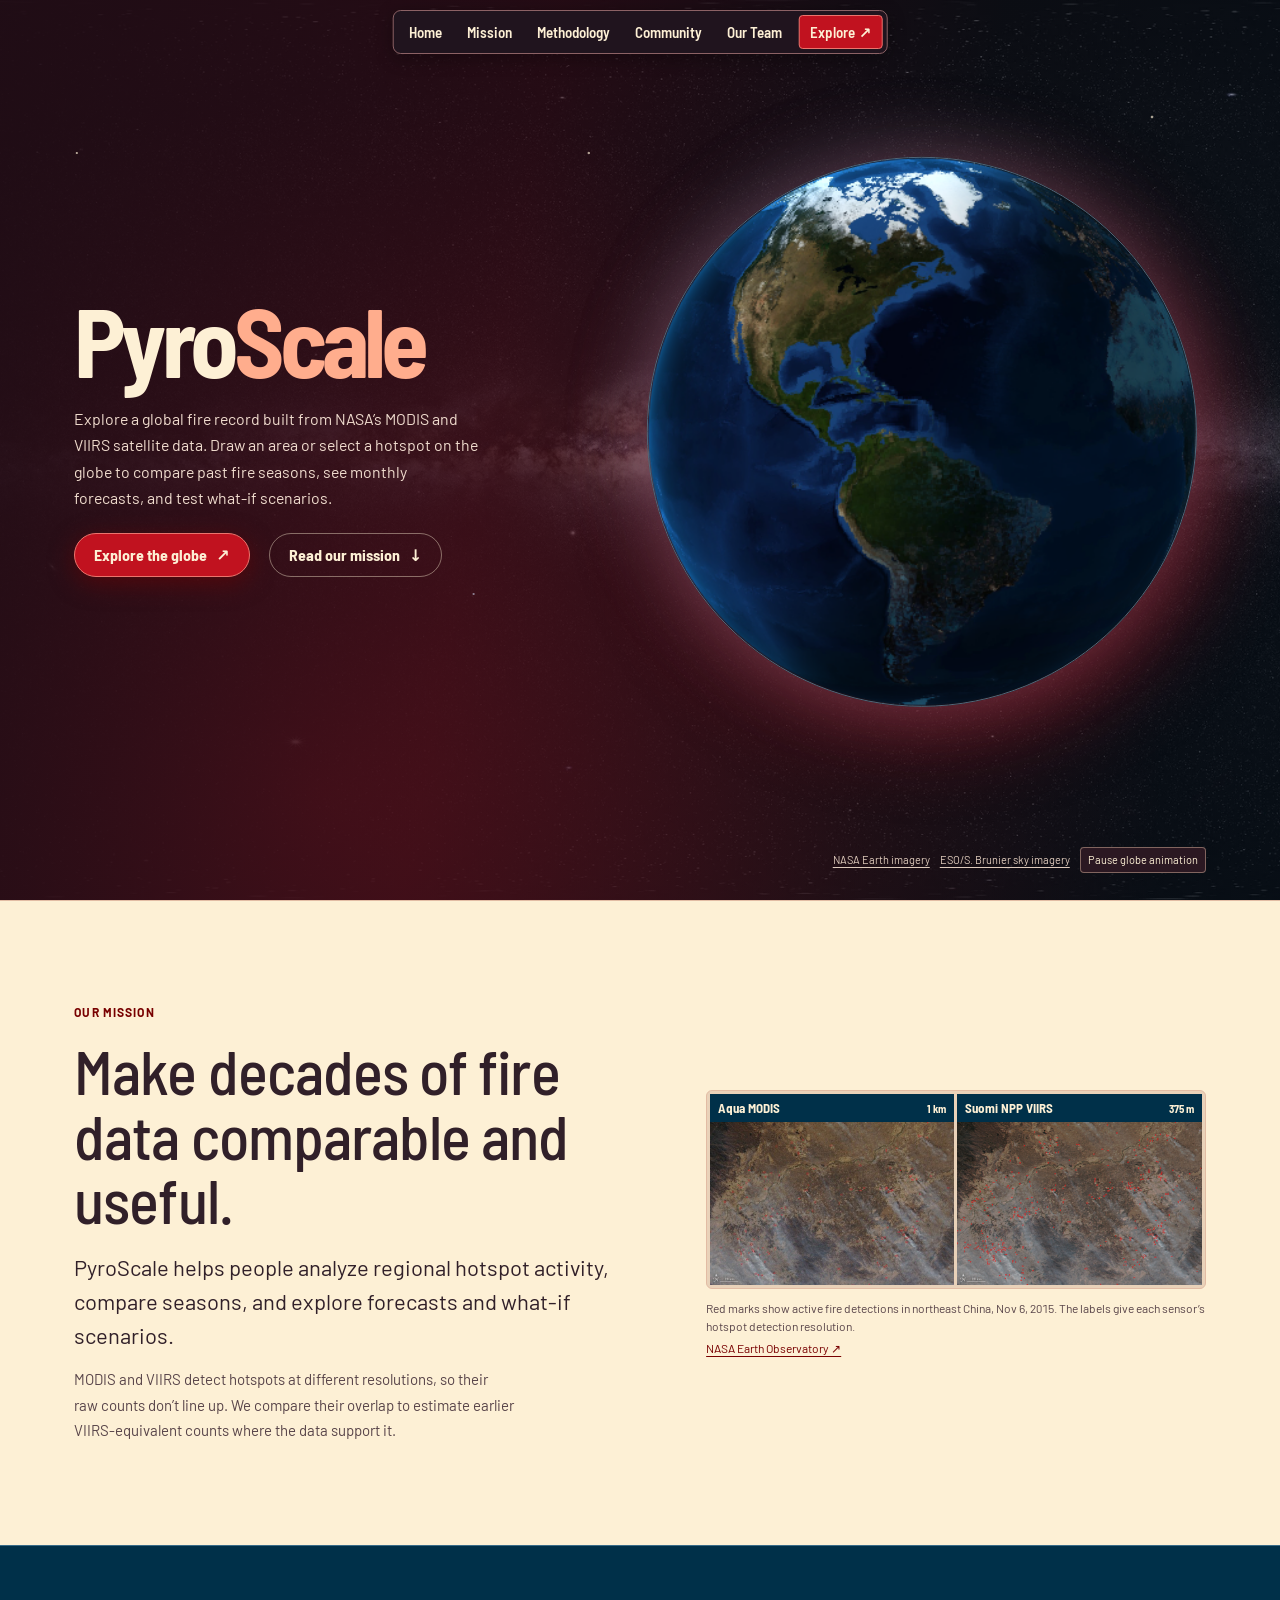
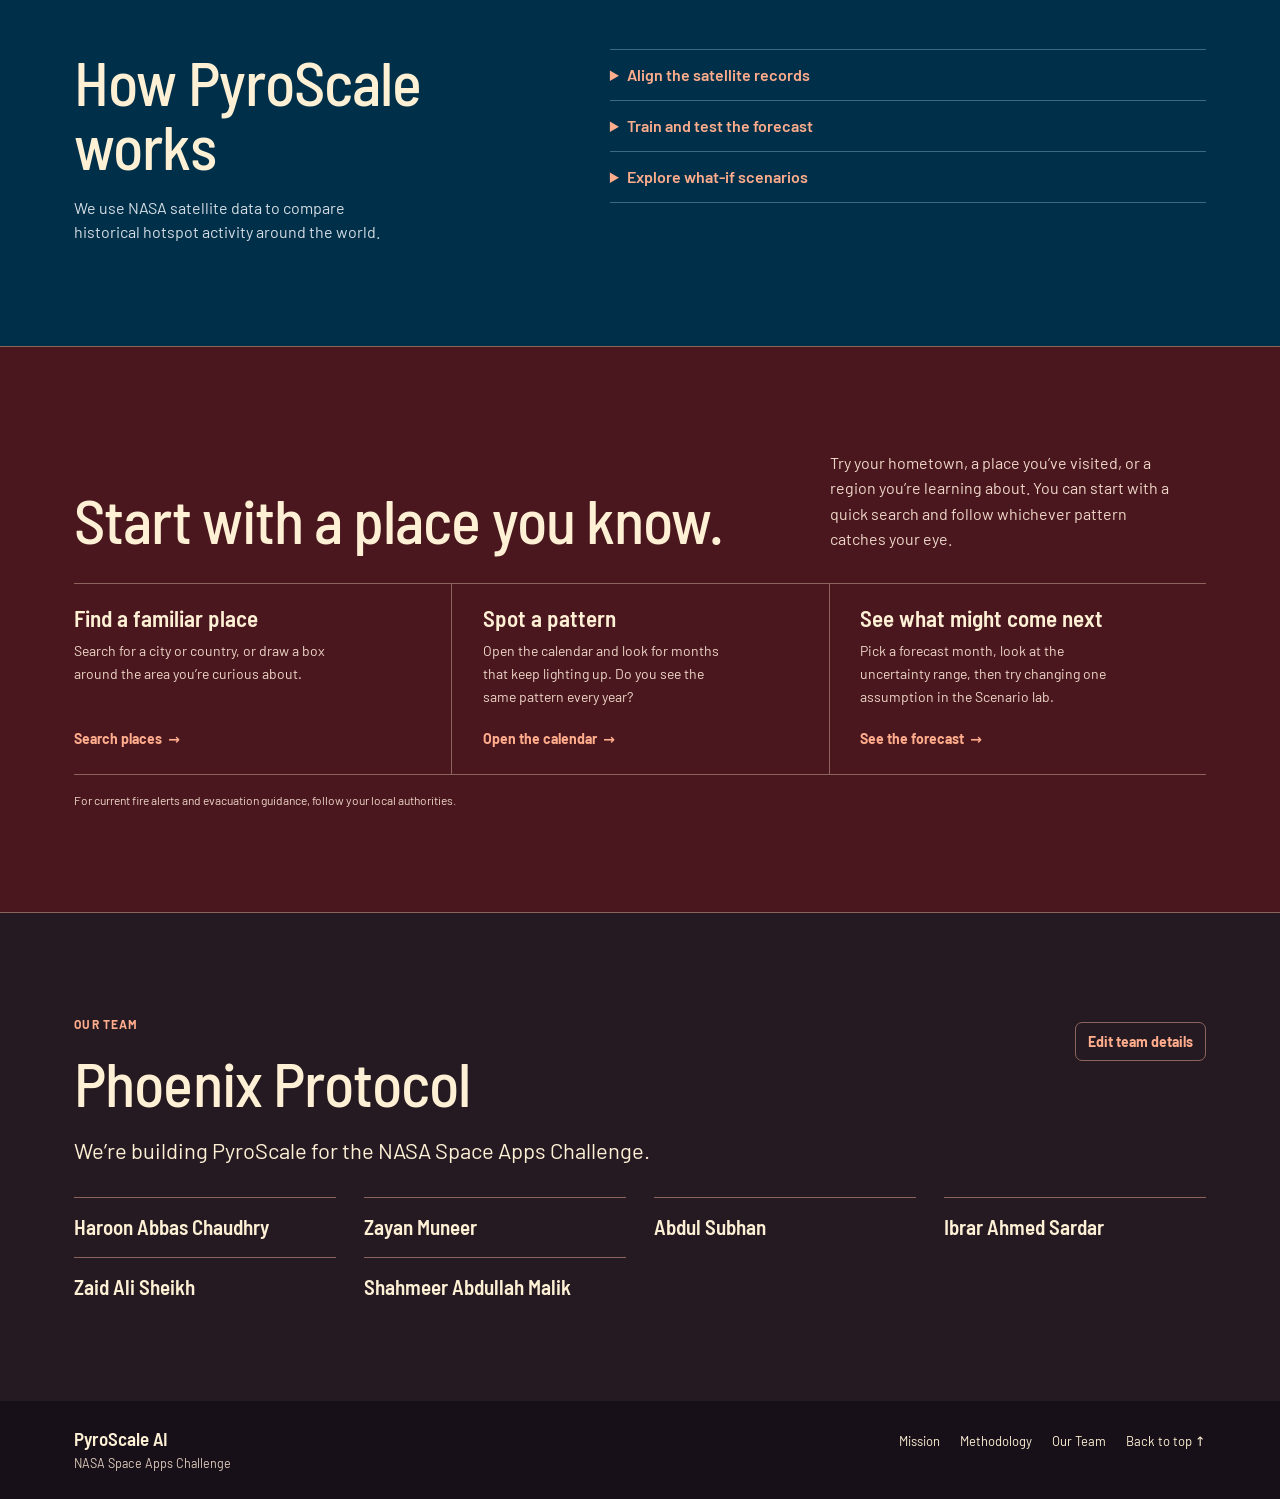
==== commit bd19584c: "Deploy validated FIRMS data with the existing site design" ====
--- a/index.html
+++ b/index.html
@@ -27,7 +27,7 @@
     <div class="home-width hero-layout">
       <div class="intro">
         <h1 id="hero-title" tabindex="-1"><span>Pyro</span><span>Scale</span></h1>
-        <p>Explore NASA’s satellite hotspot detections on a global 3° grid. Draw an area to compare seasons, check the monthly outlook, or try an illustrative what-if scenario.</p>
+        <p>Explore a global fire record built from NASA’s MODIS and VIIRS satellite data. Draw an area or select a hotspot on the globe to compare past fire seasons, see monthly forecasts, and test what-if scenarios.</p>
         <div class="intro-actions">
           <a class="launch" id="launch" href="explore.html">Explore the globe <span aria-hidden="true">↗</span></a>
           <a class="intro-link" href="#mission">Read our mission <span aria-hidden="true">↓</span></a>
@@ -47,9 +47,9 @@
     <div class="home-width mission-layout">
       <div class="mission-copy">
         <p class="section-label">Our mission</p>
-        <h2 id="mission-title">Make decades of satellite hotspot data useful.</h2>
-        <p class="section-lede" id="mission-statement">PyroScale helps people explore regional detection patterns, compare seasons, and understand how a forecast performs.</p>
-        <p>MODIS and VIIRS see the Earth at different resolutions and times. PyroScale shows each satellite’s record and tests where their overlapping observations can support an experimental estimate for earlier years.</p>
+        <h2 id="mission-title">Make decades of fire data comparable and useful.</h2>
+        <p class="section-lede" id="mission-statement">PyroScale helps people analyze regional hotspot activity, compare seasons, and explore forecasts and what-if scenarios.</p>
+        <p>MODIS and VIIRS detect hotspots at different resolutions, so their raw counts don’t line up. We compare their overlap to estimate earlier VIIRS-equivalent counts where the data support it.</p>
       </div>
       <figure class="mission-image">
         <div class="sensor-images">
@@ -65,20 +65,20 @@
     <div class="home-width science-layout">
       <div>
         <h2 id="science-title">How PyroScale works</h2>
-        <p>We group NASA FIRMS thermal anomalies into monthly grid cells and check where the archive has gaps.</p>
+        <p>We use NASA satellite data to compare historical hotspot activity around the world.</p>
       </div>
       <div class="science-details">
         <details>
           <summary>Align the satellite records</summary>
-          <p>VIIRS can detect smaller hotspots than MODIS. We compare coincident cell-month counts from Terra and Suomi-NPP, and test the estimates on later months and unseen regions.</p>
+          <p>VIIRS can detect smaller hotspots than MODIS. We group NASA FIRMS detections by month in 3° cells and use the sensors’ overlap to estimate VIIRS-equivalent counts for 2001–2011 where the model was fitted.</p>
         </details>
         <details>
           <summary>Train and test the forecast</summary>
-          <p>The NOAA-20 outlook compares a Poisson LightGBM model with seasonal baselines on rolling historical forecasts. Each lead uses the selected method. Cell-level ranges appear where calibration data support them.</p>
+          <p>A seasonal median estimates NOAA-20 hotspot counts 1–24 months ahead. It beat LightGBM on held-out data, and cell-level uncertainty ranges appear where calibration data support them.</p>
         </details>
         <details>
           <summary>Explore what-if scenarios</summary>
-          <p>Change hypothetical multipliers for warming, rainfall, ignitions, or fuel management and see how those assumptions affect detection estimates in the selected cells.</p>
+          <p>Draw a region or find a place on the globe. Change warming, rainfall, ignitions, or fuel management and compare the result with an illustrative baseline based on observations, forecasts and seasonal trends.</p>
         </details>
       </div>
     </div>
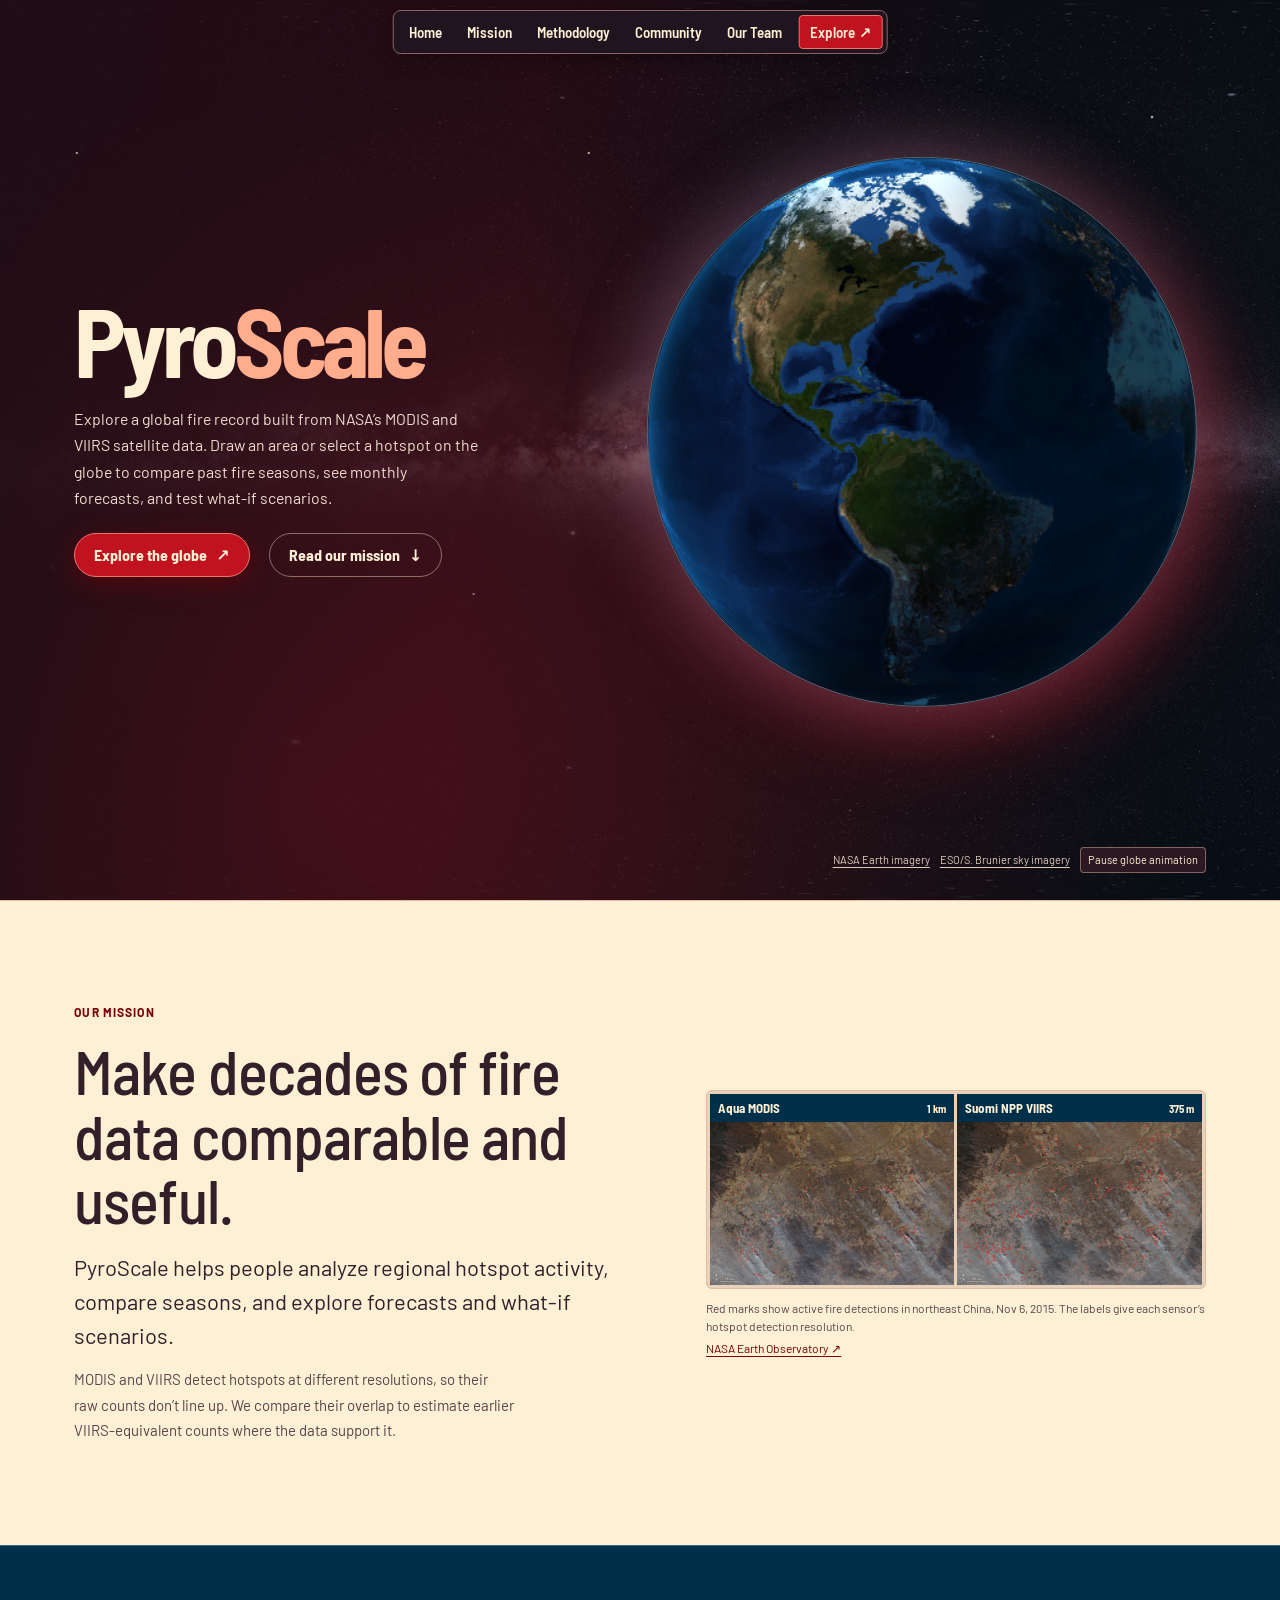
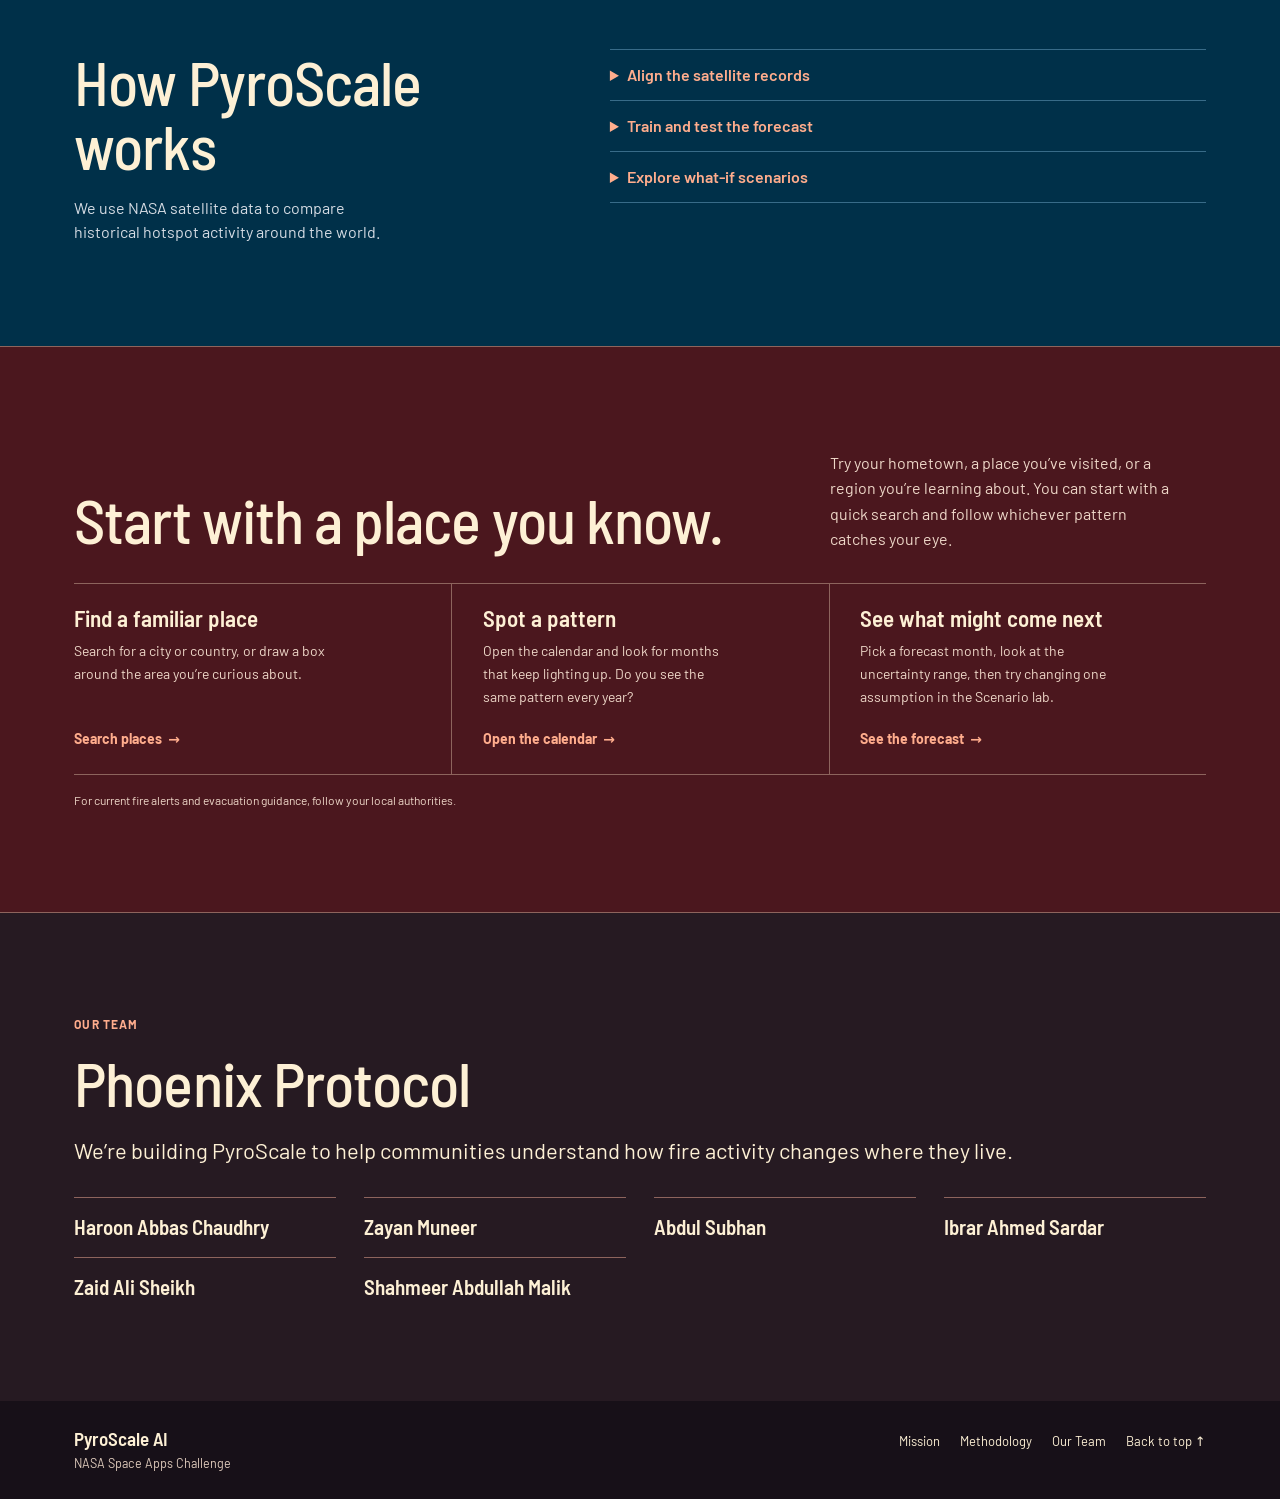
==== commit 59b068fa: "Final UI Changes #2" ====
--- a/index.html
+++ b/index.html
@@ -1,14 +1,15 @@
 <!DOCTYPE html>
 <html lang="en"><head><meta charset="utf-8">
 <meta name="viewport" content="width=device-width, initial-scale=1, viewport-fit=cover">
-<title>PyroScale-AI | Global Fire Activity Explorer</title>
+<title>Pyroscale AI</title>
+<link rel="icon" type="image/png" href="assets/space-apps-favicon.png">
 <meta name="description" content="Explore the fire seasons of places you care about with NASA satellite observations and monthly hotspot forecasts.">
 <link rel="preconnect" href="https://fonts.gstatic.com" crossorigin>
 <link rel="preconnect" href="https://fonts.googleapis.com">
 <link href="https://fonts.googleapis.com/css2?family=Barlow:wght@400;500;600;700&family=Barlow+Semi+Condensed:wght@400;500;600;700&display=swap" rel="stylesheet">
 <link rel="stylesheet" href="pyroscale-base.css">
 <link rel="stylesheet" href="pyroscale-ui.css?v=landing-refresh">
-<link rel="stylesheet" href="pyroscale-home.css?v=section-reveal">
+<link rel="stylesheet" href="pyroscale-home.css?v=team-section">
 </head><body class="landing">
 <main id="landing" class="landing-screen">
   <nav class="landing-nav" aria-label="Page sections">
@@ -105,9 +106,8 @@
         <div>
           <p class="section-label">Our team</p>
           <h2 id="team-title">Phoenix Protocol</h2>
-          <p class="section-lede" id="team-intro">We’re building PyroScale for the NASA Space Apps Challenge.</p>
+          <p class="section-lede" id="team-intro">We’re building PyroScale to help communities understand how fire activity changes where they live.</p>
         </div>
-        <button type="button" class="team-edit" id="edit-team">Edit team details</button>
       </div>
       <ul id="team-members" class="team-members">
         <li><h3>Haroon Abbas Chaudhry</h3></li>
@@ -117,7 +117,6 @@
         <li><h3>Zaid Ali Sheikh</h3></li>
         <li><h3>Shahmeer Abdullah Malik</h3></li>
       </ul>
-      <p class="team-empty" id="team-empty" hidden>Team profiles will appear here.</p>
     </div>
   </section>
 
@@ -129,31 +128,6 @@
   </footer>
 </main>
 
-<dialog id="team-editor" class="team-editor" aria-labelledby="team-editor-title">
-  <form id="team-form">
-    <h2 id="team-editor-title">Edit team details</h2>
-    <p class="note">Save a draft in this browser to preview it. The shared roster appears when you reload the page. Download the team file to share your changes with the site’s maintainers.</p>
-    <label for="team-name">Team name</label>
-    <input id="team-name" maxlength="80" placeholder="Your Space Apps team name">
-    <label for="team-description">Team introduction</label>
-    <textarea id="team-description" maxlength="360" rows="3"></textarea>
-    <div id="team-fields"></div>
-    <button type="button" id="add-member">Add a team member</button>
-    <button type="button" id="reset-team" hidden>Use shared team profile</button>
-    <p class="note" id="team-status" role="status"></p>
-    <div class="row team-actions"><button type="button" id="cancel-team">Cancel</button><button type="button" id="download-team">Download team file</button><button class="p" type="submit">Save draft</button></div>
-  </form>
-</dialog>
-<template id="team-member-fields">
-  <fieldset class="member-fields">
-    <legend>Team member</legend>
-    <label>Name<input name="name" maxlength="80" required></label>
-    <label>Role or contribution<input name="role" maxlength="90"></label>
-    <label>Short bio<textarea name="bio" maxlength="260" rows="2"></textarea></label>
-    <button type="button" data-remove>Remove member</button>
-  </fieldset>
-</template>
-
 <script src="pyroscale-home.js" defer></script>
-<script src="pyroscale-team.js?v=shared-roster" defer></script>
+<script src="pyroscale-team.js?v=read-only-roster" defer></script>
 </body></html>
--- a/pyroscale-home.css
+++ b/pyroscale-home.css
@@ -237,7 +237,7 @@
 .community-paths > div:first-child { padding-left: 0; }
 .community-paths h3 { margin: 0 0 7px; font: 600 clamp(17px, 2vw, 23px) var(--display); }
 .community-paths p { margin: 0 0 15px; max-width: 32ch; line-height: 1.65; }
-.community-paths a, .team-edit {
+.community-paths a {
   margin-top: auto;
   padding: 5px 0;
   border: 0;
@@ -248,7 +248,7 @@
   text-align: left;
 }
 .community-paths a { text-decoration: none; }
-.community-paths a:hover, .team-edit:hover { text-decoration: underline; text-underline-offset: 4px; }
+.community-paths a:hover { text-decoration: underline; text-underline-offset: 4px; }
 .community-paths a span { margin-left: 3px; }
 .home-section .community-note { margin: 16px 0 0; font-size: 12px; }
 
@@ -266,14 +266,6 @@
 
 .team-heading { display: flex; align-items: start; justify-content: space-between; gap: 18px; }
 .team-heading .section-lede { margin-bottom: 0; }
-.team-edit {
-  margin-top: 7px;
-  padding: 8px 12px;
-  border: 1px solid var(--paper-line);
-  border-radius: 7px;
-  flex-shrink: 0;
-}
-.team-empty { margin: 27px 0 0; padding: 16px 0 0; border-top: 1px solid var(--paper-line); }
 .team-members {
   display: grid;
   grid-template-columns: repeat(auto-fit, minmax(min(240px, 100%), 1fr));
@@ -291,16 +283,6 @@
 .home-footer a { color: var(--cream); font-size: 13px; text-decoration: none; }
 .home-footer a:hover { text-decoration: underline; }
 
-.team-editor { max-height: min(82dvh, 760px); padding: 20px; }
-.team-editor textarea { height: auto; margin: 0; }
-.team-editor label { margin-top: 9px; }
-.team-editor fieldset { margin: 14px 0; padding: 0 12px 12px; border: 1px solid var(--ln); border-radius: 8px; }
-.team-editor fieldset legend { color: var(--ink); padding-inline: 6px; }
-.team-editor fieldset button { margin-top: 7px; }
-.team-editor #add-member, .team-editor #reset-team { margin: 13px 5px 0 0; }
-.team-actions { flex-wrap: wrap; }
-#team-status:empty { display: none; }
-
 @media (max-width: 720px) {
   .hero-stage {
     background: linear-gradient(0deg, #260e17 23%, #431822c4 54%, #10142199 87%),
